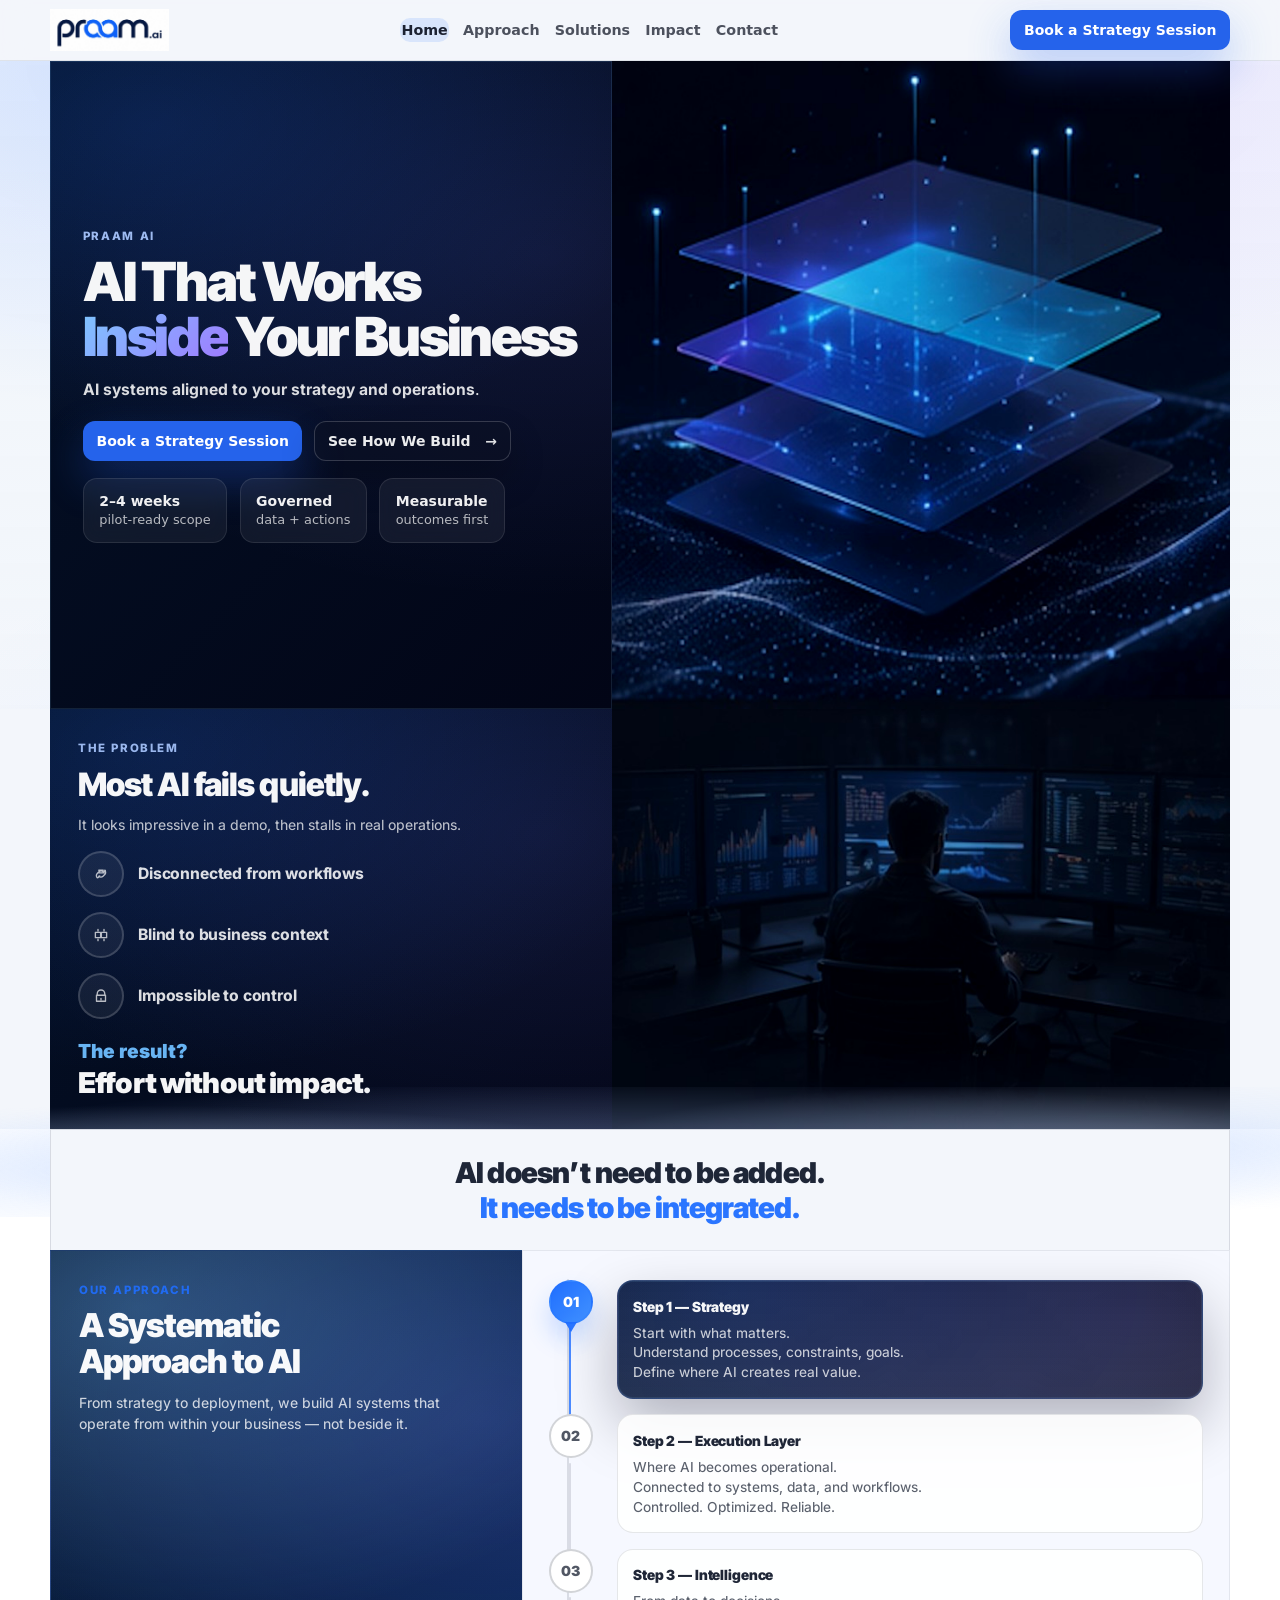
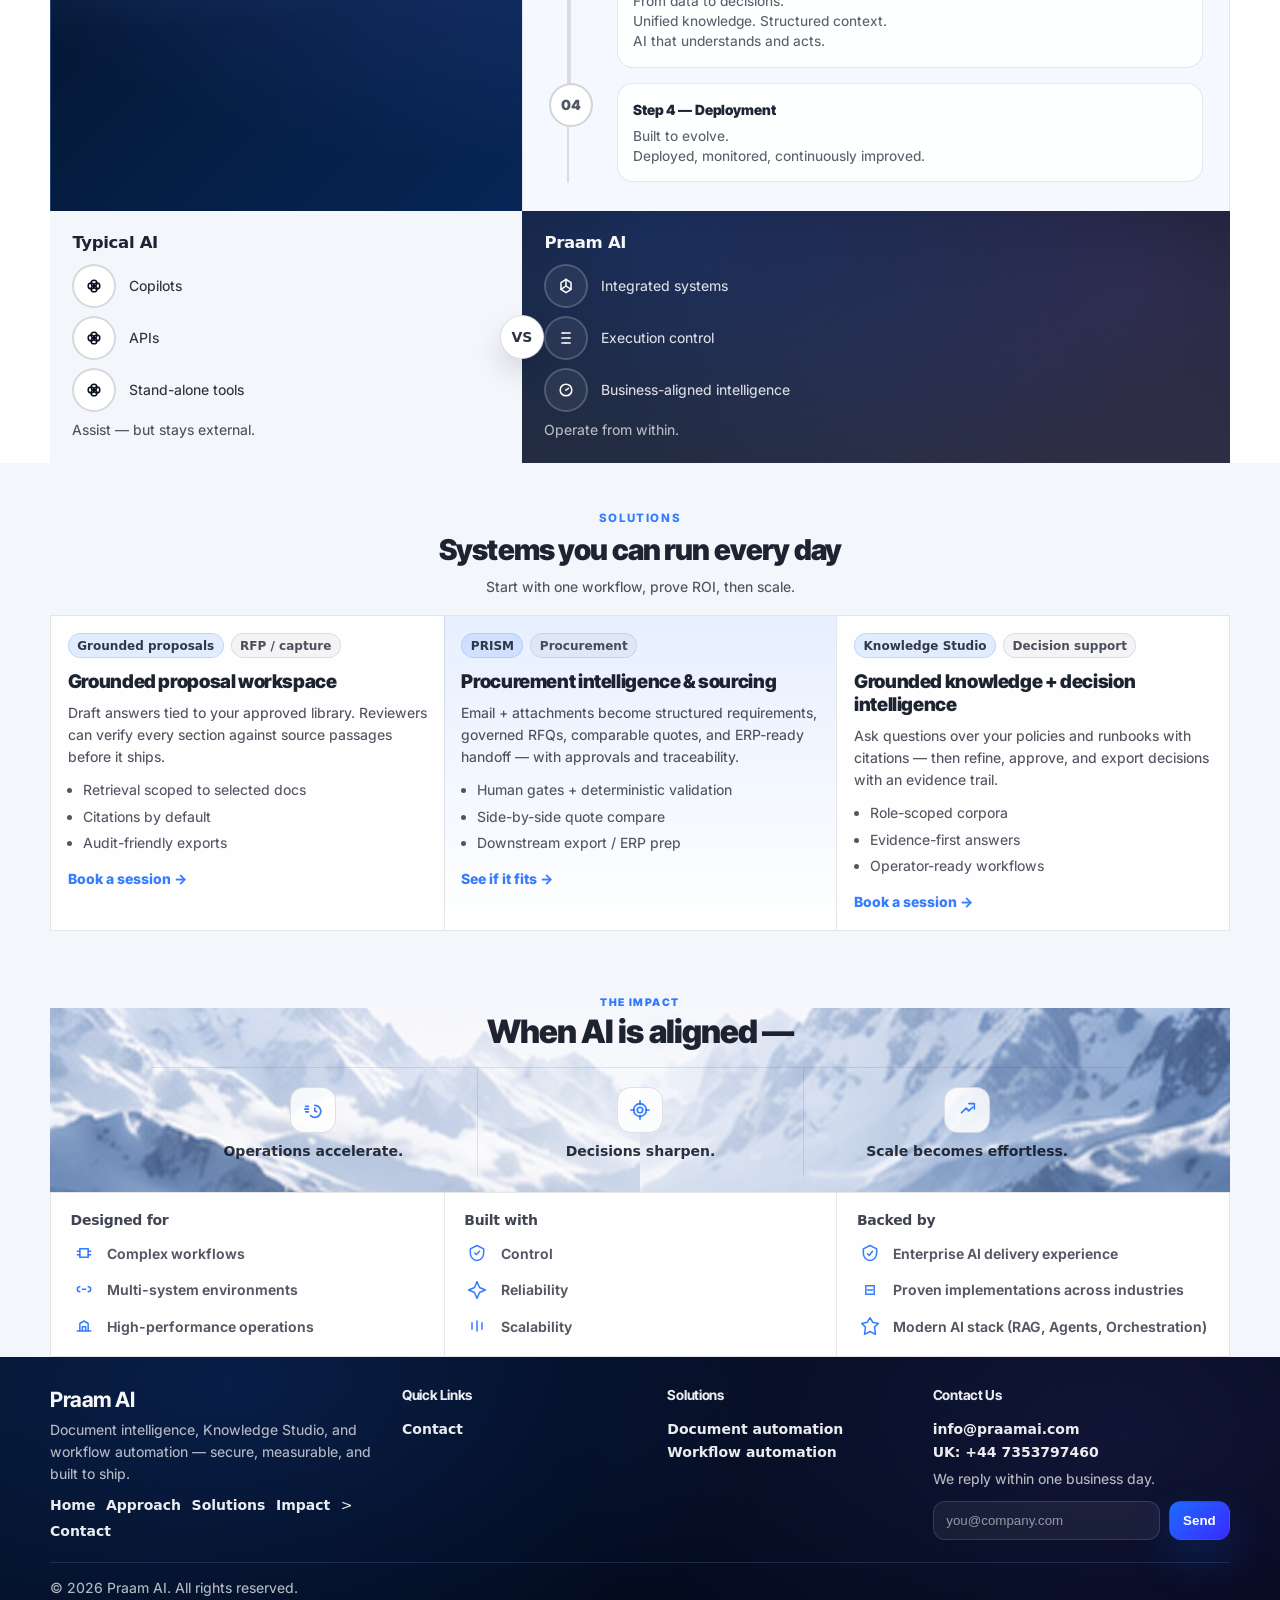
==== index.html @ 637fc723 "Tidy hero copy and layout in v2 hero panel Remove the chatbot/layer line from the hero lede in index" ====
<!DOCTYPE html>
<html lang="en">
  <head>
    <meta charset="UTF-8" />
    <meta name="viewport" content="width=device-width, initial-scale=1.0" />
    <title>Praam AI | AI That Works Inside Your Business</title>
    <meta
      name="description"
      content="Praam AI designs and delivers integrated AI systems: strategy, execution layer, business-aligned intelligence, and deployment. Built to ship in weeks, not quarters."
    />
    <meta name="theme-color" content="#050A18" />
    <link rel="preconnect" href="https://fonts.googleapis.com" />
    <link rel="preconnect" href="https://fonts.gstatic.com" crossorigin />
    <link
      href="https://fonts.googleapis.com/css2?family=Inter+Tight:wght@600;700;800&family=Inter:wght@400;500&display=swap"
      rel="stylesheet"
    />
    <link rel="stylesheet" href="css/styles.css" />
    <link rel="stylesheet" href="v2/v2.css" />
  </head>
  <body class="site-v2">
    <div id="top" aria-hidden="true"></div>
    <header class="topbar v2-topbar">
      <div class="container topbar-inner v2-topbar-inner">
        <a class="brand v2-brand" href="#home" aria-label="Praam AI home">
          <img
            class="brand-logo-img"
            src="assets/logo-praam.png"
            alt=""
            width="1024"
            height="361"
            decoding="async"
          />
        </a>
        <nav class="site-nav v2-nav" aria-label="Primary">
          <a href="#home">Home</a>
          <a href="#approach">Approach</a>
          <a href="#solutions">Solutions</a>
          <a href="#impact">Impact</a>
          <a href="#contact">Contact</a>
        </nav>
        <a class="btn btn-primary topbar-cta v2-topbar-cta" href="#contact">Book a Strategy Session</a>
      </div>
    </header>

    <main>
      <section class="v2-hero" id="home" aria-label="Hero">
        <div class="v2-hero-bg" aria-hidden="true"></div>
        <div class="container v2-hero-container">
          <div class="v2-hero-grid">
            <div class="v2-panel v2-panel--split v2-panel--hero">
              <div class="v2-panel-left v2-panel-left--hero">
                <div class="v2-hero-copy">
                  <p class="v2-kicker">PRAAM AI</p>
                  <h1 class="v2-h1">
                    AI That Works<br />
                    <span class="v2-h1-accent">Inside</span> Your Business
                  </h1>
                  <p class="v2-lede">
                    <strong>AI systems aligned to your strategy and operations</strong>.
                  </p>
                  <div class="v2-hero-actions">
                    <a class="btn btn-primary v2-primary-cta" href="#contact">Book a Strategy Session</a>
                    <a class="btn btn-ghost v2-secondary-cta" href="#solutions">See How We Build <span class="btn-arrow" aria-hidden="true">→</span></a>
                  </div>
                  <div class="v2-proof-row" aria-label="Quick proof points">
                    <div class="v2-proof">
                      <div class="v2-proof-top">2–4 weeks</div>
                      <div class="v2-proof-bottom">pilot-ready scope</div>
                    </div>
                    <div class="v2-proof">
                      <div class="v2-proof-top">Governed</div>
                      <div class="v2-proof-bottom">data + actions</div>
                    </div>
                    <div class="v2-proof">
                      <div class="v2-proof-top">Measurable</div>
                      <div class="v2-proof-bottom">outcomes first</div>
                    </div>
                  </div>
                </div>
              </div>

              <div class="v2-panel-right v2-panel-right--image v2-panel-right--hero-image" aria-label="Hero image">
                <img
                  class="v2-problem-image"
                  src="assets/hero-layers.png"
                  alt="Layered AI systems illustration over a dark data landscape"
                  loading="eager"
                  decoding="async"
                />
              </div>
            </div>

          </div>
        </div>
      </section>

      <section class="v2-section v2-section--intro" aria-labelledby="most-fails-heading">
        <div class="container">
          <div class="v2-panel v2-panel--split">
            <div class="v2-panel-left">
              <p class="v2-kicker">THE PROBLEM</p>
              <h2 id="most-fails-heading" class="v2-h2">Most AI fails quietly.</h2>
              <p class="v2-subtitle">It looks impressive in a demo, then stalls in real operations.</p>
              <ul class="v2-problem-list" aria-label="Why AI fails in production">
                <li class="v2-problem-item">
                  <span class="v2-problem-ico" aria-hidden="true">
                    <svg viewBox="0 0 24 24" width="18" height="18" role="presentation" focusable="false">
                      <path
                        d="M9 7h6M7.5 10.5h9M8.2 16.8l2.1-2.1m5.4-5.4 2.1-2.1M7 17a4 4 0 0 1 0-5.7l2.3-2.3a4 4 0 0 1 5.7 0M17 7a4 4 0 0 1 0 5.7l-2.3 2.3a4 4 0 0 1-5.7 0"
                        fill="none"
                        stroke="currentColor"
                        stroke-width="1.8"
                        stroke-linecap="round"
                        stroke-linejoin="round"
                      />
                    </svg>
                  </span>
                  <span>Disconnected from workflows</span>
                </li>
                <li class="v2-problem-item">
                  <span class="v2-problem-ico" aria-hidden="true">
                    <svg viewBox="0 0 24 24" width="18" height="18" role="presentation" focusable="false">
                      <path
                        d="M4.5 8.5h7v7h-7zM12.5 8.5h7v7h-7zM8 4.5v2M16 4.5v2M8 17.5v2M16 17.5v2"
                        fill="none"
                        stroke="currentColor"
                        stroke-width="1.8"
                        stroke-linecap="round"
                        stroke-linejoin="round"
                      />
                    </svg>
                  </span>
                  <span>Blind to business context</span>
                </li>
                <li class="v2-problem-item">
                  <span class="v2-problem-ico" aria-hidden="true">
                    <svg viewBox="0 0 24 24" width="18" height="18" role="presentation" focusable="false">
                      <path
                        d="M7 11V9a5 5 0 0 1 10 0v2m-11 0h12v8H6z"
                        fill="none"
                        stroke="currentColor"
                        stroke-width="1.8"
                        stroke-linecap="round"
                        stroke-linejoin="round"
                      />
                      <path
                        d="M12 15.2v2"
                        fill="none"
                        stroke="currentColor"
                        stroke-width="1.8"
                        stroke-linecap="round"
                      />
                    </svg>
                  </span>
                  <span>Impossible to control</span>
                </li>
              </ul>
              <p class="v2-result">
                <span class="v2-result-label">The result?</span><br />
                <span class="v2-result-value">Effort without impact.</span>
              </p>
            </div>
            <div class="v2-panel-right v2-panel-right--image" aria-label="Operations dashboard image">
              <img
                class="v2-problem-image"
                src="assets/most-ai-fails.png"
                alt="Operations dashboard showing multiple charts and monitoring panels"
                loading="lazy"
                decoding="async"
              />
            </div>
          </div>
        </div>
      </section>

      <section class="v2-section v2-section--bridge" id="approach" aria-labelledby="approach-heading">
        <div class="container">
          <div class="v2-bridge v2-bridge--light">
            <h2 id="approach-heading" class="v2-bridge-title">
              AI doesn’t need to be added.<br />
              <span class="v2-bridge-accent">It needs to be integrated.</span>
            </h2>
          </div>

          <div class="v2-quad" aria-label="Approach and comparison grid">
            <div class="v2-approach" aria-label="Systematic approach">
              <div class="v2-approach-left">
                <p class="v2-kicker v2-kicker--dark">OUR APPROACH</p>
                <h3 class="v2-approach-title">A Systematic<br />Approach to AI</h3>
                <p class="v2-approach-copy">
                  From strategy to deployment, we build AI systems that operate from within your business — not beside it.
                </p>
              </div>

              <div class="v2-approach-right" aria-label="Steps">
                <ol class="v2-timeline" aria-label="Implementation steps">
                  <li class="v2-timeline-item is-active">
                    <div class="v2-timeline-dot" aria-hidden="true"><span>01</span></div>
                    <div class="v2-timeline-card">
                      <div class="v2-timeline-title">Step 1 — Strategy</div>
                      <div class="v2-timeline-body">
                        Start with what matters.<br />
                        Understand processes, constraints, goals.<br />
                        Define where AI creates real value.
                      </div>
                    </div>
                  </li>
                  <li class="v2-timeline-item">
                    <div class="v2-timeline-dot" aria-hidden="true"><span>02</span></div>
                    <div class="v2-timeline-card">
                      <div class="v2-timeline-title">Step 2 — Execution Layer</div>
                      <div class="v2-timeline-body">
                        Where AI becomes operational.<br />
                        Connected to systems, data, and workflows.<br />
                        Controlled. Optimized. Reliable.
                      </div>
                    </div>
                  </li>
                  <li class="v2-timeline-item">
                    <div class="v2-timeline-dot" aria-hidden="true"><span>03</span></div>
                    <div class="v2-timeline-card">
                      <div class="v2-timeline-title">Step 3 — Intelligence</div>
                      <div class="v2-timeline-body">
                        From data to decisions.<br />
                        Unified knowledge. Structured context.<br />
                        AI that understands and acts.
                      </div>
                    </div>
                  </li>
                  <li class="v2-timeline-item">
                    <div class="v2-timeline-dot" aria-hidden="true"><span>04</span></div>
                    <div class="v2-timeline-card">
                      <div class="v2-timeline-title">Step 4 — Deployment</div>
                      <div class="v2-timeline-body">
                        Built to evolve.<br />
                        Deployed, monitored, continuously improved.
                      </div>
                    </div>
                  </li>
                </ol>
              </div>
            </div>

            <div class="v2-panel v2-panel--vs" aria-label="Typical AI versus Praam AI">
              <div class="v2-vs-col v2-vs-col--light">
                <div class="v2-vs-title">Typical AI</div>
                <ul class="v2-vs-list">
                  <li>Copilots</li>
                  <li>APIs</li>
                  <li>Stand-alone tools</li>
                  <li class="v2-vs-muted">Assist — but stays external.</li>
                </ul>
              </div>
              <div class="v2-vs-mid" aria-hidden="true">
                <div class="v2-vs-badge">VS</div>
              </div>
              <div class="v2-vs-col v2-vs-col--dark">
                <div class="v2-vs-title">Praam AI</div>
                <ul class="v2-vs-list">
                  <li>Integrated systems</li>
                  <li>Execution control</li>
                  <li>Business-aligned intelligence</li>
                  <li class="v2-vs-muted">Operate from within.</li>
                </ul>
              </div>
            </div>
          </div>
        </div>
      </section>

      <section class="v2-section" id="solutions" aria-labelledby="solutions-heading">
        <div class="container">
          <div class="v2-section-head v2-section-head--center v2-solutions-head">
            <p class="v2-kicker">SOLUTIONS</p>
            <h2 id="solutions-heading" class="v2-h2">Systems you can run every day</h2>
            <p class="v2-subtitle">Start with one workflow, prove ROI, then scale.</p>
          </div>

          <div class="v2-solution-panel" role="group" aria-label="Solution cards">
            <div class="v2-solution-grid">
            <article class="v2-solution-card">
              <div class="v2-solution-top">
                <div class="v2-solution-tag">Grounded proposals</div>
                <div class="v2-solution-tag v2-solution-tag--muted">RFP / capture</div>
              </div>
              <h3 class="v2-h3">Grounded proposal workspace</h3>
              <p class="v2-card-p">
                Draft answers tied to your approved library. Reviewers can verify every section against source passages before it ships.
              </p>
              <ul class="v2-card-list">
                <li>Retrieval scoped to selected docs</li>
                <li>Citations by default</li>
                <li>Audit-friendly exports</li>
              </ul>
              <p class="v2-card-cta"><a class="case-link" href="#contact">Book a session →</a></p>
            </article>

            <article class="v2-solution-card v2-solution-card--highlight">
              <div class="v2-solution-top">
                <div class="v2-solution-tag">PRISM</div>
                <div class="v2-solution-tag v2-solution-tag--muted">Procurement</div>
              </div>
              <h3 class="v2-h3">Procurement intelligence &amp; sourcing</h3>
              <p class="v2-card-p">
                Email + attachments become structured requirements, governed RFQs, comparable quotes, and ERP-ready handoff — with approvals and traceability.
              </p>
              <ul class="v2-card-list">
                <li>Human gates + deterministic validation</li>
                <li>Side-by-side quote compare</li>
                <li>Downstream export / ERP prep</li>
              </ul>
              <p class="v2-card-cta"><a class="case-link" href="#contact">See if it fits →</a></p>
            </article>

            <article class="v2-solution-card">
              <div class="v2-solution-top">
                <div class="v2-solution-tag">Knowledge Studio</div>
                <div class="v2-solution-tag v2-solution-tag--muted">Decision support</div>
              </div>
              <h3 class="v2-h3">Grounded knowledge + decision intelligence</h3>
              <p class="v2-card-p">
                Ask questions over your policies and runbooks with citations — then refine, approve, and export decisions with an evidence trail.
              </p>
              <ul class="v2-card-list">
                <li>Role-scoped corpora</li>
                <li>Evidence-first answers</li>
                <li>Operator-ready workflows</li>
              </ul>
              <p class="v2-card-cta"><a class="case-link" href="#contact">Book a session →</a></p>
            </article>
            </div>
          </div>
        </div>
      </section>

      <section class="v2-section v2-section--impact" id="impact" aria-labelledby="impact-heading">
        <div class="container">
          <div class="v2-impact-strip" role="group" aria-label="Impact outcomes">
            <div class="v2-section-head v2-section-head--center v2-impact-head">
              <h2 id="impact-heading" class="v2-h2">
                <span class="v2-impact-inline">THE IMPACT</span>
                When AI is aligned —
              </h2>
            </div>

            <div class="v2-impact-row" aria-label="Impact outcomes">
              <div class="v2-impact-item">
                <div class="v2-impact-icon" aria-hidden="true">
                  <svg viewBox="0 0 24 24" width="22" height="22" role="presentation" focusable="false">
                    <path d="M4 8h3" fill="none" stroke="currentColor" stroke-width="1.8" stroke-linecap="round" />
                    <path d="M3 11h4" fill="none" stroke="currentColor" stroke-width="1.8" stroke-linecap="round" />
                    <path d="M4 14h3" fill="none" stroke="currentColor" stroke-width="1.8" stroke-linecap="round" />
                    <path d="M14 7a6.5 6.5 0 1 1-4.6 11.1" fill="none" stroke="currentColor" stroke-width="1.8" stroke-linecap="round" />
                    <path d="M14 10v3l2 1" fill="none" stroke="currentColor" stroke-width="1.8" stroke-linecap="round" stroke-linejoin="round" />
                  </svg>
                </div>
                <div class="v2-impact-title">Operations accelerate.</div>
              </div>
              <div class="v2-impact-item">
                <div class="v2-impact-icon" aria-hidden="true">
                  <svg viewBox="0 0 24 24" width="22" height="22" role="presentation" focusable="false">
                    <circle cx="12" cy="12" r="3" fill="none" stroke="currentColor" stroke-width="1.8" />
                    <circle cx="12" cy="12" r="7" fill="none" stroke="currentColor" stroke-width="1.8" />
                    <path d="M12 2v4" fill="none" stroke="currentColor" stroke-width="1.8" stroke-linecap="round" />
                    <path d="M12 18v4" fill="none" stroke="currentColor" stroke-width="1.8" stroke-linecap="round" />
                    <path d="M2 12h4" fill="none" stroke="currentColor" stroke-width="1.8" stroke-linecap="round" />
                    <path d="M18 12h4" fill="none" stroke="currentColor" stroke-width="1.8" stroke-linecap="round" />
                  </svg>
                </div>
                <div class="v2-impact-title">Decisions sharpen.</div>
              </div>
              <div class="v2-impact-item">
                <div class="v2-impact-icon" aria-hidden="true">
                  <svg viewBox="0 0 24 24" width="22" height="22" role="presentation" focusable="false">
                    <path d="M6 15l5-5 3 3 4-4" fill="none" stroke="currentColor" stroke-width="1.8" stroke-linecap="round" stroke-linejoin="round" />
                    <path d="M14 5h6v6" fill="none" stroke="currentColor" stroke-width="1.8" stroke-linecap="round" stroke-linejoin="round" />
                  </svg>
                </div>
                <div class="v2-impact-title">Scale becomes effortless.</div>
              </div>
            </div>
          </div>
        </div>
      </section>

      <section class="v2-section v2-section--fit" aria-label="Designed for, built with, backed by">
        <div class="container">
          <div class="v2-fit-panel" role="group" aria-label="Delivery fit and foundations">
            <div class="v2-fit-col">
              <div class="v2-fit-title">Designed for</div>
              <ul class="v2-fit-list" aria-label="Designed for">
                <li>
                  <span class="v2-fit-ico" aria-hidden="true">
                    <svg viewBox="0 0 24 24" width="20" height="20" role="presentation" focusable="false">
                      <path d="M7 7h10v10H7z" fill="none" stroke="currentColor" stroke-width="1.8" />
                      <path d="M4 10h3M17 10h3M4 14h3M17 14h3" fill="none" stroke="currentColor" stroke-width="1.8" stroke-linecap="round" />
                    </svg>
                  </span>
                  <span>Complex workflows</span>
                </li>
                <li>
                  <span class="v2-fit-ico" aria-hidden="true">
                    <svg viewBox="0 0 24 24" width="20" height="20" role="presentation" focusable="false">
                      <path d="M7 8a3 3 0 1 0 0 6" fill="none" stroke="currentColor" stroke-width="1.8" stroke-linecap="round" />
                      <path d="M17 8a3 3 0 1 1 0 6" fill="none" stroke="currentColor" stroke-width="1.8" stroke-linecap="round" />
                      <path d="M10 11h4" fill="none" stroke="currentColor" stroke-width="1.8" stroke-linecap="round" />
                    </svg>
                  </span>
                  <span>Multi-system environments</span>
                </li>
                <li>
                  <span class="v2-fit-ico" aria-hidden="true">
                    <svg viewBox="0 0 24 24" width="20" height="20" role="presentation" focusable="false">
                      <path d="M4 18h16" fill="none" stroke="currentColor" stroke-width="1.8" stroke-linecap="round" />
                      <path d="M7 18V9l5-3 5 3v9" fill="none" stroke="currentColor" stroke-width="1.8" stroke-linejoin="round" />
                      <path d="M10 18v-5h4v5" fill="none" stroke="currentColor" stroke-width="1.8" stroke-linejoin="round" />
                    </svg>
                  </span>
                  <span>High-performance operations</span>
                </li>
              </ul>
            </div>

            <div class="v2-fit-col">
              <div class="v2-fit-title">Built with</div>
              <ul class="v2-fit-list" aria-label="Built with">
                <li>
                  <span class="v2-fit-ico" aria-hidden="true">
                    <svg viewBox="0 0 24 24" width="20" height="20" role="presentation" focusable="false">
                      <path d="M12 3l8 4v5c0 5-3.5 9-8 9s-8-4-8-9V7l8-4z" fill="none" stroke="currentColor" stroke-width="1.8" stroke-linejoin="round" />
                      <path d="M9.5 12l1.8 1.8L15 10" fill="none" stroke="currentColor" stroke-width="1.8" stroke-linecap="round" stroke-linejoin="round" />
                    </svg>
                  </span>
                  <span>Control</span>
                </li>
                <li>
                  <span class="v2-fit-ico" aria-hidden="true">
                    <svg viewBox="0 0 24 24" width="20" height="20" role="presentation" focusable="false">
                      <path d="M12 2l3 7 7 3-7 3-3 7-3-7-7-3 7-3 3-7z" fill="none" stroke="currentColor" stroke-width="1.8" stroke-linejoin="round" />
                    </svg>
                  </span>
                  <span>Reliability</span>
                </li>
                <li>
                  <span class="v2-fit-ico" aria-hidden="true">
                    <svg viewBox="0 0 24 24" width="20" height="20" role="presentation" focusable="false">
                      <path d="M6 16V8" fill="none" stroke="currentColor" stroke-width="1.8" stroke-linecap="round" />
                      <path d="M12 18V6" fill="none" stroke="currentColor" stroke-width="1.8" stroke-linecap="round" />
                      <path d="M18 16V8" fill="none" stroke="currentColor" stroke-width="1.8" stroke-linecap="round" />
                    </svg>
                  </span>
                  <span>Scalability</span>
                </li>
              </ul>
            </div>

            <div class="v2-fit-col">
              <div class="v2-fit-title">Backed by</div>
              <ul class="v2-fit-list" aria-label="Backed by">
                <li>
                  <span class="v2-fit-ico" aria-hidden="true">
                    <svg viewBox="0 0 24 24" width="20" height="20" role="presentation" focusable="false">
                      <path d="M12 3l8 4v5c0 5-3.5 9-8 9s-8-4-8-9V7l8-4z" fill="none" stroke="currentColor" stroke-width="1.8" stroke-linejoin="round" />
                      <path d="M9 13l2 2 4-5" fill="none" stroke="currentColor" stroke-width="1.8" stroke-linecap="round" stroke-linejoin="round" />
                    </svg>
                  </span>
                  <span>Enterprise AI delivery experience</span>
                </li>
                <li>
                  <span class="v2-fit-ico" aria-hidden="true">
                    <svg viewBox="0 0 24 24" width="20" height="20" role="presentation" focusable="false">
                      <path d="M7 7h10v10H7z" fill="none" stroke="currentColor" stroke-width="1.8" />
                      <path d="M9 12h6" fill="none" stroke="currentColor" stroke-width="1.8" stroke-linecap="round" />
                    </svg>
                  </span>
                  <span>Proven implementations across industries</span>
                </li>
                <li>
                  <span class="v2-fit-ico" aria-hidden="true">
                    <svg viewBox="0 0 24 24" width="20" height="20" role="presentation" focusable="false">
                      <path d="M12 2l3.3 5.6L22 9l-4.6 4.4L18.6 22 12 18.6 5.4 22l1.2-8.6L2 9l6.7-1.4L12 2z" fill="none" stroke="currentColor" stroke-width="1.8" stroke-linejoin="round" />
                    </svg>
                  </span>
                  <span>Modern AI stack (RAG, Agents, Orchestration)</span>
                </li>
              </ul>
            </div>
          </div>
        </div>
      </section>

      <footer class="footer" id="contact" aria-labelledby="contact-heading">
        <div class="container">
          <div class="footer-inner">
            <div class="footer-brand">
              <h2 id="contact-heading" class="footer-title">Praam AI</h2>
              <p>Document intelligence, Knowledge Studio, and workflow automation — secure, measurable, and built to ship.</p>
              <div class="footer-links">
                <a href="#home">Home</a><a href="#approach">Approach</a><a href="#solutions">Solutions</a><a href="#impact">Impact</a>
                ><a href="#contact">Contact</a>
              </div>
            </div>
            <div class="footer-col"><h3>Quick Links</h3><a href="#contact">Contact</a></div>
            <div class="footer-col">
              <h3>Solutions</h3><a href="#solutions">Document automation</a><a href="#solutions">Workflow automation</a>
            </div>
            <div class="footer-col footer-contact">
              <h3>Contact Us</h3>
              <a class="footer-email" href="mailto:info@praamai.com">info@praamai.com</a>
              <a class="footer-phone" href="tel:+447353797460">UK: +44 7353797460</a>
              <p class="footer-note">We reply within one business day.</p>
              <form class="footer-form" id="contact-form">
                <label class="sr-only" for="email">Email</label>
                <input id="email" type="email" name="email" placeholder="you@company.com" autocomplete="email" />
                <button class="btn btn-primary" type="submit">Send</button>
              </form>
            </div>
          </div>
          <div class="footer-bottom"><p>© <span id="year"></span> Praam AI. All rights reserved.</p></div>
        </div>
      </footer>
    </main>

    <script src="js/script.js" defer></script>
    <script>
      document.getElementById("year").textContent = String(new Date().getFullYear());
    </script>
  </body>
</html>
---- css/styles.css ----
@charset "utf-8";

/* Temporary shim: keep working while repo is reorganized.
   Source of truth remains `../styles.css`. */
@import url("../styles.css");
---- v2/v2.css ----
/* v2 styles are fully scoped to avoid touching v1. */
.site-v2 {
  --font-body: "Inter", system-ui, -apple-system, Segoe UI, Roboto, sans-serif;
  --font-heading: "Inter Tight", "Inter", system-ui, -apple-system, Segoe UI, Roboto, sans-serif;
  color: rgba(11, 16, 32, 0.92);
  background: #f3f6fb;
}

.site-v2 body {
  background: #f3f6fb;
  font-family: var(--font-body);
  font-weight: 450;
  line-height: 1.55;
}

.site-v2 h1,
.site-v2 h2,
.site-v2 h3,
.site-v2 h4,
.site-v2 .v2-h1,
.site-v2 .v2-h2,
.site-v2 .v2-h3,
.site-v2 .v2-bridge-title,
.site-v2 .v2-approach-title,
.site-v2 .v2-timeline-title {
  font-family: var(--font-heading);
  letter-spacing: -0.02em;
}

.site-v2 .v2-h1 {
  font-weight: 700;
  line-height: 1.05;
}

.site-v2 .v2-h2 {
  font-weight: 700;
  line-height: 1.15;
}

.site-v2 .v2-h3,
.site-v2 .v2-approach-title,
.site-v2 .v2-timeline-title {
  font-weight: 600;
}

.site-v2 p,
.site-v2 li,
.site-v2 .v2-subtitle,
.site-v2 .v2-lede,
.site-v2 .v2-timeline-body {
  font-family: var(--font-body);
  font-weight: 450;
  line-height: 1.55;
}

/* Footer (reuse markup from v1, restyle for v2) */
.site-v2 .footer {
  margin: 0;
  padding: 2.1rem 0 1.35rem 0;
  background:
    radial-gradient(900px 520px at 18% 10%, rgba(35, 110, 255, 0.16), transparent 62%),
    radial-gradient(860px 520px at 88% 30%, rgba(120, 120, 255, 0.12), transparent 66%),
    linear-gradient(135deg, #041127, #020516);
  color: rgba(255, 255, 255, 0.92);
  border-top: 0;
  border-radius: 0;
}

/* Fuse Fit → Contact (footer) */
.site-v2 .v2-section--fit + .footer {
  margin-top: 0;
}

.site-v2 .footer .footer-title,
.site-v2 .footer .footer-col h3 {
  font-family: var(--font-heading);
  letter-spacing: -0.02em;
}

.site-v2 .footer .footer-title {
  font-weight: 700;
  color: rgba(255, 255, 255, 0.96);
}

.site-v2 .footer p,
.site-v2 .footer .footer-note {
  color: rgba(255, 255, 255, 0.7);
}

.site-v2 .footer a {
  color: rgba(210, 228, 255, 0.86);
  font-weight: 600;
}

.site-v2 .footer a:hover {
  color: rgba(255, 255, 255, 0.96);
}

.site-v2 .footer-email,
.site-v2 .footer-phone {
  color: rgba(255, 255, 255, 0.96);
}

.site-v2 .footer-form input {
  border-radius: 12px;
  border: 1px solid rgba(120, 170, 255, 0.22);
  background: rgba(255, 255, 255, 0.06);
  color: rgba(255, 255, 255, 0.92);
}

.site-v2 .footer-form input:focus {
  border-color: rgba(110, 190, 255, 0.45);
  box-shadow: 0 0 0 4px rgba(31, 110, 255, 0.16);
}

.site-v2 .footer-bottom {
  border-top: 1px solid rgba(120, 170, 255, 0.18);
  color: rgba(255, 255, 255, 0.62);
  font-weight: 500;
}

.site-v2 a:not(.btn) {
  color: inherit;
}

.site-v2 .container {
  width: min(calc(100% - 1.5rem), 1180px);
}

.site-v2 .topbar.v2-topbar {
  background: rgba(243, 246, 251, 0.72);
  border-bottom: 1px solid rgba(11, 16, 32, 0.08);
}

.site-v2 .topbar.v2-topbar.is-scrolled {
  background: rgba(243, 246, 251, 0.86);
  box-shadow: 0 18px 40px rgba(2, 8, 20, 0.12);
}

.site-v2 .v2-nav {
  color: rgba(11, 16, 32, 0.72);
}

.site-v2 .topbar .site-nav a:hover {
  color: rgba(11, 16, 32, 0.9);
  background: rgba(31, 110, 255, 0.08);
}

.site-v2 .topbar .site-nav a.is-active {
  color: rgba(11, 16, 32, 0.92);
  background: rgba(31, 110, 255, 0.12);
}

.site-v2 .btn-primary {
  color: #fff;
  background: linear-gradient(135deg, #1d6bff, #3a2bff);
  box-shadow: 0 18px 44px rgba(29, 107, 255, 0.22);
}

.site-v2 .btn-primary:hover {
  box-shadow: 0 20px 52px rgba(29, 107, 255, 0.3);
}

.site-v2 .v2-topbar-cta,
.site-v2 .v2-primary-cta {
  /* Match footer "Send" button proportions */
  padding: 0.78rem 0.9rem;
  width: fit-content;
}

.site-v2 .v2-topbar-cta.btn-primary,
.site-v2 .v2-primary-cta.btn-primary {
  background: #2563eb;
  box-shadow: 0 18px 44px rgba(37, 99, 235, 0.32);
}

.site-v2 .v2-topbar-cta.btn-primary:hover,
.site-v2 .v2-primary-cta.btn-primary:hover {
  background: #3b82f6;
  box-shadow: 0 20px 52px rgba(37, 99, 235, 0.38);
}

.site-v2 .btn-ghost {
  color: rgba(255, 255, 255, 0.92);
  background: rgba(11, 18, 35, 0.55);
  border-color: rgba(255, 255, 255, 0.18);
  box-shadow: 0 18px 34px rgba(0, 0, 0, 0.22);
}

.site-v2 .btn-ghost:hover {
  background: rgba(11, 18, 35, 0.66);
  border-color: rgba(255, 255, 255, 0.24);
}

.site-v2 .v2-kicker {
  margin: 0 0 0.6rem 0;
  font-weight: 800;
  letter-spacing: 0.14em;
  font-size: 0.82rem;
  color: rgba(31, 110, 255, 0.9);
}

.site-v2 .v2-h1 {
  margin: 0;
  line-height: 1.02;
  letter-spacing: -0.04em;
  font-weight: 900;
  font-size: clamp(2.4rem, 5vw, 3.85rem);
}

.site-v2 .v2-h1-accent {
  background: linear-gradient(135deg, rgba(125, 199, 255, 1), rgba(160, 120, 255, 1));
  -webkit-background-clip: text;
  background-clip: text;
  color: transparent;
}

.site-v2 .v2-lede {
  margin: 1rem 0 1.35rem 0;
  font-size: 1.12rem;
  line-height: 1.55;
  color: rgba(11, 16, 32, 0.78);
  max-width: 56ch;
}

.site-v2 .v2-hero {
  position: relative;
  padding: 0;
  overflow: hidden;
}

.site-v2 .v2-hero-bg {
  position: absolute;
  inset: -120px -120px -120px -120px;
  background:
    radial-gradient(980px 560px at 20% 14%, rgba(31, 110, 255, 0.16), transparent 62%),
    radial-gradient(980px 580px at 78% 16%, rgba(160, 120, 255, 0.12), transparent 62%),
    radial-gradient(1300px 720px at 50% 110%, rgba(31, 110, 255, 0.08), transparent 64%),
    linear-gradient(180deg, rgba(243, 246, 251, 0.9), rgba(243, 246, 251, 1));
  filter: saturate(1.08);
  pointer-events: none;
}

.site-v2 .v2-hero-container {
  position: relative;
}

.site-v2 .v2-hero-grid {
  display: grid;
  grid-template-columns: 1fr;
  align-items: center;
  gap: clamp(2rem, 4vw, 3.2rem);
}

.site-v2 .v2-panel--hero {
  /* Make hero panel ~30% larger (taller) than default split panels */
  min-height: clamp(520px, 72vh, 760px);
}

/* Force square corners (override `.v2-panel` default radius) */
.site-v2 .v2-panel.v2-panel--hero,
.site-v2 .v2-panel--hero.v2-panel--split,
.site-v2 .v2-panel--hero .v2-panel-left,
.site-v2 .v2-panel--hero .v2-panel-right {
  border-radius: 0;
}

.site-v2 .v2-panel-left.v2-panel-left--hero {
  display: flex;
  flex-direction: column;
  justify-content: center;
  align-items: stretch;
  min-height: 0;
  padding: clamp(1.75rem, 3vw, 2.5rem) clamp(1.5rem, 2.6vw, 2.35rem);
  background:
    radial-gradient(900px 520px at 18% 10%, rgba(35, 110, 255, 0.18), transparent 62%),
    radial-gradient(860px 520px at 88% 30%, rgba(120, 120, 255, 0.12), transparent 66%),
    linear-gradient(135deg, #041127, #020516);
  border-bottom: 0;
  box-shadow:
    0 28px 70px rgba(2, 5, 22, 0.35),
    0 0 0 1px rgba(130, 200, 255, 0.12) inset;
}

.site-v2 .v2-panel--hero .v2-kicker {
  color: rgba(170, 200, 255, 0.92);
}

.site-v2 .v2-panel--hero .v2-lede {
  color: rgba(255, 255, 255, 0.86);
}

.site-v2 .v2-panel--hero .v2-h1 {
  color: rgba(255, 255, 255, 0.96);
}

.site-v2 .v2-panel--hero .v2-hero-copy {
  width: 100%;
}

.site-v2 .v2-hero-actions {
  display: flex;
  gap: 0.8rem;
  flex-wrap: wrap;
  margin: 0.35rem 0 1.2rem 0;
}

.site-v2 .v2-proof-row {
  display: flex;
  gap: 0.9rem;
  flex-wrap: wrap;
  align-items: stretch;
}

.site-v2 .v2-proof {
  display: flex;
  flex-direction: column;
  justify-content: center;
  align-items: flex-start;
  text-align: left;
  gap: 0.2rem;
  padding: 1.05rem 1.1rem;
  border-radius: 14px;
  background: rgba(255, 255, 255, 0.06);
  border: 1px solid rgba(255, 255, 255, 0.1);
  backdrop-filter: blur(10px);
}

.site-v2 .v2-proof-top {
  font-weight: 850;
  color: rgba(255, 255, 255, 0.94);
}

.site-v2 .v2-proof-bottom {
  margin-top: 0;
  font-size: 0.92rem;
  color: rgba(255, 255, 255, 0.7);
}

.site-v2 .v2-visual-card {
  border-radius: 22px;
  background: linear-gradient(180deg, rgba(255, 255, 255, 0.08), rgba(255, 255, 255, 0.04));
  border: 1px solid rgba(255, 255, 255, 0.12);
  box-shadow:
    0 28px 60px rgba(0, 0, 0, 0.35),
    0 0 0 1px rgba(120, 170, 255, 0.12) inset;
  padding: 1.1rem 1.1rem 1rem 1.1rem;
}

.site-v2 .v2-visual-header {
  display: flex;
  gap: 0.5rem;
  flex-wrap: wrap;
  margin-bottom: 0.95rem;
}

.site-v2 .v2-visual-pill {
  padding: 0.35rem 0.6rem;
  border-radius: 999px;
  background: rgba(29, 107, 255, 0.16);
  border: 1px solid rgba(120, 170, 255, 0.18);
  font-weight: 750;
  font-size: 0.86rem;
  color: rgba(210, 228, 255, 0.95);
}

.site-v2 .v2-visual-pill--muted {
  background: rgba(255, 255, 255, 0.08);
  border-color: rgba(255, 255, 255, 0.14);
  color: rgba(255, 255, 255, 0.78);
}

.site-v2 .v2-visual-stack {
  position: relative;
  height: 220px;
  margin: 0.35rem 0 1rem 0;
}

.site-v2 .v2-layer {
  position: absolute;
  left: 50%;
  width: min(360px, 92%);
  height: 120px;
  transform: translateX(-50%);
  border-radius: 18px;
  background: linear-gradient(135deg, rgba(35, 110, 255, 0.16), rgba(160, 120, 255, 0.14));
  border: 1px solid rgba(255, 255, 255, 0.12);
  box-shadow: 0 22px 40px rgba(0, 0, 0, 0.28);
}

.site-v2 .v2-layer--1 {
  top: 86px;
  opacity: 0.75;
  filter: blur(0.1px);
}

.site-v2 .v2-layer--2 {
  top: 48px;
  opacity: 0.9;
}

.site-v2 .v2-layer--3 {
  top: 10px;
  opacity: 1;
  background: linear-gradient(135deg, rgba(35, 110, 255, 0.22), rgba(160, 120, 255, 0.18));
}

.site-v2 .v2-visual-footer {
  display: grid;
  grid-template-columns: 1fr 1fr;
  gap: 0.9rem;
}

.site-v2 .v2-visual-metric {
  border-radius: 16px;
  padding: 0.8rem 0.9rem;
  background: rgba(0, 0, 0, 0.18);
  border: 1px solid rgba(255, 255, 255, 0.1);
}

.site-v2 .v2-visual-metric-label {
  font-size: 0.82rem;
  letter-spacing: 0.08em;
  text-transform: uppercase;
  color: rgba(200, 220, 255, 0.8);
  font-weight: 750;
}

.site-v2 .v2-visual-metric-value {
  margin-top: 0.25rem;
  font-weight: 780;
  color: rgba(255, 255, 255, 0.92);
}

.site-v2 .v2-visual-note {
  margin: 0.9rem 0 0 0;
  color: rgba(255, 255, 255, 0.7);
  font-size: 0.98rem;
  max-width: 44ch;
}

.site-v2 .v2-section {
  padding: 3.4rem 0;
}

/* Tight stack between hero → intro → bridge. */
.site-v2 .v2-hero + .v2-section--intro,
.site-v2 .v2-section--intro + .v2-section--bridge {
  padding-top: 0;
}

.site-v2 .v2-section--bridge {
  position: relative;
  background: #ffffff;
  color: rgba(12, 20, 38, 0.92);
  padding-top: 0;
  padding-bottom: 0;
}

.site-v2 .v2-section--bridge::before {
  content: "";
  position: absolute;
  left: -10%;
  right: -10%;
  top: -42px;
  height: 130px;
  pointer-events: none;
  background:
    radial-gradient(1200px 130px at 50% 55%, rgba(165, 195, 255, 0.55), transparent 62%),
    radial-gradient(900px 110px at 18% 65%, rgba(200, 220, 255, 0.62), transparent 60%),
    radial-gradient(900px 110px at 82% 45%, rgba(200, 220, 255, 0.62), transparent 60%);
  opacity: 0.75;
}

.site-v2 .v2-section--bridge > .container {
  position: relative;
  z-index: 1;
}

.site-v2 .v2-quad {
  border-radius: 0;
  overflow: hidden;
  /* Remove hairline outline so the 4-panels feel fused */
  box-shadow: none;
}

.site-v2 .v2-quad .v2-approach,
.site-v2 .v2-quad .v2-panel--vs {
  margin-top: 0;
}

.site-v2 .v2-quad .v2-approach {
  gap: 0;
}

.site-v2 .v2-quad .v2-approach-left,
.site-v2 .v2-quad .v2-approach-right,
.site-v2 .v2-quad .v2-vs-col--light,
.site-v2 .v2-quad .v2-vs-col--dark {
  border-radius: 0;
  box-shadow: none;
}

/* Internal seams: vertical split + horizontal split */
.site-v2 .v2-quad .v2-approach-left {
  border-right: 0;
  border-bottom: 0;
}

.site-v2 .v2-quad .v2-approach-right {
  border-bottom: 0;
}

.site-v2 .v2-quad .v2-vs-col--light {
  border-right: 0;
}

.site-v2 .v2-quad .v2-panel--vs {
  border-radius: 0;
}

.site-v2 .v2-quad .v2-vs-mid {
  position: relative;
}

.site-v2 .v2-quad .v2-vs-badge {
  position: absolute;
  top: 50%;
  left: 50%;
  transform: translate(-50%, -50%);
}

.site-v2 .v2-section--bridge .v2-kicker {
  color: rgba(31, 110, 255, 0.9);
}

.site-v2 .v2-section--intro {
  padding-top: 0;
  padding-bottom: 0;
}

.site-v2 .v2-section--intro .v2-panel {
  border-top: 0;
}

.site-v2 .v2-section--intro .v2-panel--split {
  border-radius: 0;
}

.site-v2 .v2-panel.v2-panel--hero,
.site-v2 .v2-section--intro .v2-panel {
  /* Kill 1px borders / shadows that show as seams between stacked panels */
  border: 0;
  box-shadow: none;
}

.site-v2 .v2-panel {
  border-radius: 24px;
  background: rgba(255, 255, 255, 0.05);
  border: 1px solid rgba(255, 255, 255, 0.1);
  box-shadow: 0 26px 60px rgba(0, 0, 0, 0.28);
}

.site-v2 .v2-panel--split {
  display: grid;
  grid-template-columns: 1fr 1.1fr;
  overflow: hidden;
}

.site-v2 .v2-panel-left {
  padding: 2.2rem 2rem;
  background:
    radial-gradient(900px 520px at 18% 10%, rgba(35, 110, 255, 0.16), transparent 62%),
    radial-gradient(860px 520px at 88% 30%, rgba(120, 120, 255, 0.12), transparent 66%),
    linear-gradient(135deg, #041127, #020516);
  color: rgba(255, 255, 255, 0.92);
}

.site-v2 .v2-panel-right {
  position: relative;
  padding: 2rem;
  background: rgba(0, 0, 0, 0.22);
  border-left: 0;
}

.site-v2 .v2-panel-right--image {
  padding: 0;
  background: transparent;
  border-left: 0;
  overflow: hidden;
}

.site-v2 .v2-problem-image {
  width: 100%;
  height: 100%;
  min-height: 320px;
  object-fit: cover;
  display: block;
  filter: saturate(1.05) contrast(1.05);
}

.site-v2 .v2-h2 {
  margin: 0.25rem 0 0.75rem 0;
  letter-spacing: -0.03em;
  font-weight: 880;
  font-size: clamp(1.7rem, 3.2vw, 2.3rem);
}

.site-v2 .v2-h3 {
  margin: 0.2rem 0 0.65rem 0;
  letter-spacing: -0.02em;
  font-weight: 860;
  font-size: 1.35rem;
}

.site-v2 .v2-subtitle {
  margin: 0.2rem 0 0.9rem 0;
  color: rgba(11, 16, 32, 0.72);
  line-height: 1.55;
  max-width: 64ch;
}

.site-v2 .v2-muted {
  color: rgba(11, 16, 32, 0.62);
}

/* Intro (Most AI fails quietly) is a dark panel on the left. */
.site-v2 .v2-section--intro .v2-kicker {
  color: rgba(170, 200, 255, 0.9);
}

.site-v2 .v2-section--intro .v2-h2 {
  color: rgba(255, 255, 255, 0.96);
}

.site-v2 .v2-section--intro .v2-subtitle {
  color: rgba(255, 255, 255, 0.72);
}

.site-v2 .v2-section--intro .v2-result-label {
  color: rgba(110, 190, 255, 0.95);
}

.site-v2 .v2-problem-list {
  margin: 1.15rem 0 1.4rem 0;
  padding: 0;
  list-style: none;
  display: grid;
  gap: 1.05rem;
}

.site-v2 .v2-problem-item {
  display: grid;
  grid-template-columns: 46px 1fr;
  gap: 1rem;
  align-items: center;
  color: rgba(255, 255, 255, 0.86);
  font-size: 1.12rem;
  font-weight: 750;
  letter-spacing: -0.01em;
}

.site-v2 .v2-problem-ico {
  width: 46px;
  height: 46px;
  border-radius: 999px;
  display: grid;
  place-items: center;
  background: rgba(255, 255, 255, 0.06);
  border: 2px solid rgba(255, 255, 255, 0.16);
  color: rgba(255, 255, 255, 0.78);
}

.site-v2 .v2-problem-ico svg {
  opacity: 0.9;
}

.site-v2 .v2-result {
  margin: 1.6rem 0 0 0;
  line-height: 1.08;
}

.site-v2 .v2-result-label {
  font-weight: 920;
  font-size: 1.38rem;
  color: rgba(31, 110, 255, 0.9);
}

.site-v2 .v2-result-value {
  display: inline-block;
  margin-top: 0.35rem;
  font-weight: 920;
  font-size: 2.05rem;
  letter-spacing: -0.03em;
  color: rgba(255, 255, 255, 0.96);
}

.site-v2 .v2-list {
  margin: 0.9rem 0 0.9rem 0;
  padding: 0;
  list-style: none;
  display: grid;
  gap: 0.55rem;
}

.site-v2 .v2-list li {
  display: flex;
  gap: 0.6rem;
  align-items: flex-start;
  color: rgba(255, 255, 255, 0.84);
}

.site-v2 .v2-list li::before {
  content: "•";
  color: rgba(170, 200, 255, 0.95);
  line-height: 1.25;
}

.site-v2 .v2-ops-scene {
  height: 220px;
  border-radius: 18px;
  background:
    radial-gradient(800px 320px at 30% 30%, rgba(35, 110, 255, 0.28), transparent 60%),
    radial-gradient(740px 300px at 70% 55%, rgba(160, 120, 255, 0.22), transparent 62%),
    linear-gradient(135deg, rgba(255, 255, 255, 0.06), rgba(255, 255, 255, 0.02));
  border: 1px solid rgba(255, 255, 255, 0.1);
}

.site-v2 .v2-caption {
  margin-top: 0.95rem;
}

.site-v2 .v2-caption-title {
  font-weight: 850;
  color: rgba(255, 255, 255, 0.92);
}

.site-v2 .v2-caption-body {
  margin-top: 0.25rem;
  color: rgba(255, 255, 255, 0.7);
  line-height: 1.5;
}

.site-v2 .v2-bridge {
  border-radius: 22px;
  background: rgba(255, 255, 255, 0.03);
  border: 1px solid rgba(255, 255, 255, 0.08);
  padding: 1.7rem 1.6rem;
  text-align: center;
  margin-bottom: 1.4rem;
}

/* In the white edge-to-edge bridge section, the headline should not be a card. */
.site-v2 .v2-section--bridge .v2-bridge {
  border-radius: 0;
  background: #f3f6fb;
  border: 1px solid rgba(10, 20, 40, 0.12);
  box-shadow: 0 18px 44px rgba(2, 8, 20, 0.08);
  padding: 1.8rem 1.6rem;
  margin: 0;
  text-align: center;
}

/* Merge the bridge panel into the quad below (no gap / no seam). */
.site-v2 .v2-section--bridge .v2-bridge {
  border-bottom: 0;
  box-shadow: none;
}

.site-v2 .v2-section--bridge .v2-quad {
  border-top: 0;
}

.site-v2 .v2-bridge--light {
  position: relative;
  background: transparent;
  border-color: transparent;
  box-shadow: none;
  overflow: hidden;
}

.site-v2 .v2-bridge--light::before,
.site-v2 .v2-bridge--light::after {
  display: none;
}

.site-v2 .v2-bridge--light::before {
  top: 0;
}

.site-v2 .v2-bridge--light::after {
  top: 0;
}

.site-v2 .v2-bridge-title {
  margin: 0;
  font-weight: 900;
  letter-spacing: -0.03em;
  font-size: clamp(1.5rem, 2.6vw, 2.05rem);
  color: rgba(255, 255, 255, 0.92);
}

.site-v2 .v2-bridge-accent {
  color: rgba(170, 200, 255, 0.95);
}

.site-v2 .v2-bridge--light .v2-bridge-title {
  color: rgba(12, 20, 38, 0.92);
}

.site-v2 .v2-bridge--light .v2-bridge-accent {
  color: rgba(31, 110, 255, 0.95);
}

.site-v2 .v2-kicker--dark {
  color: rgba(160, 200, 255, 0.92);
}

.site-v2 .v2-approach {
  display: grid;
  grid-template-columns: 2fr 3fr;
  gap: 1.35rem;
  align-items: stretch;
}

.site-v2 .v2-approach-left {
  /* Single square panel (no rounding), 40% width column */
  border-radius: 24px;
  padding: 2.2rem 2rem;
  background:
    radial-gradient(900px 520px at 18% 10%, rgba(110, 190, 255, 0.34), transparent 62%),
    radial-gradient(860px 520px at 92% 30%, rgba(120, 120, 255, 0.22), transparent 66%),
    linear-gradient(135deg, #041127, #062656);
  border: 1px solid rgba(120, 170, 255, 0.22);
  box-shadow:
    0 28px 70px rgba(2, 5, 22, 0.35),
    0 0 0 1px rgba(130, 200, 255, 0.12) inset;
}

.site-v2 .v2-approach-title {
  margin: 0.45rem 0 0.9rem 0;
  font-weight: 920;
  letter-spacing: -0.03em;
  font-size: clamp(1.75rem, 2.7vw, 2.35rem);
  line-height: 1.08;
  color: rgba(255, 255, 255, 0.97);
}

.site-v2 .v2-approach-copy {
  margin: 0;
  color: rgba(255, 255, 255, 0.78);
  line-height: 1.55;
  max-width: 48ch;
}

.site-v2 .v2-approach-right {
  border-radius: 22px;
  padding: 1.25rem 1.25rem;
  background: #f6f8ff;
  border: 1px solid rgba(9, 20, 45, 0.08);
  box-shadow:
    0 20px 44px rgba(2, 8, 20, 0.12),
    0 0 0 1px rgba(255, 255, 255, 0.8) inset;
}

.site-v2 .v2-timeline {
  list-style: none;
  margin: 0;
  padding: 0.25rem 0.2rem 0.25rem 0.2rem;
  position: relative;
}

.site-v2 .v2-timeline::before {
  content: "";
  position: absolute;
  left: 26px;
  top: 10px;
  bottom: 10px;
  width: 2px;
  background: rgba(10, 20, 40, 0.12);
  border-radius: 2px;
}

.site-v2 .v2-timeline-item {
  position: relative;
  display: grid;
  grid-template-columns: 56px 1fr;
  gap: 0.9rem;
  padding: 0.55rem 0.4rem;
  align-items: start;
}

.site-v2 .v2-timeline-item::after {
  content: "";
  position: absolute;
  left: 26px;
  top: 56px;
  height: calc(100% - 56px + 18px);
  width: 2px;
  background: rgba(10, 20, 40, 0.12);
  border-radius: 2px;
}

.site-v2 .v2-timeline-item:last-child::after {
  display: none;
}

.site-v2 .v2-timeline-item.is-complete::after,
.site-v2 .v2-timeline-item.is-active::after {
  background: rgba(31, 110, 255, 0.8);
}

.site-v2 .v2-timeline-dot {
  position: relative;
  width: 44px;
  height: 44px;
  border-radius: 999px;
  display: grid;
  place-items: center;
  font-weight: 900;
  color: rgba(14, 22, 40, 0.72);
  background: #ffffff;
  border: 2px solid rgba(10, 20, 40, 0.18);
  z-index: 1;
}

.site-v2 .v2-timeline-item.is-active .v2-timeline-dot::after {
  content: "";
  position: absolute;
  bottom: -10px;
  left: 50%;
  transform: translateX(-50%);
  width: 0;
  height: 0;
  border-left: 6px solid transparent;
  border-right: 6px solid transparent;
  border-top: 10px solid rgba(31, 110, 255, 0.95);
  filter: drop-shadow(0 8px 12px rgba(31, 110, 255, 0.18));
}

.site-v2 .v2-timeline-item.is-active .v2-timeline-dot {
  background: linear-gradient(135deg, rgba(31, 110, 255, 1), rgba(65, 145, 255, 1));
  border-color: rgba(31, 110, 255, 0.2);
  color: #fff;
  box-shadow: 0 14px 26px rgba(31, 110, 255, 0.22);
}

.site-v2 .v2-timeline-item {
  cursor: pointer;
}

.site-v2 .v2-timeline-card {
  transition: transform 160ms ease, box-shadow 160ms ease, border-color 160ms ease;
}

.site-v2 .v2-timeline-item:hover .v2-timeline-card {
  transform: translateY(-1px);
  border-color: rgba(31, 110, 255, 0.16);
  box-shadow: 0 18px 34px rgba(2, 8, 20, 0.12);
}

.site-v2 .v2-timeline-card {
  border-radius: 16px;
  padding: 1.05rem 1.05rem;
  background: rgba(255, 255, 255, 0.88);
  border: 1px solid rgba(10, 20, 40, 0.1);
}

.site-v2 .v2-timeline-item.is-active .v2-timeline-card {
  background:
    radial-gradient(900px 520px at 18% 10%, rgba(35, 110, 255, 0.22), transparent 62%),
    radial-gradient(860px 520px at 88% 30%, rgba(160, 120, 255, 0.16), transparent 66%),
    linear-gradient(180deg, rgba(5, 10, 24, 0.94), rgba(5, 10, 24, 0.88));
  border-color: rgba(120, 170, 255, 0.22);
  box-shadow:
    0 26px 60px rgba(2, 5, 22, 0.28),
    0 0 0 1px rgba(130, 200, 255, 0.1) inset;
}

.site-v2 .v2-timeline-title {
  font-weight: 880;
  letter-spacing: -0.01em;
  color: rgba(12, 20, 38, 0.92);
}

.site-v2 .v2-timeline-item.is-active .v2-timeline-title {
  color: rgba(255, 255, 255, 0.96);
}

.site-v2 .v2-timeline-body {
  margin-top: 0.45rem;
  color: rgba(12, 20, 38, 0.68);
  line-height: 1.45;
  font-size: 0.98rem;
}

.site-v2 .v2-timeline-item.is-active .v2-timeline-body {
  color: rgba(255, 255, 255, 0.76);
}

.site-v2 .v2-panel--approach {
  display: grid;
  grid-template-columns: 0.92fr 1.08fr;
  gap: 1.4rem;
  padding: 2rem;
}

.site-v2 .v2-mini-card {
  margin-top: 1rem;
  padding: 1rem 1rem;
  border-radius: 18px;
  background: rgba(0, 0, 0, 0.18);
  border: 1px solid rgba(255, 255, 255, 0.1);
}

.site-v2 .v2-mini-card-title {
  font-weight: 850;
  color: rgba(255, 255, 255, 0.92);
}

.site-v2 .v2-mini-card-body {
  margin: 0.35rem 0 0 0;
  color: rgba(255, 255, 255, 0.7);
  line-height: 1.5;
}

.site-v2 .v2-steps {
  list-style: none;
  padding: 0;
  margin: 0;
  display: grid;
  gap: 0.75rem;
}

.site-v2 .v2-step {
  display: grid;
  grid-template-columns: 3.2rem 1fr;
  gap: 0.85rem;
  padding: 0.95rem 1rem;
  border-radius: 18px;
  background: rgba(255, 255, 255, 0.04);
  border: 1px solid rgba(255, 255, 255, 0.1);
}

.site-v2 .v2-step-num {
  width: 3.2rem;
  height: 3.2rem;
  border-radius: 999px;
  display: grid;
  place-items: center;
  font-weight: 900;
  color: rgba(210, 228, 255, 0.95);
  background: rgba(29, 107, 255, 0.18);
  border: 1px solid rgba(120, 170, 255, 0.22);
}

.site-v2 .v2-step-title {
  font-weight: 860;
  color: rgba(255, 255, 255, 0.92);
}

.site-v2 .v2-step-desc {
  margin-top: 0.22rem;
  color: rgba(255, 255, 255, 0.72);
  line-height: 1.5;
}

.site-v2 .v2-panel--vs {
  margin-top: 0.9rem;
  padding: 0;
  display: grid;
  grid-template-columns: 2fr auto 3fr;
  align-items: stretch;
  gap: 0;
  border-radius: 24px;
  overflow: visible;
}

.site-v2 .v2-section--bridge .v2-panel--vs {
  /* Bridge section is edge-to-edge white: VS row shouldn't look like a dark card. */
  background: transparent;
  border: none;
  box-shadow: none;
  padding: 0;
}

.site-v2 .v2-vs-col {
  border-radius: 0;
  padding: 1.55rem 1.6rem;
  border: none;
}

.site-v2 .v2-vs-col--light {
  background: #f3f6fb;
  box-shadow: 0 18px 44px rgba(2, 8, 20, 0.08);
  border-top-left-radius: 24px;
  border-bottom-left-radius: 24px;
}

.site-v2 .v2-vs-col--dark {
  background:
    radial-gradient(900px 520px at 18% 10%, rgba(35, 110, 255, 0.22), transparent 62%),
    radial-gradient(860px 520px at 88% 30%, rgba(160, 120, 255, 0.16), transparent 66%),
    linear-gradient(180deg, rgba(5, 10, 24, 0.94), rgba(5, 10, 24, 0.88));
  border-color: rgba(120, 170, 255, 0.22);
  box-shadow:
    0 26px 60px rgba(2, 5, 22, 0.22),
    0 0 0 1px rgba(130, 200, 255, 0.1) inset;
  border-top-right-radius: 24px;
  border-bottom-right-radius: 24px;
}

.site-v2 .v2-vs-title {
  font-weight: 900;
  letter-spacing: -0.02em;
  font-size: 1.18rem;
}

.site-v2 .v2-vs-col--light .v2-vs-title {
  color: rgba(11, 16, 32, 0.92);
}

.site-v2 .v2-vs-col--dark .v2-vs-title {
  color: rgba(255, 255, 255, 0.96);
}

.site-v2 .v2-vs-list {
  margin: 0.9rem 0 0 0;
  padding: 0;
  list-style: none;
  display: grid;
  gap: 0.55rem;
  color: rgba(255, 255, 255, 0.82);
}

.site-v2 .v2-vs-col--light .v2-vs-list {
  color: rgba(11, 16, 32, 0.86);
  font-weight: 750;
}

.site-v2 .v2-vs-col--dark .v2-vs-list {
  color: rgba(255, 255, 255, 0.84);
  font-weight: 720;
}

.site-v2 .v2-vs-list li {
  display: flex;
  align-items: center;
  gap: 0.9rem;
}

/* Icon-in-circle for list items (except the muted summary line). */
.site-v2 .v2-vs-list li:not(.v2-vs-muted)::before {
  content: "";
  width: 44px;
  height: 44px;
  flex: 0 0 44px;
  border-radius: 999px;
  border: 2px solid rgba(11, 16, 32, 0.14);
  background-color: rgba(255, 255, 255, 0.96);
  background-repeat: no-repeat;
  background-position: center;
  background-size: 20px 20px;
  /* Clover-style icon similar to reference. */
  background-image: url("data:image/svg+xml,%3Csvg xmlns='http://www.w3.org/2000/svg' viewBox='0 0 24 24'%3E%3Cg fill='none' stroke='%230b1020' stroke-width='1.8' stroke-linecap='round' stroke-linejoin='round'%3E%3Cpath d='M12 12c-1.9 0-3.5-1.6-3.5-3.5S10.1 5 12 5s3.5 1.6 3.5 3.5S13.9 12 12 12Z'/%3E%3Cpath d='M12 12c1.9 0 3.5 1.6 3.5 3.5S13.9 19 12 19s-3.5-1.6-3.5-3.5S10.1 12 12 12Z'/%3E%3Cpath d='M12 12c0-1.9 1.6-3.5 3.5-3.5S19 10.1 19 12s-1.6 3.5-3.5 3.5S12 13.9 12 12Z'/%3E%3Cpath d='M12 12c0 1.9-1.6 3.5-3.5 3.5S5 13.9 5 12s1.6-3.5 3.5-3.5S12 10.1 12 12Z'/%3E%3C/g%3E%3C/svg%3E");
}

.site-v2 .v2-vs-col--light .v2-vs-list li:not(.v2-vs-muted)::before {
  border-color: rgba(11, 16, 32, 0.16);
  background-color: rgba(255, 255, 255, 0.98);
}

.site-v2 .v2-vs-col--dark .v2-vs-list li:not(.v2-vs-muted)::before {
  border-color: rgba(255, 255, 255, 0.18);
  background-color: rgba(255, 255, 255, 0.06);
  background-image: url("data:image/svg+xml,%3Csvg xmlns='http://www.w3.org/2000/svg' viewBox='0 0 24 24'%3E%3Cg fill='none' stroke='%23ffffff' stroke-width='1.8' stroke-linecap='round' stroke-linejoin='round'%3E%3Cpath d='M7 12a5 5 0 0 1 10 0'/%3E%3Cpath d='M12 7v0'/%3E%3Cpath d='M6.5 14.5h11'/%3E%3Cpath d='M8.3 16.9h7.4'/%3E%3C/g%3E%3C/svg%3E");
}

/* Distinct icons per Praam AI item (dark column) */
.site-v2 .v2-vs-col--dark .v2-vs-list li:nth-child(1)::before {
  background-image: url("data:image/svg+xml,%3Csvg xmlns='http://www.w3.org/2000/svg' viewBox='0 0 24 24'%3E%3Cg fill='none' stroke='%23ffffff' stroke-width='1.8' stroke-linecap='round' stroke-linejoin='round'%3E%3Cpath d='M12 4l6 4v8l-6 4-6-4V8z'/%3E%3Cpath d='M12 4v8l6 4'/%3E%3Cpath d='M12 12L6 16'/%3E%3C/g%3E%3C/svg%3E");
}

.site-v2 .v2-vs-col--dark .v2-vs-list li:nth-child(2)::before {
  background-image: url("data:image/svg+xml,%3Csvg xmlns='http://www.w3.org/2000/svg' viewBox='0 0 24 24'%3E%3Cg fill='none' stroke='%23ffffff' stroke-width='1.8' stroke-linecap='round' stroke-linejoin='round'%3E%3Cpath d='M7 6h10'/%3E%3Cpath d='M7 12h10'/%3E%3Cpath d='M7 18h10'/%3E%3Cpath d='M9 6v0'/%3E%3Cpath d='M15 12v0'/%3E%3Cpath d='M11 18v0'/%3E%3C/g%3E%3C/svg%3E");
}

.site-v2 .v2-vs-col--dark .v2-vs-list li:nth-child(3)::before {
  background-image: url("data:image/svg+xml,%3Csvg xmlns='http://www.w3.org/2000/svg' viewBox='0 0 24 24'%3E%3Cg fill='none' stroke='%23ffffff' stroke-width='1.8' stroke-linecap='round' stroke-linejoin='round'%3E%3Ccircle cx='12' cy='12' r='7'/%3E%3Cpath d='M12 12l3-2'/%3E%3Cpath d='M12 12l0 0'/%3E%3C/g%3E%3C/svg%3E");
}

.site-v2 .v2-vs-col--dark .v2-vs-list li:nth-child(4)::before {
  background-image: url("data:image/svg+xml,%3Csvg xmlns='http://www.w3.org/2000/svg' viewBox='0 0 24 24'%3E%3Cg fill='none' stroke='%23ffffff' stroke-width='1.8' stroke-linecap='round' stroke-linejoin='round'%3E%3Cpath d='M6 7h12v10H6z'/%3E%3Cpath d='M9 10h6'/%3E%3Cpath d='M9 13h6'/%3E%3C/g%3E%3C/svg%3E");
}

.site-v2 .v2-vs-muted {
  color: rgba(255, 255, 255, 0.62);
}

.site-v2 .v2-vs-col--light .v2-vs-muted {
  color: rgba(11, 16, 32, 0.72);
}

.site-v2 .v2-vs-col--dark .v2-vs-muted {
  color: rgba(255, 255, 255, 0.68);
}

.site-v2 .v2-vs-mid {
  display: grid;
  place-items: center;
  z-index: 2;
}

.site-v2 .v2-vs-badge {
  width: 44px;
  height: 44px;
  border-radius: 999px;
  display: grid;
  place-items: center;
  font-weight: 900;
  background: #ffffff;
  border: 1px solid rgba(11, 16, 32, 0.14);
  color: rgba(11, 16, 32, 0.86);
  box-shadow: 0 14px 28px rgba(2, 8, 20, 0.12);
}

.site-v2 .v2-section-head {
  margin-bottom: 1.2rem;
}

.site-v2 .v2-section-head--center {
  text-align: center;
}

.site-v2 .v2-solutions-head {
  max-width: 820px;
  margin-left: auto;
  margin-right: auto;
}

.site-v2 .v2-solutions-head .v2-kicker {
  margin-bottom: 0.35rem;
}

.site-v2 .v2-solutions-head .v2-h2 {
  margin-top: 0;
}

.site-v2 .v2-solutions-head .v2-subtitle {
  margin-left: auto;
  margin-right: auto;
}

.site-v2 .v2-solution-grid {
  display: grid;
  grid-template-columns: repeat(3, 1fr);
  gap: 0;
}

.site-v2 .v2-solution-panel {
  border-radius: 0;
  overflow: hidden;
  background: rgba(255, 255, 255, 0.92);
  border: 1px solid rgba(11, 16, 32, 0.1);
}

.site-v2 .v2-solution-card {
  padding: 1.25rem 1.2rem;
  background: transparent;
  border: 0;
  border-radius: 0;
  box-shadow: none;
}

.site-v2 .v2-solution-card + .v2-solution-card {
  border-left: 1px solid rgba(11, 16, 32, 0.1);
}

.site-v2 .v2-solution-card--highlight {
  background: linear-gradient(180deg, rgba(31, 110, 255, 0.1), rgba(255, 255, 255, 0.65));
}

.site-v2 .v2-solution-top {
  display: flex;
  gap: 0.5rem;
  flex-wrap: wrap;
  margin-bottom: 0.85rem;
}

.site-v2 .v2-solution-tag {
  padding: 0.32rem 0.6rem;
  border-radius: 999px;
  font-weight: 780;
  font-size: 0.86rem;
  background: rgba(31, 110, 255, 0.12);
  border: 1px solid rgba(31, 110, 255, 0.18);
  color: rgba(11, 16, 32, 0.82);
}

.site-v2 .v2-solution-tag--muted {
  background: rgba(11, 16, 32, 0.04);
  border-color: rgba(11, 16, 32, 0.1);
  color: rgba(11, 16, 32, 0.72);
}

.site-v2 .v2-card-p {
  margin: 0.55rem 0 0.85rem 0;
  color: rgba(11, 16, 32, 0.72);
  line-height: 1.55;
}

.site-v2 .v2-card-list {
  margin: 0;
  padding-left: 1.1rem;
  display: grid;
  gap: 0.35rem;
  color: rgba(11, 16, 32, 0.7);
}

.site-v2 .v2-card-cta {
  margin: 1rem 0 0 0;
}

.site-v2 .v2-card-cta .case-link {
  color: rgba(31, 110, 255, 0.9);
  font-weight: 800;
}

.site-v2 .v2-section--impact {
  /* No outer padding: keep the whole header/content inside the impact panel */
  padding: 0;
  background: transparent;
}

.site-v2 .v2-impact-strip {
  position: relative;
  border-radius: 0;
  padding: 1.3rem 1.6rem 1.1rem 1.6rem;
  background: transparent;
  overflow: hidden;
}

.site-v2 .v2-impact-strip::before,
.site-v2 .v2-impact-strip::after {
  content: "";
  position: absolute;
  bottom: -6px;
  height: 190px;
  opacity: 1;
  pointer-events: none;
}

.site-v2 .v2-impact-strip::before {
  left: 0;
  width: 50%;
  background: url("../assets/impact-mountains-left.png") left bottom / cover no-repeat;
}

.site-v2 .v2-impact-strip::after {
  right: 0;
  width: 50%;
  bottom: -6px;
  height: 190px;
  background: url("../assets/impact-mountains-right.png") right bottom / cover no-repeat;
}

.site-v2 .v2-impact-head {
  position: relative;
  z-index: 1;
  max-width: 820px;
  margin-left: auto;
  margin-right: auto;
  margin-top: 0;
  margin-bottom: 0.55rem;
}

.site-v2 .v2-impact-head .v2-kicker {
  margin-bottom: 0.35rem;
}

.site-v2 .v2-impact-head .v2-h2 {
  margin-top: 0;
}

.site-v2 .v2-impact-inline {
  display: block;
  width: fit-content;
  margin: 0 auto 0.35rem auto;
  padding: 0;
  border-radius: 0;
  font-weight: 900;
  letter-spacing: 0.14em;
  text-transform: uppercase;
  font-size: 0.75rem;
  line-height: 1.1;
  color: rgba(31, 110, 255, 0.92);
  background: transparent;
  border: 0;
}

.site-v2 .v2-impact-row {
  position: relative;
  z-index: 1;
  display: grid;
  grid-template-columns: repeat(3, 1fr);
  gap: 0;
  margin: 1.15rem auto 0 auto;
  border-top: 1px solid rgba(11, 16, 32, 0.1);
  max-width: 980px;
}

.site-v2 .v2-impact-item {
  border-radius: 0;
  padding: 1.35rem 1.1rem 1.25rem 1.1rem;
  background: transparent;
  border: 0;
  text-align: center;
}

.site-v2 .v2-impact-item + .v2-impact-item {
  border-left: 1px solid rgba(11, 16, 32, 0.1);
}

.site-v2 .v2-impact-icon {
  width: 46px;
  height: 46px;
  border-radius: 14px;
  display: grid;
  place-items: center;
  color: rgba(31, 110, 255, 0.9);
  background: rgba(255, 255, 255, 0.85);
  border: 1px solid rgba(11, 16, 32, 0.12);
  margin: 0 auto 0.75rem auto;
}

.site-v2 .v2-impact-title {
  font-weight: 880;
  color: rgba(11, 16, 32, 0.86);
}

.site-v2 .v2-impact-body {
  display: none;
}

.site-v2 .v2-section--fit {
  /* Fuse into Solutions below */
  padding: 0;
}

/* Fuse Solutions → Impact → Fit */
.site-v2 #solutions + #impact {
  padding-top: 0;
}

.site-v2 #impact + .v2-section--fit {
  padding-top: 0;
}

.site-v2 .v2-fit-panel {
  border-radius: 0;
  overflow: hidden;
  background: rgba(255, 255, 255, 0.92);
  border: 1px solid rgba(11, 16, 32, 0.1);
  margin-top: 0;
}

.site-v2 .v2-fit-panel {
  display: grid;
  grid-template-columns: repeat(3, 1fr);
}

.site-v2 .v2-fit-col {
  padding: 1.35rem 1.4rem 1.2rem 1.4rem;
}

.site-v2 .v2-fit-col + .v2-fit-col {
  border-left: 1px solid rgba(11, 16, 32, 0.1);
}

.site-v2 .v2-fit-title {
  font-weight: 900;
  letter-spacing: -0.02em;
  color: rgba(11, 16, 32, 0.78);
  margin: 0 0 0.9rem 0;
}

.site-v2 .v2-fit-list {
  list-style: none;
  padding: 0;
  margin: 0;
  display: grid;
  gap: 0.75rem;
}

.site-v2 .v2-fit-list li {
  display: grid;
  grid-template-columns: 26px 1fr;
  align-items: center;
  gap: 0.75rem;
  color: rgba(11, 16, 32, 0.7);
  font-weight: 650;
}

.site-v2 .v2-fit-ico {
  width: 26px;
  height: 26px;
  display: grid;
  place-items: center;
  color: rgba(31, 110, 255, 0.9);
}

@media (max-width: 980px) {
  .site-v2 .v2-fit-panel {
    grid-template-columns: 1fr;
  }
  .site-v2 .v2-fit-col + .v2-fit-col {
    border-left: 0;
    border-top: 1px solid rgba(11, 16, 32, 0.1);
  }
}

.site-v2 .v2-panel--cta {
  padding: 1.5rem;
  display: grid;
  grid-template-columns: 1.1fr 0.9fr;
  gap: 1.2rem;
  align-items: center;
  background: linear-gradient(180deg, rgba(255, 255, 255, 0.06), rgba(0, 0, 0, 0.2));
}

.site-v2 .v2-cta-actions {
  display: flex;
  gap: 0.8rem;
  flex-wrap: wrap;
  margin-top: 1rem;
}

.site-v2 .v2-cta-bullets {
  display: grid;
  gap: 0.7rem;
}

.site-v2 .v2-bullet {
  border-radius: 18px;
  padding: 0.95rem 1rem;
  background: rgba(0, 0, 0, 0.18);
  border: 1px solid rgba(255, 255, 255, 0.1);
}

.site-v2 .v2-bullet-title {
  font-weight: 860;
  color: rgba(210, 228, 255, 0.95);
}

.site-v2 .v2-bullet-body {
  margin-top: 0.35rem;
  color: rgba(255, 255, 255, 0.7);
  line-height: 1.45;
}

.site-v2 .v2-section--footer {
  padding: 3.8rem 0 2.4rem 0;
}

.site-v2 .v2-footer-card {
  border-radius: 24px;
  background: rgba(255, 255, 255, 0.05);
  border: 1px solid rgba(255, 255, 255, 0.1);
  box-shadow: 0 26px 60px rgba(0, 0, 0, 0.28);
  padding: 1.6rem;
  display: grid;
  grid-template-columns: 1.1fr 0.9fr;
  gap: 1.2rem;
}

.site-v2 .v2-contact-row {
  margin-top: 0.75rem;
  display: flex;
  gap: 0.55rem;
  flex-wrap: wrap;
  align-items: center;
}

.site-v2 .v2-email {
  font-weight: 850;
  color: rgba(210, 228, 255, 0.95);
}

.site-v2 .v2-sep {
  color: rgba(255, 255, 255, 0.35);
}

.site-v2 .v2-form {
  border-radius: 22px;
  background: rgba(0, 0, 0, 0.2);
  border: 1px solid rgba(255, 255, 255, 0.1);
  padding: 1.2rem;
}

.site-v2 .v2-label {
  display: block;
  font-weight: 800;
  color: rgba(255, 255, 255, 0.88);
  margin-bottom: 0.4rem;
}

.site-v2 .v2-input {
  width: 100%;
  padding: 0.85rem 0.9rem;
  border-radius: 14px;
  border: 1px solid rgba(255, 255, 255, 0.14);
  background: rgba(255, 255, 255, 0.06);
  color: rgba(255, 255, 255, 0.92);
  outline: none;
}

.site-v2 .v2-input::placeholder {
  color: rgba(255, 255, 255, 0.5);
}

.site-v2 .v2-input:focus {
  border-color: rgba(120, 170, 255, 0.4);
  box-shadow: 0 0 0 4px rgba(29, 107, 255, 0.18);
}

.site-v2 .v2-form-btn {
  width: 100%;
  margin-top: 0.85rem;
}

.site-v2 .v2-form-note {
  margin: 0.75rem 0 0 0;
  color: rgba(255, 255, 255, 0.62);
  line-height: 1.45;
  font-size: 0.95rem;
}

.site-v2 .v2-footer-bottom {
  display: flex;
  justify-content: space-between;
  gap: 0.8rem;
  flex-wrap: wrap;
  margin-top: 1.1rem;
  color: rgba(255, 255, 255, 0.62);
}

.site-v2 .v2-footer-links a {
  color: rgba(210, 228, 255, 0.9);
  font-weight: 780;
}

@media (max-width: 980px) {
  .site-v2 .v2-hero-grid {
    grid-template-columns: 1fr;
  }
  .site-v2 .v2-panel--split {
    grid-template-columns: 1fr;
  }
  .site-v2 .v2-panel-right {
    border-left: none;
    border-top: 1px solid rgba(255, 255, 255, 0.08);
  }
  .site-v2 .v2-panel-right--image {
    border-left: none;
    border-top: 1px solid rgba(255, 255, 255, 0.08);
  }
  .site-v2 .v2-panel--hero {
    min-height: auto;
  }
  .site-v2 .v2-panel--approach {
    grid-template-columns: 1fr;
  }
  .site-v2 .v2-approach {
    grid-template-columns: 1fr;
  }
  .site-v2 .v2-approach-left {
    padding: 1.9rem 1.5rem;
    border-radius: 24px;
  }
  .site-v2 .v2-approach-right {
    padding: 1.1rem 1rem;
  }
  .site-v2 .v2-timeline-item {
    grid-template-columns: 52px 1fr;
  }
  .site-v2 .v2-timeline::before {
    left: 24px;
  }
  .site-v2 .v2-panel--vs {
    grid-template-columns: 1fr;
  }
  .site-v2 .v2-solution-grid {
    grid-template-columns: 1fr;
  }
  .site-v2 .v2-solution-card + .v2-solution-card {
    border-left: 0;
    border-top: 1px solid rgba(11, 16, 32, 0.1);
  }
  .site-v2 .v2-impact-row {
    grid-template-columns: 1fr;
  }
  .site-v2 .v2-panel--cta {
    grid-template-columns: 1fr;
  }
  .site-v2 .v2-footer-card {
    grid-template-columns: 1fr;
  }
}
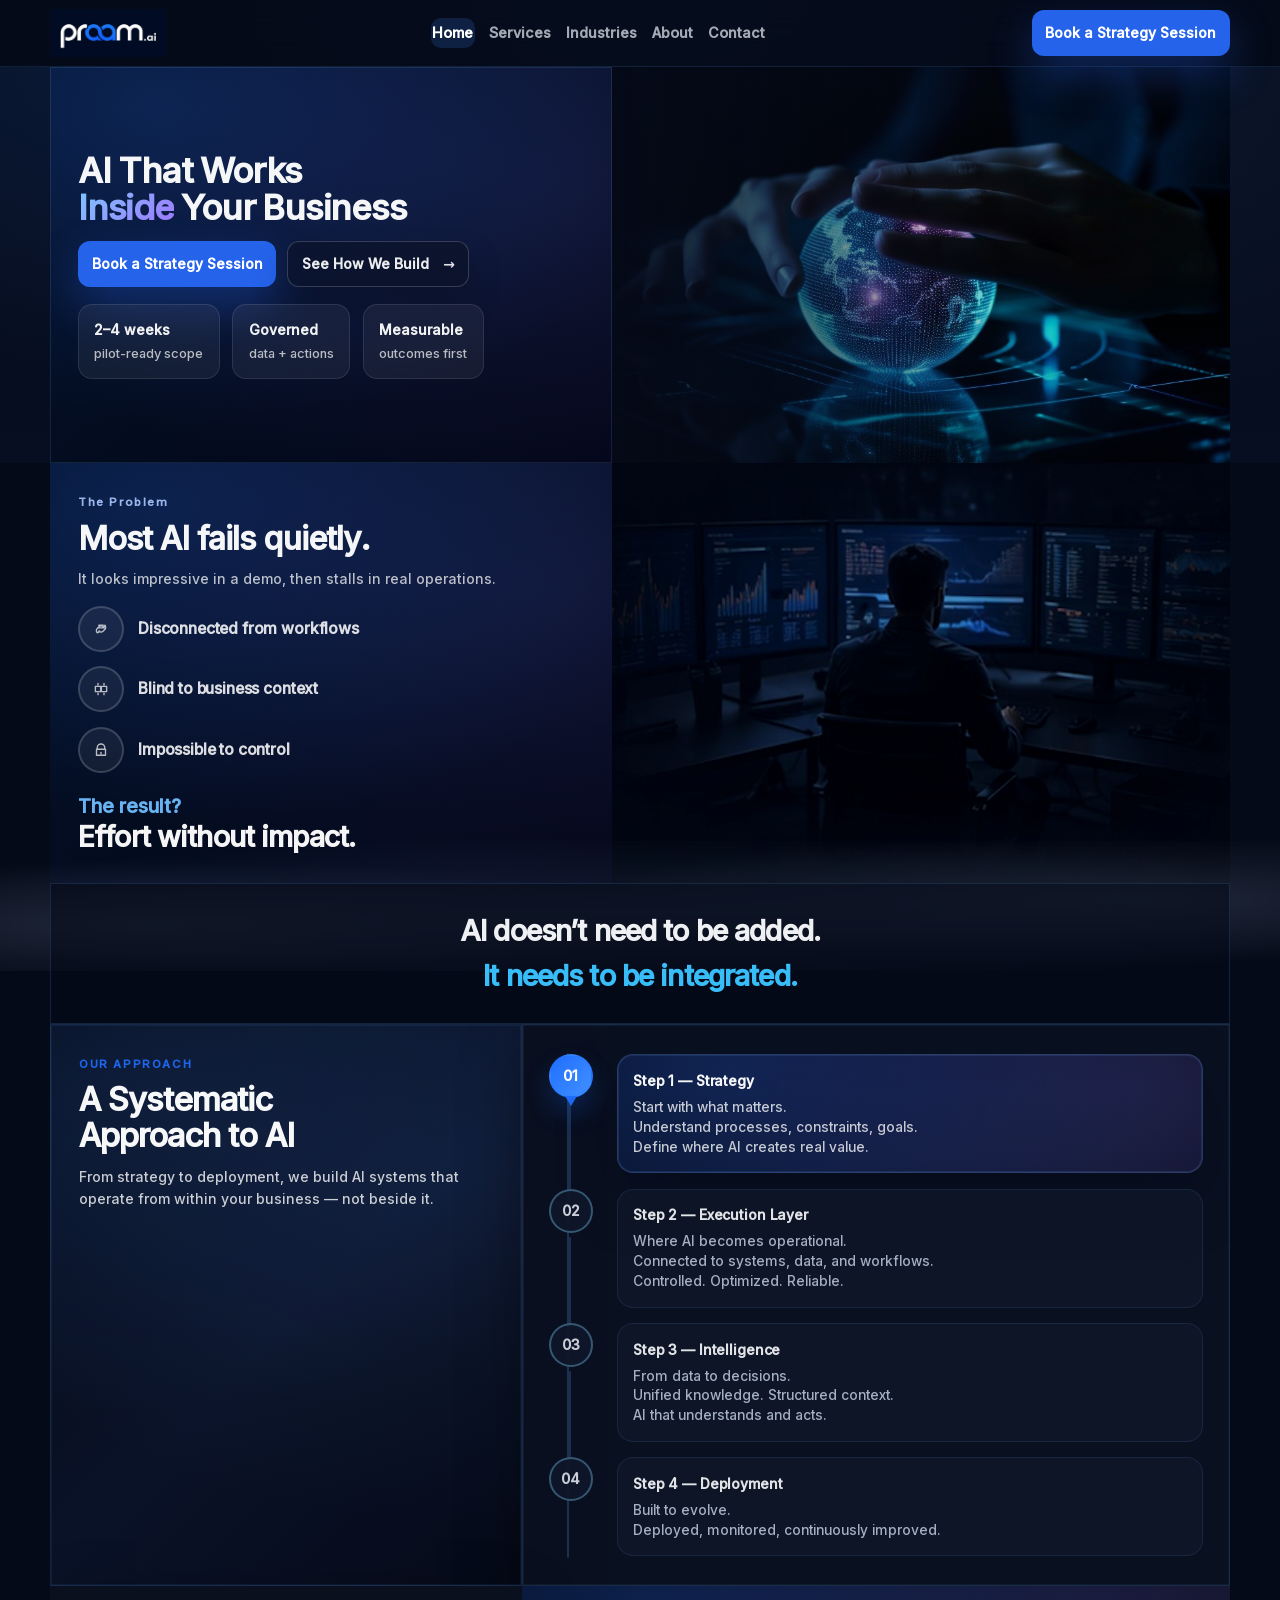
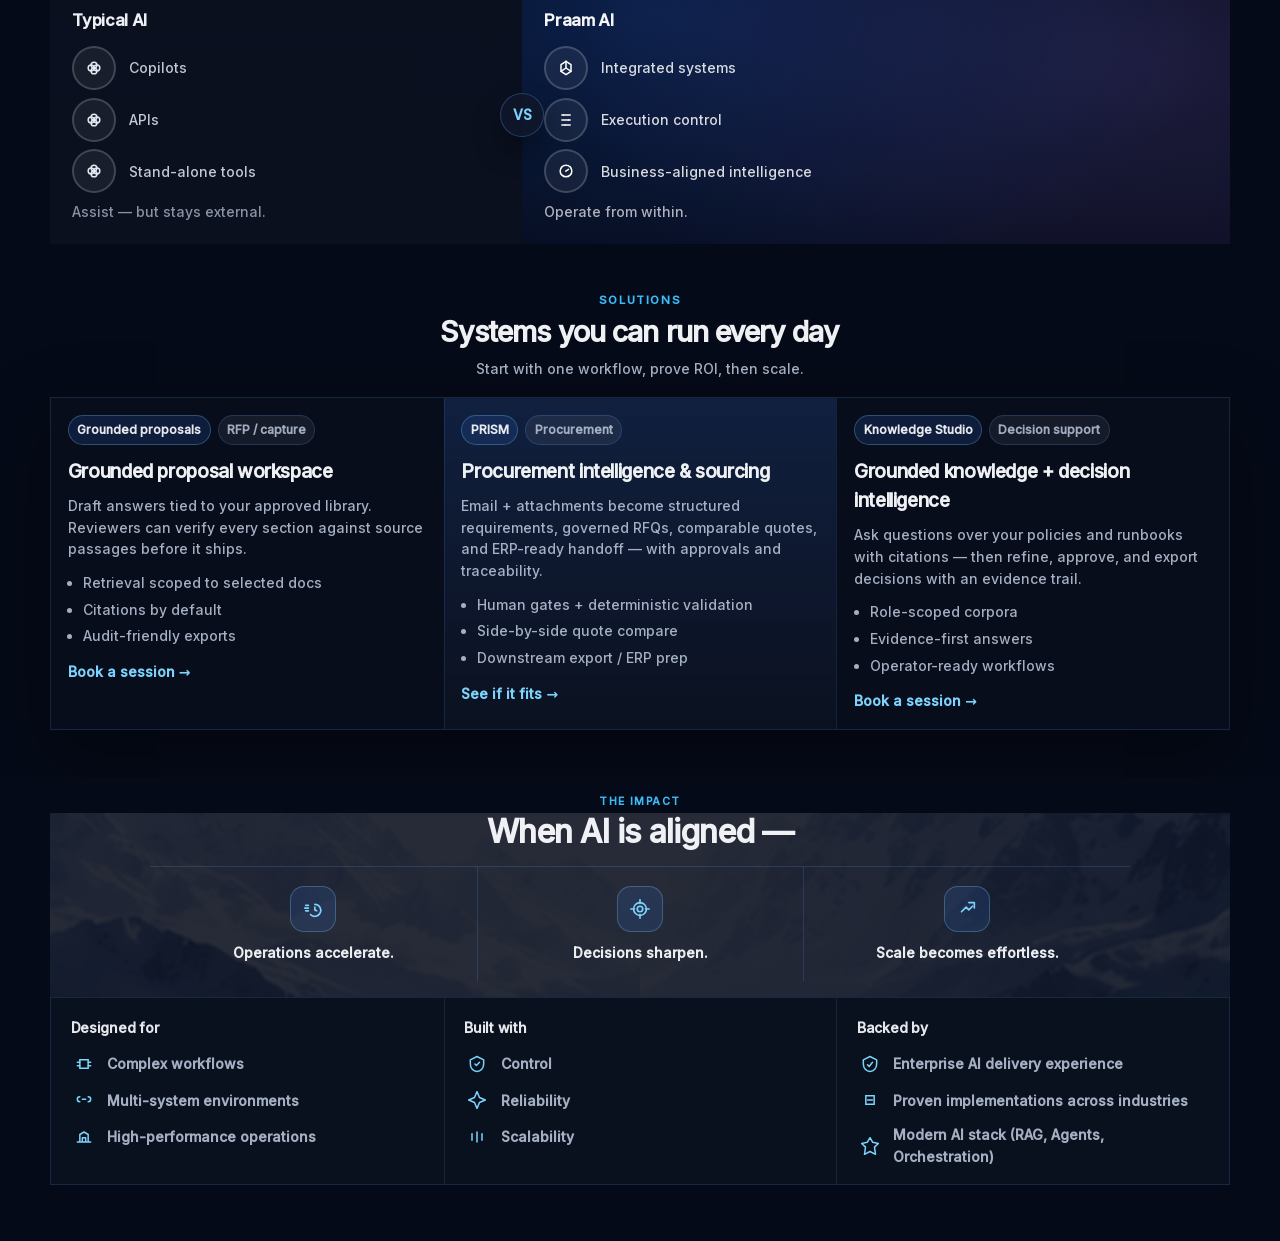
==== commit 42d7133f: "Expand v2 marketing site: pages, assets, self-hosted fonts Add About, Contact, Industries, and Servi" ====
--- a/index.html
+++ b/index.html
@@ -9,37 +9,32 @@
       content="Praam AI designs and delivers integrated AI systems: strategy, execution layer, business-aligned intelligence, and deployment. Built to ship in weeks, not quarters."
     />
     <meta name="theme-color" content="#050A18" />
-    <link rel="preconnect" href="https://fonts.googleapis.com" />
-    <link rel="preconnect" href="https://fonts.gstatic.com" crossorigin />
-    <link
-      href="https://fonts.googleapis.com/css2?family=Inter+Tight:wght@600;700;800&family=Inter:wght@400;500&display=swap"
-      rel="stylesheet"
-    />
+    <link rel="stylesheet" href="css/fonts.css" />
     <link rel="stylesheet" href="css/styles.css" />
     <link rel="stylesheet" href="v2/v2.css" />
   </head>
-  <body class="site-v2">
+  <body class="site-v2 home-page">
     <div id="top" aria-hidden="true"></div>
     <header class="topbar v2-topbar">
       <div class="container topbar-inner v2-topbar-inner">
         <a class="brand v2-brand" href="#home" aria-label="Praam AI home">
           <img
             class="brand-logo-img"
-            src="assets/logo-praam.png"
-            alt=""
+            src="assets/logo-praam-header.png"
+            alt="praam.ai logo"
             width="1024"
-            height="361"
+            height="426"
             decoding="async"
           />
         </a>
         <nav class="site-nav v2-nav" aria-label="Primary">
           <a href="#home">Home</a>
-          <a href="#approach">Approach</a>
-          <a href="#solutions">Solutions</a>
-          <a href="#impact">Impact</a>
-          <a href="#contact">Contact</a>
+          <a href="services.html">Services</a>
+          <a href="industries.html">Industries</a>
+          <a href="about.html">About</a>
+          <a href="contact.html">Contact</a>
         </nav>
-        <a class="btn btn-primary topbar-cta v2-topbar-cta" href="#contact">Book a Strategy Session</a>
+        <a class="btn btn-primary topbar-cta v2-topbar-cta" href="contact.html">Book a Strategy Session</a>
       </div>
     </header>
 
@@ -51,16 +46,12 @@
             <div class="v2-panel v2-panel--split v2-panel--hero">
               <div class="v2-panel-left v2-panel-left--hero">
                 <div class="v2-hero-copy">
-                  <p class="v2-kicker">PRAAM AI</p>
                   <h1 class="v2-h1">
                     AI That Works<br />
                     <span class="v2-h1-accent">Inside</span> Your Business
                   </h1>
-                  <p class="v2-lede">
-                    <strong>AI systems aligned to your strategy and operations</strong>.
-                  </p>
                   <div class="v2-hero-actions">
-                    <a class="btn btn-primary v2-primary-cta" href="#contact">Book a Strategy Session</a>
+                    <a class="btn btn-primary v2-primary-cta" href="contact.html">Book a Strategy Session</a>
                     <a class="btn btn-ghost v2-secondary-cta" href="#solutions">See How We Build <span class="btn-arrow" aria-hidden="true">→</span></a>
                   </div>
                   <div class="v2-proof-row" aria-label="Quick proof points">
@@ -82,9 +73,11 @@
 
               <div class="v2-panel-right v2-panel-right--image v2-panel-right--hero-image" aria-label="Hero image">
                 <img
-                  class="v2-problem-image"
-                  src="assets/hero-layers.png"
-                  alt="Layered AI systems illustration over a dark data landscape"
+                  class="v2-problem-image v2-hero-panel-img"
+                  src="assets/hero-globe-hands.png"
+                  alt="Glowing digital globe held between hands over a futuristic control surface"
+                  width="1200"
+                  height="1200"
                   loading="eager"
                   decoding="async"
                 />
@@ -99,7 +92,7 @@
         <div class="container">
           <div class="v2-panel v2-panel--split">
             <div class="v2-panel-left">
-              <p class="v2-kicker">THE PROBLEM</p>
+              <p class="v2-kicker">The Problem</p>
               <h2 id="most-fails-heading" class="v2-h2">Most AI fails quietly.</h2>
               <p class="v2-subtitle">It looks impressive in a demo, then stalls in real operations.</p>
               <ul class="v2-problem-list" aria-label="Why AI fails in production">
@@ -293,7 +286,7 @@
                 <li>Citations by default</li>
                 <li>Audit-friendly exports</li>
               </ul>
-              <p class="v2-card-cta"><a class="case-link" href="#contact">Book a session →</a></p>
+              <p class="v2-card-cta"><a class="case-link" href="contact.html">Book a session →</a></p>
             </article>
 
             <article class="v2-solution-card v2-solution-card--highlight">
@@ -310,7 +303,7 @@
                 <li>Side-by-side quote compare</li>
                 <li>Downstream export / ERP prep</li>
               </ul>
-              <p class="v2-card-cta"><a class="case-link" href="#contact">See if it fits →</a></p>
+              <p class="v2-card-cta"><a class="case-link" href="contact.html">See if it fits →</a></p>
             </article>
 
             <article class="v2-solution-card">
@@ -327,7 +320,7 @@
                 <li>Evidence-first answers</li>
                 <li>Operator-ready workflows</li>
               </ul>
-              <p class="v2-card-cta"><a class="case-link" href="#contact">Book a session →</a></p>
+              <p class="v2-card-cta"><a class="case-link" href="contact.html">Book a session →</a></p>
             </article>
             </div>
           </div>
@@ -489,42 +482,8 @@
           </div>
         </div>
       </section>
-
-      <footer class="footer" id="contact" aria-labelledby="contact-heading">
-        <div class="container">
-          <div class="footer-inner">
-            <div class="footer-brand">
-              <h2 id="contact-heading" class="footer-title">Praam AI</h2>
-              <p>Document intelligence, Knowledge Studio, and workflow automation — secure, measurable, and built to ship.</p>
-              <div class="footer-links">
-                <a href="#home">Home</a><a href="#approach">Approach</a><a href="#solutions">Solutions</a><a href="#impact">Impact</a>
-                ><a href="#contact">Contact</a>
-              </div>
-            </div>
-            <div class="footer-col"><h3>Quick Links</h3><a href="#contact">Contact</a></div>
-            <div class="footer-col">
-              <h3>Solutions</h3><a href="#solutions">Document automation</a><a href="#solutions">Workflow automation</a>
-            </div>
-            <div class="footer-col footer-contact">
-              <h3>Contact Us</h3>
-              <a class="footer-email" href="mailto:info@praamai.com">info@praamai.com</a>
-              <a class="footer-phone" href="tel:+447353797460">UK: +44 7353797460</a>
-              <p class="footer-note">We reply within one business day.</p>
-              <form class="footer-form" id="contact-form">
-                <label class="sr-only" for="email">Email</label>
-                <input id="email" type="email" name="email" placeholder="you@company.com" autocomplete="email" />
-                <button class="btn btn-primary" type="submit">Send</button>
-              </form>
-            </div>
-          </div>
-          <div class="footer-bottom"><p>© <span id="year"></span> Praam AI. All rights reserved.</p></div>
-        </div>
-      </footer>
     </main>
 
     <script src="js/script.js" defer></script>
-    <script>
-      document.getElementById("year").textContent = String(new Date().getFullYear());
-    </script>
   </body>
 </html>
--- a/css/fonts.css
+++ b/css/fonts.css
@@ -0,0 +1,92 @@
+/* Self-hosted Inter + Inter Tight (SIL Open Font License 1.1).
+   Subsets: latin + latin-ext — covers English and European Latin scripts. */
+
+@font-face {
+  font-family: "Inter";
+  font-style: normal;
+  font-weight: 400;
+  font-display: swap;
+  src: url("../assets/fonts/inter-latin-ext.woff2") format("woff2");
+  unicode-range: U+0100-02BA, U+02BD-02C5, U+02C7-02CC, U+02CE-02D7, U+02DD-02FF, U+0304, U+0308, U+0329, U+1D00-1DBF, U+1E00-1E9F, U+1EF2-1EFF, U+2020, U+20A0-20AB, U+20AD-20C0, U+2113, U+2C60-2C7F, U+A720-A7FF;
+}
+
+@font-face {
+  font-family: "Inter";
+  font-style: normal;
+  font-weight: 400;
+  font-display: swap;
+  src: url("../assets/fonts/inter-latin.woff2") format("woff2");
+  unicode-range: U+0000-00FF, U+0131, U+0152-0153, U+02BB-02BC, U+02C6, U+02DA, U+02DC, U+0304, U+0308, U+0329, U+2000-206F, U+20AC, U+2122, U+2191, U+2193, U+2212, U+2215, U+FEFF, U+FFFD;
+}
+
+@font-face {
+  font-family: "Inter";
+  font-style: normal;
+  font-weight: 500;
+  font-display: swap;
+  src: url("../assets/fonts/inter-latin-ext.woff2") format("woff2");
+  unicode-range: U+0100-02BA, U+02BD-02C5, U+02C7-02CC, U+02CE-02D7, U+02DD-02FF, U+0304, U+0308, U+0329, U+1D00-1DBF, U+1E00-1E9F, U+1EF2-1EFF, U+2020, U+20A0-20AB, U+20AD-20C0, U+2113, U+2C60-2C7F, U+A720-A7FF;
+}
+
+@font-face {
+  font-family: "Inter";
+  font-style: normal;
+  font-weight: 500;
+  font-display: swap;
+  src: url("../assets/fonts/inter-latin.woff2") format("woff2");
+  unicode-range: U+0000-00FF, U+0131, U+0152-0153, U+02BB-02BC, U+02C6, U+02DA, U+02DC, U+0304, U+0308, U+0329, U+2000-206F, U+20AC, U+2122, U+2191, U+2193, U+2212, U+2215, U+FEFF, U+FFFD;
+}
+
+@font-face {
+  font-family: "Inter Tight";
+  font-style: normal;
+  font-weight: 600;
+  font-display: swap;
+  src: url("../assets/fonts/inter-tight-latin-ext.woff2") format("woff2");
+  unicode-range: U+0100-02BA, U+02BD-02C5, U+02C7-02CC, U+02CE-02D7, U+02DD-02FF, U+0304, U+0308, U+0329, U+1D00-1DBF, U+1E00-1E9F, U+1EF2-1EFF, U+2020, U+20A0-20AB, U+20AD-20C0, U+2113, U+2C60-2C7F, U+A720-A7FF;
+}
+
+@font-face {
+  font-family: "Inter Tight";
+  font-style: normal;
+  font-weight: 600;
+  font-display: swap;
+  src: url("../assets/fonts/inter-tight-latin.woff2") format("woff2");
+  unicode-range: U+0000-00FF, U+0131, U+0152-0153, U+02BB-02BC, U+02C6, U+02DA, U+02DC, U+0304, U+0308, U+0329, U+2000-206F, U+20AC, U+2122, U+2191, U+2193, U+2212, U+2215, U+FEFF, U+FFFD;
+}
+
+@font-face {
+  font-family: "Inter Tight";
+  font-style: normal;
+  font-weight: 700;
+  font-display: swap;
+  src: url("../assets/fonts/inter-tight-latin-ext.woff2") format("woff2");
+  unicode-range: U+0100-02BA, U+02BD-02C5, U+02C7-02CC, U+02CE-02D7, U+02DD-02FF, U+0304, U+0308, U+0329, U+1D00-1DBF, U+1E00-1E9F, U+1EF2-1EFF, U+2020, U+20A0-20AB, U+20AD-20C0, U+2113, U+2C60-2C7F, U+A720-A7FF;
+}
+
+@font-face {
+  font-family: "Inter Tight";
+  font-style: normal;
+  font-weight: 700;
+  font-display: swap;
+  src: url("../assets/fonts/inter-tight-latin.woff2") format("woff2");
+  unicode-range: U+0000-00FF, U+0131, U+0152-0153, U+02BB-02BC, U+02C6, U+02DA, U+02DC, U+0304, U+0308, U+0329, U+2000-206F, U+20AC, U+2122, U+2191, U+2193, U+2212, U+2215, U+FEFF, U+FFFD;
+}
+
+@font-face {
+  font-family: "Inter Tight";
+  font-style: normal;
+  font-weight: 800;
+  font-display: swap;
+  src: url("../assets/fonts/inter-tight-latin-ext.woff2") format("woff2");
+  unicode-range: U+0100-02BA, U+02BD-02C5, U+02C7-02CC, U+02CE-02D7, U+02DD-02FF, U+0304, U+0308, U+0329, U+1D00-1DBF, U+1E00-1E9F, U+1EF2-1EFF, U+2020, U+20A0-20AB, U+20AD-20C0, U+2113, U+2C60-2C7F, U+A720-A7FF;
+}
+
+@font-face {
+  font-family: "Inter Tight";
+  font-style: normal;
+  font-weight: 800;
+  font-display: swap;
+  src: url("../assets/fonts/inter-tight-latin.woff2") format("woff2");
+  unicode-range: U+0000-00FF, U+0131, U+0152-0153, U+02BB-02BC, U+02C6, U+02DA, U+02DC, U+0304, U+0308, U+0329, U+2000-206F, U+20AC, U+2122, U+2191, U+2193, U+2212, U+2215, U+FEFF, U+FFFD;
+}
--- a/v2/v2.css
+++ b/v2/v2.css
@@ -3,14 +3,16 @@
   --font-body: "Inter", system-ui, -apple-system, Segoe UI, Roboto, sans-serif;
   --font-heading: "Inter Tight", "Inter", system-ui, -apple-system, Segoe UI, Roboto, sans-serif;
   color: rgba(11, 16, 32, 0.92);
-  background: #f3f6fb;
-}
-
-.site-v2 body {
-  background: #f3f6fb;
+}
+
+/* Solid dark canvas — no full-page background image */
+body.site-v2 {
+  background-color: #050a18;
   font-family: var(--font-body);
   font-weight: 450;
   line-height: 1.55;
+  isolation: isolate;
+  min-height: 100%;
 }
 
 .site-v2 h1,
@@ -69,6 +71,23 @@
 /* Fuse Fit → Contact (footer) */
 .site-v2 .v2-section--fit + .footer {
   margin-top: 0;
+}
+
+/* Home (no site footer): breathing room after last section */
+.site-v2 main:not(:has(.footer)) {
+  padding-bottom: clamp(2rem, 6vw, 4rem);
+}
+
+/* Brand + Solutions only (no Quick Links column) */
+.site-v2 .footer .footer-inner {
+  grid-template-columns: minmax(0, 1.65fr) minmax(0, 1fr);
+  gap: clamp(1rem, 3vw, 2rem);
+}
+
+@media (max-width: 860px) {
+  .site-v2 .footer .footer-inner {
+    grid-template-columns: 1fr;
+  }
 }
 
 .site-v2 .footer .footer-title,
@@ -1276,6 +1295,154 @@
   border-left: 1px solid rgba(11, 16, 32, 0.1);
 }
 
+/* Four-column solution / industry grid (2 rows × 4 at desktop) */
+.site-v2 .v2-solution-grid--four {
+  grid-template-columns: repeat(4, minmax(0, 1fr));
+}
+
+.site-v2 .v2-solution-grid--four > .v2-solution-card {
+  border-left: 0;
+}
+
+.site-v2 .v2-solution-grid--four > .v2-solution-card + .v2-solution-card {
+  border-left: 0;
+}
+
+.site-v2 .v2-solution-grid--four > .v2-solution-card {
+  border-right: 1px solid rgba(11, 16, 32, 0.1);
+  border-bottom: 1px solid rgba(11, 16, 32, 0.1);
+}
+
+.site-v2 .v2-solution-grid--four > .v2-solution-card:nth-child(4n) {
+  border-right: 0;
+}
+
+.site-v2 .v2-solution-grid--four > .v2-solution-card:nth-child(n + 5) {
+  border-bottom: 0;
+}
+
+.site-v2 .v2-solution-panel .v2-industry-card {
+  display: flex;
+  flex-direction: column;
+  padding: 1.2rem 1.15rem 1.25rem;
+  border-radius: 0;
+  background: transparent;
+  border: 0;
+  box-shadow: none;
+  border-right: 1px solid rgba(11, 16, 32, 0.1);
+  border-bottom: 1px solid rgba(11, 16, 32, 0.1);
+}
+
+.site-v2 .v2-solution-panel .v2-industry-card:nth-child(4n) {
+  border-right: 0;
+}
+
+.site-v2 .v2-solution-panel .v2-industry-card:nth-child(n + 5) {
+  border-bottom: 0;
+}
+
+.site-v2 .v2-service-ico {
+  display: grid;
+  place-items: center;
+  width: 40px;
+  height: 40px;
+  border-radius: 12px;
+  color: rgba(31, 110, 255, 0.95);
+  background: rgba(31, 110, 255, 0.1);
+  border: 1px solid rgba(31, 110, 255, 0.2);
+}
+
+.site-v2 .v2-services-value-strip {
+  display: grid;
+  grid-template-columns: repeat(4, minmax(0, 1fr));
+  gap: clamp(1rem, 3vw, 1.5rem);
+  margin-top: clamp(2rem, 5vw, 2.75rem);
+  padding: clamp(1.25rem, 3vw, 1.75rem) clamp(1rem, 2.5vw, 1.35rem);
+  border-radius: 14px;
+  border: 1px solid rgba(11, 16, 32, 0.08);
+  background: rgba(255, 255, 255, 0.85);
+  box-shadow: 0 14px 36px rgba(2, 12, 35, 0.05);
+}
+
+.site-v2 .v2-services-value {
+  display: flex;
+  gap: 0.75rem;
+  align-items: flex-start;
+  text-align: left;
+}
+
+.site-v2 .v2-services-value-ico {
+  flex-shrink: 0;
+  display: grid;
+  place-items: center;
+  width: 40px;
+  height: 40px;
+  border-radius: 12px;
+  color: rgba(31, 110, 255, 0.92);
+  background: rgba(31, 110, 255, 0.08);
+  border: 1px solid rgba(31, 110, 255, 0.16);
+}
+
+.site-v2 .v2-services-value-title {
+  font-family: var(--font-heading, "Inter Tight", sans-serif);
+  font-weight: 800;
+  font-size: 0.95rem;
+  letter-spacing: -0.02em;
+  color: rgba(11, 16, 32, 0.92);
+  margin-bottom: 0.35rem;
+}
+
+.site-v2 .v2-services-value-p {
+  margin: 0;
+  font-size: 0.88rem;
+  line-height: 1.5;
+  color: rgba(11, 16, 32, 0.65);
+}
+
+.site-v2 .v2-services-cta-row {
+  display: flex;
+  flex-wrap: wrap;
+  gap: 0.85rem;
+  justify-content: center;
+  align-items: center;
+}
+
+.site-v2 .v2-subpage-cta-inner .v2-services-cta-row {
+  margin-top: 0.35rem;
+}
+
+@media (max-width: 1100px) {
+  .site-v2 .v2-solution-grid--four {
+    grid-template-columns: repeat(2, minmax(0, 1fr));
+  }
+
+  .site-v2 .v2-solution-grid--four > .v2-solution-card:nth-child(2n),
+  .site-v2 .v2-solution-panel .v2-industry-card:nth-child(2n) {
+    border-right: 0;
+  }
+
+  /* Restore horizontal row dividers (desktop 4-col clears bottom on row 2) */
+  .site-v2 .v2-solution-grid--four > .v2-solution-card:nth-child(-n + 6),
+  .site-v2 .v2-solution-panel .v2-industry-card:nth-child(-n + 6) {
+    border-bottom: 1px solid rgba(11, 16, 32, 0.1);
+  }
+
+  .site-v2 .v2-solution-grid--four > .v2-solution-card:nth-child(n + 7),
+  .site-v2 .v2-solution-panel .v2-industry-card:nth-child(n + 7) {
+    border-bottom: 0;
+  }
+
+  .site-v2 .v2-services-value-strip {
+    grid-template-columns: repeat(2, minmax(0, 1fr));
+  }
+}
+
+@media (max-width: 560px) {
+  .site-v2 .v2-services-value-strip {
+    grid-template-columns: 1fr;
+  }
+}
+
 .site-v2 .v2-solution-card--highlight {
   background: linear-gradient(180deg, rgba(31, 110, 255, 0.1), rgba(255, 255, 255, 0.65));
 }
@@ -1667,6 +1834,18 @@
   .site-v2 .v2-panel--hero {
     min-height: auto;
   }
+  .site-v2.services-page .v2-panel.v2-panel--split.v2-panel--hero,
+  .site-v2.about-page .v2-panel.v2-panel--split.v2-panel--hero,
+  .site-v2.industries-page .v2-panel.v2-panel--split.v2-panel--hero,
+  .site-v2.home-page .v2-panel.v2-panel--split.v2-panel--hero {
+    min-height: auto;
+  }
+  .site-v2.home-page .v2-panel-right--hero-image .v2-problem-image,
+  .site-v2.services-page .v2-panel-right--hero-image .v2-problem-image,
+  .site-v2.industries-page .v2-panel-right--hero-image .v2-problem-image,
+  .site-v2.about-page .v2-panel-right--hero-image .v2-problem-image {
+    max-height: min(48vh, 380px);
+  }
   .site-v2 .v2-panel--approach {
     grid-template-columns: 1fr;
   }
@@ -1696,6 +1875,26 @@
     border-left: 0;
     border-top: 1px solid rgba(11, 16, 32, 0.1);
   }
+  .site-v2.home-page .v2-solution-card + .v2-solution-card {
+    border-top-color: rgba(96, 165, 250, 0.14);
+  }
+  .site-v2 .v2-solution-grid--four {
+    grid-template-columns: 1fr;
+  }
+  .site-v2 .v2-solution-grid--four > .v2-solution-card {
+    border-right: 0;
+    border-bottom: 0;
+  }
+  .site-v2 .v2-solution-grid--four > .v2-solution-card + .v2-solution-card {
+    border-top: 1px solid rgba(11, 16, 32, 0.1);
+  }
+  .site-v2 .v2-solution-panel .v2-industry-card {
+    border-right: 0;
+    border-bottom: 0;
+  }
+  .site-v2 .v2-solution-panel .v2-industry-card + .v2-industry-card {
+    border-top: 1px solid rgba(11, 16, 32, 0.1);
+  }
   .site-v2 .v2-impact-row {
     grid-template-columns: 1fr;
   }
@@ -1707,3 +1906,1911 @@
   }
 }
 
+/* Subpages (services, industries, about) */
+.site-v2 .v2-section--subpage-hero {
+  padding: clamp(2.75rem, 6vw, 4.25rem) 0 clamp(1.75rem, 4vw, 2.5rem);
+  background: linear-gradient(180deg, rgba(255, 255, 255, 0.96), rgba(243, 246, 251, 0.98));
+  border-bottom: 1px solid rgba(11, 16, 32, 0.06);
+}
+
+.site-v2 .v2-subpage-title {
+  max-width: 20ch;
+  font-size: clamp(1.5rem, 3.2vw, 2.15rem);
+  line-height: 1.1;
+  letter-spacing: -0.03em;
+  margin: 0.35rem 0 0.5rem;
+}
+
+.site-v2 .v2-subpage-lede {
+  max-width: 46ch;
+  margin: 0;
+}
+
+.site-v2 .v2-section--subpage-cta {
+  padding: clamp(2rem, 5vw, 3rem) 0;
+  background: linear-gradient(135deg, rgba(4, 17, 39, 0.04), rgba(35, 110, 255, 0.06));
+  border-top: 1px solid rgba(11, 16, 32, 0.06);
+  border-bottom: 1px solid rgba(11, 16, 32, 0.06);
+  text-align: center;
+}
+
+.site-v2 .v2-subpage-cta-inner {
+  max-width: 40rem;
+  margin: 0 auto;
+  display: flex;
+  flex-direction: column;
+  align-items: center;
+  gap: 1rem;
+}
+
+.site-v2 .v2-subpage-cta-inner .v2-h2 {
+  margin: 0;
+}
+
+.site-v2 .v2-subpage-cta-inner .v2-subtitle {
+  margin: 0;
+}
+
+.site-v2 .v2-subpage-cta-inner .btn {
+  margin-top: 0.25rem;
+}
+
+.site-v2 .footer-explore {
+  margin: 0.85rem 0 0;
+  font-size: 0.9rem;
+  line-height: 1.5;
+  color: rgba(255, 255, 255, 0.75);
+}
+
+.site-v2 .footer-explore a {
+  color: rgba(255, 255, 255, 0.95);
+  text-decoration: underline;
+  text-underline-offset: 0.12em;
+}
+
+.site-v2 .footer-explore a:hover {
+  color: #fff;
+}
+
+/* v1 section blocks on v2 subpages: keep light background continuity */
+.site-v2 .site-v2-section-legacy.section {
+  background: #f3f6fb;
+  margin: 0;
+}
+
+.site-v2 .site-v2-section-legacy.section-split {
+  background: #f3f6fb;
+  margin: 0;
+}
+
+/* ——— About page (dark — mockup-aligned) ——— */
+.site-v2.about-page {
+  color: rgba(226, 232, 240, 0.92);
+}
+
+.site-v2.about-page .about-main {
+  background: transparent;
+}
+
+.site-v2.about-page .topbar.v2-topbar {
+  background: rgba(5, 10, 24, 0.82);
+  backdrop-filter: blur(14px);
+  border-bottom: 1px solid rgba(96, 165, 250, 0.14);
+}
+
+.site-v2.about-page .topbar.v2-topbar.is-scrolled {
+  background: rgba(5, 10, 24, 0.92);
+  box-shadow: 0 18px 44px rgba(0, 0, 0, 0.45);
+}
+
+.site-v2.about-page .v2-nav {
+  color: rgba(226, 232, 240, 0.72);
+}
+
+.site-v2.about-page .topbar .site-nav a:hover {
+  color: rgba(255, 255, 255, 0.95);
+  background: rgba(59, 130, 246, 0.14);
+}
+
+.site-v2.about-page .topbar .site-nav a.is-active {
+  color: #fff;
+  background: rgba(59, 130, 246, 0.18);
+}
+
+.site-v2.about-page .v2-hero-bg {
+  background:
+    radial-gradient(980px 560px at 20% 14%, rgba(59, 130, 246, 0.14), transparent 62%),
+    radial-gradient(980px 580px at 78% 16%, rgba(96, 165, 250, 0.08), transparent 62%),
+    linear-gradient(180deg, #050a18, #070f22);
+  filter: saturate(1.05);
+}
+
+.site-v2.about-page .v2-panel.v2-panel--split.v2-panel--hero {
+  min-height: clamp(320px, 44vh, 460px);
+}
+
+.site-v2.about-page .v2-panel-left.v2-panel-left--hero {
+  padding: clamp(1.2rem, 2.4vw, 1.65rem) clamp(1.25rem, 3vw, 2rem);
+}
+
+.site-v2.about-page .v2-panel--hero .v2-kicker {
+  margin-bottom: 0.45rem;
+}
+
+.site-v2.about-page .v2-panel--hero .v2-lede {
+  margin-top: 0.65rem;
+}
+
+.site-v2.about-page .about-band {
+  position: relative;
+  padding: clamp(3rem, 7vw, 5rem) 0;
+  color: rgba(226, 232, 240, 0.92);
+  overflow: hidden;
+}
+
+/* First band after hero: space below split hero */
+.site-v2.about-page .v2-hero + .about-band {
+  padding-top: clamp(2rem, 5vw, 3.25rem);
+  border-top: none;
+}
+
+.site-v2.about-page .about-band + .about-band {
+  padding-top: 0;
+  border-top: 1px solid rgba(148, 163, 184, 0.14);
+}
+
+.site-v2.about-page .about-kicker {
+  margin: 0 0 0.65rem;
+  font-family: var(--font-heading, "Inter Tight", sans-serif);
+  font-weight: 800;
+  letter-spacing: 0.14em;
+  font-size: 0.78rem;
+  text-transform: uppercase;
+  color: #38bdf8;
+}
+
+.site-v2.about-page .about-kicker--hero {
+  font-size: clamp(1.05rem, 2.5vw, 1.35rem);
+  letter-spacing: 0.02em;
+  text-transform: none;
+  font-weight: 600;
+  color: #7dd3fc;
+  margin: 0.75rem 0 1rem;
+}
+
+.site-v2.about-page .about-h2 {
+  margin: 0 0 1rem;
+  font-family: var(--font-heading, "Inter Tight", sans-serif);
+  font-weight: 700;
+  font-size: clamp(1.65rem, 3.5vw, 2.35rem);
+  line-height: 1.15;
+  letter-spacing: -0.03em;
+  color: rgba(248, 250, 252, 0.96);
+}
+
+.site-v2.about-page .about-h3 {
+  margin: 0 0 0.45rem;
+  font-family: var(--font-heading, "Inter Tight", sans-serif);
+  font-weight: 600;
+  font-size: 1.05rem;
+  color: rgba(248, 250, 252, 0.95);
+}
+
+.site-v2.about-page .about-rule {
+  display: block;
+  width: 3rem;
+  height: 3px;
+  margin-top: 1rem;
+  border-radius: 99px;
+  background: linear-gradient(90deg, rgba(56, 189, 248, 0.85), rgba(56, 189, 248, 0.15));
+}
+
+.site-v2.about-page .about-emphasis {
+  color: #38bdf8;
+  font-weight: 600;
+}
+
+.site-v2.about-page .about-hero {
+  position: relative;
+  padding: clamp(2rem, 5vw, 2.75rem) 0 clamp(2.25rem, 6vw, 3.25rem);
+  text-align: center;
+  color: rgba(248, 250, 252, 0.96);
+}
+
+.site-v2.about-page .about-hero-bg {
+  position: absolute;
+  inset: 0;
+  background: transparent;
+  pointer-events: none;
+}
+
+.site-v2.about-page .about-hero-bg::after {
+  content: none;
+}
+
+.site-v2.about-page .about-hero-inner {
+  position: relative;
+  z-index: 1;
+  max-width: 46rem;
+  margin: 0 auto;
+}
+
+.site-v2.about-page .about-hero-line {
+  margin: 0;
+  font-family: var(--font-heading, "Inter Tight", sans-serif);
+  font-weight: 700;
+  font-size: clamp(1.75rem, 4.2vw, 2.75rem);
+  line-height: 1.15;
+  letter-spacing: -0.03em;
+}
+
+.site-v2.about-page h2.about-hero-line {
+  font-weight: 700;
+}
+
+.site-v2.about-page .about-brand-name {
+  margin: 1.25rem 0 0.35rem;
+  font-family: var(--font-heading, "Inter Tight", sans-serif);
+  font-weight: 800;
+  font-size: clamp(1.15rem, 2.5vw, 1.5rem);
+  letter-spacing: 0.08em;
+  text-transform: uppercase;
+  color: #7dd3fc;
+}
+
+.site-v2.about-page .about-tagline {
+  margin: 0 0 1.25rem;
+  font-size: clamp(1rem, 2vw, 1.2rem);
+  color: rgba(186, 198, 216, 0.9);
+}
+
+.site-v2.about-page .about-hero-actions {
+  display: flex;
+  flex-wrap: wrap;
+  gap: 0.85rem;
+  justify-content: center;
+  align-items: center;
+}
+
+/* Match home hero panel seams */
+.site-v2.about-page .v2-hero .v2-panel {
+  border: 0;
+  box-shadow: none;
+}
+
+.site-v2.about-page .v2-hero .v2-panel--split {
+  border-radius: 0;
+}
+
+.site-v2.about-page .about-three {
+  display: grid;
+  grid-template-columns: 1fr 1fr 1fr;
+  gap: clamp(1.5rem, 4vw, 2.75rem);
+  align-items: start;
+}
+
+.site-v2.about-page .about-three-col--body p,
+.site-v2.about-page .about-three-col--aside p {
+  margin: 0 0 1rem;
+  font-size: 1.02rem;
+  line-height: 1.65;
+  color: rgba(203, 213, 225, 0.88);
+}
+
+.site-v2.about-page .about-three-col--aside {
+  padding-left: clamp(1rem, 3vw, 2rem);
+  border-left: 1px solid rgba(148, 163, 184, 0.22);
+}
+
+.site-v2.about-page .about-band--philosophy .about-philosophy-top {
+  display: grid;
+  grid-template-columns: 1fr 1fr 1.15fr;
+  gap: clamp(1.5rem, 4vw, 2.5rem);
+  align-items: start;
+}
+
+.site-v2.about-page .about-philosophy-copy p {
+  margin: 0 0 0.65rem;
+  font-size: 1.02rem;
+  line-height: 1.6;
+  color: rgba(203, 213, 225, 0.88);
+}
+
+.site-v2.about-page .about-philosophy-lead {
+  margin-top: 1rem !important;
+  font-weight: 600;
+}
+
+.site-v2.about-page .about-philosophy-icons {
+  display: grid;
+  grid-template-columns: repeat(3, 1fr);
+  gap: 1rem;
+}
+
+.site-v2.about-page .about-mini-card {
+  padding: 1rem 0.85rem;
+  border-radius: 12px;
+  border: 1px solid rgba(96, 165, 250, 0.18);
+  background: rgba(12, 18, 35, 0.72);
+  backdrop-filter: blur(12px);
+  text-align: center;
+}
+
+.site-v2.about-page .about-mini-ico {
+  display: flex;
+  align-items: center;
+  justify-content: center;
+  margin: 0 auto 0.65rem;
+  width: 52px;
+  height: 52px;
+  border-radius: 12px;
+  border: 1px solid rgba(56, 189, 248, 0.28);
+  color: #38bdf8;
+}
+
+.site-v2.about-page .about-mini-card .about-h3 {
+  font-size: 0.92rem;
+  line-height: 1.35;
+}
+
+.site-v2.about-page .about-philosophy-banner {
+  display: flex;
+  align-items: center;
+  gap: 1rem;
+  margin-top: clamp(2rem, 5vw, 3rem);
+  padding: 1.15rem 1.35rem;
+  border-radius: 12px;
+  border: 1px solid rgba(96, 165, 250, 0.18);
+  background: rgba(12, 18, 35, 0.78);
+  backdrop-filter: blur(12px);
+}
+
+.site-v2.about-page .about-philosophy-banner p {
+  margin: 0;
+  flex: 1;
+  font-size: 1rem;
+  color: rgba(226, 232, 240, 0.9);
+}
+
+.site-v2.about-page .about-banner-ico {
+  display: flex;
+  align-items: center;
+  justify-content: center;
+  width: 44px;
+  height: 44px;
+  flex-shrink: 0;
+  border-radius: 999px;
+  border: 1px solid rgba(56, 189, 248, 0.32);
+  color: #38bdf8;
+}
+
+.site-v2.about-page .about-diff {
+  display: grid;
+  grid-template-columns: 1fr 1fr 1fr;
+  gap: clamp(1.25rem, 4vw, 2.5rem);
+  align-items: start;
+}
+
+.site-v2.about-page .about-diff-col {
+  padding-left: clamp(0px, 2vw, 1.25rem);
+  border-left: 1px solid rgba(148, 163, 184, 0.16);
+}
+
+.site-v2.about-page .about-diff-col--title {
+  padding-left: 0;
+  border-left: 0;
+}
+
+.site-v2.about-page .about-diff-sub {
+  margin: 0 0 1rem;
+  font-size: 1rem;
+  font-weight: 600;
+  color: rgba(248, 250, 252, 0.92);
+}
+
+.site-v2.about-page .about-diff-sub--accent {
+  color: #38bdf8;
+}
+
+.site-v2.about-page .about-diff-list {
+  margin: 0;
+  padding: 0;
+  list-style: none;
+}
+
+.site-v2.about-page .about-diff-list li {
+  display: flex;
+  align-items: flex-start;
+  gap: 0.65rem;
+  margin-bottom: 0.85rem;
+  font-size: 0.98rem;
+  line-height: 1.45;
+  color: rgba(203, 213, 225, 0.88);
+}
+
+.site-v2.about-page .about-diff-ico {
+  flex-shrink: 0;
+  width: 22px;
+  height: 22px;
+  border-radius: 999px;
+  display: flex;
+  align-items: center;
+  justify-content: center;
+  font-size: 0.65rem;
+  font-weight: 800;
+}
+
+.site-v2.about-page .about-diff-ico--bad {
+  background: rgba(239, 68, 68, 0.2);
+  color: #fca5a5;
+  border: 1px solid rgba(248, 113, 113, 0.45);
+}
+
+.site-v2.about-page .about-diff-ico--good {
+  background: rgba(56, 189, 248, 0.14);
+  color: #7dd3fc;
+  border: 1px solid rgba(56, 189, 248, 0.38);
+}
+
+.site-v2.about-page .about-diff-close {
+  margin-top: 1.5rem;
+  padding-top: 1.25rem;
+  border-top: 1px solid rgba(148, 163, 184, 0.16);
+}
+
+.site-v2.about-page .about-diff-close p {
+  margin: 0 0 0.35rem;
+  font-size: 0.98rem;
+  color: rgba(203, 213, 225, 0.88);
+}
+
+.site-v2.about-page .about-band--mesh-foot::before {
+  content: none;
+}
+
+.site-v2.about-page .about-work {
+  display: grid;
+  grid-template-columns: minmax(200px, 300px) 1fr;
+  gap: clamp(2rem, 5vw, 3.5rem);
+  align-items: start;
+}
+
+.site-v2.about-page .about-work-cards {
+  display: grid;
+  grid-template-columns: repeat(4, minmax(0, 1fr));
+  gap: 0.85rem;
+}
+
+.site-v2.about-page .about-work-card {
+  position: relative;
+  padding: 1.15rem 1rem 1.25rem;
+  border-radius: 14px;
+  border: 1px solid rgba(96, 165, 250, 0.18);
+  background: rgba(12, 18, 35, 0.72);
+  backdrop-filter: blur(12px);
+  box-shadow: 0 22px 56px rgba(0, 0, 0, 0.38);
+}
+
+.site-v2.about-page .about-work-card + .about-work-card::before {
+  content: "";
+  position: absolute;
+  left: -0.5rem;
+  top: 50%;
+  width: 0.5rem;
+  height: 1px;
+  border-top: 1px dashed rgba(148, 163, 184, 0.35);
+  transform: translate(-100%, -50%);
+}
+
+.site-v2.about-page .about-work-num {
+  display: block;
+  font-size: 0.72rem;
+  font-weight: 800;
+  letter-spacing: 0.08em;
+  color: #38bdf8;
+  margin-bottom: 0.5rem;
+}
+
+.site-v2.about-page .about-work-ico {
+  display: flex;
+  align-items: center;
+  justify-content: center;
+  width: 48px;
+  height: 48px;
+  margin-bottom: 0.65rem;
+  border-radius: 12px;
+  border: 1px solid rgba(56, 189, 248, 0.28);
+  color: #38bdf8;
+}
+
+.site-v2.about-page .about-work-card p {
+  margin: 0;
+  font-size: 0.88rem;
+  line-height: 1.5;
+  color: rgba(186, 198, 216, 0.9);
+}
+
+.site-v2.about-page .about-with-grid {
+  display: grid;
+  grid-template-columns: 1fr;
+  gap: 2rem;
+}
+
+.site-v2.about-page .about-with-cols {
+  display: grid;
+  grid-template-columns: repeat(3, 1fr);
+  gap: clamp(1rem, 3vw, 2rem);
+}
+
+.site-v2.about-page .about-with-item {
+  padding: 0 0.75rem;
+  border-left: 1px solid rgba(148, 163, 184, 0.16);
+}
+
+.site-v2.about-page .about-with-item:first-child {
+  border-left: 0;
+  padding-left: 0;
+}
+
+.site-v2.about-page .about-with-ico {
+  display: flex;
+  align-items: center;
+  justify-content: center;
+  width: 52px;
+  height: 52px;
+  margin-bottom: 0.75rem;
+  border-radius: 12px;
+  border: 1px solid rgba(56, 189, 248, 0.28);
+  color: #38bdf8;
+}
+
+.site-v2.about-page .about-with-item p {
+  margin: 0;
+  font-size: 0.92rem;
+  line-height: 1.55;
+  color: rgba(186, 198, 216, 0.9);
+}
+
+.site-v2.about-page .about-with-foot {
+  margin: clamp(2rem, 5vw, 2.75rem) auto 0;
+  padding-top: clamp(1.25rem, 3vw, 1.75rem);
+  border-top: 1px solid rgba(148, 163, 184, 0.16);
+  max-width: 52rem;
+  text-align: center;
+  font-size: 1.02rem;
+  line-height: 1.55;
+  color: rgba(203, 213, 225, 0.88);
+}
+
+.site-v2.about-page .about-principles-head {
+  margin-bottom: clamp(1.75rem, 4vw, 2.5rem);
+}
+
+.site-v2.about-page .about-principles-grid {
+  display: grid;
+  grid-template-columns: repeat(4, minmax(0, 1fr));
+  gap: clamp(1rem, 3vw, 1.75rem);
+}
+
+.site-v2.about-page .about-principle {
+  padding: 1rem 1rem 1.25rem;
+  border-radius: 12px;
+  border: 1px solid rgba(96, 165, 250, 0.14);
+  border-top: 0;
+  border-bottom: 0;
+  border-right: 1px solid rgba(96, 165, 250, 0.14);
+  background: rgba(12, 18, 35, 0.42);
+}
+
+.site-v2.about-page .about-principle:first-child {
+  border-left: 0;
+}
+
+.site-v2.about-page .about-principle-ico {
+  display: flex;
+  align-items: center;
+  justify-content: center;
+  width: 48px;
+  height: 48px;
+  margin-bottom: 0.75rem;
+  color: #38bdf8;
+}
+
+.site-v2.about-page .about-principle p {
+  margin: 0;
+  font-size: 0.9rem;
+  line-height: 1.55;
+  color: rgba(186, 198, 216, 0.9);
+}
+
+.site-v2.about-page .about-mini-card,
+.site-v2.about-page .about-philosophy-banner,
+.site-v2.about-page .about-work-card,
+.site-v2.about-page .about-principle {
+  border-radius: 0;
+}
+
+.site-v2.about-page .about-work-ico,
+.site-v2.about-page .about-with-ico {
+  border-radius: 0;
+}
+
+.site-v2.about-page .about-hero--closing {
+  border-top: 1px solid rgba(148, 163, 184, 0.14);
+}
+
+.site-v2.about-page .about-hero--closing .about-hero-bg {
+  background:
+    radial-gradient(ellipse 95% 75% at 50% 100%, rgba(59, 130, 246, 0.38), transparent 58%),
+    linear-gradient(180deg, rgba(5, 10, 24, 0.35), #050a18);
+}
+
+.site-v2.about-page .about-hero--closing + .footer {
+  margin-top: 0;
+}
+
+@media (max-width: 960px) {
+  .site-v2.about-page .about-three {
+    grid-template-columns: 1fr;
+  }
+
+  .site-v2.about-page .about-three-col--aside {
+    padding-left: 0;
+    border-left: 0;
+    padding-top: 1.25rem;
+    border-top: 1px solid rgba(148, 163, 184, 0.16);
+  }
+
+  .site-v2.about-page .about-band--philosophy .about-philosophy-top {
+    grid-template-columns: 1fr;
+  }
+
+  .site-v2.about-page .about-philosophy-icons {
+    grid-template-columns: 1fr;
+  }
+
+  .site-v2.about-page .about-diff {
+    grid-template-columns: 1fr;
+  }
+
+  .site-v2.about-page .about-diff-col {
+    padding-left: 0;
+    border-left: 0;
+    padding-top: 1.25rem;
+    border-top: 1px solid rgba(148, 163, 184, 0.16);
+  }
+
+  .site-v2.about-page .about-diff-col--title {
+    padding-top: 0;
+    border-top: 0;
+  }
+
+  .site-v2.about-page .about-work {
+    grid-template-columns: 1fr;
+  }
+
+  .site-v2.about-page .about-work-cards {
+    grid-template-columns: 1fr;
+  }
+
+  .site-v2.about-page .about-work-card + .about-work-card::before {
+    display: none;
+  }
+
+  .site-v2.about-page .about-with-cols {
+    grid-template-columns: 1fr;
+  }
+
+  .site-v2.about-page .about-with-item {
+    border-left: 0;
+    padding-left: 0;
+    padding-bottom: 1.25rem;
+    border-bottom: 1px solid rgba(148, 163, 184, 0.14);
+  }
+
+  .site-v2.about-page .about-principles-grid {
+    grid-template-columns: 1fr;
+  }
+
+  .site-v2.about-page .about-principle {
+    border-right: 0;
+    border: 1px solid rgba(148, 163, 184, 0.14);
+  }
+}
+
+/* ——— Home page (dark — matches Services) ——— */
+.site-v2.home-page {
+  color: rgba(226, 232, 240, 0.92);
+}
+
+.site-v2.home-page .topbar.v2-topbar {
+  background: rgba(5, 10, 24, 0.82);
+  backdrop-filter: blur(14px);
+  border-bottom: 1px solid rgba(96, 165, 250, 0.14);
+}
+
+.site-v2.home-page .topbar.v2-topbar.is-scrolled {
+  background: rgba(5, 10, 24, 0.92);
+  box-shadow: 0 18px 44px rgba(0, 0, 0, 0.45);
+}
+
+.site-v2.home-page .v2-nav {
+  color: rgba(226, 232, 240, 0.72);
+}
+
+.site-v2.home-page .topbar .site-nav a:hover {
+  color: rgba(255, 255, 255, 0.95);
+  background: rgba(59, 130, 246, 0.14);
+}
+
+.site-v2.home-page .topbar .site-nav a.is-active {
+  color: #fff;
+  background: rgba(59, 130, 246, 0.18);
+}
+
+.site-v2.home-page .v2-hero-actions {
+  margin-top: 1rem;
+}
+
+.site-v2.home-page .v2-hero-bg {
+  background:
+    radial-gradient(980px 560px at 20% 14%, rgba(59, 130, 246, 0.14), transparent 62%),
+    radial-gradient(980px 580px at 78% 16%, rgba(96, 165, 250, 0.08), transparent 62%),
+    radial-gradient(900px 520px at 50% 100%, rgba(59, 130, 246, 0.12), transparent 58%),
+    linear-gradient(180deg, #050a18, #070f22);
+  filter: saturate(1.05);
+}
+
+.site-v2.home-page .v2-panel.v2-panel--split.v2-panel--hero {
+  min-height: clamp(320px, 44vh, 460px);
+}
+
+.site-v2.home-page .v2-panel-left.v2-panel-left--hero {
+  padding: clamp(1.2rem, 2.4vw, 1.65rem) clamp(1.25rem, 3vw, 2rem);
+}
+
+/* Split-hero titles: match reduced home headline size */
+.site-v2.home-page .v2-panel--hero .v2-h1,
+.site-v2.services-page .v2-panel--hero .v2-h1,
+.site-v2.industries-page .v2-panel--hero .v2-h1,
+.site-v2.about-page .v2-panel--hero .v2-h1 {
+  font-size: clamp(1.65rem, 3.4vw, 2.5rem);
+  line-height: 1.08;
+  letter-spacing: -0.035em;
+}
+
+.site-v2.services-page .v2-panel--hero .v2-lede,
+.site-v2.industries-page .v2-panel--hero .v2-lede,
+.site-v2.about-page .v2-panel--hero .v2-lede {
+  font-size: clamp(0.95rem, 1.85vw, 1.08rem);
+  line-height: 1.55;
+}
+
+/* Split-hero right: same full-bleed treatment as home (blend into left column) */
+.site-v2.home-page .v2-panel-right--hero-image,
+.site-v2.services-page .v2-panel-right--hero-image,
+.site-v2.industries-page .v2-panel-right--hero-image,
+.site-v2.about-page .v2-panel-right--hero-image {
+  position: relative;
+  align-self: stretch;
+  min-height: 0;
+  padding: 0;
+  overflow: hidden;
+  background: #050a18;
+}
+
+.site-v2.home-page .v2-panel-right--hero-image::after,
+.site-v2.services-page .v2-panel-right--hero-image::after,
+.site-v2.industries-page .v2-panel-right--hero-image::after,
+.site-v2.about-page .v2-panel-right--hero-image::after {
+  content: "";
+  position: absolute;
+  inset: 0;
+  z-index: 1;
+  pointer-events: none;
+  background:
+    linear-gradient(90deg, rgba(5, 10, 24, 0.97) 0%, rgba(5, 10, 24, 0.45) 32%, rgba(5, 10, 24, 0.08) 58%, transparent 78%),
+    linear-gradient(180deg, rgba(5, 10, 24, 0.55) 0%, transparent 38%),
+    radial-gradient(ellipse 80% 60% at 85% 25%, transparent 20%, rgba(5, 10, 24, 0.25) 100%);
+}
+
+.site-v2.home-page .v2-panel-right--hero-image .v2-problem-image,
+.site-v2.services-page .v2-panel-right--hero-image .v2-problem-image,
+.site-v2.industries-page .v2-panel-right--hero-image .v2-problem-image,
+.site-v2.about-page .v2-panel-right--hero-image .v2-problem-image {
+  position: absolute;
+  inset: 0;
+  z-index: 0;
+  display: block;
+  width: 100%;
+  height: 100%;
+  max-width: none;
+  max-height: none;
+  min-height: 100%;
+  margin: 0;
+  padding: 0;
+  object-fit: cover;
+  object-position: 82% 22%;
+  filter: saturate(1.06) contrast(1.04);
+}
+
+.site-v2.home-page main > .v2-section {
+  background: #050a18;
+}
+
+.site-v2.home-page .v2-section--bridge {
+  background: #050a18;
+  color: rgba(226, 232, 240, 0.92);
+}
+
+.site-v2.home-page .v2-section--bridge::before {
+  opacity: 0.2;
+}
+
+.site-v2.home-page .v2-section--bridge .v2-bridge {
+  background: rgba(5, 10, 24, 0.55);
+  border: 1px solid rgba(96, 165, 250, 0.16);
+  box-shadow: none;
+}
+
+.site-v2.home-page .v2-bridge--light .v2-bridge-title {
+  color: rgba(248, 250, 252, 0.96);
+}
+
+.site-v2.home-page .v2-bridge--light .v2-bridge-accent {
+  color: #38bdf8;
+}
+
+.site-v2.home-page .v2-quad .v2-approach-left {
+  background:
+    radial-gradient(900px 520px at 18% 12%, rgba(59, 130, 246, 0.12), transparent 62%),
+    radial-gradient(860px 520px at 88% 28%, rgba(96, 165, 250, 0.06), transparent 66%),
+    linear-gradient(135deg, #050a18 0%, #0a1228 52%, #050a18 100%);
+  border: 1px solid rgba(96, 165, 250, 0.16);
+  box-shadow:
+    0 28px 70px rgba(0, 0, 0, 0.45),
+    0 0 0 1px rgba(96, 165, 250, 0.08) inset;
+}
+
+.site-v2.home-page .v2-quad .v2-approach-right {
+  background: rgba(12, 18, 35, 0.72);
+  border: 1px solid rgba(96, 165, 250, 0.18);
+  box-shadow:
+    0 24px 56px rgba(0, 0, 0, 0.35),
+    0 0 0 1px rgba(130, 200, 255, 0.06) inset;
+}
+
+.site-v2.home-page .v2-quad .v2-timeline::before,
+.site-v2.home-page .v2-quad .v2-timeline-item::after {
+  background: rgba(96, 165, 250, 0.22);
+}
+
+.site-v2.home-page .v2-quad .v2-timeline-dot {
+  background: rgba(15, 23, 42, 0.95);
+  border-color: rgba(125, 211, 252, 0.35);
+  color: rgba(226, 232, 240, 0.88);
+}
+
+.site-v2.home-page .v2-quad .v2-timeline-item.is-active .v2-timeline-dot {
+  background: linear-gradient(135deg, rgba(31, 110, 255, 1), rgba(65, 145, 255, 1));
+  border-color: rgba(31, 110, 255, 0.2);
+  color: #fff;
+}
+
+.site-v2.home-page .v2-quad .v2-timeline-card {
+  background: rgba(10, 15, 30, 0.88);
+  border-color: rgba(96, 165, 250, 0.16);
+}
+
+.site-v2.home-page .v2-quad .v2-timeline-item.is-active .v2-timeline-card {
+  background:
+    radial-gradient(900px 520px at 18% 10%, rgba(35, 110, 255, 0.22), transparent 62%),
+    radial-gradient(860px 520px at 88% 30%, rgba(160, 120, 255, 0.16), transparent 66%),
+    linear-gradient(180deg, rgba(5, 10, 24, 0.94), rgba(5, 10, 24, 0.88));
+  border-color: rgba(120, 170, 255, 0.22);
+}
+
+.site-v2.home-page .v2-quad .v2-timeline-item:not(.is-active) .v2-timeline-card {
+  background: rgba(15, 23, 42, 0.75);
+  border-color: rgba(96, 165, 250, 0.12);
+}
+
+.site-v2.home-page .v2-quad .v2-timeline-title {
+  color: rgba(248, 250, 252, 0.94);
+}
+
+.site-v2.home-page .v2-quad .v2-timeline-item:not(.is-active) .v2-timeline-title {
+  color: rgba(248, 250, 252, 0.9);
+}
+
+.site-v2.home-page .v2-quad .v2-timeline-body {
+  color: rgba(186, 198, 216, 0.88);
+}
+
+.site-v2.home-page .v2-quad .v2-timeline-item.is-active .v2-timeline-title,
+.site-v2.home-page .v2-quad .v2-timeline-item.is-active .v2-timeline-body {
+  color: rgba(255, 255, 255, 0.96);
+}
+
+.site-v2.home-page .v2-quad .v2-timeline-item.is-active .v2-timeline-body {
+  color: rgba(255, 255, 255, 0.76);
+}
+
+.site-v2.home-page .v2-quad .v2-vs-col--light {
+  background: rgba(12, 18, 32, 0.88);
+  box-shadow: 0 22px 56px rgba(0, 0, 0, 0.35);
+  border-top-left-radius: 0;
+  border-bottom-left-radius: 0;
+}
+
+.site-v2.home-page .v2-quad .v2-vs-col--light .v2-vs-title {
+  color: rgba(248, 250, 252, 0.96);
+}
+
+.site-v2.home-page .v2-quad .v2-vs-col--light .v2-vs-list {
+  color: rgba(226, 232, 240, 0.86);
+}
+
+.site-v2.home-page .v2-quad .v2-vs-col--light .v2-vs-muted {
+  color: rgba(186, 198, 216, 0.72);
+}
+
+.site-v2.home-page .v2-quad .v2-vs-col--light .v2-vs-list li:not(.v2-vs-muted)::before {
+  border-color: rgba(255, 255, 255, 0.18);
+  background-color: rgba(255, 255, 255, 0.06);
+  background-image: url("data:image/svg+xml,%3Csvg xmlns='http://www.w3.org/2000/svg' viewBox='0 0 24 24'%3E%3Cg fill='none' stroke='%23e2e8f0' stroke-width='1.8' stroke-linecap='round' stroke-linejoin='round'%3E%3Cpath d='M12 12c-1.9 0-3.5-1.6-3.5-3.5S10.1 5 12 5s3.5 1.6 3.5 3.5S13.9 12 12 12Z'/%3E%3Cpath d='M12 12c1.9 0 3.5 1.6 3.5 3.5S13.9 19 12 19s-3.5-1.6-3.5-3.5S10.1 12 12 12Z'/%3E%3Cpath d='M12 12c0-1.9 1.6-3.5 3.5-3.5S19 10.1 19 12s-1.6 3.5-3.5 3.5S12 13.9 12 12Z'/%3E%3Cpath d='M12 12c0 1.9-1.6 3.5-3.5 3.5S5 13.9 5 12s1.6-3.5 3.5-3.5S12 10.1 12 12Z'/%3E%3C/g%3E%3C/svg%3E");
+}
+
+.site-v2.home-page .v2-vs-badge {
+  background: rgba(15, 23, 42, 0.95);
+  border: 1px solid rgba(96, 165, 250, 0.28);
+  color: #7dd3fc;
+  box-shadow: 0 14px 28px rgba(0, 0, 0, 0.35);
+}
+
+.site-v2.home-page .v2-solutions-head .v2-kicker {
+  color: #38bdf8;
+}
+
+.site-v2.home-page .v2-solutions-head .v2-h2,
+.site-v2.home-page #solutions .v2-h2 {
+  color: rgba(248, 250, 252, 0.96);
+}
+
+.site-v2.home-page .v2-solutions-head .v2-subtitle {
+  color: rgba(186, 198, 216, 0.88);
+}
+
+.site-v2.home-page .v2-solution-panel {
+  background: rgba(12, 18, 32, 0.55);
+  border-color: rgba(96, 165, 250, 0.16);
+  box-shadow: 0 28px 70px rgba(0, 0, 0, 0.4);
+}
+
+.site-v2.home-page .v2-solution-card + .v2-solution-card {
+  border-left-color: rgba(96, 165, 250, 0.14);
+}
+
+.site-v2.home-page .v2-solution-card .v2-h3 {
+  color: rgba(248, 250, 252, 0.96);
+}
+
+.site-v2.home-page .v2-card-p,
+.site-v2.home-page .v2-card-list {
+  color: rgba(186, 198, 216, 0.88);
+}
+
+.site-v2.home-page .v2-solution-card--highlight {
+  background: linear-gradient(180deg, rgba(59, 130, 246, 0.16), rgba(12, 18, 32, 0.75));
+}
+
+.site-v2.home-page .v2-solution-tag {
+  background: rgba(59, 130, 246, 0.14);
+  border-color: rgba(125, 211, 252, 0.28);
+  color: rgba(248, 250, 252, 0.92);
+}
+
+.site-v2.home-page .v2-solution-tag--muted {
+  background: rgba(255, 255, 255, 0.06);
+  border-color: rgba(96, 165, 250, 0.2);
+  color: rgba(186, 198, 216, 0.85);
+}
+
+.site-v2.home-page .case-link {
+  color: #7dd3fc;
+}
+
+.site-v2.home-page .case-link:hover {
+  color: #bae6fd;
+}
+
+.site-v2.home-page .v2-impact-strip::before,
+.site-v2.home-page .v2-impact-strip::after {
+  opacity: 0.14;
+}
+
+.site-v2.home-page .v2-impact-inline {
+  color: #38bdf8;
+}
+
+.site-v2.home-page .v2-impact-head .v2-h2 {
+  color: rgba(248, 250, 252, 0.96);
+}
+
+.site-v2.home-page .v2-impact-row {
+  border-top-color: rgba(96, 165, 250, 0.18);
+}
+
+.site-v2.home-page .v2-impact-item + .v2-impact-item {
+  border-left-color: rgba(96, 165, 250, 0.18);
+}
+
+.site-v2.home-page .v2-impact-icon {
+  color: #7dd3fc;
+  background: rgba(59, 130, 246, 0.14);
+  border-color: rgba(125, 211, 252, 0.28);
+}
+
+.site-v2.home-page .v2-impact-title {
+  color: rgba(248, 250, 252, 0.94);
+}
+
+.site-v2.home-page .v2-fit-panel {
+  background: rgba(12, 18, 32, 0.72);
+  border-color: rgba(96, 165, 250, 0.16);
+}
+
+.site-v2.home-page .v2-fit-col + .v2-fit-col {
+  border-left-color: rgba(96, 165, 250, 0.14);
+}
+
+.site-v2.home-page .v2-fit-title {
+  color: rgba(248, 250, 252, 0.92);
+}
+
+.site-v2.home-page .v2-fit-list li {
+  color: rgba(186, 198, 216, 0.88);
+}
+
+.site-v2.home-page .v2-fit-ico {
+  color: #7dd3fc;
+}
+
+@media (max-width: 980px) {
+  .site-v2.home-page .v2-fit-col + .v2-fit-col {
+    border-top-color: rgba(96, 165, 250, 0.14);
+  }
+}
+
+/* ——— Services page (dark — mockup-aligned) ——— */
+.site-v2.services-page {
+  color: rgba(226, 232, 240, 0.92);
+}
+
+.site-v2.services-page .topbar.v2-topbar {
+  background: rgba(5, 10, 24, 0.82);
+  backdrop-filter: blur(14px);
+  border-bottom: 1px solid rgba(96, 165, 250, 0.14);
+}
+
+.site-v2.services-page .topbar.v2-topbar.is-scrolled {
+  background: rgba(5, 10, 24, 0.92);
+  box-shadow: 0 18px 44px rgba(0, 0, 0, 0.45);
+}
+
+.site-v2.services-page .v2-nav {
+  color: rgba(226, 232, 240, 0.72);
+}
+
+.site-v2.services-page .topbar .site-nav a:hover {
+  color: rgba(255, 255, 255, 0.95);
+  background: rgba(59, 130, 246, 0.14);
+}
+
+.site-v2.services-page .topbar .site-nav a.is-active {
+  color: #fff;
+  background: rgba(59, 130, 246, 0.18);
+}
+
+.site-v2.services-page .v2-hero-bg {
+  background:
+    radial-gradient(980px 560px at 20% 14%, rgba(59, 130, 246, 0.14), transparent 62%),
+    radial-gradient(980px 580px at 78% 16%, rgba(96, 165, 250, 0.08), transparent 62%),
+    radial-gradient(900px 520px at 50% 100%, rgba(59, 130, 246, 0.12), transparent 58%),
+    linear-gradient(180deg, #050a18, #070f22);
+  filter: saturate(1.05);
+}
+
+.site-v2.services-page .v2-panel.v2-panel--split.v2-panel--hero {
+  min-height: clamp(320px, 44vh, 460px);
+}
+
+.site-v2.services-page .v2-panel-left.v2-panel-left--hero {
+  padding: clamp(1.2rem, 2.4vw, 1.65rem) clamp(1.25rem, 3vw, 2rem);
+}
+
+.site-v2.services-page .v2-panel--hero .v2-kicker {
+  margin-bottom: 0.45rem;
+}
+
+.site-v2.services-page .v2-panel--hero .v2-lede {
+  margin-top: 0.65rem;
+}
+
+.site-v2.services-page .v2-section:not(.v2-section--services-cta) {
+  padding: 0;
+  background: #050a18;
+}
+
+.site-v2.services-page .v2-section:not(.v2-section--services-cta) .container {
+  padding-top: clamp(2.5rem, 6vw, 3.4rem);
+  padding-bottom: clamp(2.5rem, 6vw, 3.4rem);
+}
+
+.site-v2.services-page .v2-hero + .v2-section .container,
+.site-v2.services-page .v2-section + .v2-section:not(.v2-section--services-cta) .container {
+  padding-top: 0;
+}
+
+.site-v2.services-page .v2-approach-left,
+.site-v2.services-page .v2-approach-right {
+  border-radius: 0;
+}
+
+.site-v2.services-page .v2-timeline-card {
+  border-radius: 0;
+}
+
+.site-v2.services-page .v2-services-value-strip {
+  border-radius: 0;
+}
+
+.site-v2.services-page .v2-service-ico,
+.site-v2.services-page .v2-services-value-ico {
+  border-radius: 0;
+}
+
+.site-v2.services-page .v2-solutions-head .v2-kicker {
+  color: #38bdf8;
+}
+
+.site-v2.services-page .v2-solutions-head .v2-h2 {
+  color: rgba(248, 250, 252, 0.96);
+}
+
+.site-v2.services-page .v2-approach-left {
+  background:
+    radial-gradient(900px 520px at 18% 12%, rgba(59, 130, 246, 0.12), transparent 62%),
+    radial-gradient(860px 520px at 88% 28%, rgba(96, 165, 250, 0.06), transparent 66%),
+    linear-gradient(135deg, #050a18 0%, #0a1228 52%, #050a18 100%);
+  border: 1px solid rgba(96, 165, 250, 0.16);
+  box-shadow:
+    0 28px 70px rgba(0, 0, 0, 0.45),
+    0 0 0 1px rgba(96, 165, 250, 0.08) inset;
+}
+
+.site-v2.services-page .v2-approach-right {
+  background: rgba(12, 18, 35, 0.72);
+  border: 1px solid rgba(96, 165, 250, 0.18);
+  box-shadow:
+    0 24px 56px rgba(0, 0, 0, 0.35),
+    0 0 0 1px rgba(130, 200, 255, 0.06) inset;
+}
+
+.site-v2.services-page .v2-timeline::before,
+.site-v2.services-page .v2-timeline-item::after {
+  background: rgba(96, 165, 250, 0.22);
+}
+
+.site-v2.services-page .v2-timeline-dot {
+  background: rgba(15, 23, 42, 0.95);
+  border-color: rgba(125, 211, 252, 0.35);
+  color: rgba(226, 232, 240, 0.88);
+}
+
+.site-v2.services-page .v2-timeline-card {
+  background: rgba(10, 15, 30, 0.88);
+  border-color: rgba(96, 165, 250, 0.16);
+}
+
+.site-v2.services-page .v2-timeline-title {
+  color: rgba(248, 250, 252, 0.94);
+}
+
+.site-v2.services-page .v2-timeline-body {
+  color: rgba(186, 198, 216, 0.88);
+}
+
+.site-v2.services-page .v2-timeline-item:hover .v2-timeline-card {
+  border-color: rgba(125, 211, 252, 0.28);
+  box-shadow: 0 18px 40px rgba(0, 0, 0, 0.35);
+}
+
+.site-v2.services-page .v2-solution-panel {
+  background: rgba(12, 18, 32, 0.55);
+  border-color: rgba(96, 165, 250, 0.16);
+  box-shadow: 0 28px 70px rgba(0, 0, 0, 0.4);
+}
+
+.site-v2.services-page .v2-solution-grid--four > .v2-solution-card {
+  border-right-color: rgba(96, 165, 250, 0.14);
+  border-bottom-color: rgba(96, 165, 250, 0.14);
+}
+
+.site-v2.services-page .v2-solution-card + .v2-solution-card {
+  border-left-color: rgba(96, 165, 250, 0.14);
+}
+
+.site-v2.services-page .v2-solution-card .v2-h3 {
+  color: rgba(248, 250, 252, 0.96);
+}
+
+.site-v2.services-page .v2-card-p,
+.site-v2.services-page .v2-card-list {
+  color: rgba(186, 198, 216, 0.88);
+}
+
+.site-v2.services-page .v2-service-ico {
+  color: #7dd3fc;
+  background: rgba(59, 130, 246, 0.14);
+  border-color: rgba(125, 211, 252, 0.28);
+}
+
+.site-v2.services-page .v2-services-value-strip {
+  background: rgba(12, 18, 32, 0.65);
+  border-color: rgba(96, 165, 250, 0.14);
+  box-shadow: 0 22px 56px rgba(0, 0, 0, 0.35);
+}
+
+.site-v2.services-page .v2-services-value-title {
+  color: rgba(248, 250, 252, 0.94);
+}
+
+.site-v2.services-page .v2-services-value-p {
+  color: rgba(186, 198, 216, 0.82);
+}
+
+.site-v2.services-page .v2-services-value-ico {
+  color: #7dd3fc;
+  background: rgba(59, 130, 246, 0.12);
+  border-color: rgba(125, 211, 252, 0.22);
+}
+
+.site-v2.services-page .v2-section--services-cta {
+  padding: clamp(2.75rem, 7vw, 4rem) 0 clamp(3.25rem, 9vw, 5rem);
+  background: radial-gradient(ellipse 95% 65% at 50% 110%, rgba(59, 130, 246, 0.28), transparent 58%), #050a18;
+  border-top: 1px solid rgba(96, 165, 250, 0.14);
+  border-bottom: 0;
+}
+
+.site-v2.services-page .v2-section--services-cta .v2-h2 {
+  color: rgba(248, 250, 252, 0.96);
+}
+
+@media (max-width: 980px) {
+  .site-v2.services-page .v2-solution-grid--four > .v2-solution-card + .v2-solution-card {
+    border-top-color: rgba(96, 165, 250, 0.14);
+  }
+
+  .site-v2.services-page .v2-solution-panel .v2-industry-card + .v2-industry-card {
+    border-top-color: rgba(96, 165, 250, 0.14);
+  }
+}
+
+@media (max-width: 1100px) {
+  .site-v2.services-page .v2-solution-grid--four > .v2-solution-card:nth-child(-n + 6),
+  .site-v2.services-page .v2-solution-panel .v2-industry-card:nth-child(-n + 6) {
+    border-bottom-color: rgba(96, 165, 250, 0.14);
+  }
+}
+
+/*
+ * Services — trial: remove panel / card “surface” backgrounds.
+ * Effect: hero copy + image sit on v2-hero-bg only; lower sections use the flat
+ * section color (#050a18) with borders only — no lifted cards. Remove this block to revert.
+ */
+.site-v2.services-page .v2-panel.v2-panel--hero {
+  background: transparent;
+}
+
+.site-v2.services-page .v2-panel-left.v2-panel-left--hero {
+  background: transparent;
+  box-shadow: none;
+}
+
+.site-v2.services-page .v2-panel-right--hero-image {
+  background: transparent;
+}
+
+.site-v2.services-page .v2-approach-left,
+.site-v2.services-page .v2-approach-right {
+  background: transparent;
+  box-shadow: none;
+}
+
+.site-v2.services-page .v2-timeline-card {
+  background: transparent;
+  box-shadow: none;
+}
+
+.site-v2.services-page .v2-timeline-item:hover .v2-timeline-card {
+  box-shadow: none;
+}
+
+.site-v2.services-page .v2-solution-panel {
+  background: transparent;
+  box-shadow: none;
+}
+
+.site-v2.services-page .v2-services-value-strip {
+  background: transparent;
+  box-shadow: none;
+}
+
+/* ——— Industries page (dark — matches orbit hero art) ——— */
+.site-v2.industries-page {
+  color: rgba(226, 232, 240, 0.92);
+}
+
+.site-v2.industries-page .topbar.v2-topbar {
+  background: rgba(5, 10, 24, 0.82);
+  backdrop-filter: blur(14px);
+  border-bottom: 1px solid rgba(96, 165, 250, 0.14);
+}
+
+.site-v2.industries-page .topbar.v2-topbar.is-scrolled {
+  background: rgba(5, 10, 24, 0.92);
+  box-shadow: 0 18px 44px rgba(0, 0, 0, 0.45);
+}
+
+.site-v2.industries-page .v2-nav {
+  color: rgba(226, 232, 240, 0.72);
+}
+
+.site-v2.industries-page .topbar .site-nav a:hover {
+  color: rgba(255, 255, 255, 0.95);
+  background: rgba(59, 130, 246, 0.14);
+}
+
+.site-v2.industries-page .topbar .site-nav a.is-active {
+  color: #fff;
+  background: rgba(59, 130, 246, 0.18);
+}
+
+.site-v2.industries-page .v2-hero-bg {
+  background:
+    radial-gradient(980px 560px at 20% 14%, rgba(59, 130, 246, 0.14), transparent 62%),
+    radial-gradient(980px 580px at 78% 16%, rgba(96, 165, 250, 0.08), transparent 62%),
+    radial-gradient(900px 520px at 50% 100%, rgba(59, 130, 246, 0.12), transparent 58%),
+    linear-gradient(180deg, #050a18, #070f22);
+  filter: saturate(1.05);
+}
+
+.site-v2.industries-page .v2-panel.v2-panel--split.v2-panel--hero {
+  min-height: clamp(320px, 44vh, 460px);
+}
+
+.site-v2.industries-page .v2-panel-left.v2-panel-left--hero {
+  padding: clamp(1.2rem, 2.4vw, 1.65rem) clamp(1.25rem, 3vw, 2rem);
+}
+
+.site-v2.industries-page .v2-panel--hero .v2-kicker {
+  margin-bottom: 0.45rem;
+}
+
+.site-v2.industries-page .v2-panel--hero .v2-lede {
+  margin-top: 0.65rem;
+}
+
+.site-v2.industries-page .v2-section--industries-grid {
+  background: #050a18;
+}
+
+.site-v2.industries-page .v2-section:not(.v2-section--industries-cta) {
+  padding: 0;
+}
+
+.site-v2.industries-page .v2-section:not(.v2-section--industries-cta) .container,
+.site-v2.industries-page .v2-industries-stats .container {
+  padding-top: clamp(2.5rem, 6vw, 3.4rem);
+  padding-bottom: clamp(2.5rem, 6vw, 3.4rem);
+}
+
+.site-v2.industries-page .v2-section--industries-grid + .v2-industries-stats .container,
+.site-v2.industries-page .v2-industries-stats + .v2-section .container,
+.site-v2.industries-page .v2-section + .v2-section:not(.v2-section--industries-cta) .container {
+  padding-top: 0;
+}
+
+/* First block below hero: breathing room from split hero */
+.site-v2.industries-page .v2-hero + .v2-section .container {
+  padding-top: clamp(2rem, 5vw, 3.25rem);
+}
+
+.site-v2.industries-page .v2-industries-section-head .v2-kicker {
+  color: #38bdf8;
+}
+
+.site-v2.industries-page .v2-industries-section-head .v2-h2 {
+  color: rgba(248, 250, 252, 0.96);
+}
+
+.site-v2.industries-page .v2-section--industries-grid .v2-solution-panel {
+  background: transparent;
+  border: 0;
+  box-shadow: none;
+}
+
+.site-v2.industries-page .v2-section--industries-grid .v2-solution-grid--four {
+  gap: 1rem;
+}
+
+.site-v2.industries-page .v2-section--industries-grid .v2-solution-panel .v2-solution-grid--four .v2-industry-card,
+.site-v2.industries-page .v2-section--industries-grid .v2-solution-panel .v2-solution-grid--four .v2-industry-card:nth-child(4n),
+.site-v2.industries-page .v2-section--industries-grid .v2-solution-panel .v2-solution-grid--four .v2-industry-card:nth-child(n + 5),
+.site-v2.industries-page .v2-section--industries-grid .v2-solution-panel .v2-solution-grid--four .v2-industry-card:nth-child(2n),
+.site-v2.industries-page .v2-section--industries-grid .v2-solution-panel .v2-solution-grid--four .v2-industry-card:nth-child(-n + 6),
+.site-v2.industries-page .v2-section--industries-grid .v2-solution-panel .v2-solution-grid--four .v2-industry-card:nth-child(n + 7) {
+  border-radius: 0;
+  background: rgba(12, 18, 32, 0.72);
+  border: 1px solid rgba(96, 165, 250, 0.16);
+  box-shadow: 0 22px 56px rgba(0, 0, 0, 0.35);
+}
+
+.site-v2.industries-page .v2-industry-card .v2-h3 {
+  color: rgba(248, 250, 252, 0.96);
+}
+
+.site-v2.industries-page .v2-industry-card .v2-card-p {
+  color: rgba(186, 198, 216, 0.88);
+}
+
+.site-v2.industries-page .v2-industry-card-bullets {
+  color: rgba(186, 198, 216, 0.85);
+}
+
+.site-v2.industries-page .v2-industry-card-bullets li::before {
+  color: #7dd3fc;
+}
+
+.site-v2.industries-page .v2-industry-card-ico {
+  color: #7dd3fc;
+  background: rgba(59, 130, 246, 0.14);
+  border-color: rgba(125, 211, 252, 0.28);
+  border-radius: 0;
+}
+
+.site-v2.industries-page .v2-industry-card-arrow {
+  color: #7dd3fc;
+}
+
+.site-v2.industries-page .v2-industry-card-arrow:hover {
+  color: #bae6fd;
+}
+
+.site-v2.industries-page .v2-industries-stats {
+  padding: 0;
+  background: linear-gradient(180deg, #0a1224 0%, #060b16 100%);
+  border-top: 1px solid rgba(96, 165, 250, 0.12);
+  border-bottom: 1px solid rgba(96, 165, 250, 0.12);
+}
+
+.site-v2.industries-page .v2-industries-stats-copy .v2-h2 {
+  color: rgba(248, 250, 252, 0.96);
+}
+
+.site-v2.industries-page .v2-industries-stats-lede {
+  color: rgba(186, 198, 216, 0.88);
+}
+
+.site-v2.industries-page .v2-industries-stats-metrics {
+  border-color: rgba(96, 165, 250, 0.14);
+  background: rgba(12, 18, 32, 0.65);
+  border-radius: 0;
+}
+
+.site-v2.industries-page .v2-industries-stat + .v2-industries-stat {
+  border-left-color: rgba(96, 165, 250, 0.14);
+}
+
+.site-v2.industries-page .v2-industries-stat-value {
+  color: #7dd3fc;
+}
+
+.site-v2.industries-page .v2-industries-stat-label {
+  color: rgba(186, 198, 216, 0.82);
+}
+
+.site-v2.industries-page .v2-industries-stat-label--strong {
+  color: rgba(248, 250, 252, 0.92);
+}
+
+.site-v2.industries-page .v2-industries-stat-ico {
+  color: #38bdf8;
+}
+
+.site-v2.industries-page .v2-section--industries-cta {
+  padding: clamp(2.75rem, 7vw, 4rem) 0 clamp(3.25rem, 9vw, 5rem);
+  background: radial-gradient(ellipse 95% 65% at 50% 110%, rgba(59, 130, 246, 0.22), transparent 58%), #050a18;
+  border-top: 1px solid rgba(96, 165, 250, 0.14);
+}
+
+.site-v2.industries-page .v2-section--industries-cta .v2-h2 {
+  color: rgba(248, 250, 252, 0.96);
+}
+
+@media (max-width: 980px) {
+  .site-v2.industries-page .v2-industries-stat:nth-child(n + 3) {
+    border-top-color: rgba(96, 165, 250, 0.14);
+  }
+
+  .site-v2.industries-page .v2-panel-right--image {
+    border-top-color: rgba(96, 165, 250, 0.14);
+  }
+
+  .site-v2.industries-page .v2-section--industries-grid .v2-solution-panel .v2-solution-grid--four .v2-industry-card + .v2-industry-card {
+    border-top: 0;
+  }
+}
+
+@media (max-width: 560px) {
+  .site-v2.industries-page .v2-industries-stat + .v2-industries-stat {
+    border-top-color: rgba(96, 165, 250, 0.14);
+  }
+}
+
+@media (max-width: 1100px) {
+  .site-v2.industries-page .v2-section--industries-grid .v2-solution-panel .v2-solution-grid--four .v2-industry-card:nth-child(-n + 6) {
+    border-bottom: 1px solid rgba(96, 165, 250, 0.18);
+  }
+
+  .site-v2.industries-page .v2-section--industries-grid .v2-solution-panel .v2-solution-grid--four .v2-industry-card:nth-child(n + 7) {
+    border-bottom: 0;
+  }
+}
+
+/* Industries: stats band + card typography */
+.site-v2 .v2-section--industries-grid {
+  padding: clamp(2.75rem, 6vw, 4rem) 0;
+  background: #f3f6fb;
+}
+
+.site-v2 .v2-industries-section-head {
+  max-width: 52rem;
+  margin-left: auto;
+  margin-right: auto;
+  margin-bottom: clamp(1.75rem, 4vw, 2.5rem);
+}
+
+.site-v2 .v2-industries-section-head .v2-h2 {
+  margin-top: 0.35rem;
+}
+
+.site-v2 .v2-industry-card .v2-h3 {
+  margin: 0 0 0.45rem;
+  font-size: 1.12rem;
+}
+
+.site-v2 .v2-industry-card .v2-card-p {
+  margin: 0 0 0.75rem;
+  font-size: 0.92rem;
+}
+
+.site-v2 .v2-industry-card-head {
+  display: flex;
+  align-items: flex-start;
+  justify-content: space-between;
+  margin-bottom: 0.65rem;
+}
+
+.site-v2 .v2-industry-card-ico {
+  display: grid;
+  place-items: center;
+  width: 44px;
+  height: 44px;
+  border-radius: 12px;
+  color: rgba(31, 110, 255, 0.95);
+  background: rgba(31, 110, 255, 0.1);
+  border: 1px solid rgba(31, 110, 255, 0.2);
+}
+
+.site-v2 .v2-industry-card-arrow {
+  font-size: 1.15rem;
+  font-weight: 700;
+  color: rgba(31, 110, 255, 0.85);
+  text-decoration: none;
+  line-height: 1;
+  padding: 0.35rem 0.25rem;
+}
+
+.site-v2 .v2-industry-card-arrow:hover {
+  color: rgba(29, 78, 216, 1);
+}
+
+.site-v2 .v2-industry-card-bullets {
+  margin: 0;
+  padding: 0;
+  list-style: none;
+  display: grid;
+  gap: 0.4rem;
+  font-size: 0.88rem;
+  line-height: 1.45;
+  color: rgba(11, 16, 32, 0.72);
+}
+
+.site-v2 .v2-industry-card-bullets li {
+  display: flex;
+  align-items: flex-start;
+  gap: 0.45rem;
+}
+
+.site-v2 .v2-industry-card-bullets li::before {
+  content: "›";
+  flex-shrink: 0;
+  margin-right: 0.1rem;
+  color: rgba(31, 110, 255, 0.9);
+  font-weight: 800;
+  font-size: 1rem;
+  line-height: 1.25;
+}
+
+.site-v2 .v2-industries-stats {
+  padding: clamp(2.25rem, 5vw, 3.25rem) 0;
+  background: linear-gradient(180deg, #eef3fa 0%, #e4ecf7 100%);
+  border-top: 1px solid rgba(11, 16, 32, 0.06);
+  border-bottom: 1px solid rgba(11, 16, 32, 0.06);
+}
+
+.site-v2 .v2-industries-stats-inner {
+  display: grid;
+  grid-template-columns: minmax(0, 1fr) minmax(0, 1.35fr);
+  gap: clamp(2rem, 5vw, 3rem);
+  align-items: center;
+}
+
+.site-v2 .v2-industries-stats-copy .v2-h2 {
+  margin: 0 0 0.65rem;
+  max-width: 22ch;
+}
+
+.site-v2 .v2-industries-stats-lede {
+  margin: 0;
+  max-width: 40ch;
+  color: rgba(11, 16, 32, 0.68);
+}
+
+.site-v2 .v2-industries-stats-metrics {
+  display: grid;
+  grid-template-columns: repeat(4, minmax(0, 1fr));
+  gap: 0;
+  border-radius: 12px;
+  overflow: hidden;
+  border: 1px solid rgba(11, 16, 32, 0.08);
+  background: rgba(255, 255, 255, 0.75);
+}
+
+.site-v2 .v2-industries-stat {
+  padding: 1.15rem 0.9rem;
+  text-align: center;
+}
+
+.site-v2 .v2-industries-stat + .v2-industries-stat {
+  border-left: 1px solid rgba(11, 16, 32, 0.08);
+}
+
+.site-v2 .v2-industries-stat-value {
+  font-family: var(--font-heading, "Inter Tight", sans-serif);
+  font-weight: 800;
+  font-size: clamp(1.35rem, 2.5vw, 1.65rem);
+  letter-spacing: -0.02em;
+  color: rgba(11, 16, 32, 0.92);
+  margin-bottom: 0.35rem;
+}
+
+.site-v2 .v2-industries-stat-label {
+  font-size: 0.82rem;
+  line-height: 1.4;
+  color: rgba(11, 16, 32, 0.62);
+}
+
+.site-v2 .v2-industries-stat-label--strong {
+  font-weight: 650;
+  color: rgba(11, 16, 32, 0.82);
+}
+
+.site-v2 .v2-industries-stat--icon {
+  display: flex;
+  flex-direction: column;
+  align-items: center;
+  justify-content: center;
+  gap: 0.5rem;
+}
+
+.site-v2 .v2-industries-stat-ico {
+  color: rgba(31, 110, 255, 0.9);
+}
+
+@media (max-width: 980px) {
+  .site-v2 .v2-industries-stats-inner {
+    grid-template-columns: 1fr;
+  }
+
+  .site-v2 .v2-industries-stats-metrics {
+    grid-template-columns: repeat(2, minmax(0, 1fr));
+  }
+
+  .site-v2 .v2-industries-stat:nth-child(n + 3) {
+    border-top: 1px solid rgba(11, 16, 32, 0.08);
+  }
+}
+
+@media (max-width: 560px) {
+  .site-v2 .v2-industries-stats-metrics {
+    grid-template-columns: 1fr;
+  }
+
+  .site-v2 .v2-industries-stat + .v2-industries-stat {
+    border-left: 0;
+    border-top: 1px solid rgba(11, 16, 32, 0.08);
+  }
+}
+
+
+/* Contact page — dark theme (matches Services / Industries / About) */
+.site-v2.contact-page {
+  color: rgba(226, 232, 240, 0.92);
+  min-height: 100vh;
+  min-height: 100dvh;
+  display: flex;
+  flex-direction: column;
+}
+
+.site-v2.contact-page .topbar.v2-topbar {
+  background: rgba(5, 10, 24, 0.82);
+  backdrop-filter: blur(14px);
+  border-bottom: 1px solid rgba(96, 165, 250, 0.14);
+}
+
+.site-v2.contact-page .topbar.v2-topbar.is-scrolled {
+  background: rgba(5, 10, 24, 0.92);
+  box-shadow: 0 18px 44px rgba(0, 0, 0, 0.45);
+}
+
+.site-v2.contact-page .v2-nav {
+  color: rgba(226, 232, 240, 0.72);
+}
+
+.site-v2.contact-page .topbar .site-nav a:hover {
+  color: rgba(255, 255, 255, 0.95);
+  background: rgba(59, 130, 246, 0.14);
+}
+
+.site-v2.contact-page .topbar .site-nav a.is-active,
+.site-v2.contact-page .topbar .site-nav a[aria-current="page"] {
+  color: #fff;
+  background: rgba(59, 130, 246, 0.18);
+}
+
+.site-v2.contact-page .contact-main {
+  background: #050a18;
+  flex: 1 1 auto;
+  display: flex;
+  flex-direction: column;
+  min-height: 0;
+}
+
+/* One compact band: left = intro + details, right = form (shorter page, no tall stack) */
+.site-v2.contact-page .contact-page-panel {
+  flex: 1 1 auto;
+  display: flex;
+  flex-direction: column;
+  padding: clamp(1.5rem, 3.5vw, 2.25rem) 0 clamp(1.35rem, 3vw, 2rem);
+  background:
+    radial-gradient(980px 560px at 20% 14%, rgba(59, 130, 246, 0.14), transparent 62%),
+    radial-gradient(980px 580px at 78% 16%, rgba(96, 165, 250, 0.08), transparent 62%),
+    radial-gradient(900px 520px at 50% 100%, rgba(59, 130, 246, 0.12), transparent 58%),
+    linear-gradient(180deg, #050a18, #070f22);
+  border-bottom: 1px solid rgba(96, 165, 250, 0.1);
+}
+
+.site-v2.contact-page .contact-page-panel-inner {
+  display: grid;
+  grid-template-columns: minmax(0, 1.12fr) minmax(0, 0.92fr);
+  gap: clamp(1.25rem, 3vw, 2rem);
+  align-items: start;
+}
+
+.site-v2.contact-page .contact-page-left {
+  display: flex;
+  flex-direction: column;
+  gap: clamp(1rem, 2.5vw, 1.5rem);
+  min-width: 0;
+}
+
+.site-v2.contact-page .contact-page-intro .v2-kicker {
+  color: #38bdf8;
+  margin-bottom: 0.35rem;
+}
+
+.site-v2.contact-page .contact-page-intro .v2-subpage-title {
+  color: rgba(248, 250, 252, 0.96);
+  margin: 0 0 0.4rem;
+}
+
+.site-v2.contact-page .contact-page-intro .v2-subtitle.v2-subpage-lede {
+  color: rgba(203, 213, 225, 0.88);
+  margin: 0;
+}
+
+.site-v2.contact-page .contact-page-intro {
+  border-bottom: 0;
+}
+
+.site-v2.contact-page .contact-page-copy {
+  margin: 0 0 1rem;
+  max-width: 42ch;
+  color: rgba(203, 213, 225, 0.88);
+  line-height: 1.55;
+}
+
+.site-v2.contact-page .contact-page-details .v2-h2 {
+  margin-bottom: 0.65rem;
+  color: rgba(248, 250, 252, 0.96);
+}
+
+.site-v2.contact-page .contact-page-details .footer-email,
+.site-v2.contact-page .contact-page-details .footer-phone {
+  display: block;
+  margin-top: 0.65rem;
+}
+
+.site-v2.contact-page .contact-page-form-card {
+  padding: 1.1rem 1.15rem 1.2rem;
+  border-radius: 14px;
+  border: 1px solid rgba(96, 165, 250, 0.18);
+  background: rgba(12, 18, 35, 0.72);
+  box-shadow:
+    0 24px 56px rgba(0, 0, 0, 0.35),
+    0 0 0 1px rgba(130, 200, 255, 0.06) inset;
+}
+
+.site-v2.contact-page .contact-page-form-card .footer-form input {
+  border-color: rgba(148, 163, 184, 0.28);
+  background: rgba(5, 10, 24, 0.55);
+  color: rgba(248, 250, 252, 0.94);
+}
+
+.site-v2.contact-page .contact-page-form-card .footer-form input::placeholder {
+  color: rgba(148, 163, 184, 0.65);
+}
+
+.site-v2.contact-page .contact-page-details .footer-email,
+.site-v2.contact-page .contact-page-details .footer-phone {
+  color: #7dd3fc;
+}
+
+.site-v2.contact-page .contact-page-details .footer-email:hover,
+.site-v2.contact-page .contact-page-details .footer-phone:hover {
+  color: #bae6fd;
+}
+
+.site-v2.contact-page .contact-page-details .footer-note {
+  margin-top: 1rem;
+  color: rgba(186, 198, 216, 0.85);
+  padding: 0.5rem 0.75rem;
+  border-radius: 10px;
+  background: rgba(59, 130, 246, 0.1);
+  border: 1px solid rgba(96, 165, 250, 0.2);
+  max-width: fit-content;
+}
+
+.site-v2.contact-page .contact-page-form.footer-form {
+  margin-top: 0;
+}
+
+@media (max-width: 768px) {
+  .site-v2.contact-page .contact-page-panel-inner {
+    grid-template-columns: 1fr;
+  }
+}
+
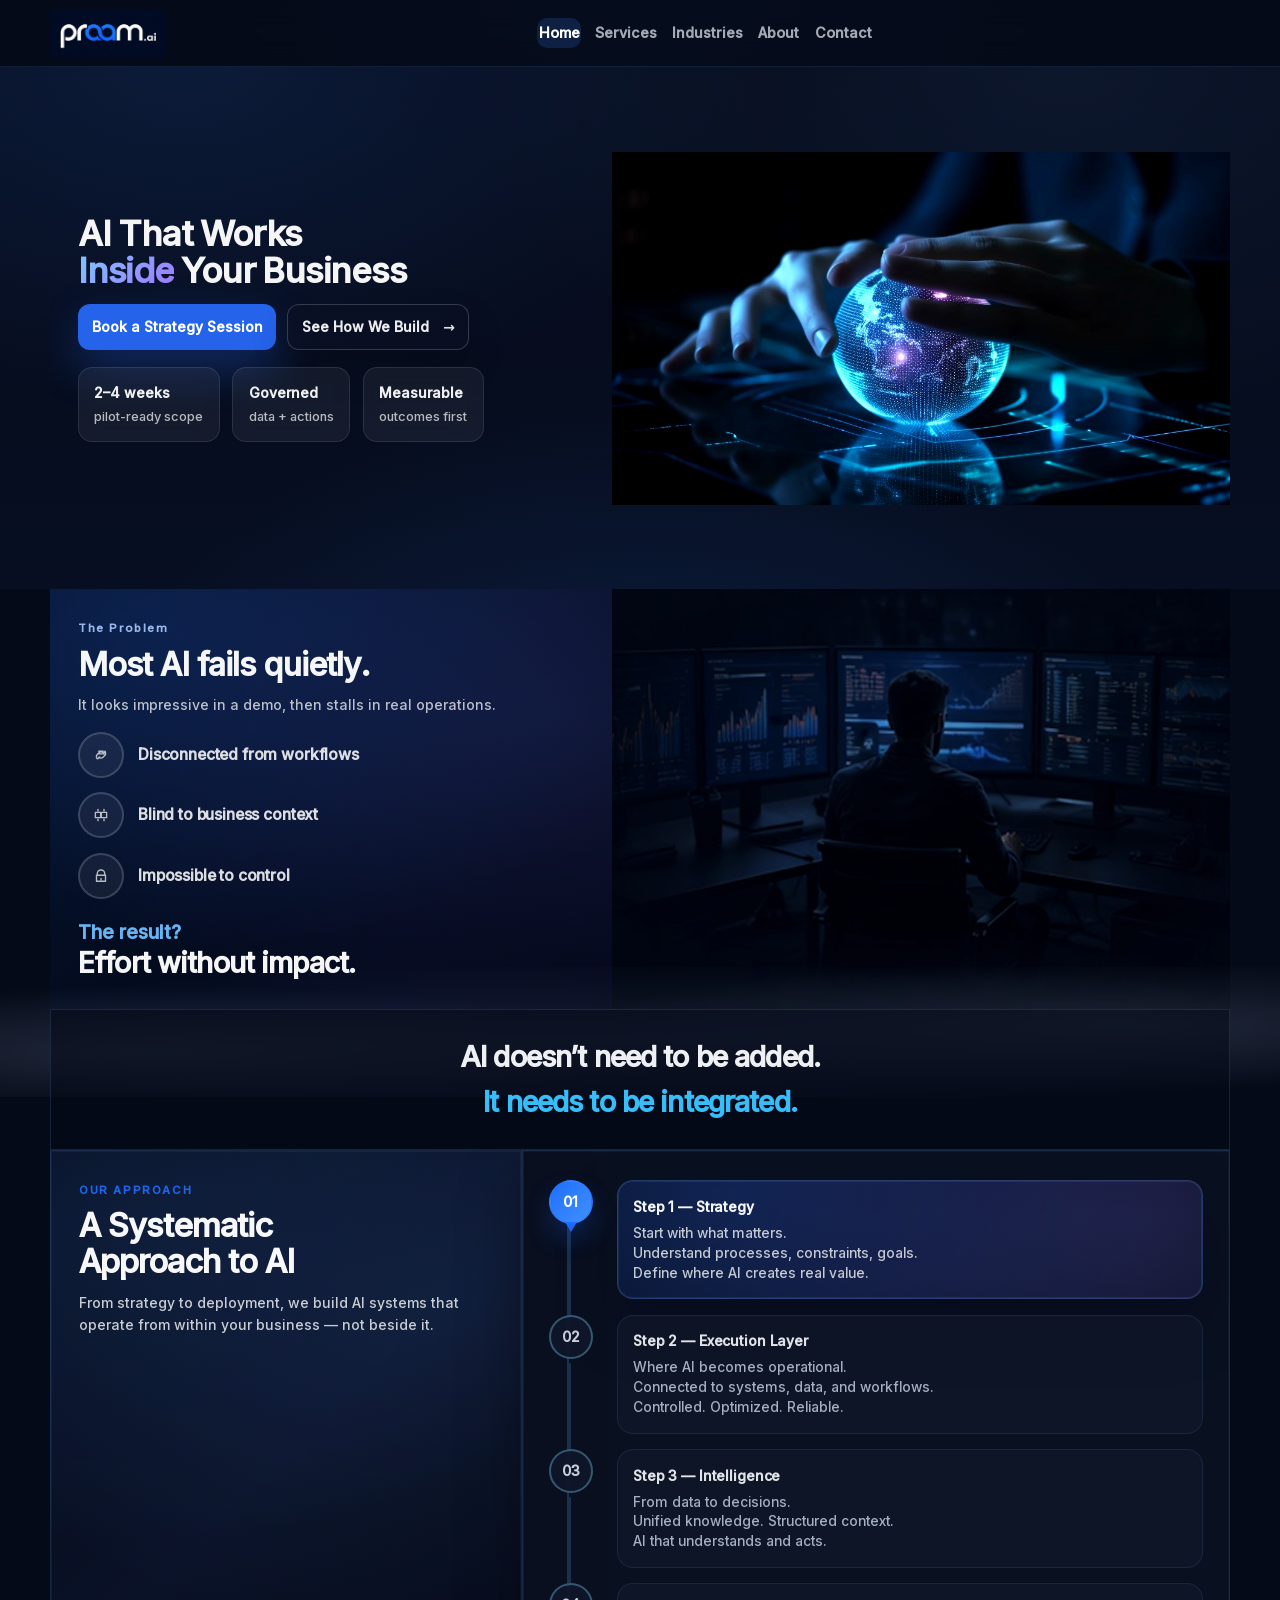
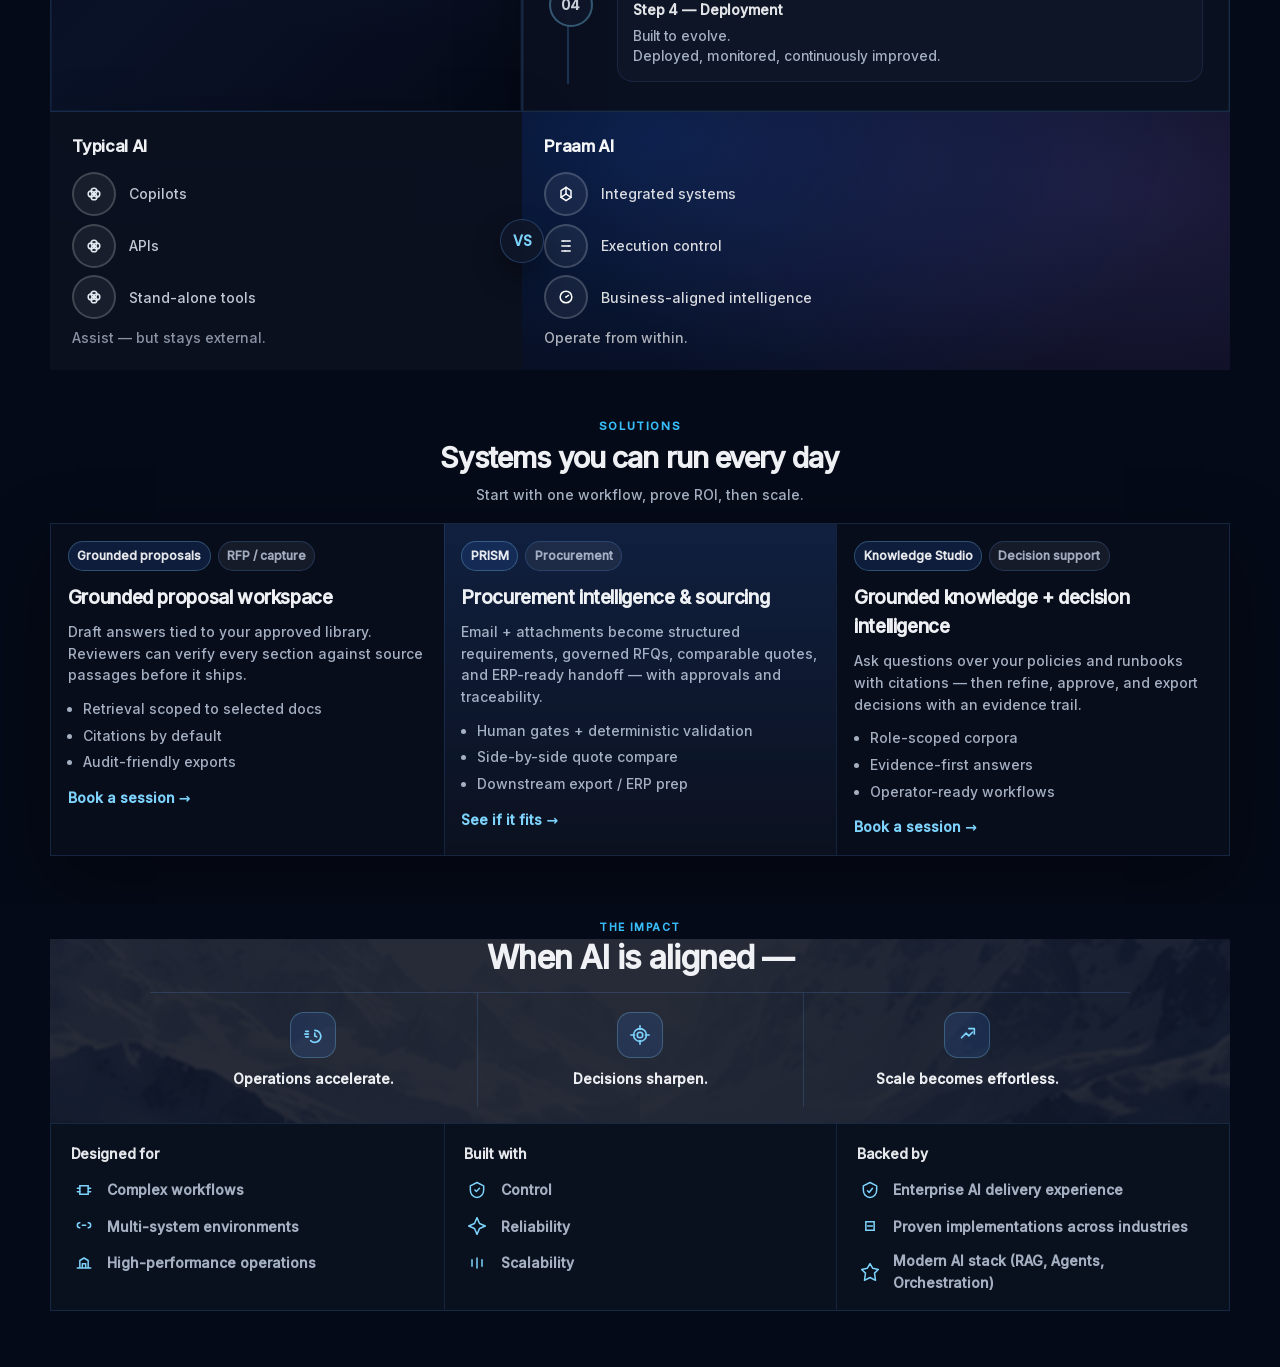
==== commit abaabf87: "Polish split heroes and remove header CTA Remove the top-bar Book a Strategy Session link site-wide " ====
--- a/index.html
+++ b/index.html
@@ -34,7 +34,6 @@
           <a href="about.html">About</a>
           <a href="contact.html">Contact</a>
         </nav>
-        <a class="btn btn-primary topbar-cta v2-topbar-cta" href="contact.html">Book a Strategy Session</a>
       </div>
     </header>
 
--- a/v2/v2.css
+++ b/v2/v2.css
@@ -1840,11 +1840,12 @@
   .site-v2.home-page .v2-panel.v2-panel--split.v2-panel--hero {
     min-height: auto;
   }
+  /* Hero PNGs/JPEGs: avoid a short box + cover clipping top/bottom */
   .site-v2.home-page .v2-panel-right--hero-image .v2-problem-image,
   .site-v2.services-page .v2-panel-right--hero-image .v2-problem-image,
   .site-v2.industries-page .v2-panel-right--hero-image .v2-problem-image,
   .site-v2.about-page .v2-panel-right--hero-image .v2-problem-image {
-    max-height: min(48vh, 380px);
+    max-height: none;
   }
   .site-v2 .v2-panel--approach {
     grid-template-columns: 1fr;
@@ -2026,11 +2027,14 @@
 }
 
 .site-v2.about-page .v2-panel.v2-panel--split.v2-panel--hero {
-  min-height: clamp(320px, 44vh, 460px);
+  min-height: clamp(440px, 58vh, 720px);
+  background: transparent;
 }
 
 .site-v2.about-page .v2-panel-left.v2-panel-left--hero {
   padding: clamp(1.2rem, 2.4vw, 1.65rem) clamp(1.25rem, 3vw, 2rem);
+  background: transparent;
+  box-shadow: none;
 }
 
 .site-v2.about-page .v2-panel--hero .v2-kicker {
@@ -2662,11 +2666,14 @@
 }
 
 .site-v2.home-page .v2-panel.v2-panel--split.v2-panel--hero {
-  min-height: clamp(320px, 44vh, 460px);
+  min-height: clamp(440px, 58vh, 720px);
+  background: transparent;
 }
 
 .site-v2.home-page .v2-panel-left.v2-panel-left--hero {
   padding: clamp(1.2rem, 2.4vw, 1.65rem) clamp(1.25rem, 3vw, 2rem);
+  background: transparent;
+  box-shadow: none;
 }
 
 /* Split-hero titles: match reduced home headline size */
@@ -2693,25 +2700,20 @@
 .site-v2.about-page .v2-panel-right--hero-image {
   position: relative;
   align-self: stretch;
-  min-height: 0;
+  min-height: clamp(380px, 52vh, 640px);
   padding: 0;
   overflow: hidden;
-  background: #050a18;
-}
-
+  /* Let `.v2-hero-bg` show through — avoids an extra black slab darker than the text column */
+  background: transparent;
+}
+
+/* Removed dark gradient overlays (they hid the art and skewed brightness left vs right) */
 .site-v2.home-page .v2-panel-right--hero-image::after,
 .site-v2.services-page .v2-panel-right--hero-image::after,
 .site-v2.industries-page .v2-panel-right--hero-image::after,
 .site-v2.about-page .v2-panel-right--hero-image::after {
-  content: "";
-  position: absolute;
-  inset: 0;
-  z-index: 1;
-  pointer-events: none;
-  background:
-    linear-gradient(90deg, rgba(5, 10, 24, 0.97) 0%, rgba(5, 10, 24, 0.45) 32%, rgba(5, 10, 24, 0.08) 58%, transparent 78%),
-    linear-gradient(180deg, rgba(5, 10, 24, 0.55) 0%, transparent 38%),
-    radial-gradient(ellipse 80% 60% at 85% 25%, transparent 20%, rgba(5, 10, 24, 0.25) 100%);
+  content: none;
+  display: none;
 }
 
 .site-v2.home-page .v2-panel-right--hero-image .v2-problem-image,
@@ -2729,9 +2731,82 @@
   min-height: 100%;
   margin: 0;
   padding: 0;
-  object-fit: cover;
-  object-position: 82% 22%;
-  filter: saturate(1.06) contrast(1.04);
+  /* cover crops square / tall art in a wide short column — keep full frame visible */
+  object-fit: contain;
+  object-position: center center;
+  filter: saturate(1.1) contrast(1.06) brightness(1.2);
+}
+
+@media (max-width: 980px) {
+  /*
+   * Stacked hero: large vh min-heights + `contain` left empty bands above/below the art.
+   * Drive height from width with native aspect ratios instead of a tall viewport strip.
+   */
+  .site-v2.home-page .v2-panel-right--hero-image,
+  .site-v2.services-page .v2-panel-right--hero-image,
+  .site-v2.industries-page .v2-panel-right--hero-image,
+  .site-v2.about-page .v2-panel-right--hero-image {
+    min-height: 0;
+    width: 100%;
+    max-height: none;
+  }
+
+  /* Slightly “shorter than square” so `contain` trims a bit of vertical dead band on phone */
+  .site-v2.home-page .v2-panel-right--hero-image,
+  .site-v2.industries-page .v2-panel-right--hero-image {
+    aspect-ratio: 1.08 / 1;
+  }
+
+  .site-v2.services-page .v2-panel-right--hero-image {
+    aspect-ratio: 1024 / 648;
+  }
+
+  .site-v2.about-page .v2-panel-right--hero-image {
+    aspect-ratio: 1024 / 678;
+  }
+
+  .site-v2.home-page .v2-panel-right--hero-image .v2-problem-image,
+  .site-v2.services-page .v2-panel-right--hero-image .v2-problem-image,
+  .site-v2.industries-page .v2-panel-right--hero-image .v2-problem-image,
+  .site-v2.about-page .v2-panel-right--hero-image .v2-problem-image {
+    object-fit: contain;
+    object-position: center center;
+    max-height: none;
+    filter: saturate(1.12) contrast(1.07) brightness(1.24);
+  }
+
+  .site-v2.industries-page .v2-panel-left.v2-panel-left--hero {
+    padding-bottom: clamp(0.65rem, 2vw, 1rem);
+  }
+
+  .site-v2.industries-page .v2-panel-right--hero-image {
+    margin-top: -0.2rem;
+    margin-bottom: -0.45rem;
+  }
+
+  .site-v2.industries-page .v2-hero + .v2-section--industries-grid .container {
+    padding-top: clamp(0.75rem, 2.8vw, 1.2rem);
+  }
+
+  .site-v2.home-page .v2-panel-left.v2-panel-left--hero {
+    padding-bottom: clamp(0.65rem, 2vw, 1rem);
+  }
+
+  .site-v2.home-page .v2-panel-right--hero-image {
+    margin-top: -0.15rem;
+    margin-bottom: -0.35rem;
+  }
+
+  .site-v2.services-page .v2-panel-left.v2-panel-left--hero,
+  .site-v2.about-page .v2-panel-left.v2-panel-left--hero {
+    padding-bottom: clamp(0.65rem, 2vw, 1rem);
+  }
+
+  .site-v2.services-page .v2-panel-right--hero-image,
+  .site-v2.about-page .v2-panel-right--hero-image {
+    margin-top: -0.15rem;
+    margin-bottom: -0.35rem;
+  }
 }
 
 .site-v2.home-page main > .v2-section {
@@ -3022,7 +3097,7 @@
 }
 
 .site-v2.services-page .v2-panel.v2-panel--split.v2-panel--hero {
-  min-height: clamp(320px, 44vh, 460px);
+  min-height: clamp(440px, 58vh, 720px);
 }
 
 .site-v2.services-page .v2-panel-left.v2-panel-left--hero {
@@ -3287,11 +3362,14 @@
 }
 
 .site-v2.industries-page .v2-panel.v2-panel--split.v2-panel--hero {
-  min-height: clamp(320px, 44vh, 460px);
+  min-height: clamp(440px, 58vh, 720px);
+  background: transparent;
 }
 
 .site-v2.industries-page .v2-panel-left.v2-panel-left--hero {
   padding: clamp(1.2rem, 2.4vw, 1.65rem) clamp(1.25rem, 3vw, 2rem);
+  background: transparent;
+  box-shadow: none;
 }
 
 .site-v2.industries-page .v2-panel--hero .v2-kicker {
@@ -3322,9 +3400,11 @@
   padding-top: 0;
 }
 
-/* First block below hero: breathing room from split hero */
-.site-v2.industries-page .v2-hero + .v2-section .container {
-  padding-top: clamp(2rem, 5vw, 3.25rem);
+/* First block below hero: breathing room from split hero (desktop / tablet wide) */
+@media (min-width: 981px) {
+  .site-v2.industries-page .v2-hero + .v2-section .container {
+    padding-top: clamp(2rem, 5vw, 3.25rem);
+  }
 }
 
 .site-v2.industries-page .v2-industries-section-head .v2-kicker {
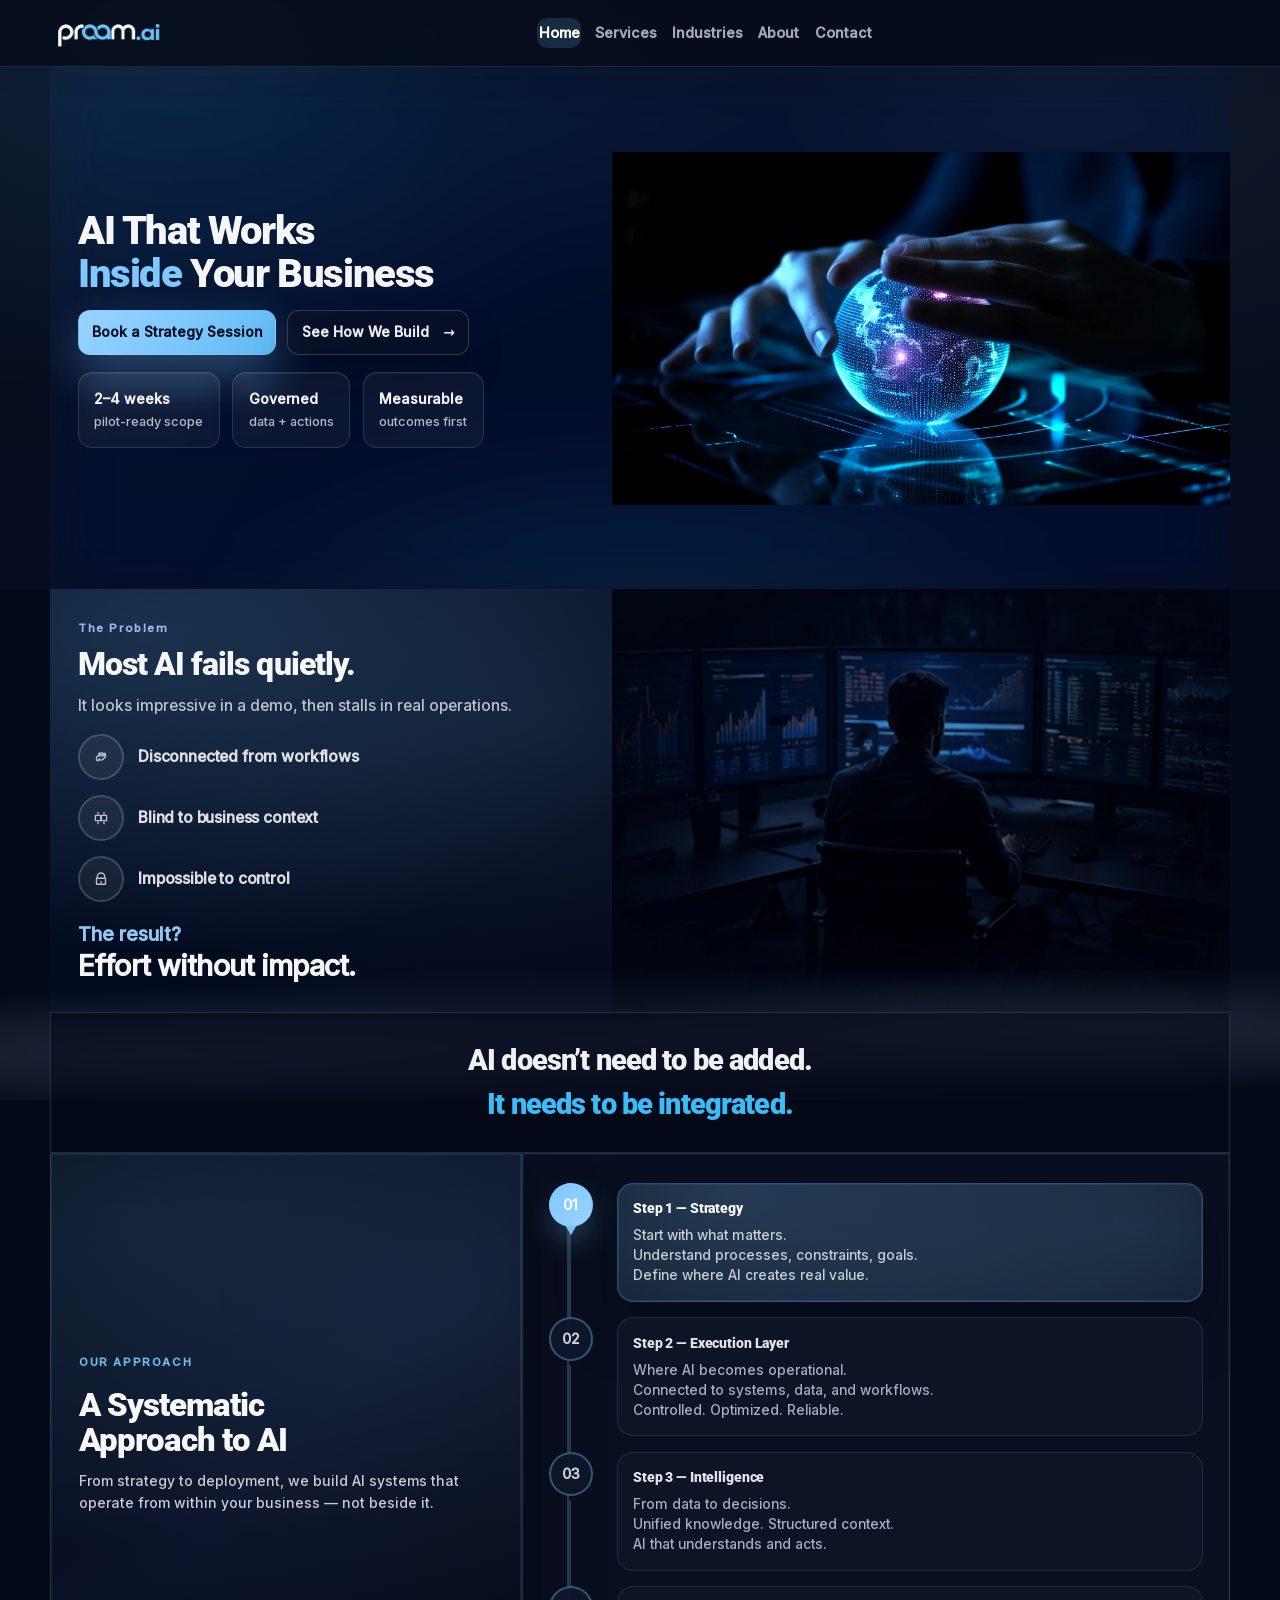
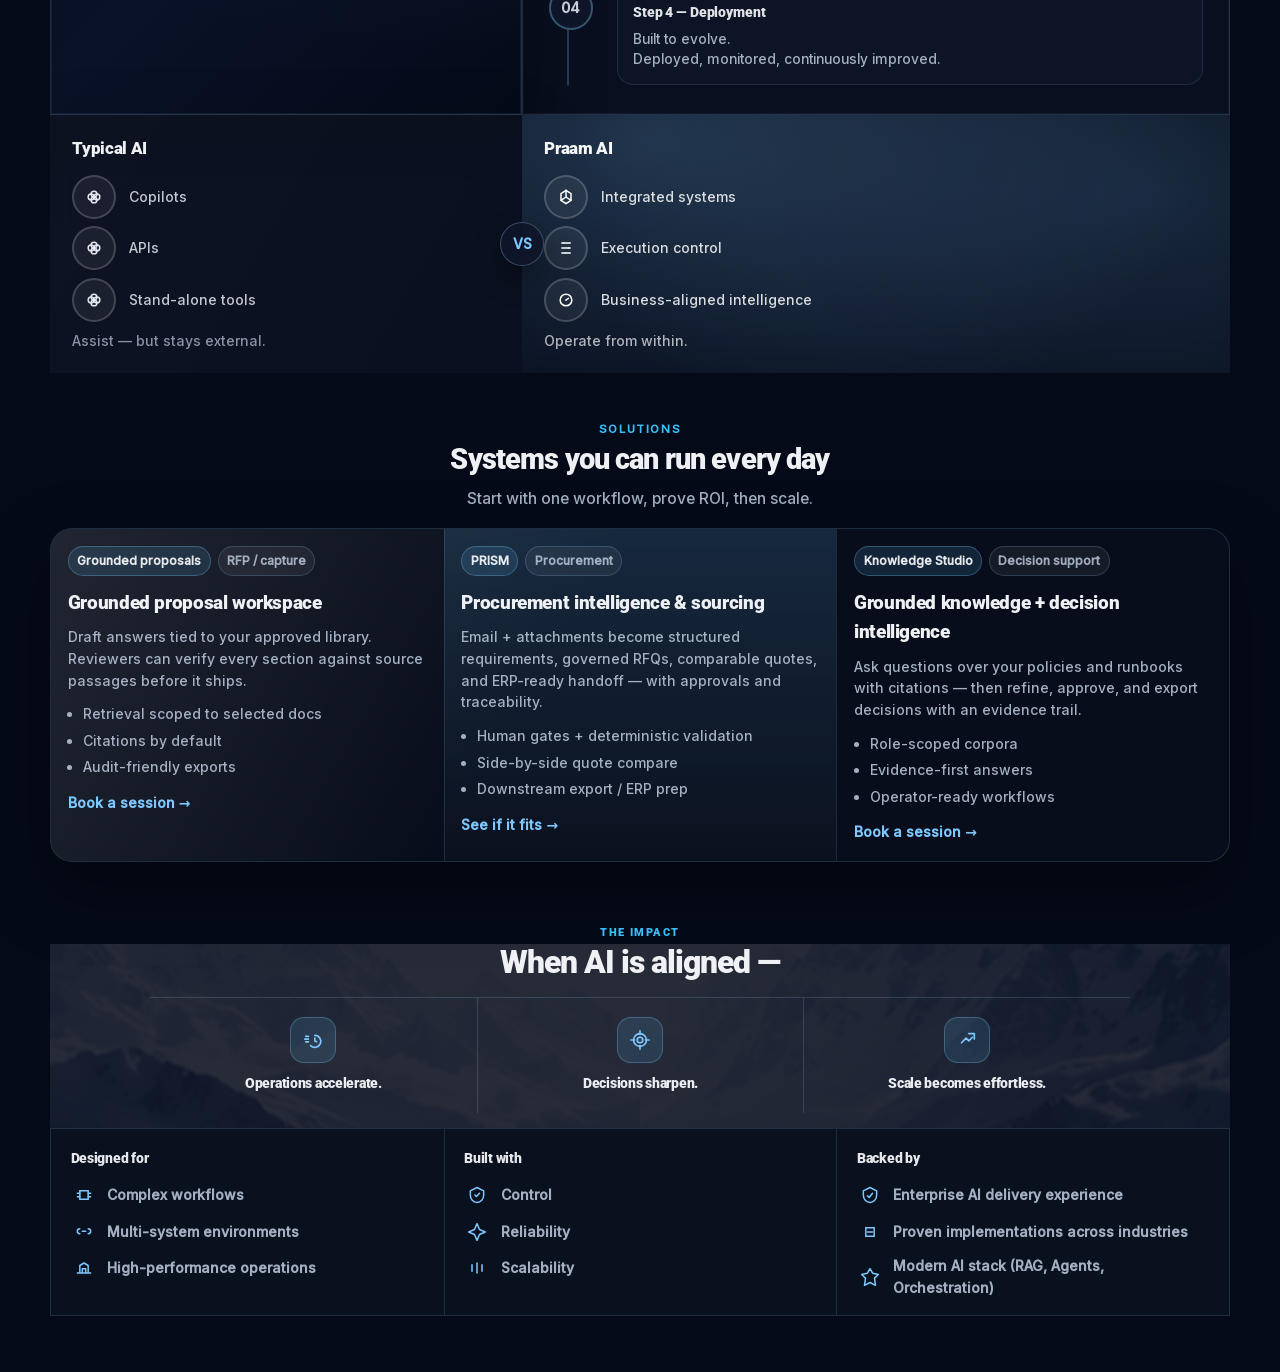
==== commit 55101ef2: "Align marketing site with Knowledge Studio brand and glass polish. Swap in the studio logo, map acce" ====
--- a/index.html
+++ b/index.html
@@ -20,7 +20,7 @@
         <a class="brand v2-brand" href="#home" aria-label="Praam AI home">
           <img
             class="brand-logo-img"
-            src="assets/logo-praam-header.png"
+            src="assets/logo-praam.png?v=ks-20260803"
             alt="praam.ai logo"
             width="1024"
             height="426"
--- a/css/fonts.css
+++ b/css/fonts.css
@@ -1,4 +1,4 @@
-/* Self-hosted Inter + Inter Tight (SIL Open Font License 1.1).
+/* Self-hosted Inter and Roboto (SIL Open Font License 1.1).
    Subsets: latin + latin-ext — covers English and European Latin scripts. */
 
 @font-face {
@@ -38,55 +38,55 @@
 }
 
 @font-face {
-  font-family: "Inter Tight";
+  font-family: "Roboto";
   font-style: normal;
-  font-weight: 600;
+  font-weight: 700;
   font-display: swap;
-  src: url("../assets/fonts/inter-tight-latin-ext.woff2") format("woff2");
+  src: url("../assets/fonts/roboto-latin-ext.woff2") format("woff2");
   unicode-range: U+0100-02BA, U+02BD-02C5, U+02C7-02CC, U+02CE-02D7, U+02DD-02FF, U+0304, U+0308, U+0329, U+1D00-1DBF, U+1E00-1E9F, U+1EF2-1EFF, U+2020, U+20A0-20AB, U+20AD-20C0, U+2113, U+2C60-2C7F, U+A720-A7FF;
 }
 
 @font-face {
-  font-family: "Inter Tight";
+  font-family: "Roboto";
   font-style: normal;
-  font-weight: 600;
+  font-weight: 700;
   font-display: swap;
-  src: url("../assets/fonts/inter-tight-latin.woff2") format("woff2");
+  src: url("../assets/fonts/roboto-latin.woff2") format("woff2");
   unicode-range: U+0000-00FF, U+0131, U+0152-0153, U+02BB-02BC, U+02C6, U+02DA, U+02DC, U+0304, U+0308, U+0329, U+2000-206F, U+20AC, U+2122, U+2191, U+2193, U+2212, U+2215, U+FEFF, U+FFFD;
 }
 
 @font-face {
-  font-family: "Inter Tight";
+  font-family: "Roboto";
   font-style: normal;
-  font-weight: 700;
+  font-weight: 800;
   font-display: swap;
-  src: url("../assets/fonts/inter-tight-latin-ext.woff2") format("woff2");
+  src: url("../assets/fonts/roboto-latin-ext.woff2") format("woff2");
   unicode-range: U+0100-02BA, U+02BD-02C5, U+02C7-02CC, U+02CE-02D7, U+02DD-02FF, U+0304, U+0308, U+0329, U+1D00-1DBF, U+1E00-1E9F, U+1EF2-1EFF, U+2020, U+20A0-20AB, U+20AD-20C0, U+2113, U+2C60-2C7F, U+A720-A7FF;
 }
 
 @font-face {
-  font-family: "Inter Tight";
+  font-family: "Roboto";
   font-style: normal;
-  font-weight: 700;
+  font-weight: 800;
   font-display: swap;
-  src: url("../assets/fonts/inter-tight-latin.woff2") format("woff2");
+  src: url("../assets/fonts/roboto-latin.woff2") format("woff2");
   unicode-range: U+0000-00FF, U+0131, U+0152-0153, U+02BB-02BC, U+02C6, U+02DA, U+02DC, U+0304, U+0308, U+0329, U+2000-206F, U+20AC, U+2122, U+2191, U+2193, U+2212, U+2215, U+FEFF, U+FFFD;
 }
 
 @font-face {
-  font-family: "Inter Tight";
+  font-family: "Roboto";
   font-style: normal;
-  font-weight: 800;
+  font-weight: 900;
   font-display: swap;
-  src: url("../assets/fonts/inter-tight-latin-ext.woff2") format("woff2");
+  src: url("../assets/fonts/roboto-latin-ext.woff2") format("woff2");
   unicode-range: U+0100-02BA, U+02BD-02C5, U+02C7-02CC, U+02CE-02D7, U+02DD-02FF, U+0304, U+0308, U+0329, U+1D00-1DBF, U+1E00-1E9F, U+1EF2-1EFF, U+2020, U+20A0-20AB, U+20AD-20C0, U+2113, U+2C60-2C7F, U+A720-A7FF;
 }
 
 @font-face {
-  font-family: "Inter Tight";
+  font-family: "Roboto";
   font-style: normal;
-  font-weight: 800;
+  font-weight: 900;
   font-display: swap;
-  src: url("../assets/fonts/inter-tight-latin.woff2") format("woff2");
+  src: url("../assets/fonts/roboto-latin.woff2") format("woff2");
   unicode-range: U+0000-00FF, U+0131, U+0152-0153, U+02BB-02BC, U+02C6, U+02DA, U+02DC, U+0304, U+0308, U+0329, U+2000-206F, U+20AC, U+2122, U+2191, U+2193, U+2212, U+2215, U+FEFF, U+FFFD;
 }
--- a/v2/v2.css
+++ b/v2/v2.css
@@ -1,13 +1,36 @@
 /* v2 styles are fully scoped to avoid touching v1. */
 .site-v2 {
   --font-body: "Inter", system-ui, -apple-system, Segoe UI, Roboto, sans-serif;
-  --font-heading: "Inter Tight", "Inter", system-ui, -apple-system, Segoe UI, Roboto, sans-serif;
+  --font-heading: "Roboto", "Inter", system-ui, -apple-system, Segoe UI, sans-serif;
   color: rgba(11, 16, 32, 0.92);
-}
-
-/* Solid dark canvas — no full-page background image */
+
+  /* Liquid glass — same blue family only (no contrasting hues) */
+  --v2-glass-fill: rgba(255, 255, 255, 0.1);
+  --v2-glass-fill-strong: rgba(255, 255, 255, 0.14);
+  --v2-glass-border: rgba(255, 255, 255, 0.18);
+  --v2-glass-border-dark: rgba(255, 255, 255, 0.12);
+  --v2-glass-shadow: 0 8px 32px rgba(7, 20, 46, 0.12), inset 0 1px 0 rgba(255, 255, 255, 0.14);
+  --v2-glass-shadow-dark: 0 8px 32px rgba(2, 5, 22, 0.45), inset 0 1px 0 rgba(255, 255, 255, 0.06);
+  --v2-glass-sheen: linear-gradient(120deg, rgba(255, 255, 255, 0.1), transparent 42%);
+  --v2-glass-blur: blur(24px) saturate(160%);
+  --v2-blue: #7fc8ff;
+  --v2-blue-soft: rgba(127, 200, 255, 0.16);
+  --v2-blue-mid: #5eb8f0;
+  --v2-blue-light: #99d3ff;
+  --v2-blue-sky: #7fc8ff;
+  --v2-navy: #041127;
+  --v2-navy-deep: #020516;
+}
+
+/* Solid dark canvas with soft blue ambient (related blues only) */
 body.site-v2 {
   background-color: #050a18;
+  background-image:
+    radial-gradient(circle at 15% 8%, rgba(127, 200, 255, 0.18) 0%, transparent 52%),
+    radial-gradient(circle at 88% 12%, rgba(127, 200, 255, 0.1) 0%, transparent 50%),
+    radial-gradient(circle at 40% 95%, rgba(94, 184, 240, 0.12) 0%, transparent 55%),
+    linear-gradient(180deg, #050a18 0%, #041127 100%);
+  background-attachment: fixed;
   font-family: var(--font-body);
   font-weight: 450;
   line-height: 1.55;
@@ -24,7 +47,8 @@
 .site-v2 .v2-h3,
 .site-v2 .v2-bridge-title,
 .site-v2 .v2-approach-title,
-.site-v2 .v2-timeline-title {
+.site-v2 .v2-timeline-title,
+.site-v2 [class$="-title"] {
   font-family: var(--font-heading);
   letter-spacing: -0.02em;
 }
@@ -60,8 +84,8 @@
   margin: 0;
   padding: 2.1rem 0 1.35rem 0;
   background:
-    radial-gradient(900px 520px at 18% 10%, rgba(35, 110, 255, 0.16), transparent 62%),
-    radial-gradient(860px 520px at 88% 30%, rgba(120, 120, 255, 0.12), transparent 66%),
+    radial-gradient(900px 520px at 18% 10%, rgba(127, 200, 255, 0.16), transparent 62%),
+    radial-gradient(860px 520px at 88% 30%, rgba(127, 200, 255, 0.1), transparent 66%),
     linear-gradient(135deg, #041127, #020516);
   color: rgba(255, 255, 255, 0.92);
   border-top: 0;
@@ -122,18 +146,18 @@
 
 .site-v2 .footer-form input {
   border-radius: 12px;
-  border: 1px solid rgba(120, 170, 255, 0.22);
+  border: 1px solid rgba(127, 200, 255, 0.22);
   background: rgba(255, 255, 255, 0.06);
   color: rgba(255, 255, 255, 0.92);
 }
 
 .site-v2 .footer-form input:focus {
-  border-color: rgba(110, 190, 255, 0.45);
-  box-shadow: 0 0 0 4px rgba(31, 110, 255, 0.16);
+  border-color: rgba(153, 211, 255, 0.45);
+  box-shadow: 0 0 0 4px rgba(127, 200, 255, 0.16);
 }
 
 .site-v2 .footer-bottom {
-  border-top: 1px solid rgba(120, 170, 255, 0.18);
+  border-top: 1px solid rgba(127, 200, 255, 0.18);
   color: rgba(255, 255, 255, 0.62);
   font-weight: 500;
 }
@@ -149,10 +173,13 @@
 .site-v2 .topbar.v2-topbar {
   background: rgba(243, 246, 251, 0.72);
   border-bottom: 1px solid rgba(11, 16, 32, 0.08);
+  box-shadow: 0 8px 28px rgba(7, 20, 46, 0.08);
+  backdrop-filter: var(--v2-glass-blur);
+  -webkit-backdrop-filter: var(--v2-glass-blur);
 }
 
 .site-v2 .topbar.v2-topbar.is-scrolled {
-  background: rgba(243, 246, 251, 0.86);
+  background: rgba(243, 246, 251, 0.88);
   box-shadow: 0 18px 40px rgba(2, 8, 20, 0.12);
 }
 
@@ -162,22 +189,23 @@
 
 .site-v2 .topbar .site-nav a:hover {
   color: rgba(11, 16, 32, 0.9);
-  background: rgba(31, 110, 255, 0.08);
-}
-
-.site-v2 .topbar .site-nav a.is-active {
+  background: rgba(127, 200, 255, 0.08);
+}
+
+.site-v2 .topbar .site-nav a.is-active,
+.site-v2 .topbar .site-nav a[aria-current="page"] {
   color: rgba(11, 16, 32, 0.92);
-  background: rgba(31, 110, 255, 0.12);
+  background: rgba(127, 200, 255, 0.12);
 }
 
 .site-v2 .btn-primary {
   color: #fff;
-  background: linear-gradient(135deg, #1d6bff, #3a2bff);
-  box-shadow: 0 18px 44px rgba(29, 107, 255, 0.22);
+  background: linear-gradient(135deg, #99d3ff, #7fc8ff 45%, #5eb8f0);
+  box-shadow: 0 18px 44px rgba(127, 200, 255, 0.22);
 }
 
 .site-v2 .btn-primary:hover {
-  box-shadow: 0 20px 52px rgba(29, 107, 255, 0.3);
+  box-shadow: 0 20px 52px rgba(127, 200, 255, 0.3);
 }
 
 .site-v2 .v2-topbar-cta,
@@ -189,14 +217,15 @@
 
 .site-v2 .v2-topbar-cta.btn-primary,
 .site-v2 .v2-primary-cta.btn-primary {
-  background: #2563eb;
-  box-shadow: 0 18px 44px rgba(37, 99, 235, 0.32);
+  background: linear-gradient(135deg, #99d3ff 0%, #7fc8ff 50%, #5eb8f0 100%);
+  color: #041127;
+  box-shadow: 0 18px 44px rgba(127, 200, 255, 0.32);
 }
 
 .site-v2 .v2-topbar-cta.btn-primary:hover,
 .site-v2 .v2-primary-cta.btn-primary:hover {
-  background: #3b82f6;
-  box-shadow: 0 20px 52px rgba(37, 99, 235, 0.38);
+  background: linear-gradient(135deg, #c5e8ff 0%, #7fc8ff 55%, #5eb8f0 100%);
+  box-shadow: 0 20px 52px rgba(127, 200, 255, 0.38);
 }
 
 .site-v2 .btn-ghost {
@@ -216,7 +245,7 @@
   font-weight: 800;
   letter-spacing: 0.14em;
   font-size: 0.82rem;
-  color: rgba(31, 110, 255, 0.9);
+  color: rgba(127, 200, 255, 0.9);
 }
 
 .site-v2 .v2-h1 {
@@ -224,14 +253,24 @@
   line-height: 1.02;
   letter-spacing: -0.04em;
   font-weight: 900;
-  font-size: clamp(2.4rem, 5vw, 3.85rem);
+  font-size: clamp(2.7rem, 5.4vw, 4.2rem);
 }
 
 .site-v2 .v2-h1-accent {
-  background: linear-gradient(135deg, rgba(125, 199, 255, 1), rgba(160, 120, 255, 1));
+  background: linear-gradient(135deg, #99d3ff 0%, #7fc8ff 55%, #5eb8f0 100%);
   -webkit-background-clip: text;
   background-clip: text;
   color: transparent;
+}
+
+.site-v2.home-page .v2-panel--hero .v2-h1-accent,
+.site-v2.services-page .v2-panel--hero .v2-h1-accent,
+.site-v2.industries-page .v2-panel--hero .v2-h1-accent,
+.site-v2.about-page .v2-panel--hero .v2-h1-accent {
+  background: none;
+  -webkit-background-clip: border-box;
+  background-clip: border-box;
+  color: #7fc8ff;
 }
 
 .site-v2 .v2-lede {
@@ -252,9 +291,9 @@
   position: absolute;
   inset: -120px -120px -120px -120px;
   background:
-    radial-gradient(980px 560px at 20% 14%, rgba(31, 110, 255, 0.16), transparent 62%),
-    radial-gradient(980px 580px at 78% 16%, rgba(160, 120, 255, 0.12), transparent 62%),
-    radial-gradient(1300px 720px at 50% 110%, rgba(31, 110, 255, 0.08), transparent 64%),
+    radial-gradient(980px 560px at 20% 14%, rgba(127, 200, 255, 0.16), transparent 62%),
+    radial-gradient(980px 580px at 78% 16%, rgba(127, 200, 255, 0.12), transparent 62%),
+    radial-gradient(1300px 720px at 50% 110%, rgba(127, 200, 255, 0.08), transparent 64%),
     linear-gradient(180deg, rgba(243, 246, 251, 0.9), rgba(243, 246, 251, 1));
   filter: saturate(1.08);
   pointer-events: none;
@@ -274,6 +313,13 @@
 .site-v2 .v2-panel--hero {
   /* Make hero panel ~30% larger (taller) than default split panels */
   min-height: clamp(520px, 72vh, 760px);
+}
+
+.site-v2 .v2-panel.v2-panel--hero::before,
+.site-v2 .v2-panel--hero.v2-panel--split::before {
+  /* Hero already has navy + blue glow — skip heavy white sheen */
+  background: linear-gradient(120deg, rgba(255, 255, 255, 0.06), transparent 38%);
+  opacity: 0.45;
 }
 
 /* Force square corners (override `.v2-panel` default radius) */
@@ -292,13 +338,13 @@
   min-height: 0;
   padding: clamp(1.75rem, 3vw, 2.5rem) clamp(1.5rem, 2.6vw, 2.35rem);
   background:
-    radial-gradient(900px 520px at 18% 10%, rgba(35, 110, 255, 0.18), transparent 62%),
-    radial-gradient(860px 520px at 88% 30%, rgba(120, 120, 255, 0.12), transparent 66%),
+    radial-gradient(900px 520px at 18% 10%, rgba(127, 200, 255, 0.18), transparent 62%),
+    radial-gradient(860px 520px at 88% 30%, rgba(94, 184, 240, 0.12), transparent 66%),
     linear-gradient(135deg, #041127, #020516);
   border-bottom: 0;
   box-shadow:
     0 28px 70px rgba(2, 5, 22, 0.35),
-    0 0 0 1px rgba(130, 200, 255, 0.12) inset;
+    0 0 0 1px rgba(127, 200, 255, 0.12) inset;
 }
 
 .site-v2 .v2-panel--hero .v2-kicker {
@@ -340,9 +386,12 @@
   gap: 0.2rem;
   padding: 1.05rem 1.1rem;
   border-radius: 14px;
-  background: rgba(255, 255, 255, 0.06);
-  border: 1px solid rgba(255, 255, 255, 0.1);
-  backdrop-filter: blur(10px);
+  /* Subtle frost — hint of white only, not milky */
+  background: rgba(255, 255, 255, 0.04);
+  border: 1px solid rgba(255, 255, 255, 0.12);
+  box-shadow: inset 0 1px 0 rgba(255, 255, 255, 0.06);
+  backdrop-filter: blur(12px) saturate(140%);
+  -webkit-backdrop-filter: blur(12px) saturate(140%);
 }
 
 .site-v2 .v2-proof-top {
@@ -362,7 +411,7 @@
   border: 1px solid rgba(255, 255, 255, 0.12);
   box-shadow:
     0 28px 60px rgba(0, 0, 0, 0.35),
-    0 0 0 1px rgba(120, 170, 255, 0.12) inset;
+    0 0 0 1px rgba(127, 200, 255, 0.12) inset;
   padding: 1.1rem 1.1rem 1rem 1.1rem;
 }
 
@@ -376,8 +425,8 @@
 .site-v2 .v2-visual-pill {
   padding: 0.35rem 0.6rem;
   border-radius: 999px;
-  background: rgba(29, 107, 255, 0.16);
-  border: 1px solid rgba(120, 170, 255, 0.18);
+  background: rgba(127, 200, 255, 0.16);
+  border: 1px solid rgba(127, 200, 255, 0.18);
   font-weight: 750;
   font-size: 0.86rem;
   color: rgba(210, 228, 255, 0.95);
@@ -402,7 +451,7 @@
   height: 120px;
   transform: translateX(-50%);
   border-radius: 18px;
-  background: linear-gradient(135deg, rgba(35, 110, 255, 0.16), rgba(160, 120, 255, 0.14));
+  background: linear-gradient(135deg, rgba(127, 200, 255, 0.16), rgba(127, 200, 255, 0.14));
   border: 1px solid rgba(255, 255, 255, 0.12);
   box-shadow: 0 22px 40px rgba(0, 0, 0, 0.28);
 }
@@ -421,7 +470,7 @@
 .site-v2 .v2-layer--3 {
   top: 10px;
   opacity: 1;
-  background: linear-gradient(135deg, rgba(35, 110, 255, 0.22), rgba(160, 120, 255, 0.18));
+  background: linear-gradient(135deg, rgba(127, 200, 255, 0.22), rgba(127, 200, 255, 0.18));
 }
 
 .site-v2 .v2-visual-footer {
@@ -550,7 +599,7 @@
 }
 
 .site-v2 .v2-section--bridge .v2-kicker {
-  color: rgba(31, 110, 255, 0.9);
+  color: rgba(127, 200, 255, 0.9);
 }
 
 .site-v2 .v2-section--intro {
@@ -574,10 +623,28 @@
 }
 
 .site-v2 .v2-panel {
-  border-radius: 24px;
-  background: rgba(255, 255, 255, 0.05);
-  border: 1px solid rgba(255, 255, 255, 0.1);
-  box-shadow: 0 26px 60px rgba(0, 0, 0, 0.28);
+  position: relative;
+  overflow: hidden;
+  border-radius: 22px;
+  background: rgba(255, 255, 255, 0.06);
+  border: 1px solid var(--v2-glass-border-dark);
+  box-shadow: var(--v2-glass-shadow-dark);
+  backdrop-filter: var(--v2-glass-blur);
+  -webkit-backdrop-filter: var(--v2-glass-blur);
+}
+
+.site-v2 .v2-panel::before {
+  content: "";
+  position: absolute;
+  inset: 0;
+  background: var(--v2-glass-sheen);
+  pointer-events: none;
+  z-index: 0;
+}
+
+.site-v2 .v2-panel > * {
+  position: relative;
+  z-index: 1;
 }
 
 .site-v2 .v2-panel--split {
@@ -589,8 +656,8 @@
 .site-v2 .v2-panel-left {
   padding: 2.2rem 2rem;
   background:
-    radial-gradient(900px 520px at 18% 10%, rgba(35, 110, 255, 0.16), transparent 62%),
-    radial-gradient(860px 520px at 88% 30%, rgba(120, 120, 255, 0.12), transparent 66%),
+    radial-gradient(900px 520px at 18% 10%, rgba(127, 200, 255, 0.16), transparent 62%),
+    radial-gradient(860px 520px at 88% 30%, rgba(127, 200, 255, 0.1), transparent 66%),
     linear-gradient(135deg, #041127, #020516);
   color: rgba(255, 255, 255, 0.92);
 }
@@ -654,10 +721,11 @@
 
 .site-v2 .v2-section--intro .v2-subtitle {
   color: rgba(255, 255, 255, 0.72);
+  font-size: 1.12rem;
 }
 
 .site-v2 .v2-section--intro .v2-result-label {
-  color: rgba(110, 190, 255, 0.95);
+  color: rgba(153, 211, 255, 0.95);
 }
 
 .site-v2 .v2-problem-list {
@@ -702,7 +770,7 @@
 .site-v2 .v2-result-label {
   font-weight: 920;
   font-size: 1.38rem;
-  color: rgba(31, 110, 255, 0.9);
+  color: rgba(127, 200, 255, 0.9);
 }
 
 .site-v2 .v2-result-value {
@@ -739,8 +807,8 @@
   height: 220px;
   border-radius: 18px;
   background:
-    radial-gradient(800px 320px at 30% 30%, rgba(35, 110, 255, 0.28), transparent 60%),
-    radial-gradient(740px 300px at 70% 55%, rgba(160, 120, 255, 0.22), transparent 62%),
+    radial-gradient(800px 320px at 30% 30%, rgba(127, 200, 255, 0.28), transparent 60%),
+    radial-gradient(740px 300px at 70% 55%, rgba(127, 200, 255, 0.22), transparent 62%),
     linear-gradient(135deg, rgba(255, 255, 255, 0.06), rgba(255, 255, 255, 0.02));
   border: 1px solid rgba(255, 255, 255, 0.1);
 }
@@ -828,7 +896,7 @@
 }
 
 .site-v2 .v2-bridge--light .v2-bridge-accent {
-  color: rgba(31, 110, 255, 0.95);
+  color: rgba(127, 200, 255, 0.95);
 }
 
 .site-v2 .v2-kicker--dark {
@@ -844,16 +912,18 @@
 
 .site-v2 .v2-approach-left {
   /* Single square panel (no rounding), 40% width column */
-  border-radius: 24px;
+  border-radius: 22px;
   padding: 2.2rem 2rem;
   background:
-    radial-gradient(900px 520px at 18% 10%, rgba(110, 190, 255, 0.34), transparent 62%),
-    radial-gradient(860px 520px at 92% 30%, rgba(120, 120, 255, 0.22), transparent 66%),
+    radial-gradient(900px 520px at 18% 10%, rgba(153, 211, 255, 0.34), transparent 62%),
+    radial-gradient(860px 520px at 92% 30%, rgba(94, 184, 240, 0.22), transparent 66%),
     linear-gradient(135deg, #041127, #062656);
-  border: 1px solid rgba(120, 170, 255, 0.22);
+  border: 1px solid rgba(127, 200, 255, 0.22);
   box-shadow:
     0 28px 70px rgba(2, 5, 22, 0.35),
-    0 0 0 1px rgba(130, 200, 255, 0.12) inset;
+    0 0 0 1px rgba(127, 200, 255, 0.12) inset;
+  backdrop-filter: blur(20px) saturate(150%);
+  -webkit-backdrop-filter: blur(20px) saturate(150%);
 }
 
 .site-v2 .v2-approach-title {
@@ -926,7 +996,7 @@
 
 .site-v2 .v2-timeline-item.is-complete::after,
 .site-v2 .v2-timeline-item.is-active::after {
-  background: rgba(31, 110, 255, 0.8);
+  background: rgba(127, 200, 255, 0.8);
 }
 
 .site-v2 .v2-timeline-dot {
@@ -953,15 +1023,15 @@
   height: 0;
   border-left: 6px solid transparent;
   border-right: 6px solid transparent;
-  border-top: 10px solid rgba(31, 110, 255, 0.95);
-  filter: drop-shadow(0 8px 12px rgba(31, 110, 255, 0.18));
+  border-top: 10px solid rgba(127, 200, 255, 0.95);
+  filter: drop-shadow(0 8px 12px rgba(127, 200, 255, 0.18));
 }
 
 .site-v2 .v2-timeline-item.is-active .v2-timeline-dot {
-  background: linear-gradient(135deg, rgba(31, 110, 255, 1), rgba(65, 145, 255, 1));
-  border-color: rgba(31, 110, 255, 0.2);
+  background: linear-gradient(135deg, rgba(127, 200, 255, 1), rgba(153, 211, 255, 1));
+  border-color: rgba(127, 200, 255, 0.2);
   color: #fff;
-  box-shadow: 0 14px 26px rgba(31, 110, 255, 0.22);
+  box-shadow: 0 14px 26px rgba(127, 200, 255, 0.22);
 }
 
 .site-v2 .v2-timeline-item {
@@ -974,7 +1044,7 @@
 
 .site-v2 .v2-timeline-item:hover .v2-timeline-card {
   transform: translateY(-1px);
-  border-color: rgba(31, 110, 255, 0.16);
+  border-color: rgba(127, 200, 255, 0.16);
   box-shadow: 0 18px 34px rgba(2, 8, 20, 0.12);
 }
 
@@ -987,13 +1057,13 @@
 
 .site-v2 .v2-timeline-item.is-active .v2-timeline-card {
   background:
-    radial-gradient(900px 520px at 18% 10%, rgba(35, 110, 255, 0.22), transparent 62%),
-    radial-gradient(860px 520px at 88% 30%, rgba(160, 120, 255, 0.16), transparent 66%),
+    radial-gradient(900px 520px at 18% 10%, rgba(127, 200, 255, 0.22), transparent 62%),
+    radial-gradient(860px 520px at 88% 30%, rgba(127, 200, 255, 0.16), transparent 66%),
     linear-gradient(180deg, rgba(5, 10, 24, 0.94), rgba(5, 10, 24, 0.88));
-  border-color: rgba(120, 170, 255, 0.22);
+  border-color: rgba(127, 200, 255, 0.22);
   box-shadow:
     0 26px 60px rgba(2, 5, 22, 0.28),
-    0 0 0 1px rgba(130, 200, 255, 0.1) inset;
+    0 0 0 1px rgba(127, 200, 255, 0.1) inset;
 }
 
 .site-v2 .v2-timeline-title {
@@ -1069,8 +1139,8 @@
   place-items: center;
   font-weight: 900;
   color: rgba(210, 228, 255, 0.95);
-  background: rgba(29, 107, 255, 0.18);
-  border: 1px solid rgba(120, 170, 255, 0.22);
+  background: rgba(127, 200, 255, 0.18);
+  border: 1px solid rgba(127, 200, 255, 0.22);
 }
 
 .site-v2 .v2-step-title {
@@ -1118,13 +1188,13 @@
 
 .site-v2 .v2-vs-col--dark {
   background:
-    radial-gradient(900px 520px at 18% 10%, rgba(35, 110, 255, 0.22), transparent 62%),
-    radial-gradient(860px 520px at 88% 30%, rgba(160, 120, 255, 0.16), transparent 66%),
+    radial-gradient(900px 520px at 18% 10%, rgba(127, 200, 255, 0.22), transparent 62%),
+    radial-gradient(860px 520px at 88% 30%, rgba(127, 200, 255, 0.16), transparent 66%),
     linear-gradient(180deg, rgba(5, 10, 24, 0.94), rgba(5, 10, 24, 0.88));
-  border-color: rgba(120, 170, 255, 0.22);
+  border-color: rgba(127, 200, 255, 0.22);
   box-shadow:
     0 26px 60px rgba(2, 5, 22, 0.22),
-    0 0 0 1px rgba(130, 200, 255, 0.1) inset;
+    0 0 0 1px rgba(127, 200, 255, 0.1) inset;
   border-top-right-radius: 24px;
   border-bottom-right-radius: 24px;
 }
@@ -1268,6 +1338,7 @@
 .site-v2 .v2-solutions-head .v2-subtitle {
   margin-left: auto;
   margin-right: auto;
+  font-size: 1.12rem;
 }
 
 .site-v2 .v2-solution-grid {
@@ -1277,10 +1348,28 @@
 }
 
 .site-v2 .v2-solution-panel {
-  border-radius: 0;
+  position: relative;
   overflow: hidden;
+  border-radius: 22px;
   background: rgba(255, 255, 255, 0.92);
   border: 1px solid rgba(11, 16, 32, 0.1);
+  box-shadow: 0 8px 32px rgba(7, 20, 46, 0.1);
+  backdrop-filter: none;
+  -webkit-backdrop-filter: none;
+}
+
+.site-v2 .v2-solution-panel::before {
+  content: "";
+  position: absolute;
+  inset: 0;
+  background: var(--v2-glass-sheen);
+  pointer-events: none;
+  z-index: 0;
+}
+
+.site-v2 .v2-solution-panel > * {
+  position: relative;
+  z-index: 1;
 }
 
 .site-v2 .v2-solution-card {
@@ -1347,9 +1436,9 @@
   width: 40px;
   height: 40px;
   border-radius: 12px;
-  color: rgba(31, 110, 255, 0.95);
-  background: rgba(31, 110, 255, 0.1);
-  border: 1px solid rgba(31, 110, 255, 0.2);
+  color: rgba(127, 200, 255, 0.95);
+  background: rgba(127, 200, 255, 0.1);
+  border: 1px solid rgba(127, 200, 255, 0.2);
 }
 
 .site-v2 .v2-services-value-strip {
@@ -1378,13 +1467,13 @@
   width: 40px;
   height: 40px;
   border-radius: 12px;
-  color: rgba(31, 110, 255, 0.92);
-  background: rgba(31, 110, 255, 0.08);
-  border: 1px solid rgba(31, 110, 255, 0.16);
+  color: rgba(127, 200, 255, 0.92);
+  background: rgba(127, 200, 255, 0.08);
+  border: 1px solid rgba(127, 200, 255, 0.16);
 }
 
 .site-v2 .v2-services-value-title {
-  font-family: var(--font-heading, "Inter Tight", sans-serif);
+  font-family: var(--font-heading, "Roboto", sans-serif);
   font-weight: 800;
   font-size: 0.95rem;
   letter-spacing: -0.02em;
@@ -1444,7 +1533,7 @@
 }
 
 .site-v2 .v2-solution-card--highlight {
-  background: linear-gradient(180deg, rgba(31, 110, 255, 0.1), rgba(255, 255, 255, 0.65));
+  background: linear-gradient(180deg, rgba(127, 200, 255, 0.1), rgba(255, 255, 255, 0.65));
 }
 
 .site-v2 .v2-solution-top {
@@ -1459,8 +1548,8 @@
   border-radius: 999px;
   font-weight: 780;
   font-size: 0.86rem;
-  background: rgba(31, 110, 255, 0.12);
-  border: 1px solid rgba(31, 110, 255, 0.18);
+  background: rgba(127, 200, 255, 0.12);
+  border: 1px solid rgba(127, 200, 255, 0.18);
   color: rgba(11, 16, 32, 0.82);
 }
 
@@ -1489,7 +1578,7 @@
 }
 
 .site-v2 .v2-card-cta .case-link {
-  color: rgba(31, 110, 255, 0.9);
+  color: rgba(127, 200, 255, 0.9);
   font-weight: 800;
 }
 
@@ -1560,7 +1649,7 @@
   text-transform: uppercase;
   font-size: 0.75rem;
   line-height: 1.1;
-  color: rgba(31, 110, 255, 0.92);
+  color: rgba(127, 200, 255, 0.92);
   background: transparent;
   border: 0;
 }
@@ -1594,7 +1683,7 @@
   border-radius: 14px;
   display: grid;
   place-items: center;
-  color: rgba(31, 110, 255, 0.9);
+  color: rgba(127, 200, 255, 0.9);
   background: rgba(255, 255, 255, 0.85);
   border: 1px solid rgba(11, 16, 32, 0.12);
   margin: 0 auto 0.75rem auto;
@@ -1673,7 +1762,7 @@
   height: 26px;
   display: grid;
   place-items: center;
-  color: rgba(31, 110, 255, 0.9);
+  color: rgba(127, 200, 255, 0.9);
 }
 
 @media (max-width: 980px) {
@@ -1759,9 +1848,12 @@
 
 .site-v2 .v2-form {
   border-radius: 22px;
-  background: rgba(0, 0, 0, 0.2);
-  border: 1px solid rgba(255, 255, 255, 0.1);
+  background: rgba(255, 255, 255, 0.06);
+  border: 1px solid rgba(255, 255, 255, 0.14);
   padding: 1.2rem;
+  box-shadow: var(--v2-glass-shadow-dark);
+  backdrop-filter: var(--v2-glass-blur);
+  -webkit-backdrop-filter: var(--v2-glass-blur);
 }
 
 .site-v2 .v2-label {
@@ -1786,8 +1878,8 @@
 }
 
 .site-v2 .v2-input:focus {
-  border-color: rgba(120, 170, 255, 0.4);
-  box-shadow: 0 0 0 4px rgba(29, 107, 255, 0.18);
+  border-color: rgba(127, 200, 255, 0.4);
+  box-shadow: 0 0 0 4px rgba(127, 200, 255, 0.18);
 }
 
 .site-v2 .v2-form-btn {
@@ -1877,7 +1969,7 @@
     border-top: 1px solid rgba(11, 16, 32, 0.1);
   }
   .site-v2.home-page .v2-solution-card + .v2-solution-card {
-    border-top-color: rgba(96, 165, 250, 0.14);
+    border-top-color: rgba(153, 211, 255, 0.14);
   }
   .site-v2 .v2-solution-grid--four {
     grid-template-columns: 1fr;
@@ -1916,7 +2008,7 @@
 
 .site-v2 .v2-subpage-title {
   max-width: 20ch;
-  font-size: clamp(1.5rem, 3.2vw, 2.15rem);
+  font-size: clamp(1.75rem, 3.6vw, 2.45rem);
   line-height: 1.1;
   letter-spacing: -0.03em;
   margin: 0.35rem 0 0.5rem;
@@ -1929,7 +2021,7 @@
 
 .site-v2 .v2-section--subpage-cta {
   padding: clamp(2rem, 5vw, 3rem) 0;
-  background: linear-gradient(135deg, rgba(4, 17, 39, 0.04), rgba(35, 110, 255, 0.06));
+  background: linear-gradient(135deg, rgba(4, 17, 39, 0.04), rgba(127, 200, 255, 0.06));
   border-top: 1px solid rgba(11, 16, 32, 0.06);
   border-bottom: 1px solid rgba(11, 16, 32, 0.06);
   text-align: center;
@@ -1996,7 +2088,7 @@
 .site-v2.about-page .topbar.v2-topbar {
   background: rgba(5, 10, 24, 0.82);
   backdrop-filter: blur(14px);
-  border-bottom: 1px solid rgba(96, 165, 250, 0.14);
+  border-bottom: 1px solid rgba(153, 211, 255, 0.14);
 }
 
 .site-v2.about-page .topbar.v2-topbar.is-scrolled {
@@ -2010,18 +2102,19 @@
 
 .site-v2.about-page .topbar .site-nav a:hover {
   color: rgba(255, 255, 255, 0.95);
-  background: rgba(59, 130, 246, 0.14);
-}
-
-.site-v2.about-page .topbar .site-nav a.is-active {
+  background: rgba(94, 184, 240, 0.14);
+}
+
+.site-v2.about-page .topbar .site-nav a.is-active,
+.site-v2.about-page .topbar .site-nav a[aria-current="page"] {
   color: #fff;
-  background: rgba(59, 130, 246, 0.18);
+  background: rgba(94, 184, 240, 0.18);
 }
 
 .site-v2.about-page .v2-hero-bg {
   background:
-    radial-gradient(980px 560px at 20% 14%, rgba(59, 130, 246, 0.14), transparent 62%),
-    radial-gradient(980px 580px at 78% 16%, rgba(96, 165, 250, 0.08), transparent 62%),
+    radial-gradient(980px 560px at 20% 14%, rgba(94, 184, 240, 0.14), transparent 62%),
+    radial-gradient(980px 580px at 78% 16%, rgba(153, 211, 255, 0.08), transparent 62%),
     linear-gradient(180deg, #050a18, #070f22);
   filter: saturate(1.05);
 }
@@ -2065,7 +2158,7 @@
 
 .site-v2.about-page .about-kicker {
   margin: 0 0 0.65rem;
-  font-family: var(--font-heading, "Inter Tight", sans-serif);
+  font-family: var(--font-heading, "Roboto", sans-serif);
   font-weight: 800;
   letter-spacing: 0.14em;
   font-size: 0.78rem;
@@ -2078,13 +2171,13 @@
   letter-spacing: 0.02em;
   text-transform: none;
   font-weight: 600;
-  color: #7dd3fc;
+  color: #7fc8ff;
   margin: 0.75rem 0 1rem;
 }
 
 .site-v2.about-page .about-h2 {
   margin: 0 0 1rem;
-  font-family: var(--font-heading, "Inter Tight", sans-serif);
+  font-family: var(--font-heading, "Roboto", sans-serif);
   font-weight: 700;
   font-size: clamp(1.65rem, 3.5vw, 2.35rem);
   line-height: 1.15;
@@ -2094,7 +2187,7 @@
 
 .site-v2.about-page .about-h3 {
   margin: 0 0 0.45rem;
-  font-family: var(--font-heading, "Inter Tight", sans-serif);
+  font-family: var(--font-heading, "Roboto", sans-serif);
   font-weight: 600;
   font-size: 1.05rem;
   color: rgba(248, 250, 252, 0.95);
@@ -2141,7 +2234,7 @@
 
 .site-v2.about-page .about-hero-line {
   margin: 0;
-  font-family: var(--font-heading, "Inter Tight", sans-serif);
+  font-family: var(--font-heading, "Roboto", sans-serif);
   font-weight: 700;
   font-size: clamp(1.75rem, 4.2vw, 2.75rem);
   line-height: 1.15;
@@ -2154,12 +2247,12 @@
 
 .site-v2.about-page .about-brand-name {
   margin: 1.25rem 0 0.35rem;
-  font-family: var(--font-heading, "Inter Tight", sans-serif);
+  font-family: var(--font-heading, "Roboto", sans-serif);
   font-weight: 800;
   font-size: clamp(1.15rem, 2.5vw, 1.5rem);
   letter-spacing: 0.08em;
   text-transform: uppercase;
-  color: #7dd3fc;
+  color: #7fc8ff;
 }
 
 .site-v2.about-page .about-tagline {
@@ -2234,7 +2327,7 @@
 .site-v2.about-page .about-mini-card {
   padding: 1rem 0.85rem;
   border-radius: 12px;
-  border: 1px solid rgba(96, 165, 250, 0.18);
+  border: 1px solid rgba(153, 211, 255, 0.18);
   background: rgba(12, 18, 35, 0.72);
   backdrop-filter: blur(12px);
   text-align: center;
@@ -2264,7 +2357,7 @@
   margin-top: clamp(2rem, 5vw, 3rem);
   padding: 1.15rem 1.35rem;
   border-radius: 12px;
-  border: 1px solid rgba(96, 165, 250, 0.18);
+  border: 1px solid rgba(153, 211, 255, 0.18);
   background: rgba(12, 18, 35, 0.78);
   backdrop-filter: blur(12px);
 }
@@ -2292,7 +2385,7 @@
   display: grid;
   grid-template-columns: 1fr 1fr 1fr;
   gap: clamp(1.25rem, 4vw, 2.5rem);
-  align-items: start;
+  align-items: stretch;
 }
 
 .site-v2.about-page .about-diff-col {
@@ -2301,6 +2394,11 @@
 }
 
 .site-v2.about-page .about-diff-col--title {
+  display: flex;
+  flex-direction: column;
+  align-items: flex-start;
+  justify-content: center;
+  text-align: left;
   padding-left: 0;
   border-left: 0;
 }
@@ -2352,7 +2450,7 @@
 
 .site-v2.about-page .about-diff-ico--good {
   background: rgba(56, 189, 248, 0.14);
-  color: #7dd3fc;
+  color: #7fc8ff;
   border: 1px solid rgba(56, 189, 248, 0.38);
 }
 
@@ -2376,7 +2474,15 @@
   display: grid;
   grid-template-columns: minmax(200px, 300px) 1fr;
   gap: clamp(2rem, 5vw, 3.5rem);
-  align-items: start;
+  align-items: stretch;
+}
+
+.site-v2.about-page .about-work-head {
+  display: flex;
+  flex-direction: column;
+  align-items: flex-start;
+  justify-content: center;
+  text-align: left;
 }
 
 .site-v2.about-page .about-work-cards {
@@ -2389,7 +2495,7 @@
   position: relative;
   padding: 1.15rem 1rem 1.25rem;
   border-radius: 14px;
-  border: 1px solid rgba(96, 165, 250, 0.18);
+  border: 1px solid rgba(153, 211, 255, 0.18);
   background: rgba(12, 18, 35, 0.72);
   backdrop-filter: blur(12px);
   box-shadow: 0 22px 56px rgba(0, 0, 0, 0.38);
@@ -2499,10 +2605,10 @@
 .site-v2.about-page .about-principle {
   padding: 1rem 1rem 1.25rem;
   border-radius: 12px;
-  border: 1px solid rgba(96, 165, 250, 0.14);
+  border: 1px solid rgba(153, 211, 255, 0.14);
   border-top: 0;
   border-bottom: 0;
-  border-right: 1px solid rgba(96, 165, 250, 0.14);
+  border-right: 1px solid rgba(153, 211, 255, 0.14);
   background: rgba(12, 18, 35, 0.42);
 }
 
@@ -2545,7 +2651,7 @@
 
 .site-v2.about-page .about-hero--closing .about-hero-bg {
   background:
-    radial-gradient(ellipse 95% 75% at 50% 100%, rgba(59, 130, 246, 0.38), transparent 58%),
+    radial-gradient(ellipse 95% 75% at 50% 100%, rgba(94, 184, 240, 0.38), transparent 58%),
     linear-gradient(180deg, rgba(5, 10, 24, 0.35), #050a18);
 }
 
@@ -2630,7 +2736,7 @@
 .site-v2.home-page .topbar.v2-topbar {
   background: rgba(5, 10, 24, 0.82);
   backdrop-filter: blur(14px);
-  border-bottom: 1px solid rgba(96, 165, 250, 0.14);
+  border-bottom: 1px solid rgba(153, 211, 255, 0.14);
 }
 
 .site-v2.home-page .topbar.v2-topbar.is-scrolled {
@@ -2644,12 +2750,13 @@
 
 .site-v2.home-page .topbar .site-nav a:hover {
   color: rgba(255, 255, 255, 0.95);
-  background: rgba(59, 130, 246, 0.14);
-}
-
-.site-v2.home-page .topbar .site-nav a.is-active {
+  background: rgba(94, 184, 240, 0.14);
+}
+
+.site-v2.home-page .topbar .site-nav a.is-active,
+.site-v2.home-page .topbar .site-nav a[aria-current="page"] {
   color: #fff;
-  background: rgba(59, 130, 246, 0.18);
+  background: rgba(94, 184, 240, 0.18);
 }
 
 .site-v2.home-page .v2-hero-actions {
@@ -2658,9 +2765,9 @@
 
 .site-v2.home-page .v2-hero-bg {
   background:
-    radial-gradient(980px 560px at 20% 14%, rgba(59, 130, 246, 0.14), transparent 62%),
-    radial-gradient(980px 580px at 78% 16%, rgba(96, 165, 250, 0.08), transparent 62%),
-    radial-gradient(900px 520px at 50% 100%, rgba(59, 130, 246, 0.12), transparent 58%),
+    radial-gradient(980px 560px at 20% 14%, rgba(94, 184, 240, 0.14), transparent 62%),
+    radial-gradient(980px 580px at 78% 16%, rgba(153, 211, 255, 0.08), transparent 62%),
+    radial-gradient(900px 520px at 50% 100%, rgba(94, 184, 240, 0.12), transparent 58%),
     linear-gradient(180deg, #050a18, #070f22);
   filter: saturate(1.05);
 }
@@ -2681,7 +2788,7 @@
 .site-v2.services-page .v2-panel--hero .v2-h1,
 .site-v2.industries-page .v2-panel--hero .v2-h1,
 .site-v2.about-page .v2-panel--hero .v2-h1 {
-  font-size: clamp(1.65rem, 3.4vw, 2.5rem);
+  font-size: clamp(1.95rem, 3.8vw, 2.85rem);
   line-height: 1.08;
   letter-spacing: -0.035em;
 }
@@ -2824,7 +2931,7 @@
 
 .site-v2.home-page .v2-section--bridge .v2-bridge {
   background: rgba(5, 10, 24, 0.55);
-  border: 1px solid rgba(96, 165, 250, 0.16);
+  border: 1px solid rgba(153, 211, 255, 0.16);
   box-shadow: none;
 }
 
@@ -2837,27 +2944,32 @@
 }
 
 .site-v2.home-page .v2-quad .v2-approach-left {
+  display: flex;
+  flex-direction: column;
+  align-items: flex-start;
+  justify-content: center;
+  text-align: left;
   background:
-    radial-gradient(900px 520px at 18% 12%, rgba(59, 130, 246, 0.12), transparent 62%),
-    radial-gradient(860px 520px at 88% 28%, rgba(96, 165, 250, 0.06), transparent 66%),
+    radial-gradient(900px 520px at 18% 12%, rgba(94, 184, 240, 0.12), transparent 62%),
+    radial-gradient(860px 520px at 88% 28%, rgba(153, 211, 255, 0.06), transparent 66%),
     linear-gradient(135deg, #050a18 0%, #0a1228 52%, #050a18 100%);
-  border: 1px solid rgba(96, 165, 250, 0.16);
+  border: 1px solid rgba(153, 211, 255, 0.16);
   box-shadow:
     0 28px 70px rgba(0, 0, 0, 0.45),
-    0 0 0 1px rgba(96, 165, 250, 0.08) inset;
+    0 0 0 1px rgba(153, 211, 255, 0.08) inset;
 }
 
 .site-v2.home-page .v2-quad .v2-approach-right {
   background: rgba(12, 18, 35, 0.72);
-  border: 1px solid rgba(96, 165, 250, 0.18);
+  border: 1px solid rgba(153, 211, 255, 0.18);
   box-shadow:
     0 24px 56px rgba(0, 0, 0, 0.35),
-    0 0 0 1px rgba(130, 200, 255, 0.06) inset;
+    0 0 0 1px rgba(127, 200, 255, 0.06) inset;
 }
 
 .site-v2.home-page .v2-quad .v2-timeline::before,
 .site-v2.home-page .v2-quad .v2-timeline-item::after {
-  background: rgba(96, 165, 250, 0.22);
+  background: rgba(153, 211, 255, 0.22);
 }
 
 .site-v2.home-page .v2-quad .v2-timeline-dot {
@@ -2867,27 +2979,27 @@
 }
 
 .site-v2.home-page .v2-quad .v2-timeline-item.is-active .v2-timeline-dot {
-  background: linear-gradient(135deg, rgba(31, 110, 255, 1), rgba(65, 145, 255, 1));
-  border-color: rgba(31, 110, 255, 0.2);
+  background: linear-gradient(135deg, rgba(127, 200, 255, 1), rgba(153, 211, 255, 1));
+  border-color: rgba(127, 200, 255, 0.2);
   color: #fff;
 }
 
 .site-v2.home-page .v2-quad .v2-timeline-card {
   background: rgba(10, 15, 30, 0.88);
-  border-color: rgba(96, 165, 250, 0.16);
+  border-color: rgba(153, 211, 255, 0.16);
 }
 
 .site-v2.home-page .v2-quad .v2-timeline-item.is-active .v2-timeline-card {
   background:
-    radial-gradient(900px 520px at 18% 10%, rgba(35, 110, 255, 0.22), transparent 62%),
-    radial-gradient(860px 520px at 88% 30%, rgba(160, 120, 255, 0.16), transparent 66%),
+    radial-gradient(900px 520px at 18% 10%, rgba(127, 200, 255, 0.22), transparent 62%),
+    radial-gradient(860px 520px at 88% 30%, rgba(127, 200, 255, 0.16), transparent 66%),
     linear-gradient(180deg, rgba(5, 10, 24, 0.94), rgba(5, 10, 24, 0.88));
-  border-color: rgba(120, 170, 255, 0.22);
+  border-color: rgba(127, 200, 255, 0.22);
 }
 
 .site-v2.home-page .v2-quad .v2-timeline-item:not(.is-active) .v2-timeline-card {
   background: rgba(15, 23, 42, 0.75);
-  border-color: rgba(96, 165, 250, 0.12);
+  border-color: rgba(153, 211, 255, 0.12);
 }
 
 .site-v2.home-page .v2-quad .v2-timeline-title {
@@ -2938,8 +3050,8 @@
 
 .site-v2.home-page .v2-vs-badge {
   background: rgba(15, 23, 42, 0.95);
-  border: 1px solid rgba(96, 165, 250, 0.28);
-  color: #7dd3fc;
+  border: 1px solid rgba(153, 211, 255, 0.28);
+  color: #7fc8ff;
   box-shadow: 0 14px 28px rgba(0, 0, 0, 0.35);
 }
 
@@ -2958,12 +3070,12 @@
 
 .site-v2.home-page .v2-solution-panel {
   background: rgba(12, 18, 32, 0.55);
-  border-color: rgba(96, 165, 250, 0.16);
+  border-color: rgba(153, 211, 255, 0.16);
   box-shadow: 0 28px 70px rgba(0, 0, 0, 0.4);
 }
 
 .site-v2.home-page .v2-solution-card + .v2-solution-card {
-  border-left-color: rgba(96, 165, 250, 0.14);
+  border-left-color: rgba(153, 211, 255, 0.14);
 }
 
 .site-v2.home-page .v2-solution-card .v2-h3 {
@@ -2976,27 +3088,27 @@
 }
 
 .site-v2.home-page .v2-solution-card--highlight {
-  background: linear-gradient(180deg, rgba(59, 130, 246, 0.16), rgba(12, 18, 32, 0.75));
+  background: linear-gradient(180deg, rgba(94, 184, 240, 0.16), rgba(12, 18, 32, 0.75));
 }
 
 .site-v2.home-page .v2-solution-tag {
-  background: rgba(59, 130, 246, 0.14);
+  background: rgba(94, 184, 240, 0.14);
   border-color: rgba(125, 211, 252, 0.28);
   color: rgba(248, 250, 252, 0.92);
 }
 
 .site-v2.home-page .v2-solution-tag--muted {
   background: rgba(255, 255, 255, 0.06);
-  border-color: rgba(96, 165, 250, 0.2);
+  border-color: rgba(153, 211, 255, 0.2);
   color: rgba(186, 198, 216, 0.85);
 }
 
 .site-v2.home-page .case-link {
-  color: #7dd3fc;
+  color: #7fc8ff;
 }
 
 .site-v2.home-page .case-link:hover {
-  color: #bae6fd;
+  color: #99d3ff;
 }
 
 .site-v2.home-page .v2-impact-strip::before,
@@ -3013,16 +3125,16 @@
 }
 
 .site-v2.home-page .v2-impact-row {
-  border-top-color: rgba(96, 165, 250, 0.18);
+  border-top-color: rgba(153, 211, 255, 0.18);
 }
 
 .site-v2.home-page .v2-impact-item + .v2-impact-item {
-  border-left-color: rgba(96, 165, 250, 0.18);
+  border-left-color: rgba(153, 211, 255, 0.18);
 }
 
 .site-v2.home-page .v2-impact-icon {
-  color: #7dd3fc;
-  background: rgba(59, 130, 246, 0.14);
+  color: #7fc8ff;
+  background: rgba(94, 184, 240, 0.14);
   border-color: rgba(125, 211, 252, 0.28);
 }
 
@@ -3032,11 +3144,11 @@
 
 .site-v2.home-page .v2-fit-panel {
   background: rgba(12, 18, 32, 0.72);
-  border-color: rgba(96, 165, 250, 0.16);
+  border-color: rgba(153, 211, 255, 0.16);
 }
 
 .site-v2.home-page .v2-fit-col + .v2-fit-col {
-  border-left-color: rgba(96, 165, 250, 0.14);
+  border-left-color: rgba(153, 211, 255, 0.14);
 }
 
 .site-v2.home-page .v2-fit-title {
@@ -3048,12 +3160,12 @@
 }
 
 .site-v2.home-page .v2-fit-ico {
-  color: #7dd3fc;
+  color: #7fc8ff;
 }
 
 @media (max-width: 980px) {
   .site-v2.home-page .v2-fit-col + .v2-fit-col {
-    border-top-color: rgba(96, 165, 250, 0.14);
+    border-top-color: rgba(153, 211, 255, 0.14);
   }
 }
 
@@ -3065,7 +3177,7 @@
 .site-v2.services-page .topbar.v2-topbar {
   background: rgba(5, 10, 24, 0.82);
   backdrop-filter: blur(14px);
-  border-bottom: 1px solid rgba(96, 165, 250, 0.14);
+  border-bottom: 1px solid rgba(153, 211, 255, 0.14);
 }
 
 .site-v2.services-page .topbar.v2-topbar.is-scrolled {
@@ -3079,19 +3191,20 @@
 
 .site-v2.services-page .topbar .site-nav a:hover {
   color: rgba(255, 255, 255, 0.95);
-  background: rgba(59, 130, 246, 0.14);
-}
-
-.site-v2.services-page .topbar .site-nav a.is-active {
+  background: rgba(94, 184, 240, 0.14);
+}
+
+.site-v2.services-page .topbar .site-nav a.is-active,
+.site-v2.services-page .topbar .site-nav a[aria-current="page"] {
   color: #fff;
-  background: rgba(59, 130, 246, 0.18);
+  background: rgba(94, 184, 240, 0.18);
 }
 
 .site-v2.services-page .v2-hero-bg {
   background:
-    radial-gradient(980px 560px at 20% 14%, rgba(59, 130, 246, 0.14), transparent 62%),
-    radial-gradient(980px 580px at 78% 16%, rgba(96, 165, 250, 0.08), transparent 62%),
-    radial-gradient(900px 520px at 50% 100%, rgba(59, 130, 246, 0.12), transparent 58%),
+    radial-gradient(980px 560px at 20% 14%, rgba(94, 184, 240, 0.14), transparent 62%),
+    radial-gradient(980px 580px at 78% 16%, rgba(153, 211, 255, 0.08), transparent 62%),
+    radial-gradient(900px 520px at 50% 100%, rgba(94, 184, 240, 0.12), transparent 58%),
     linear-gradient(180deg, #050a18, #070f22);
   filter: saturate(1.05);
 }
@@ -3154,27 +3267,32 @@
 }
 
 .site-v2.services-page .v2-approach-left {
+  display: flex;
+  flex-direction: column;
+  align-items: flex-start;
+  justify-content: center;
+  text-align: left;
   background:
-    radial-gradient(900px 520px at 18% 12%, rgba(59, 130, 246, 0.12), transparent 62%),
-    radial-gradient(860px 520px at 88% 28%, rgba(96, 165, 250, 0.06), transparent 66%),
+    radial-gradient(900px 520px at 18% 12%, rgba(94, 184, 240, 0.12), transparent 62%),
+    radial-gradient(860px 520px at 88% 28%, rgba(153, 211, 255, 0.06), transparent 66%),
     linear-gradient(135deg, #050a18 0%, #0a1228 52%, #050a18 100%);
-  border: 1px solid rgba(96, 165, 250, 0.16);
+  border: 1px solid rgba(153, 211, 255, 0.16);
   box-shadow:
     0 28px 70px rgba(0, 0, 0, 0.45),
-    0 0 0 1px rgba(96, 165, 250, 0.08) inset;
+    0 0 0 1px rgba(153, 211, 255, 0.08) inset;
 }
 
 .site-v2.services-page .v2-approach-right {
   background: rgba(12, 18, 35, 0.72);
-  border: 1px solid rgba(96, 165, 250, 0.18);
+  border: 1px solid rgba(153, 211, 255, 0.18);
   box-shadow:
     0 24px 56px rgba(0, 0, 0, 0.35),
-    0 0 0 1px rgba(130, 200, 255, 0.06) inset;
+    0 0 0 1px rgba(127, 200, 255, 0.06) inset;
 }
 
 .site-v2.services-page .v2-timeline::before,
 .site-v2.services-page .v2-timeline-item::after {
-  background: rgba(96, 165, 250, 0.22);
+  background: rgba(153, 211, 255, 0.22);
 }
 
 .site-v2.services-page .v2-timeline-dot {
@@ -3185,7 +3303,7 @@
 
 .site-v2.services-page .v2-timeline-card {
   background: rgba(10, 15, 30, 0.88);
-  border-color: rgba(96, 165, 250, 0.16);
+  border-color: rgba(153, 211, 255, 0.16);
 }
 
 .site-v2.services-page .v2-timeline-title {
@@ -3203,17 +3321,17 @@
 
 .site-v2.services-page .v2-solution-panel {
   background: rgba(12, 18, 32, 0.55);
-  border-color: rgba(96, 165, 250, 0.16);
+  border-color: rgba(153, 211, 255, 0.16);
   box-shadow: 0 28px 70px rgba(0, 0, 0, 0.4);
 }
 
 .site-v2.services-page .v2-solution-grid--four > .v2-solution-card {
-  border-right-color: rgba(96, 165, 250, 0.14);
-  border-bottom-color: rgba(96, 165, 250, 0.14);
+  border-right-color: rgba(153, 211, 255, 0.14);
+  border-bottom-color: rgba(153, 211, 255, 0.14);
 }
 
 .site-v2.services-page .v2-solution-card + .v2-solution-card {
-  border-left-color: rgba(96, 165, 250, 0.14);
+  border-left-color: rgba(153, 211, 255, 0.14);
 }
 
 .site-v2.services-page .v2-solution-card .v2-h3 {
@@ -3226,14 +3344,14 @@
 }
 
 .site-v2.services-page .v2-service-ico {
-  color: #7dd3fc;
-  background: rgba(59, 130, 246, 0.14);
+  color: #7fc8ff;
+  background: rgba(94, 184, 240, 0.14);
   border-color: rgba(125, 211, 252, 0.28);
 }
 
 .site-v2.services-page .v2-services-value-strip {
   background: rgba(12, 18, 32, 0.65);
-  border-color: rgba(96, 165, 250, 0.14);
+  border-color: rgba(153, 211, 255, 0.14);
   box-shadow: 0 22px 56px rgba(0, 0, 0, 0.35);
 }
 
@@ -3246,15 +3364,15 @@
 }
 
 .site-v2.services-page .v2-services-value-ico {
-  color: #7dd3fc;
-  background: rgba(59, 130, 246, 0.12);
+  color: #7fc8ff;
+  background: rgba(94, 184, 240, 0.12);
   border-color: rgba(125, 211, 252, 0.22);
 }
 
 .site-v2.services-page .v2-section--services-cta {
   padding: clamp(2.75rem, 7vw, 4rem) 0 clamp(3.25rem, 9vw, 5rem);
-  background: radial-gradient(ellipse 95% 65% at 50% 110%, rgba(59, 130, 246, 0.28), transparent 58%), #050a18;
-  border-top: 1px solid rgba(96, 165, 250, 0.14);
+  background: radial-gradient(ellipse 95% 65% at 50% 110%, rgba(94, 184, 240, 0.28), transparent 58%), #050a18;
+  border-top: 1px solid rgba(153, 211, 255, 0.14);
   border-bottom: 0;
 }
 
@@ -3264,18 +3382,18 @@
 
 @media (max-width: 980px) {
   .site-v2.services-page .v2-solution-grid--four > .v2-solution-card + .v2-solution-card {
-    border-top-color: rgba(96, 165, 250, 0.14);
+    border-top-color: rgba(153, 211, 255, 0.14);
   }
 
   .site-v2.services-page .v2-solution-panel .v2-industry-card + .v2-industry-card {
-    border-top-color: rgba(96, 165, 250, 0.14);
+    border-top-color: rgba(153, 211, 255, 0.14);
   }
 }
 
 @media (max-width: 1100px) {
   .site-v2.services-page .v2-solution-grid--four > .v2-solution-card:nth-child(-n + 6),
   .site-v2.services-page .v2-solution-panel .v2-industry-card:nth-child(-n + 6) {
-    border-bottom-color: rgba(96, 165, 250, 0.14);
+    border-bottom-color: rgba(153, 211, 255, 0.14);
   }
 }
 
@@ -3330,7 +3448,7 @@
 .site-v2.industries-page .topbar.v2-topbar {
   background: rgba(5, 10, 24, 0.82);
   backdrop-filter: blur(14px);
-  border-bottom: 1px solid rgba(96, 165, 250, 0.14);
+  border-bottom: 1px solid rgba(153, 211, 255, 0.14);
 }
 
 .site-v2.industries-page .topbar.v2-topbar.is-scrolled {
@@ -3344,19 +3462,20 @@
 
 .site-v2.industries-page .topbar .site-nav a:hover {
   color: rgba(255, 255, 255, 0.95);
-  background: rgba(59, 130, 246, 0.14);
-}
-
-.site-v2.industries-page .topbar .site-nav a.is-active {
+  background: rgba(94, 184, 240, 0.14);
+}
+
+.site-v2.industries-page .topbar .site-nav a.is-active,
+.site-v2.industries-page .topbar .site-nav a[aria-current="page"] {
   color: #fff;
-  background: rgba(59, 130, 246, 0.18);
+  background: rgba(94, 184, 240, 0.18);
 }
 
 .site-v2.industries-page .v2-hero-bg {
   background:
-    radial-gradient(980px 560px at 20% 14%, rgba(59, 130, 246, 0.14), transparent 62%),
-    radial-gradient(980px 580px at 78% 16%, rgba(96, 165, 250, 0.08), transparent 62%),
-    radial-gradient(900px 520px at 50% 100%, rgba(59, 130, 246, 0.12), transparent 58%),
+    radial-gradient(980px 560px at 20% 14%, rgba(94, 184, 240, 0.14), transparent 62%),
+    radial-gradient(980px 580px at 78% 16%, rgba(153, 211, 255, 0.08), transparent 62%),
+    radial-gradient(900px 520px at 50% 100%, rgba(94, 184, 240, 0.12), transparent 58%),
     linear-gradient(180deg, #050a18, #070f22);
   filter: saturate(1.05);
 }
@@ -3433,7 +3552,7 @@
 .site-v2.industries-page .v2-section--industries-grid .v2-solution-panel .v2-solution-grid--four .v2-industry-card:nth-child(n + 7) {
   border-radius: 0;
   background: rgba(12, 18, 32, 0.72);
-  border: 1px solid rgba(96, 165, 250, 0.16);
+  border: 1px solid rgba(153, 211, 255, 0.16);
   box-shadow: 0 22px 56px rgba(0, 0, 0, 0.35);
 }
 
@@ -3450,29 +3569,29 @@
 }
 
 .site-v2.industries-page .v2-industry-card-bullets li::before {
-  color: #7dd3fc;
+  color: #7fc8ff;
 }
 
 .site-v2.industries-page .v2-industry-card-ico {
-  color: #7dd3fc;
-  background: rgba(59, 130, 246, 0.14);
+  color: #7fc8ff;
+  background: rgba(94, 184, 240, 0.14);
   border-color: rgba(125, 211, 252, 0.28);
   border-radius: 0;
 }
 
 .site-v2.industries-page .v2-industry-card-arrow {
-  color: #7dd3fc;
+  color: #7fc8ff;
 }
 
 .site-v2.industries-page .v2-industry-card-arrow:hover {
-  color: #bae6fd;
+  color: #99d3ff;
 }
 
 .site-v2.industries-page .v2-industries-stats {
   padding: 0;
   background: linear-gradient(180deg, #0a1224 0%, #060b16 100%);
-  border-top: 1px solid rgba(96, 165, 250, 0.12);
-  border-bottom: 1px solid rgba(96, 165, 250, 0.12);
+  border-top: 1px solid rgba(153, 211, 255, 0.12);
+  border-bottom: 1px solid rgba(153, 211, 255, 0.12);
 }
 
 .site-v2.industries-page .v2-industries-stats-copy .v2-h2 {
@@ -3484,17 +3603,17 @@
 }
 
 .site-v2.industries-page .v2-industries-stats-metrics {
-  border-color: rgba(96, 165, 250, 0.14);
+  border-color: rgba(153, 211, 255, 0.14);
   background: rgba(12, 18, 32, 0.65);
   border-radius: 0;
 }
 
 .site-v2.industries-page .v2-industries-stat + .v2-industries-stat {
-  border-left-color: rgba(96, 165, 250, 0.14);
+  border-left-color: rgba(153, 211, 255, 0.14);
 }
 
 .site-v2.industries-page .v2-industries-stat-value {
-  color: #7dd3fc;
+  color: #7fc8ff;
 }
 
 .site-v2.industries-page .v2-industries-stat-label {
@@ -3511,8 +3630,8 @@
 
 .site-v2.industries-page .v2-section--industries-cta {
   padding: clamp(2.75rem, 7vw, 4rem) 0 clamp(3.25rem, 9vw, 5rem);
-  background: radial-gradient(ellipse 95% 65% at 50% 110%, rgba(59, 130, 246, 0.22), transparent 58%), #050a18;
-  border-top: 1px solid rgba(96, 165, 250, 0.14);
+  background: radial-gradient(ellipse 95% 65% at 50% 110%, rgba(94, 184, 240, 0.22), transparent 58%), #050a18;
+  border-top: 1px solid rgba(153, 211, 255, 0.14);
 }
 
 .site-v2.industries-page .v2-section--industries-cta .v2-h2 {
@@ -3521,11 +3640,11 @@
 
 @media (max-width: 980px) {
   .site-v2.industries-page .v2-industries-stat:nth-child(n + 3) {
-    border-top-color: rgba(96, 165, 250, 0.14);
+    border-top-color: rgba(153, 211, 255, 0.14);
   }
 
   .site-v2.industries-page .v2-panel-right--image {
-    border-top-color: rgba(96, 165, 250, 0.14);
+    border-top-color: rgba(153, 211, 255, 0.14);
   }
 
   .site-v2.industries-page .v2-section--industries-grid .v2-solution-panel .v2-solution-grid--four .v2-industry-card + .v2-industry-card {
@@ -3535,13 +3654,13 @@
 
 @media (max-width: 560px) {
   .site-v2.industries-page .v2-industries-stat + .v2-industries-stat {
-    border-top-color: rgba(96, 165, 250, 0.14);
+    border-top-color: rgba(153, 211, 255, 0.14);
   }
 }
 
 @media (max-width: 1100px) {
   .site-v2.industries-page .v2-section--industries-grid .v2-solution-panel .v2-solution-grid--four .v2-industry-card:nth-child(-n + 6) {
-    border-bottom: 1px solid rgba(96, 165, 250, 0.18);
+    border-bottom: 1px solid rgba(153, 211, 255, 0.18);
   }
 
   .site-v2.industries-page .v2-section--industries-grid .v2-solution-panel .v2-solution-grid--four .v2-industry-card:nth-child(n + 7) {
@@ -3589,15 +3708,15 @@
   width: 44px;
   height: 44px;
   border-radius: 12px;
-  color: rgba(31, 110, 255, 0.95);
-  background: rgba(31, 110, 255, 0.1);
-  border: 1px solid rgba(31, 110, 255, 0.2);
+  color: rgba(127, 200, 255, 0.95);
+  background: rgba(127, 200, 255, 0.1);
+  border: 1px solid rgba(127, 200, 255, 0.2);
 }
 
 .site-v2 .v2-industry-card-arrow {
   font-size: 1.15rem;
   font-weight: 700;
-  color: rgba(31, 110, 255, 0.85);
+  color: rgba(127, 200, 255, 0.85);
   text-decoration: none;
   line-height: 1;
   padding: 0.35rem 0.25rem;
@@ -3628,7 +3747,7 @@
   content: "›";
   flex-shrink: 0;
   margin-right: 0.1rem;
-  color: rgba(31, 110, 255, 0.9);
+  color: rgba(127, 200, 255, 0.9);
   font-weight: 800;
   font-size: 1rem;
   line-height: 1.25;
@@ -3679,7 +3798,7 @@
 }
 
 .site-v2 .v2-industries-stat-value {
-  font-family: var(--font-heading, "Inter Tight", sans-serif);
+  font-family: var(--font-heading, "Roboto", sans-serif);
   font-weight: 800;
   font-size: clamp(1.35rem, 2.5vw, 1.65rem);
   letter-spacing: -0.02em;
@@ -3707,7 +3826,7 @@
 }
 
 .site-v2 .v2-industries-stat-ico {
-  color: rgba(31, 110, 255, 0.9);
+  color: rgba(127, 200, 255, 0.9);
 }
 
 @media (max-width: 980px) {
@@ -3748,7 +3867,7 @@
 .site-v2.contact-page .topbar.v2-topbar {
   background: rgba(5, 10, 24, 0.82);
   backdrop-filter: blur(14px);
-  border-bottom: 1px solid rgba(96, 165, 250, 0.14);
+  border-bottom: 1px solid rgba(153, 211, 255, 0.14);
 }
 
 .site-v2.contact-page .topbar.v2-topbar.is-scrolled {
@@ -3762,13 +3881,13 @@
 
 .site-v2.contact-page .topbar .site-nav a:hover {
   color: rgba(255, 255, 255, 0.95);
-  background: rgba(59, 130, 246, 0.14);
+  background: rgba(94, 184, 240, 0.14);
 }
 
 .site-v2.contact-page .topbar .site-nav a.is-active,
 .site-v2.contact-page .topbar .site-nav a[aria-current="page"] {
   color: #fff;
-  background: rgba(59, 130, 246, 0.18);
+  background: rgba(94, 184, 240, 0.18);
 }
 
 .site-v2.contact-page .contact-main {
@@ -3786,11 +3905,11 @@
   flex-direction: column;
   padding: clamp(1.5rem, 3.5vw, 2.25rem) 0 clamp(1.35rem, 3vw, 2rem);
   background:
-    radial-gradient(980px 560px at 20% 14%, rgba(59, 130, 246, 0.14), transparent 62%),
-    radial-gradient(980px 580px at 78% 16%, rgba(96, 165, 250, 0.08), transparent 62%),
-    radial-gradient(900px 520px at 50% 100%, rgba(59, 130, 246, 0.12), transparent 58%),
+    radial-gradient(980px 560px at 20% 14%, rgba(94, 184, 240, 0.14), transparent 62%),
+    radial-gradient(980px 580px at 78% 16%, rgba(153, 211, 255, 0.08), transparent 62%),
+    radial-gradient(900px 520px at 50% 100%, rgba(94, 184, 240, 0.12), transparent 58%),
     linear-gradient(180deg, #050a18, #070f22);
-  border-bottom: 1px solid rgba(96, 165, 250, 0.1);
+  border-bottom: 1px solid rgba(153, 211, 255, 0.1);
 }
 
 .site-v2.contact-page .contact-page-panel-inner {
@@ -3846,12 +3965,14 @@
 
 .site-v2.contact-page .contact-page-form-card {
   padding: 1.1rem 1.15rem 1.2rem;
-  border-radius: 14px;
-  border: 1px solid rgba(96, 165, 250, 0.18);
-  background: rgba(12, 18, 35, 0.72);
+  border-radius: 16px;
+  border: 1px solid rgba(153, 211, 255, 0.18);
+  background: rgba(12, 18, 35, 0.55);
   box-shadow:
     0 24px 56px rgba(0, 0, 0, 0.35),
-    0 0 0 1px rgba(130, 200, 255, 0.06) inset;
+    0 0 0 1px rgba(127, 200, 255, 0.06) inset;
+  backdrop-filter: blur(24px) saturate(160%);
+  -webkit-backdrop-filter: blur(24px) saturate(160%);
 }
 
 .site-v2.contact-page .contact-page-form-card .footer-form input {
@@ -3866,12 +3987,12 @@
 
 .site-v2.contact-page .contact-page-details .footer-email,
 .site-v2.contact-page .contact-page-details .footer-phone {
-  color: #7dd3fc;
+  color: #7fc8ff;
 }
 
 .site-v2.contact-page .contact-page-details .footer-email:hover,
 .site-v2.contact-page .contact-page-details .footer-phone:hover {
-  color: #bae6fd;
+  color: #99d3ff;
 }
 
 .site-v2.contact-page .contact-page-details .footer-note {
@@ -3879,8 +4000,8 @@
   color: rgba(186, 198, 216, 0.85);
   padding: 0.5rem 0.75rem;
   border-radius: 10px;
-  background: rgba(59, 130, 246, 0.1);
-  border: 1px solid rgba(96, 165, 250, 0.2);
+  background: rgba(94, 184, 240, 0.1);
+  border: 1px solid rgba(153, 211, 255, 0.2);
   max-width: fit-content;
 }
 
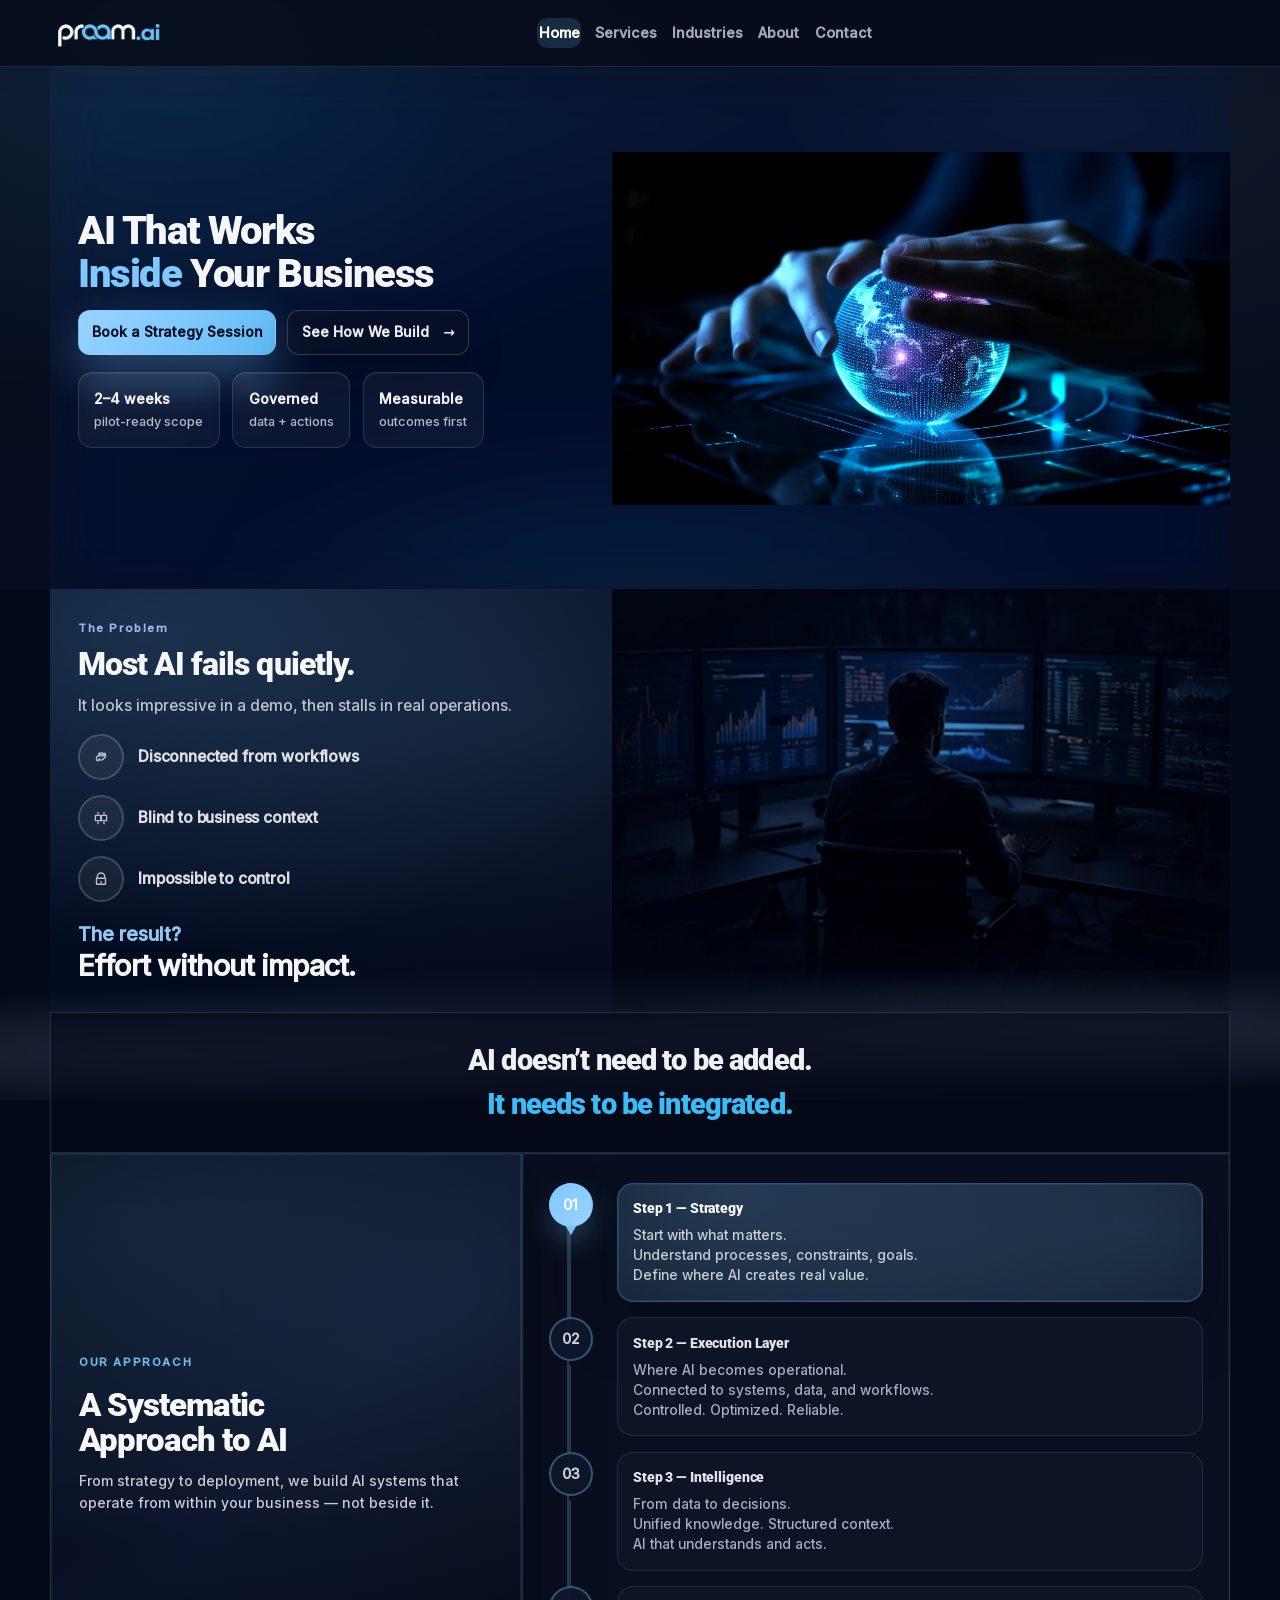
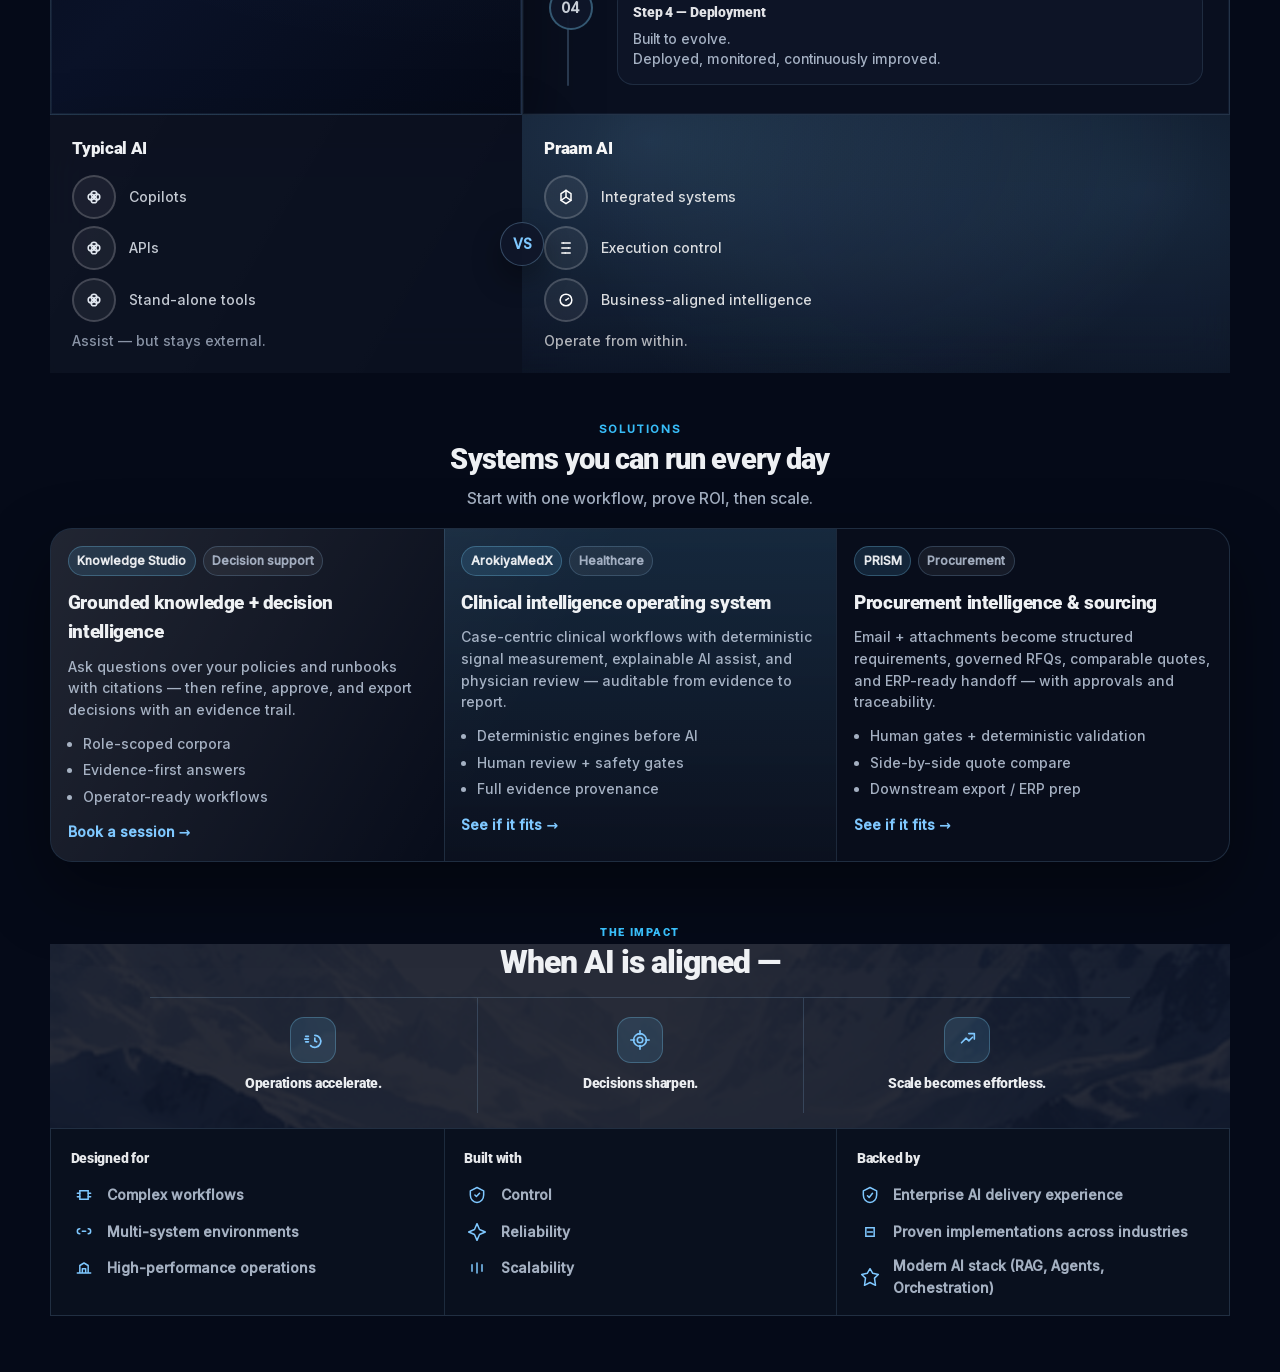
==== commit c288b50c: "Reorder Solutions to Knowledge Studio, ArokiyaMedX, then PRISM. Co-authored-by: Cursor <cursoragent@" ====
--- a/index.html
+++ b/index.html
@@ -273,22 +273,39 @@
             <div class="v2-solution-grid">
             <article class="v2-solution-card">
               <div class="v2-solution-top">
-                <div class="v2-solution-tag">Grounded proposals</div>
-                <div class="v2-solution-tag v2-solution-tag--muted">RFP / capture</div>
-              </div>
-              <h3 class="v2-h3">Grounded proposal workspace</h3>
+                <div class="v2-solution-tag">Knowledge Studio</div>
+                <div class="v2-solution-tag v2-solution-tag--muted">Decision support</div>
+              </div>
+              <h3 class="v2-h3">Grounded knowledge + decision intelligence</h3>
               <p class="v2-card-p">
-                Draft answers tied to your approved library. Reviewers can verify every section against source passages before it ships.
+                Ask questions over your policies and runbooks with citations — then refine, approve, and export decisions with an evidence trail.
               </p>
               <ul class="v2-card-list">
-                <li>Retrieval scoped to selected docs</li>
-                <li>Citations by default</li>
-                <li>Audit-friendly exports</li>
+                <li>Role-scoped corpora</li>
+                <li>Evidence-first answers</li>
+                <li>Operator-ready workflows</li>
               </ul>
               <p class="v2-card-cta"><a class="case-link" href="contact.html">Book a session →</a></p>
             </article>
 
             <article class="v2-solution-card v2-solution-card--highlight">
+              <div class="v2-solution-top">
+                <div class="v2-solution-tag">ArokiyaMedX</div>
+                <div class="v2-solution-tag v2-solution-tag--muted">Healthcare</div>
+              </div>
+              <h3 class="v2-h3">Clinical intelligence operating system</h3>
+              <p class="v2-card-p">
+                Case-centric clinical workflows with deterministic signal measurement, explainable AI assist, and physician review — auditable from evidence to report.
+              </p>
+              <ul class="v2-card-list">
+                <li>Deterministic engines before AI</li>
+                <li>Human review + safety gates</li>
+                <li>Full evidence provenance</li>
+              </ul>
+              <p class="v2-card-cta"><a class="case-link" href="contact.html">See if it fits →</a></p>
+            </article>
+
+            <article class="v2-solution-card">
               <div class="v2-solution-top">
                 <div class="v2-solution-tag">PRISM</div>
                 <div class="v2-solution-tag v2-solution-tag--muted">Procurement</div>
@@ -303,23 +320,6 @@
                 <li>Downstream export / ERP prep</li>
               </ul>
               <p class="v2-card-cta"><a class="case-link" href="contact.html">See if it fits →</a></p>
-            </article>
-
-            <article class="v2-solution-card">
-              <div class="v2-solution-top">
-                <div class="v2-solution-tag">Knowledge Studio</div>
-                <div class="v2-solution-tag v2-solution-tag--muted">Decision support</div>
-              </div>
-              <h3 class="v2-h3">Grounded knowledge + decision intelligence</h3>
-              <p class="v2-card-p">
-                Ask questions over your policies and runbooks with citations — then refine, approve, and export decisions with an evidence trail.
-              </p>
-              <ul class="v2-card-list">
-                <li>Role-scoped corpora</li>
-                <li>Evidence-first answers</li>
-                <li>Operator-ready workflows</li>
-              </ul>
-              <p class="v2-card-cta"><a class="case-link" href="contact.html">Book a session →</a></p>
             </article>
             </div>
           </div>
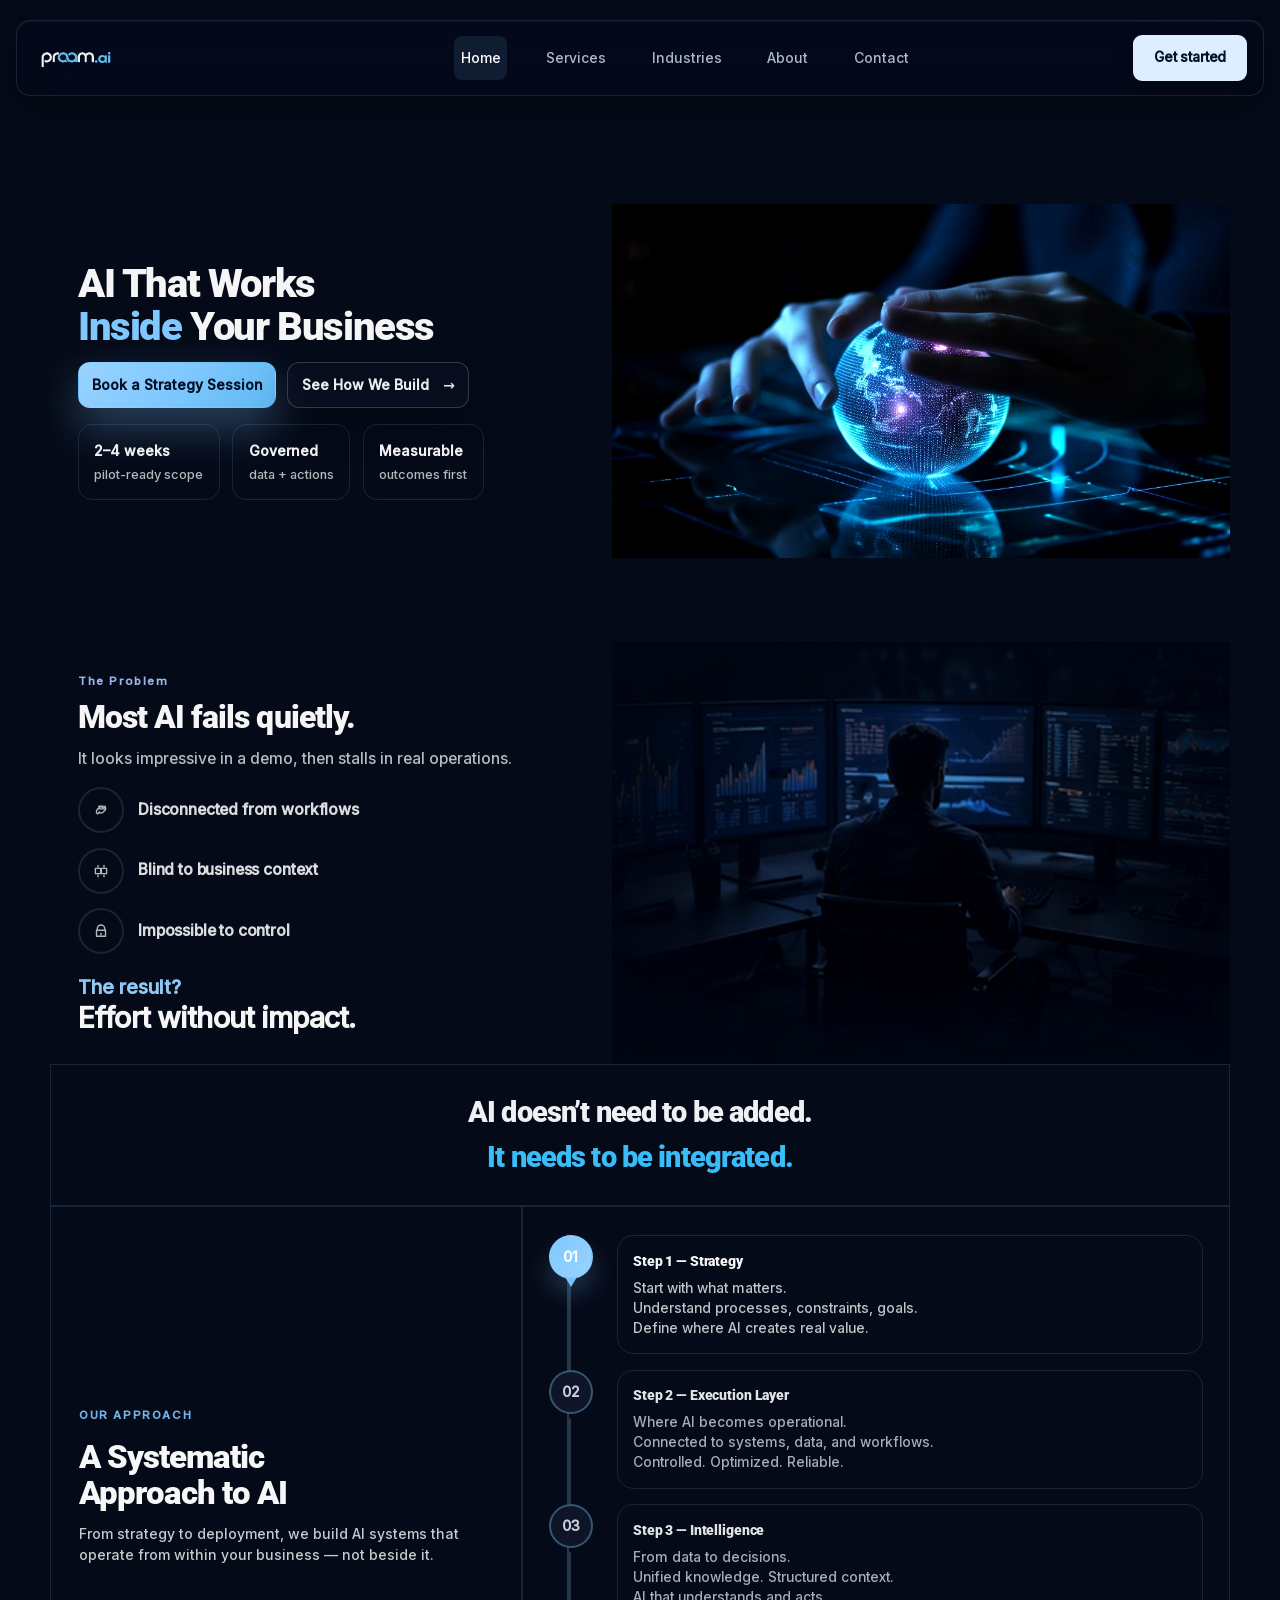
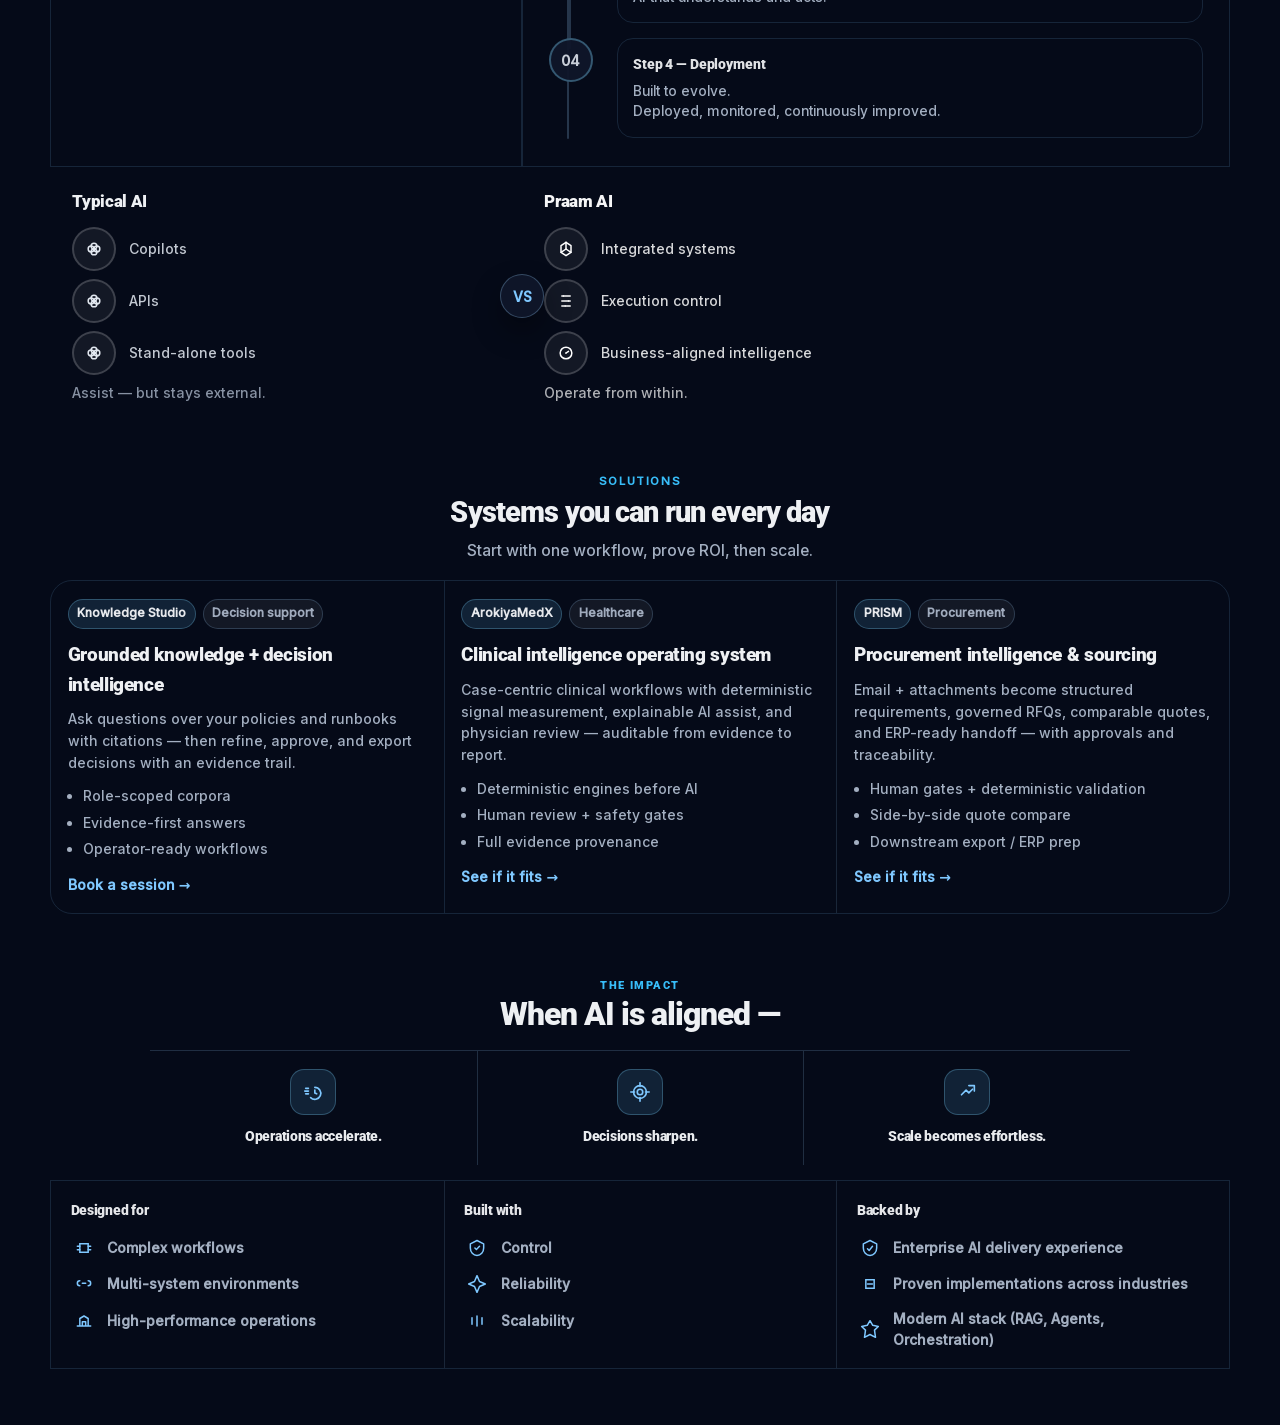
==== commit ba7be910: "Replace topbar with a floating top dock and unify the dark canvas. Use one flat page background inst" ====
--- a/index.html
+++ b/index.html
@@ -15,27 +15,6 @@
   </head>
   <body class="site-v2 home-page">
     <div id="top" aria-hidden="true"></div>
-    <header class="topbar v2-topbar">
-      <div class="container topbar-inner v2-topbar-inner">
-        <a class="brand v2-brand" href="#home" aria-label="Praam AI home">
-          <img
-            class="brand-logo-img"
-            src="assets/logo-praam.png?v=ks-20260803"
-            alt="praam.ai logo"
-            width="1024"
-            height="426"
-            decoding="async"
-          />
-        </a>
-        <nav class="site-nav v2-nav" aria-label="Primary">
-          <a href="#home">Home</a>
-          <a href="services.html">Services</a>
-          <a href="industries.html">Industries</a>
-          <a href="about.html">About</a>
-          <a href="contact.html">Contact</a>
-        </nav>
-      </div>
-    </header>
 
     <main>
       <section class="v2-hero" id="home" aria-label="Hero">
@@ -483,6 +462,59 @@
       </section>
     </main>
 
+    <nav class="praam-dock" aria-label="Primary">
+      <div class="praam-dock__surface">
+        <a class="praam-dock__brand" href="#home" aria-label="Praam AI home">
+          <img
+            class="praam-dock__logo"
+            src="assets/logo-praam.png?v=ks-20260803"
+            alt="praam.ai logo"
+            width="1024"
+            height="426"
+            decoding="async"
+          />
+        </a>
+        <div class="praam-dock__links site-nav">
+          <a href="#home">Home</a>
+          <a href="services.html">Services</a>
+          <a href="industries.html">Industries</a>
+          <a href="about.html">About</a>
+          <a href="contact.html">Contact</a>
+        </div>
+        <div class="praam-dock__actions">
+          <a class="praam-dock__cta" href="contact.html">Get started</a>
+          <button
+            type="button"
+            class="praam-dock__menu-btn"
+            aria-expanded="false"
+            aria-controls="praam-dock-sheet"
+            aria-label="Open menu"
+          >
+            <span class="praam-dock__menu-icon" aria-hidden="true"></span>
+          </button>
+        </div>
+      </div>
+      <div class="praam-dock__backdrop" data-dock-close hidden></div>
+      <div id="praam-dock-sheet" class="praam-dock__sheet" hidden>
+        <div class="praam-dock__sheet-inner">
+          <div class="praam-dock__sheet-head">
+            <span class="praam-dock__sheet-title">Menu</span>
+            <button type="button" class="praam-dock__sheet-close" data-dock-close aria-label="Close menu">
+              <span aria-hidden="true">×</span>
+            </button>
+          </div>
+          <div class="praam-dock__sheet-nav site-nav">
+            <a href="#home">Home</a>
+            <a href="services.html">Services</a>
+            <a href="industries.html">Industries</a>
+            <a href="about.html">About</a>
+            <a href="contact.html">Contact</a>
+          </div>
+          <a class="praam-dock__cta praam-dock__cta--sheet" href="contact.html">Get started</a>
+        </div>
+      </div>
+    </nav>
+
     <script src="js/script.js" defer></script>
   </body>
 </html>
--- a/v2/v2.css
+++ b/v2/v2.css
@@ -25,17 +25,25 @@
 /* Solid dark canvas with soft blue ambient (related blues only) */
 body.site-v2 {
   background-color: #050a18;
-  background-image:
-    radial-gradient(circle at 15% 8%, rgba(127, 200, 255, 0.18) 0%, transparent 52%),
-    radial-gradient(circle at 88% 12%, rgba(127, 200, 255, 0.1) 0%, transparent 50%),
-    radial-gradient(circle at 40% 95%, rgba(94, 184, 240, 0.12) 0%, transparent 55%),
-    linear-gradient(180deg, #050a18 0%, #041127 100%);
+  background-image: none;
   background-attachment: fixed;
   font-family: var(--font-body);
   font-weight: 450;
   line-height: 1.55;
   isolation: isolate;
   min-height: 100%;
+  padding-top: 120px;
+  padding-bottom: 0;
+}
+
+@media (max-width: 899px) {
+  body.site-v2 {
+    padding-top: 100px;
+  }
+}
+
+body.site-v2.praam-dock-open {
+  overflow: hidden;
 }
 
 .site-v2 h1,
@@ -83,12 +91,9 @@
 .site-v2 .footer {
   margin: 0;
   padding: 2.1rem 0 1.35rem 0;
-  background:
-    radial-gradient(900px 520px at 18% 10%, rgba(127, 200, 255, 0.16), transparent 62%),
-    radial-gradient(860px 520px at 88% 30%, rgba(127, 200, 255, 0.1), transparent 66%),
-    linear-gradient(135deg, #041127, #020516);
+  background: #050a18;
   color: rgba(255, 255, 255, 0.92);
-  border-top: 0;
+  border-top: 1px solid rgba(153, 211, 255, 0.12);
   border-radius: 0;
 }
 
@@ -170,32 +175,386 @@
   width: min(calc(100% - 1.5rem), 1180px);
 }
 
-.site-v2 .topbar.v2-topbar {
-  background: rgba(243, 246, 251, 0.72);
-  border-bottom: 1px solid rgba(11, 16, 32, 0.08);
-  box-shadow: 0 8px 28px rgba(7, 20, 46, 0.08);
+/* ——— Floating bottom navigation dock ——— */
+.site-v2 .praam-dock {
+  --praam-dock-fill: rgba(5, 10, 24, 0.68);
+  --praam-dock-fill-strong: rgba(5, 10, 24, 0.88);
+  --praam-dock-border: rgba(127, 200, 255, 0.14);
+  --praam-dock-border-strong: rgba(127, 200, 255, 0.2);
+  --praam-dock-shadow: 0 12px 40px rgba(0, 0, 0, 0.28), inset 0 1px 0 rgba(255, 255, 255, 0.035);
+  --praam-dock-shadow-strong: 0 16px 48px rgba(0, 0, 0, 0.36), inset 0 1px 0 rgba(255, 255, 255, 0.045);
+  position: fixed;
+  left: 50%;
+  top: 20px;
+  bottom: auto;
+  z-index: 100;
+  width: min(1400px, calc(100vw - 32px));
+  transform: translateX(-50%);
+  pointer-events: none;
+}
+
+.site-v2 .praam-dock__surface,
+.site-v2 .praam-dock__sheet,
+.site-v2 .praam-dock__backdrop,
+.site-v2 .praam-dock__surface a,
+.site-v2 .praam-dock__surface button,
+.site-v2 .praam-dock__sheet a,
+.site-v2 .praam-dock__sheet button {
+  pointer-events: auto;
+}
+
+.site-v2 .praam-dock__surface {
+  position: relative;
+  z-index: 2;
+  display: flex;
+  align-items: center;
+  justify-content: space-between;
+  gap: 1.25rem;
+  width: 100%;
+  min-height: 76px;
+  max-height: 82px;
+  padding: 0.65rem 1rem 0.65rem 1.15rem;
+  border-radius: 14px;
+  border: 1px solid var(--praam-dock-border);
+  background: var(--praam-dock-fill);
+  box-shadow: var(--praam-dock-shadow);
   backdrop-filter: var(--v2-glass-blur);
   -webkit-backdrop-filter: var(--v2-glass-blur);
-}
-
-.site-v2 .topbar.v2-topbar.is-scrolled {
-  background: rgba(243, 246, 251, 0.88);
-  box-shadow: 0 18px 40px rgba(2, 8, 20, 0.12);
+  transition:
+    background 180ms ease,
+    border-color 180ms ease,
+    box-shadow 180ms ease;
+}
+
+.site-v2 .praam-dock.is-scrolled .praam-dock__surface {
+  background: var(--praam-dock-fill-strong);
+  border-color: var(--praam-dock-border-strong);
+  box-shadow: var(--praam-dock-shadow-strong);
+}
+
+.site-v2 .praam-dock__brand {
+  display: inline-flex;
+  align-items: center;
+  flex: 0 1 auto;
+  min-width: 0;
+  width: clamp(120px, 42vw, 200px);
+  max-width: 200px;
+  opacity: 0.96;
+  transition: opacity 160ms ease, filter 160ms ease;
+}
+
+.site-v2 .praam-dock__brand:hover {
+  opacity: 1;
+  filter: brightness(1.06);
+}
+
+.site-v2 .praam-dock__brand:focus-visible,
+.site-v2 .praam-dock__links a:focus-visible,
+.site-v2 .praam-dock__cta:focus-visible,
+.site-v2 .praam-dock__menu-btn:focus-visible,
+.site-v2 .praam-dock__sheet-close:focus-visible,
+.site-v2 .praam-dock__sheet-nav a:focus-visible {
+  outline: 2px solid var(--v2-blue);
+  outline-offset: 2px;
+}
+
+.site-v2 .praam-dock__logo {
+  display: block;
+  width: 100%;
+  height: auto;
+  max-height: 2.35rem;
+  object-fit: contain;
+  object-position: left center;
+}
+
+.site-v2 .praam-dock__links {
+  display: none;
+  flex: 1 1 auto;
+  align-items: center;
+  justify-content: center;
+  gap: 2rem;
+  min-width: 0;
+  color: rgba(210, 225, 242, 0.82);
+  font-weight: 500;
+}
+
+.site-v2 .praam-dock__links a {
+  display: inline-flex;
+  align-items: center;
+  min-height: 44px;
+  padding: 0.35rem 0.45rem;
+  border-radius: 8px;
+  color: rgba(210, 225, 242, 0.82);
+  font-size: 1rem;
+  font-weight: 500;
+  letter-spacing: 0;
+  text-decoration: none;
+  background: transparent;
+  transition: color 160ms ease, background 160ms ease;
+}
+
+.site-v2 .praam-dock__links a:hover {
+  color: #fff;
+  background: rgba(127, 200, 255, 0.06);
+}
+
+.site-v2 .praam-dock__links a.is-active,
+.site-v2 .praam-dock__links a[aria-current="page"] {
+  color: #fff;
+  background: rgba(127, 200, 255, 0.1);
+}
+
+.site-v2 .praam-dock__actions {
+  display: flex;
+  align-items: center;
+  justify-content: flex-end;
+  gap: 0.55rem;
+  margin-left: auto;
+  flex: 0 0 auto;
+}
+
+.site-v2 a.praam-dock__cta,
+.site-v2 a.praam-dock__cta:visited,
+.site-v2 a.praam-dock__cta:hover {
+  display: none;
+  align-items: center;
+  justify-content: center;
+  min-height: 46px;
+  padding: 0 1.4rem;
+  border-radius: 9px;
+  border: 1px solid transparent;
+  background: #dceeff;
+  color: #041127;
+  font-size: 0.98rem;
+  font-weight: 600;
+  letter-spacing: -0.01em;
+  text-decoration: none;
+  box-shadow: 0 8px 22px rgba(0, 0, 0, 0.18);
+  transition: background 160ms ease, transform 160ms ease, box-shadow 160ms ease;
+}
+
+.site-v2 a.praam-dock__cta:hover {
+  background: #eaf5ff;
+  color: #041127;
+  transform: translateY(-1px);
+  box-shadow: 0 10px 26px rgba(0, 0, 0, 0.22);
+}
+
+.site-v2 a.praam-dock__cta--sheet {
+  display: inline-flex;
+  width: 100%;
+  margin-top: 0.85rem;
+}
+
+.site-v2 .praam-dock__menu-btn {
+  display: inline-flex;
+  align-items: center;
+  justify-content: center;
+  flex: 0 0 auto;
+  width: 44px;
+  height: 44px;
+  padding: 0;
+  border-radius: 9px;
+  border: 1px solid rgba(127, 200, 255, 0.28);
+  background: rgba(127, 200, 255, 0.1);
+  color: #fff;
+  cursor: pointer;
+  transition: background 160ms ease, border-color 160ms ease;
+}
+
+.site-v2 .praam-dock__menu-btn:hover {
+  background: rgba(127, 200, 255, 0.16);
+  border-color: rgba(127, 200, 255, 0.4);
+}
+
+.site-v2 .praam-dock__menu-icon,
+.site-v2 .praam-dock__menu-icon::before,
+.site-v2 .praam-dock__menu-icon::after {
+  display: block;
+  width: 16px;
+  height: 2px;
+  border-radius: 2px;
+  background: currentColor;
+}
+
+.site-v2 .praam-dock__menu-icon {
+  position: relative;
+}
+
+.site-v2 .praam-dock__menu-icon::before,
+.site-v2 .praam-dock__menu-icon::after {
+  content: "";
+  position: absolute;
+  left: 0;
+}
+
+.site-v2 .praam-dock__menu-icon::before {
+  top: -5px;
+}
+
+.site-v2 .praam-dock__menu-icon::after {
+  top: 5px;
+}
+
+.site-v2 .praam-dock__backdrop {
+  position: fixed;
+  inset: 0;
+  z-index: 1;
+  background: rgba(2, 5, 16, 0.52);
+}
+
+.site-v2 .praam-dock__sheet {
+  position: absolute;
+  left: 0;
+  right: 0;
+  top: calc(100% + 12px);
+  bottom: auto;
+  z-index: 3;
+  border-radius: 14px;
+  border: 1px solid rgba(127, 200, 255, 0.14);
+  background: rgba(7, 13, 28, 0.96);
+  box-shadow: 0 18px 48px rgba(0, 0, 0, 0.4), inset 0 1px 0 rgba(255, 255, 255, 0.04);
+  backdrop-filter: var(--v2-glass-blur);
+  -webkit-backdrop-filter: var(--v2-glass-blur);
+  transform-origin: top center;
+  animation: praam-dock-sheet-in 180ms ease;
+}
+
+.site-v2 .praam-dock__sheet-inner {
+  padding: 1rem 1.1rem 1.2rem;
+}
+
+.site-v2 .praam-dock__sheet-head {
+  display: flex;
+  align-items: center;
+  justify-content: space-between;
+  gap: 0.75rem;
+  margin-bottom: 0.55rem;
+}
+
+.site-v2 .praam-dock__sheet-title {
+  color: rgba(210, 225, 242, 0.72);
+  font-size: 0.82rem;
+  font-weight: 600;
+  letter-spacing: 0.06em;
+  text-transform: uppercase;
+}
+
+.site-v2 .praam-dock__sheet-close {
+  display: inline-flex;
+  align-items: center;
+  justify-content: center;
+  width: 44px;
+  height: 44px;
+  margin: -0.35rem -0.35rem -0.35rem 0;
+  border: 0;
+  border-radius: 9px;
+  background: transparent;
+  color: rgba(210, 225, 242, 0.9);
+  font-size: 1.6rem;
+  line-height: 1;
+  cursor: pointer;
+}
+
+.site-v2 .praam-dock__sheet-close:hover {
+  background: rgba(127, 200, 255, 0.08);
+  color: #fff;
+}
+
+.site-v2 .praam-dock__sheet-nav {
+  display: flex;
+  flex-direction: column;
+  gap: 0.2rem;
+}
+
+.site-v2 .praam-dock__sheet-nav a {
+  display: flex;
+  align-items: center;
+  min-height: 48px;
+  padding: 0.55rem 0.65rem;
+  border-radius: 10px;
+  color: rgba(210, 225, 242, 0.88);
+  font-size: 1.05rem;
+  font-weight: 500;
+  text-decoration: none;
+  background: transparent;
+  transition: color 160ms ease, background 160ms ease;
+}
+
+.site-v2 .praam-dock__sheet-nav a:hover {
+  color: #fff;
+  background: rgba(127, 200, 255, 0.08);
+}
+
+.site-v2 .praam-dock__sheet-nav a.is-active,
+.site-v2 .praam-dock__sheet-nav a[aria-current="page"] {
+  color: #fff;
+  background: rgba(127, 200, 255, 0.12);
+}
+
+@keyframes praam-dock-sheet-in {
+  from {
+    opacity: 0;
+    transform: translateY(-8px);
+  }
+  to {
+    opacity: 1;
+    transform: translateY(0);
+  }
+}
+
+@media (min-width: 900px) {
+  .site-v2 .praam-dock__links {
+    display: flex;
+  }
+
+  .site-v2 a.praam-dock__cta {
+    display: inline-flex;
+  }
+
+  .site-v2 .praam-dock__menu-btn,
+  .site-v2 .praam-dock__backdrop,
+  .site-v2 .praam-dock__sheet {
+    display: none !important;
+  }
+
+  .site-v2 .praam-dock__surface {
+    padding: 0.7rem 1.15rem 0.7rem 1.35rem;
+    gap: 1.5rem;
+  }
+
+  .site-v2 .praam-dock__links {
+    gap: 2.25rem;
+  }
+}
+
+@media (min-width: 1100px) {
+  .site-v2 .praam-dock__links {
+    gap: 2.35rem;
+  }
+}
+
+@media (prefers-reduced-motion: reduce) {
+  .site-v2 .praam-dock__surface,
+  .site-v2 .praam-dock__brand,
+  .site-v2 .praam-dock__links a,
+  .site-v2 a.praam-dock__cta,
+  .site-v2 .praam-dock__menu-btn,
+  .site-v2 .praam-dock__sheet-nav a {
+    transition: none;
+  }
+
+  .site-v2 .praam-dock__sheet {
+    animation: none;
+  }
+
+  .site-v2 a.praam-dock__cta:hover {
+    transform: none;
+  }
 }
 
 .site-v2 .v2-nav {
   color: rgba(11, 16, 32, 0.72);
-}
-
-.site-v2 .topbar .site-nav a:hover {
-  color: rgba(11, 16, 32, 0.9);
-  background: rgba(127, 200, 255, 0.08);
-}
-
-.site-v2 .topbar .site-nav a.is-active,
-.site-v2 .topbar .site-nav a[aria-current="page"] {
-  color: rgba(11, 16, 32, 0.92);
-  background: rgba(127, 200, 255, 0.12);
 }
 
 .site-v2 .btn-primary {
@@ -2085,38 +2444,9 @@
   background: transparent;
 }
 
-.site-v2.about-page .topbar.v2-topbar {
-  background: rgba(5, 10, 24, 0.82);
-  backdrop-filter: blur(14px);
-  border-bottom: 1px solid rgba(153, 211, 255, 0.14);
-}
-
-.site-v2.about-page .topbar.v2-topbar.is-scrolled {
-  background: rgba(5, 10, 24, 0.92);
-  box-shadow: 0 18px 44px rgba(0, 0, 0, 0.45);
-}
-
-.site-v2.about-page .v2-nav {
-  color: rgba(226, 232, 240, 0.72);
-}
-
-.site-v2.about-page .topbar .site-nav a:hover {
-  color: rgba(255, 255, 255, 0.95);
-  background: rgba(94, 184, 240, 0.14);
-}
-
-.site-v2.about-page .topbar .site-nav a.is-active,
-.site-v2.about-page .topbar .site-nav a[aria-current="page"] {
-  color: #fff;
-  background: rgba(94, 184, 240, 0.18);
-}
-
 .site-v2.about-page .v2-hero-bg {
-  background:
-    radial-gradient(980px 560px at 20% 14%, rgba(94, 184, 240, 0.14), transparent 62%),
-    radial-gradient(980px 580px at 78% 16%, rgba(153, 211, 255, 0.08), transparent 62%),
-    linear-gradient(180deg, #050a18, #070f22);
-  filter: saturate(1.05);
+  background: #050a18;
+  filter: none;
 }
 
 .site-v2.about-page .v2-panel.v2-panel--split.v2-panel--hero {
@@ -2728,48 +3058,111 @@
   }
 }
 
+/* ——— Unified dark canvas (LangChain-style flat surface) ———
+   One page background. Structure via borders — not filled title/panel blocks. */
+.site-v2.home-page,
+.site-v2.services-page,
+.site-v2.industries-page,
+.site-v2.about-page,
+.site-v2.contact-page {
+  --praam-canvas: #050a18;
+  --praam-line: rgba(127, 200, 255, 0.14);
+}
+
+.site-v2.home-page .v2-hero-bg,
+.site-v2.services-page .v2-hero-bg,
+.site-v2.industries-page .v2-hero-bg,
+.site-v2.about-page .v2-hero-bg {
+  background: var(--praam-canvas);
+  filter: none;
+}
+
+.site-v2.home-page main > .v2-section,
+.site-v2.services-page .v2-section,
+.site-v2.industries-page .v2-section,
+.site-v2.about-page .v2-section,
+.site-v2.contact-page .contact-main,
+.site-v2.home-page .v2-section--bridge {
+  background: var(--praam-canvas) !important;
+}
+
+.site-v2.home-page .v2-section--bridge::before,
+.site-v2.home-page .v2-impact-strip::before,
+.site-v2.home-page .v2-impact-strip::after {
+  display: none;
+}
+
+.site-v2.home-page .v2-panel,
+.site-v2.home-page .v2-panel-left,
+.site-v2.home-page .v2-panel-right,
+.site-v2.home-page .v2-panel-left.v2-panel-left--hero,
+.site-v2.services-page .v2-panel-left.v2-panel-left--hero,
+.site-v2.industries-page .v2-panel-left.v2-panel-left--hero,
+.site-v2.about-page .v2-panel-left.v2-panel-left--hero {
+  background: transparent !important;
+  box-shadow: none !important;
+  backdrop-filter: none !important;
+  -webkit-backdrop-filter: none !important;
+}
+
+.site-v2.home-page .v2-panel::before,
+.site-v2.home-page .v2-solution-panel::before {
+  display: none;
+}
+
+.site-v2.home-page .v2-section--bridge .v2-bridge,
+.site-v2.home-page .v2-quad .v2-approach-left,
+.site-v2.home-page .v2-quad .v2-approach-right,
+.site-v2.home-page .v2-quad .v2-vs-col--light,
+.site-v2.home-page .v2-quad .v2-vs-col--dark,
+.site-v2.home-page .v2-quad .v2-timeline-card,
+.site-v2.home-page .v2-quad .v2-timeline-item.is-active .v2-timeline-card,
+.site-v2.home-page .v2-quad .v2-timeline-item:not(.is-active) .v2-timeline-card,
+.site-v2.home-page .v2-solution-panel,
+.site-v2.home-page .v2-solution-card--highlight,
+.site-v2.home-page .v2-fit-panel {
+  background: transparent !important;
+  box-shadow: none !important;
+  backdrop-filter: none !important;
+  -webkit-backdrop-filter: none !important;
+  border-color: var(--praam-line) !important;
+}
+
+.site-v2.home-page .v2-proof {
+  background: transparent;
+  border-color: var(--praam-line);
+  box-shadow: none;
+  backdrop-filter: none;
+  -webkit-backdrop-filter: none;
+}
+
+.site-v2.home-page .v2-problem-ico,
+.site-v2.home-page .v2-impact-icon {
+  background: transparent;
+  border-color: var(--praam-line);
+}
+
+.site-v2.home-page .v2-quad .v2-timeline-dot {
+  background: var(--praam-canvas);
+}
+
+.site-v2.home-page .v2-vs-badge {
+  background: var(--praam-canvas);
+  box-shadow: none;
+}
+
 /* ——— Home page (dark — matches Services) ——— */
 .site-v2.home-page {
   color: rgba(226, 232, 240, 0.92);
 }
 
-.site-v2.home-page .topbar.v2-topbar {
-  background: rgba(5, 10, 24, 0.82);
-  backdrop-filter: blur(14px);
-  border-bottom: 1px solid rgba(153, 211, 255, 0.14);
-}
-
-.site-v2.home-page .topbar.v2-topbar.is-scrolled {
-  background: rgba(5, 10, 24, 0.92);
-  box-shadow: 0 18px 44px rgba(0, 0, 0, 0.45);
-}
-
-.site-v2.home-page .v2-nav {
-  color: rgba(226, 232, 240, 0.72);
-}
-
-.site-v2.home-page .topbar .site-nav a:hover {
-  color: rgba(255, 255, 255, 0.95);
-  background: rgba(94, 184, 240, 0.14);
-}
-
-.site-v2.home-page .topbar .site-nav a.is-active,
-.site-v2.home-page .topbar .site-nav a[aria-current="page"] {
-  color: #fff;
-  background: rgba(94, 184, 240, 0.18);
-}
-
 .site-v2.home-page .v2-hero-actions {
   margin-top: 1rem;
 }
 
 .site-v2.home-page .v2-hero-bg {
-  background:
-    radial-gradient(980px 560px at 20% 14%, rgba(94, 184, 240, 0.14), transparent 62%),
-    radial-gradient(980px 580px at 78% 16%, rgba(153, 211, 255, 0.08), transparent 62%),
-    radial-gradient(900px 520px at 50% 100%, rgba(94, 184, 240, 0.12), transparent 58%),
-    linear-gradient(180deg, #050a18, #070f22);
-  filter: saturate(1.05);
+  background: #050a18;
+  filter: none;
 }
 
 .site-v2.home-page .v2-panel.v2-panel--split.v2-panel--hero {
@@ -2930,7 +3323,7 @@
 }
 
 .site-v2.home-page .v2-section--bridge .v2-bridge {
-  background: rgba(5, 10, 24, 0.55);
+  background: transparent;
   border: 1px solid rgba(153, 211, 255, 0.16);
   box-shadow: none;
 }
@@ -2949,22 +3342,15 @@
   align-items: flex-start;
   justify-content: center;
   text-align: left;
-  background:
-    radial-gradient(900px 520px at 18% 12%, rgba(94, 184, 240, 0.12), transparent 62%),
-    radial-gradient(860px 520px at 88% 28%, rgba(153, 211, 255, 0.06), transparent 66%),
-    linear-gradient(135deg, #050a18 0%, #0a1228 52%, #050a18 100%);
+  background: transparent;
   border: 1px solid rgba(153, 211, 255, 0.16);
-  box-shadow:
-    0 28px 70px rgba(0, 0, 0, 0.45),
-    0 0 0 1px rgba(153, 211, 255, 0.08) inset;
+  box-shadow: none;
 }
 
 .site-v2.home-page .v2-quad .v2-approach-right {
-  background: rgba(12, 18, 35, 0.72);
+  background: transparent;
   border: 1px solid rgba(153, 211, 255, 0.18);
-  box-shadow:
-    0 24px 56px rgba(0, 0, 0, 0.35),
-    0 0 0 1px rgba(127, 200, 255, 0.06) inset;
+  box-shadow: none;
 }
 
 .site-v2.home-page .v2-quad .v2-timeline::before,
@@ -2985,20 +3371,17 @@
 }
 
 .site-v2.home-page .v2-quad .v2-timeline-card {
-  background: rgba(10, 15, 30, 0.88);
+  background: transparent;
   border-color: rgba(153, 211, 255, 0.16);
 }
 
 .site-v2.home-page .v2-quad .v2-timeline-item.is-active .v2-timeline-card {
-  background:
-    radial-gradient(900px 520px at 18% 10%, rgba(127, 200, 255, 0.22), transparent 62%),
-    radial-gradient(860px 520px at 88% 30%, rgba(127, 200, 255, 0.16), transparent 66%),
-    linear-gradient(180deg, rgba(5, 10, 24, 0.94), rgba(5, 10, 24, 0.88));
-  border-color: rgba(127, 200, 255, 0.22);
+  background: transparent;
+  border-color: rgba(127, 200, 255, 0.28);
 }
 
 .site-v2.home-page .v2-quad .v2-timeline-item:not(.is-active) .v2-timeline-card {
-  background: rgba(15, 23, 42, 0.75);
+  background: transparent;
   border-color: rgba(153, 211, 255, 0.12);
 }
 
@@ -3024,10 +3407,16 @@
 }
 
 .site-v2.home-page .v2-quad .v2-vs-col--light {
-  background: rgba(12, 18, 32, 0.88);
-  box-shadow: 0 22px 56px rgba(0, 0, 0, 0.35);
+  background: transparent;
+  box-shadow: none;
   border-top-left-radius: 0;
   border-bottom-left-radius: 0;
+}
+
+.site-v2.home-page .v2-quad .v2-vs-col--dark {
+  background: transparent !important;
+  box-shadow: none !important;
+  border-color: rgba(153, 211, 255, 0.16);
 }
 
 .site-v2.home-page .v2-quad .v2-vs-col--light .v2-vs-title {
@@ -3069,9 +3458,9 @@
 }
 
 .site-v2.home-page .v2-solution-panel {
-  background: rgba(12, 18, 32, 0.55);
+  background: transparent;
   border-color: rgba(153, 211, 255, 0.16);
-  box-shadow: 0 28px 70px rgba(0, 0, 0, 0.4);
+  box-shadow: none;
 }
 
 .site-v2.home-page .v2-solution-card + .v2-solution-card {
@@ -3088,7 +3477,8 @@
 }
 
 .site-v2.home-page .v2-solution-card--highlight {
-  background: linear-gradient(180deg, rgba(94, 184, 240, 0.16), rgba(12, 18, 32, 0.75));
+  background: transparent;
+  box-shadow: inset 0 0 0 1px rgba(127, 200, 255, 0.22);
 }
 
 .site-v2.home-page .v2-solution-tag {
@@ -3143,7 +3533,7 @@
 }
 
 .site-v2.home-page .v2-fit-panel {
-  background: rgba(12, 18, 32, 0.72);
+  background: transparent;
   border-color: rgba(153, 211, 255, 0.16);
 }
 
@@ -3174,39 +3564,9 @@
   color: rgba(226, 232, 240, 0.92);
 }
 
-.site-v2.services-page .topbar.v2-topbar {
-  background: rgba(5, 10, 24, 0.82);
-  backdrop-filter: blur(14px);
-  border-bottom: 1px solid rgba(153, 211, 255, 0.14);
-}
-
-.site-v2.services-page .topbar.v2-topbar.is-scrolled {
-  background: rgba(5, 10, 24, 0.92);
-  box-shadow: 0 18px 44px rgba(0, 0, 0, 0.45);
-}
-
-.site-v2.services-page .v2-nav {
-  color: rgba(226, 232, 240, 0.72);
-}
-
-.site-v2.services-page .topbar .site-nav a:hover {
-  color: rgba(255, 255, 255, 0.95);
-  background: rgba(94, 184, 240, 0.14);
-}
-
-.site-v2.services-page .topbar .site-nav a.is-active,
-.site-v2.services-page .topbar .site-nav a[aria-current="page"] {
-  color: #fff;
-  background: rgba(94, 184, 240, 0.18);
-}
-
 .site-v2.services-page .v2-hero-bg {
-  background:
-    radial-gradient(980px 560px at 20% 14%, rgba(94, 184, 240, 0.14), transparent 62%),
-    radial-gradient(980px 580px at 78% 16%, rgba(153, 211, 255, 0.08), transparent 62%),
-    radial-gradient(900px 520px at 50% 100%, rgba(94, 184, 240, 0.12), transparent 58%),
-    linear-gradient(180deg, #050a18, #070f22);
-  filter: saturate(1.05);
+  background: #050a18;
+  filter: none;
 }
 
 .site-v2.services-page .v2-panel.v2-panel--split.v2-panel--hero {
@@ -3272,22 +3632,15 @@
   align-items: flex-start;
   justify-content: center;
   text-align: left;
-  background:
-    radial-gradient(900px 520px at 18% 12%, rgba(94, 184, 240, 0.12), transparent 62%),
-    radial-gradient(860px 520px at 88% 28%, rgba(153, 211, 255, 0.06), transparent 66%),
-    linear-gradient(135deg, #050a18 0%, #0a1228 52%, #050a18 100%);
+  background: transparent;
   border: 1px solid rgba(153, 211, 255, 0.16);
-  box-shadow:
-    0 28px 70px rgba(0, 0, 0, 0.45),
-    0 0 0 1px rgba(153, 211, 255, 0.08) inset;
+  box-shadow: none;
 }
 
 .site-v2.services-page .v2-approach-right {
-  background: rgba(12, 18, 35, 0.72);
+  background: transparent;
   border: 1px solid rgba(153, 211, 255, 0.18);
-  box-shadow:
-    0 24px 56px rgba(0, 0, 0, 0.35),
-    0 0 0 1px rgba(127, 200, 255, 0.06) inset;
+  box-shadow: none;
 }
 
 .site-v2.services-page .v2-timeline::before,
@@ -3296,13 +3649,13 @@
 }
 
 .site-v2.services-page .v2-timeline-dot {
-  background: rgba(15, 23, 42, 0.95);
+  background: #050a18;
   border-color: rgba(125, 211, 252, 0.35);
   color: rgba(226, 232, 240, 0.88);
 }
 
 .site-v2.services-page .v2-timeline-card {
-  background: rgba(10, 15, 30, 0.88);
+  background: transparent;
   border-color: rgba(153, 211, 255, 0.16);
 }
 
@@ -3316,13 +3669,13 @@
 
 .site-v2.services-page .v2-timeline-item:hover .v2-timeline-card {
   border-color: rgba(125, 211, 252, 0.28);
-  box-shadow: 0 18px 40px rgba(0, 0, 0, 0.35);
+  box-shadow: none;
 }
 
 .site-v2.services-page .v2-solution-panel {
-  background: rgba(12, 18, 32, 0.55);
+  background: transparent;
   border-color: rgba(153, 211, 255, 0.16);
-  box-shadow: 0 28px 70px rgba(0, 0, 0, 0.4);
+  box-shadow: none;
 }
 
 .site-v2.services-page .v2-solution-grid--four > .v2-solution-card {
@@ -3445,39 +3798,9 @@
   color: rgba(226, 232, 240, 0.92);
 }
 
-.site-v2.industries-page .topbar.v2-topbar {
-  background: rgba(5, 10, 24, 0.82);
-  backdrop-filter: blur(14px);
-  border-bottom: 1px solid rgba(153, 211, 255, 0.14);
-}
-
-.site-v2.industries-page .topbar.v2-topbar.is-scrolled {
-  background: rgba(5, 10, 24, 0.92);
-  box-shadow: 0 18px 44px rgba(0, 0, 0, 0.45);
-}
-
-.site-v2.industries-page .v2-nav {
-  color: rgba(226, 232, 240, 0.72);
-}
-
-.site-v2.industries-page .topbar .site-nav a:hover {
-  color: rgba(255, 255, 255, 0.95);
-  background: rgba(94, 184, 240, 0.14);
-}
-
-.site-v2.industries-page .topbar .site-nav a.is-active,
-.site-v2.industries-page .topbar .site-nav a[aria-current="page"] {
-  color: #fff;
-  background: rgba(94, 184, 240, 0.18);
-}
-
 .site-v2.industries-page .v2-hero-bg {
-  background:
-    radial-gradient(980px 560px at 20% 14%, rgba(94, 184, 240, 0.14), transparent 62%),
-    radial-gradient(980px 580px at 78% 16%, rgba(153, 211, 255, 0.08), transparent 62%),
-    radial-gradient(900px 520px at 50% 100%, rgba(94, 184, 240, 0.12), transparent 58%),
-    linear-gradient(180deg, #050a18, #070f22);
-  filter: saturate(1.05);
+  background: #050a18;
+  filter: none;
 }
 
 .site-v2.industries-page .v2-panel.v2-panel--split.v2-panel--hero {
@@ -3551,9 +3874,9 @@
 .site-v2.industries-page .v2-section--industries-grid .v2-solution-panel .v2-solution-grid--four .v2-industry-card:nth-child(-n + 6),
 .site-v2.industries-page .v2-section--industries-grid .v2-solution-panel .v2-solution-grid--four .v2-industry-card:nth-child(n + 7) {
   border-radius: 0;
-  background: rgba(12, 18, 32, 0.72);
+  background: transparent;
   border: 1px solid rgba(153, 211, 255, 0.16);
-  box-shadow: 0 22px 56px rgba(0, 0, 0, 0.35);
+  box-shadow: none;
 }
 
 .site-v2.industries-page .v2-industry-card .v2-h3 {
@@ -3589,7 +3912,7 @@
 
 .site-v2.industries-page .v2-industries-stats {
   padding: 0;
-  background: linear-gradient(180deg, #0a1224 0%, #060b16 100%);
+  background: #050a18;
   border-top: 1px solid rgba(153, 211, 255, 0.12);
   border-bottom: 1px solid rgba(153, 211, 255, 0.12);
 }
@@ -3604,7 +3927,7 @@
 
 .site-v2.industries-page .v2-industries-stats-metrics {
   border-color: rgba(153, 211, 255, 0.14);
-  background: rgba(12, 18, 32, 0.65);
+  background: transparent;
   border-radius: 0;
 }
 
@@ -3864,32 +4187,6 @@
   flex-direction: column;
 }
 
-.site-v2.contact-page .topbar.v2-topbar {
-  background: rgba(5, 10, 24, 0.82);
-  backdrop-filter: blur(14px);
-  border-bottom: 1px solid rgba(153, 211, 255, 0.14);
-}
-
-.site-v2.contact-page .topbar.v2-topbar.is-scrolled {
-  background: rgba(5, 10, 24, 0.92);
-  box-shadow: 0 18px 44px rgba(0, 0, 0, 0.45);
-}
-
-.site-v2.contact-page .v2-nav {
-  color: rgba(226, 232, 240, 0.72);
-}
-
-.site-v2.contact-page .topbar .site-nav a:hover {
-  color: rgba(255, 255, 255, 0.95);
-  background: rgba(94, 184, 240, 0.14);
-}
-
-.site-v2.contact-page .topbar .site-nav a.is-active,
-.site-v2.contact-page .topbar .site-nav a[aria-current="page"] {
-  color: #fff;
-  background: rgba(94, 184, 240, 0.18);
-}
-
 .site-v2.contact-page .contact-main {
   background: #050a18;
   flex: 1 1 auto;
@@ -3904,11 +4201,7 @@
   display: flex;
   flex-direction: column;
   padding: clamp(1.5rem, 3.5vw, 2.25rem) 0 clamp(1.35rem, 3vw, 2rem);
-  background:
-    radial-gradient(980px 560px at 20% 14%, rgba(94, 184, 240, 0.14), transparent 62%),
-    radial-gradient(980px 580px at 78% 16%, rgba(153, 211, 255, 0.08), transparent 62%),
-    radial-gradient(900px 520px at 50% 100%, rgba(94, 184, 240, 0.12), transparent 58%),
-    linear-gradient(180deg, #050a18, #070f22);
+  background: #050a18;
   border-bottom: 1px solid rgba(153, 211, 255, 0.1);
 }
 
@@ -3965,19 +4258,17 @@
 
 .site-v2.contact-page .contact-page-form-card {
   padding: 1.1rem 1.15rem 1.2rem;
-  border-radius: 16px;
+  border-radius: 14px;
   border: 1px solid rgba(153, 211, 255, 0.18);
-  background: rgba(12, 18, 35, 0.55);
-  box-shadow:
-    0 24px 56px rgba(0, 0, 0, 0.35),
-    0 0 0 1px rgba(127, 200, 255, 0.06) inset;
-  backdrop-filter: blur(24px) saturate(160%);
-  -webkit-backdrop-filter: blur(24px) saturate(160%);
+  background: transparent;
+  box-shadow: none;
+  backdrop-filter: none;
+  -webkit-backdrop-filter: none;
 }
 
 .site-v2.contact-page .contact-page-form-card .footer-form input {
   border-color: rgba(148, 163, 184, 0.28);
-  background: rgba(5, 10, 24, 0.55);
+  background: transparent;
   color: rgba(248, 250, 252, 0.94);
 }
 
@@ -4000,7 +4291,7 @@
   color: rgba(186, 198, 216, 0.85);
   padding: 0.5rem 0.75rem;
   border-radius: 10px;
-  background: rgba(94, 184, 240, 0.1);
+  background: transparent;
   border: 1px solid rgba(153, 211, 255, 0.2);
   max-width: fit-content;
 }
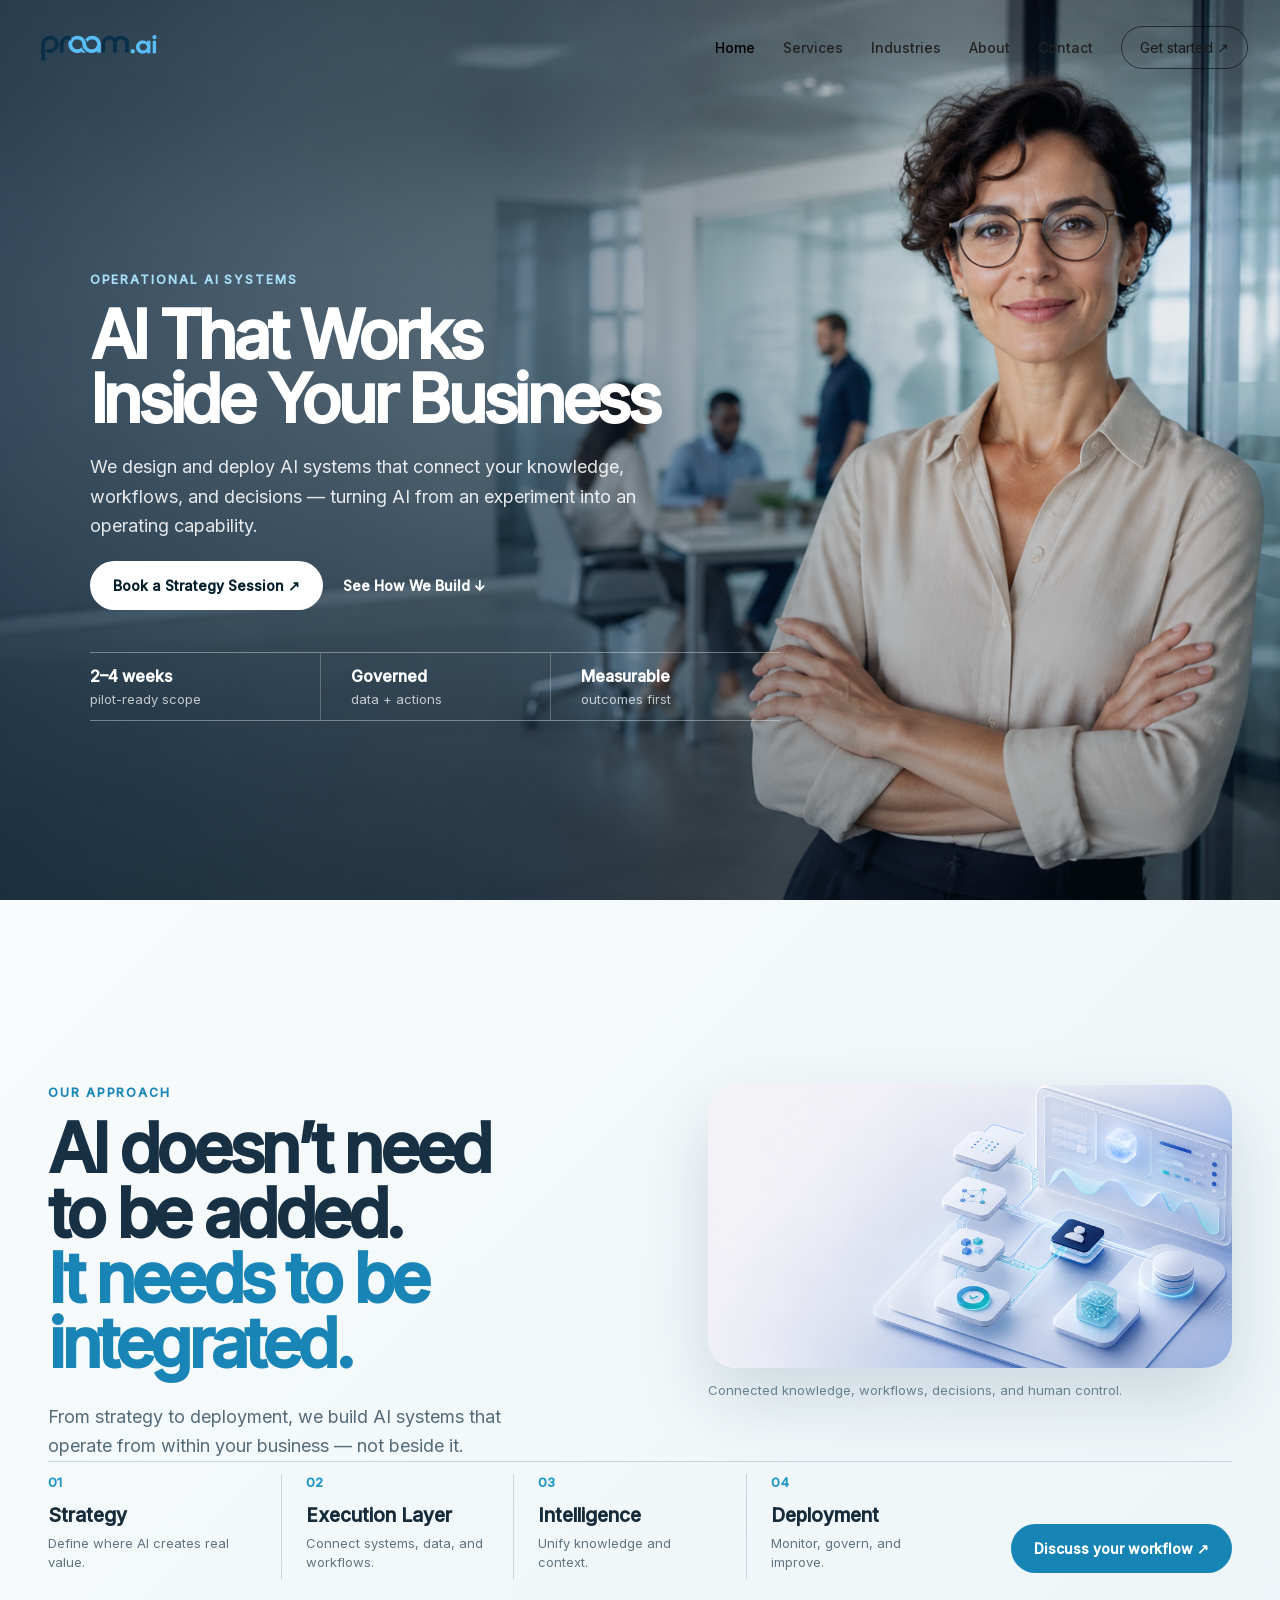
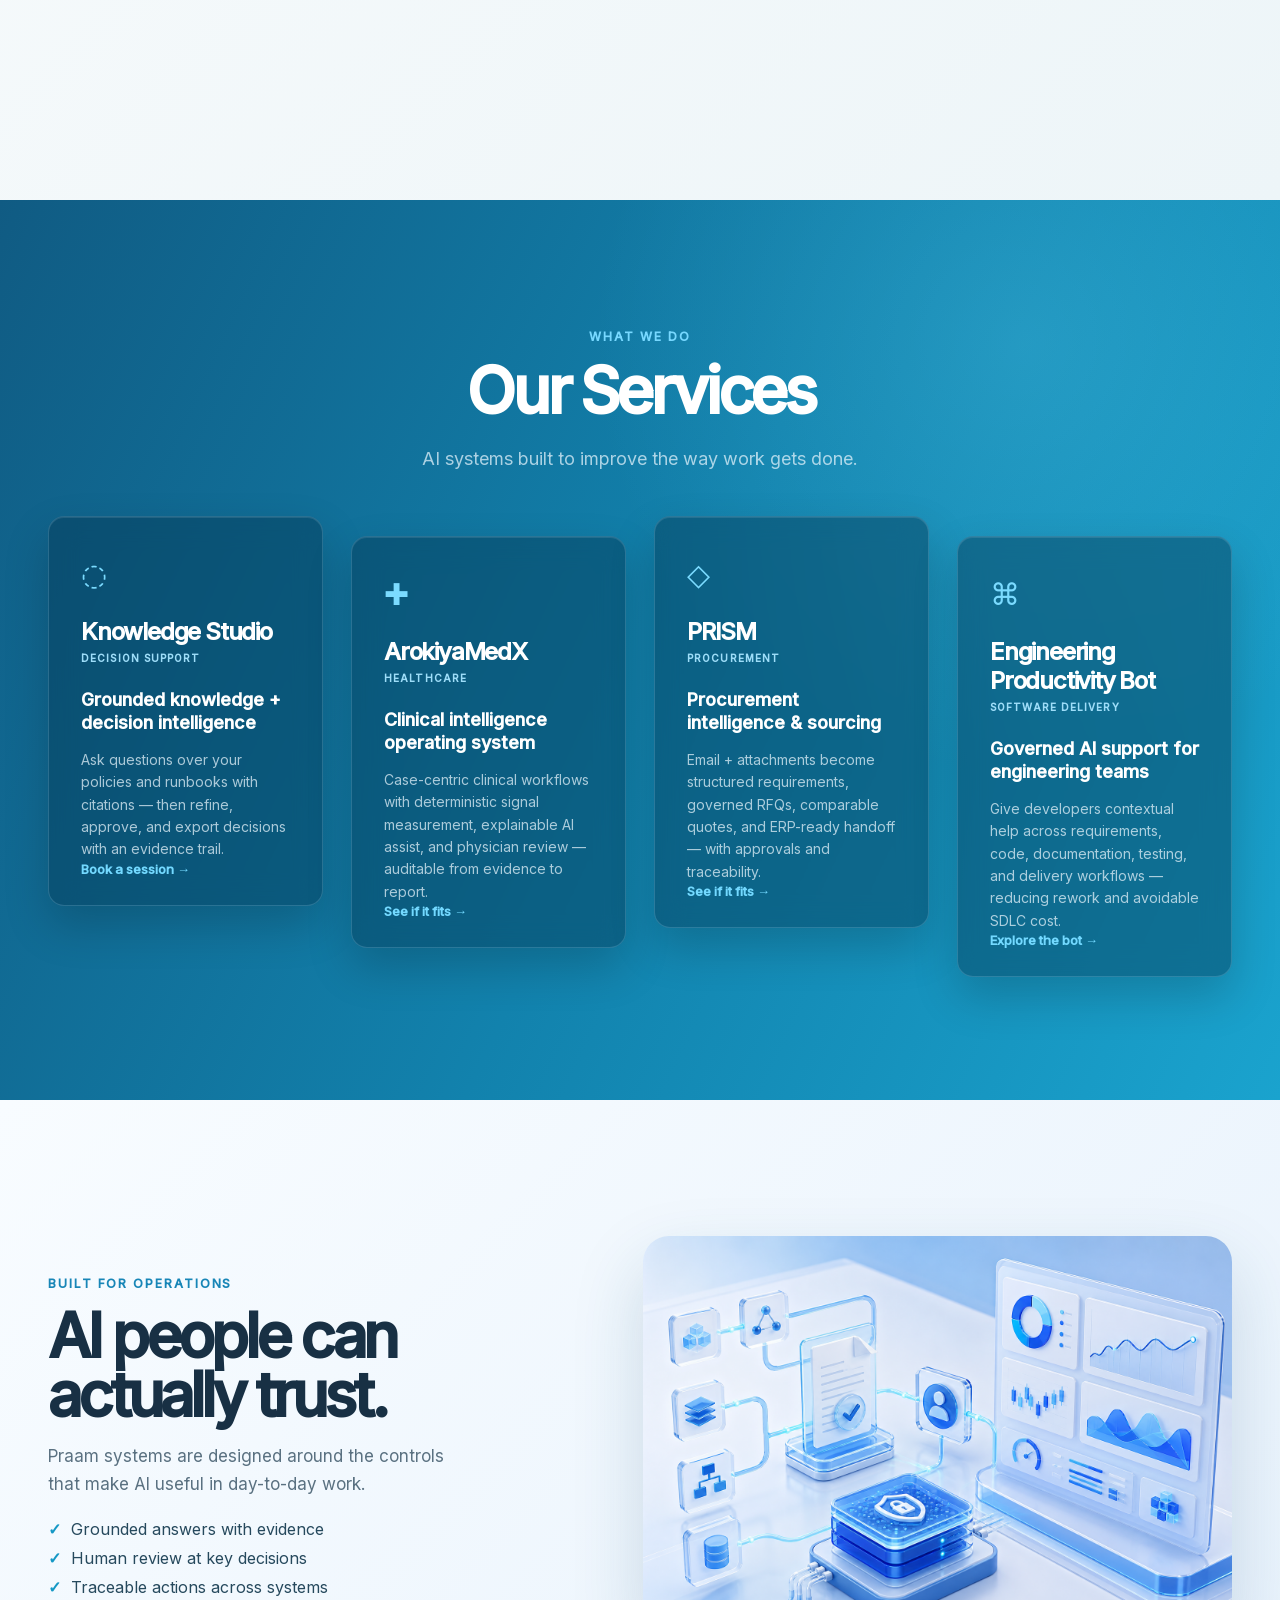
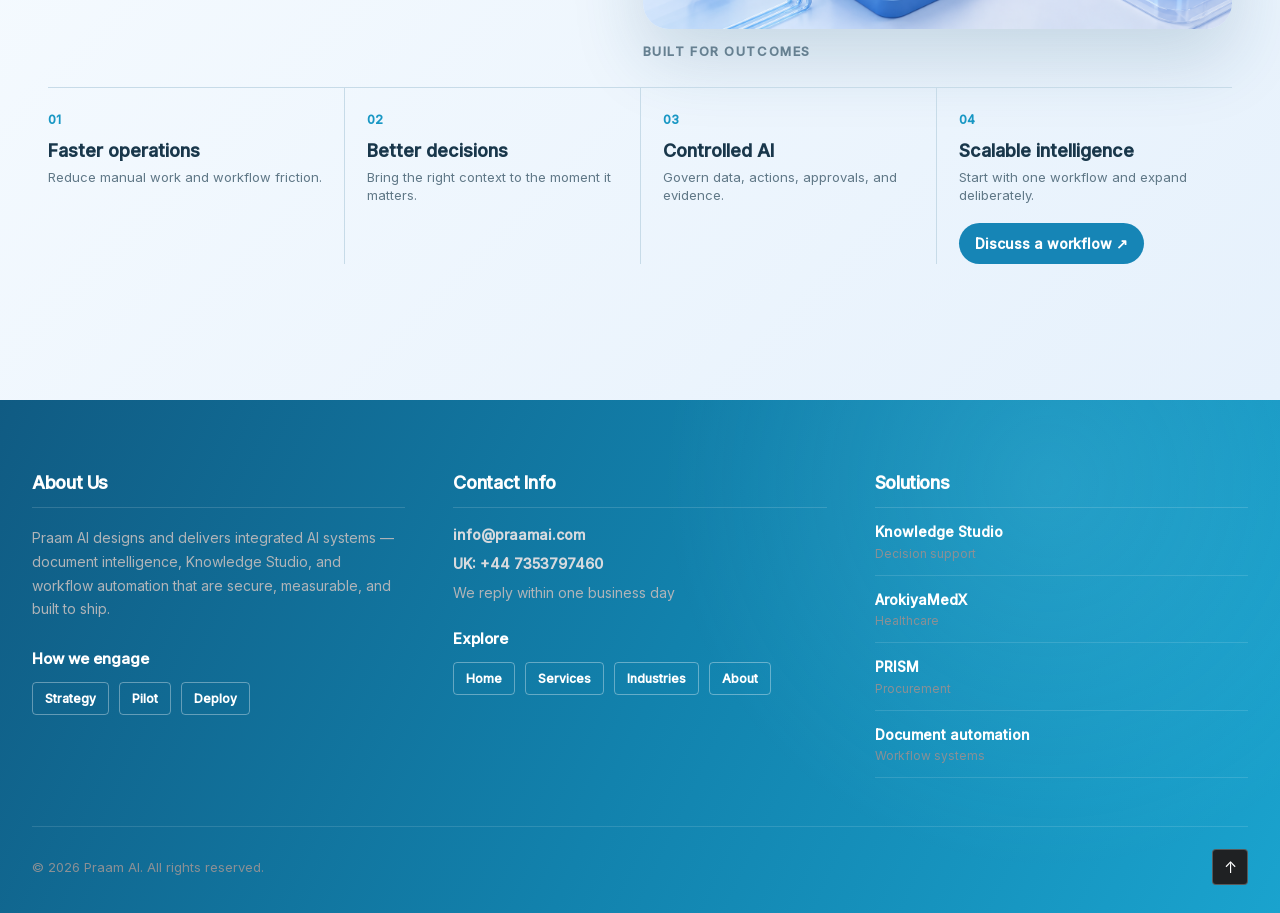
==== commit e01228c0: "Ship the v3 marketing site with shared chrome across pages. Replace the old v2 page shells with the " ====
--- a/index.html
+++ b/index.html
@@ -1,520 +1,11 @@
-<!DOCTYPE html>
-<html lang="en">
-  <head>
-    <meta charset="UTF-8" />
-    <meta name="viewport" content="width=device-width, initial-scale=1.0" />
-    <title>Praam AI | AI That Works Inside Your Business</title>
-    <meta
-      name="description"
-      content="Praam AI designs and delivers integrated AI systems: strategy, execution layer, business-aligned intelligence, and deployment. Built to ship in weeks, not quarters."
-    />
-    <meta name="theme-color" content="#050A18" />
-    <link rel="stylesheet" href="css/fonts.css" />
-    <link rel="stylesheet" href="css/styles.css" />
-    <link rel="stylesheet" href="v2/v2.css" />
-  </head>
-  <body class="site-v2 home-page">
-    <div id="top" aria-hidden="true"></div>
-
-    <main>
-      <section class="v2-hero" id="home" aria-label="Hero">
-        <div class="v2-hero-bg" aria-hidden="true"></div>
-        <div class="container v2-hero-container">
-          <div class="v2-hero-grid">
-            <div class="v2-panel v2-panel--split v2-panel--hero">
-              <div class="v2-panel-left v2-panel-left--hero">
-                <div class="v2-hero-copy">
-                  <h1 class="v2-h1">
-                    AI That Works<br />
-                    <span class="v2-h1-accent">Inside</span> Your Business
-                  </h1>
-                  <div class="v2-hero-actions">
-                    <a class="btn btn-primary v2-primary-cta" href="contact.html">Book a Strategy Session</a>
-                    <a class="btn btn-ghost v2-secondary-cta" href="#solutions">See How We Build <span class="btn-arrow" aria-hidden="true">→</span></a>
-                  </div>
-                  <div class="v2-proof-row" aria-label="Quick proof points">
-                    <div class="v2-proof">
-                      <div class="v2-proof-top">2–4 weeks</div>
-                      <div class="v2-proof-bottom">pilot-ready scope</div>
-                    </div>
-                    <div class="v2-proof">
-                      <div class="v2-proof-top">Governed</div>
-                      <div class="v2-proof-bottom">data + actions</div>
-                    </div>
-                    <div class="v2-proof">
-                      <div class="v2-proof-top">Measurable</div>
-                      <div class="v2-proof-bottom">outcomes first</div>
-                    </div>
-                  </div>
-                </div>
-              </div>
-
-              <div class="v2-panel-right v2-panel-right--image v2-panel-right--hero-image" aria-label="Hero image">
-                <img
-                  class="v2-problem-image v2-hero-panel-img"
-                  src="assets/hero-globe-hands.png"
-                  alt="Glowing digital globe held between hands over a futuristic control surface"
-                  width="1200"
-                  height="1200"
-                  loading="eager"
-                  decoding="async"
-                />
-              </div>
-            </div>
-
-          </div>
-        </div>
-      </section>
-
-      <section class="v2-section v2-section--intro" aria-labelledby="most-fails-heading">
-        <div class="container">
-          <div class="v2-panel v2-panel--split">
-            <div class="v2-panel-left">
-              <p class="v2-kicker">The Problem</p>
-              <h2 id="most-fails-heading" class="v2-h2">Most AI fails quietly.</h2>
-              <p class="v2-subtitle">It looks impressive in a demo, then stalls in real operations.</p>
-              <ul class="v2-problem-list" aria-label="Why AI fails in production">
-                <li class="v2-problem-item">
-                  <span class="v2-problem-ico" aria-hidden="true">
-                    <svg viewBox="0 0 24 24" width="18" height="18" role="presentation" focusable="false">
-                      <path
-                        d="M9 7h6M7.5 10.5h9M8.2 16.8l2.1-2.1m5.4-5.4 2.1-2.1M7 17a4 4 0 0 1 0-5.7l2.3-2.3a4 4 0 0 1 5.7 0M17 7a4 4 0 0 1 0 5.7l-2.3 2.3a4 4 0 0 1-5.7 0"
-                        fill="none"
-                        stroke="currentColor"
-                        stroke-width="1.8"
-                        stroke-linecap="round"
-                        stroke-linejoin="round"
-                      />
-                    </svg>
-                  </span>
-                  <span>Disconnected from workflows</span>
-                </li>
-                <li class="v2-problem-item">
-                  <span class="v2-problem-ico" aria-hidden="true">
-                    <svg viewBox="0 0 24 24" width="18" height="18" role="presentation" focusable="false">
-                      <path
-                        d="M4.5 8.5h7v7h-7zM12.5 8.5h7v7h-7zM8 4.5v2M16 4.5v2M8 17.5v2M16 17.5v2"
-                        fill="none"
-                        stroke="currentColor"
-                        stroke-width="1.8"
-                        stroke-linecap="round"
-                        stroke-linejoin="round"
-                      />
-                    </svg>
-                  </span>
-                  <span>Blind to business context</span>
-                </li>
-                <li class="v2-problem-item">
-                  <span class="v2-problem-ico" aria-hidden="true">
-                    <svg viewBox="0 0 24 24" width="18" height="18" role="presentation" focusable="false">
-                      <path
-                        d="M7 11V9a5 5 0 0 1 10 0v2m-11 0h12v8H6z"
-                        fill="none"
-                        stroke="currentColor"
-                        stroke-width="1.8"
-                        stroke-linecap="round"
-                        stroke-linejoin="round"
-                      />
-                      <path
-                        d="M12 15.2v2"
-                        fill="none"
-                        stroke="currentColor"
-                        stroke-width="1.8"
-                        stroke-linecap="round"
-                      />
-                    </svg>
-                  </span>
-                  <span>Impossible to control</span>
-                </li>
-              </ul>
-              <p class="v2-result">
-                <span class="v2-result-label">The result?</span><br />
-                <span class="v2-result-value">Effort without impact.</span>
-              </p>
-            </div>
-            <div class="v2-panel-right v2-panel-right--image" aria-label="Operations dashboard image">
-              <img
-                class="v2-problem-image"
-                src="assets/most-ai-fails.png"
-                alt="Operations dashboard showing multiple charts and monitoring panels"
-                loading="lazy"
-                decoding="async"
-              />
-            </div>
-          </div>
-        </div>
-      </section>
-
-      <section class="v2-section v2-section--bridge" id="approach" aria-labelledby="approach-heading">
-        <div class="container">
-          <div class="v2-bridge v2-bridge--light">
-            <h2 id="approach-heading" class="v2-bridge-title">
-              AI doesn’t need to be added.<br />
-              <span class="v2-bridge-accent">It needs to be integrated.</span>
-            </h2>
-          </div>
-
-          <div class="v2-quad" aria-label="Approach and comparison grid">
-            <div class="v2-approach" aria-label="Systematic approach">
-              <div class="v2-approach-left">
-                <p class="v2-kicker v2-kicker--dark">OUR APPROACH</p>
-                <h3 class="v2-approach-title">A Systematic<br />Approach to AI</h3>
-                <p class="v2-approach-copy">
-                  From strategy to deployment, we build AI systems that operate from within your business — not beside it.
-                </p>
-              </div>
-
-              <div class="v2-approach-right" aria-label="Steps">
-                <ol class="v2-timeline" aria-label="Implementation steps">
-                  <li class="v2-timeline-item is-active">
-                    <div class="v2-timeline-dot" aria-hidden="true"><span>01</span></div>
-                    <div class="v2-timeline-card">
-                      <div class="v2-timeline-title">Step 1 — Strategy</div>
-                      <div class="v2-timeline-body">
-                        Start with what matters.<br />
-                        Understand processes, constraints, goals.<br />
-                        Define where AI creates real value.
-                      </div>
-                    </div>
-                  </li>
-                  <li class="v2-timeline-item">
-                    <div class="v2-timeline-dot" aria-hidden="true"><span>02</span></div>
-                    <div class="v2-timeline-card">
-                      <div class="v2-timeline-title">Step 2 — Execution Layer</div>
-                      <div class="v2-timeline-body">
-                        Where AI becomes operational.<br />
-                        Connected to systems, data, and workflows.<br />
-                        Controlled. Optimized. Reliable.
-                      </div>
-                    </div>
-                  </li>
-                  <li class="v2-timeline-item">
-                    <div class="v2-timeline-dot" aria-hidden="true"><span>03</span></div>
-                    <div class="v2-timeline-card">
-                      <div class="v2-timeline-title">Step 3 — Intelligence</div>
-                      <div class="v2-timeline-body">
-                        From data to decisions.<br />
-                        Unified knowledge. Structured context.<br />
-                        AI that understands and acts.
-                      </div>
-                    </div>
-                  </li>
-                  <li class="v2-timeline-item">
-                    <div class="v2-timeline-dot" aria-hidden="true"><span>04</span></div>
-                    <div class="v2-timeline-card">
-                      <div class="v2-timeline-title">Step 4 — Deployment</div>
-                      <div class="v2-timeline-body">
-                        Built to evolve.<br />
-                        Deployed, monitored, continuously improved.
-                      </div>
-                    </div>
-                  </li>
-                </ol>
-              </div>
-            </div>
-
-            <div class="v2-panel v2-panel--vs" aria-label="Typical AI versus Praam AI">
-              <div class="v2-vs-col v2-vs-col--light">
-                <div class="v2-vs-title">Typical AI</div>
-                <ul class="v2-vs-list">
-                  <li>Copilots</li>
-                  <li>APIs</li>
-                  <li>Stand-alone tools</li>
-                  <li class="v2-vs-muted">Assist — but stays external.</li>
-                </ul>
-              </div>
-              <div class="v2-vs-mid" aria-hidden="true">
-                <div class="v2-vs-badge">VS</div>
-              </div>
-              <div class="v2-vs-col v2-vs-col--dark">
-                <div class="v2-vs-title">Praam AI</div>
-                <ul class="v2-vs-list">
-                  <li>Integrated systems</li>
-                  <li>Execution control</li>
-                  <li>Business-aligned intelligence</li>
-                  <li class="v2-vs-muted">Operate from within.</li>
-                </ul>
-              </div>
-            </div>
-          </div>
-        </div>
-      </section>
-
-      <section class="v2-section" id="solutions" aria-labelledby="solutions-heading">
-        <div class="container">
-          <div class="v2-section-head v2-section-head--center v2-solutions-head">
-            <p class="v2-kicker">SOLUTIONS</p>
-            <h2 id="solutions-heading" class="v2-h2">Systems you can run every day</h2>
-            <p class="v2-subtitle">Start with one workflow, prove ROI, then scale.</p>
-          </div>
-
-          <div class="v2-solution-panel" role="group" aria-label="Solution cards">
-            <div class="v2-solution-grid">
-            <article class="v2-solution-card">
-              <div class="v2-solution-top">
-                <div class="v2-solution-tag">Knowledge Studio</div>
-                <div class="v2-solution-tag v2-solution-tag--muted">Decision support</div>
-              </div>
-              <h3 class="v2-h3">Grounded knowledge + decision intelligence</h3>
-              <p class="v2-card-p">
-                Ask questions over your policies and runbooks with citations — then refine, approve, and export decisions with an evidence trail.
-              </p>
-              <ul class="v2-card-list">
-                <li>Role-scoped corpora</li>
-                <li>Evidence-first answers</li>
-                <li>Operator-ready workflows</li>
-              </ul>
-              <p class="v2-card-cta"><a class="case-link" href="contact.html">Book a session →</a></p>
-            </article>
-
-            <article class="v2-solution-card v2-solution-card--highlight">
-              <div class="v2-solution-top">
-                <div class="v2-solution-tag">ArokiyaMedX</div>
-                <div class="v2-solution-tag v2-solution-tag--muted">Healthcare</div>
-              </div>
-              <h3 class="v2-h3">Clinical intelligence operating system</h3>
-              <p class="v2-card-p">
-                Case-centric clinical workflows with deterministic signal measurement, explainable AI assist, and physician review — auditable from evidence to report.
-              </p>
-              <ul class="v2-card-list">
-                <li>Deterministic engines before AI</li>
-                <li>Human review + safety gates</li>
-                <li>Full evidence provenance</li>
-              </ul>
-              <p class="v2-card-cta"><a class="case-link" href="contact.html">See if it fits →</a></p>
-            </article>
-
-            <article class="v2-solution-card">
-              <div class="v2-solution-top">
-                <div class="v2-solution-tag">PRISM</div>
-                <div class="v2-solution-tag v2-solution-tag--muted">Procurement</div>
-              </div>
-              <h3 class="v2-h3">Procurement intelligence &amp; sourcing</h3>
-              <p class="v2-card-p">
-                Email + attachments become structured requirements, governed RFQs, comparable quotes, and ERP-ready handoff — with approvals and traceability.
-              </p>
-              <ul class="v2-card-list">
-                <li>Human gates + deterministic validation</li>
-                <li>Side-by-side quote compare</li>
-                <li>Downstream export / ERP prep</li>
-              </ul>
-              <p class="v2-card-cta"><a class="case-link" href="contact.html">See if it fits →</a></p>
-            </article>
-            </div>
-          </div>
-        </div>
-      </section>
-
-      <section class="v2-section v2-section--impact" id="impact" aria-labelledby="impact-heading">
-        <div class="container">
-          <div class="v2-impact-strip" role="group" aria-label="Impact outcomes">
-            <div class="v2-section-head v2-section-head--center v2-impact-head">
-              <h2 id="impact-heading" class="v2-h2">
-                <span class="v2-impact-inline">THE IMPACT</span>
-                When AI is aligned —
-              </h2>
-            </div>
-
-            <div class="v2-impact-row" aria-label="Impact outcomes">
-              <div class="v2-impact-item">
-                <div class="v2-impact-icon" aria-hidden="true">
-                  <svg viewBox="0 0 24 24" width="22" height="22" role="presentation" focusable="false">
-                    <path d="M4 8h3" fill="none" stroke="currentColor" stroke-width="1.8" stroke-linecap="round" />
-                    <path d="M3 11h4" fill="none" stroke="currentColor" stroke-width="1.8" stroke-linecap="round" />
-                    <path d="M4 14h3" fill="none" stroke="currentColor" stroke-width="1.8" stroke-linecap="round" />
-                    <path d="M14 7a6.5 6.5 0 1 1-4.6 11.1" fill="none" stroke="currentColor" stroke-width="1.8" stroke-linecap="round" />
-                    <path d="M14 10v3l2 1" fill="none" stroke="currentColor" stroke-width="1.8" stroke-linecap="round" stroke-linejoin="round" />
-                  </svg>
-                </div>
-                <div class="v2-impact-title">Operations accelerate.</div>
-              </div>
-              <div class="v2-impact-item">
-                <div class="v2-impact-icon" aria-hidden="true">
-                  <svg viewBox="0 0 24 24" width="22" height="22" role="presentation" focusable="false">
-                    <circle cx="12" cy="12" r="3" fill="none" stroke="currentColor" stroke-width="1.8" />
-                    <circle cx="12" cy="12" r="7" fill="none" stroke="currentColor" stroke-width="1.8" />
-                    <path d="M12 2v4" fill="none" stroke="currentColor" stroke-width="1.8" stroke-linecap="round" />
-                    <path d="M12 18v4" fill="none" stroke="currentColor" stroke-width="1.8" stroke-linecap="round" />
-                    <path d="M2 12h4" fill="none" stroke="currentColor" stroke-width="1.8" stroke-linecap="round" />
-                    <path d="M18 12h4" fill="none" stroke="currentColor" stroke-width="1.8" stroke-linecap="round" />
-                  </svg>
-                </div>
-                <div class="v2-impact-title">Decisions sharpen.</div>
-              </div>
-              <div class="v2-impact-item">
-                <div class="v2-impact-icon" aria-hidden="true">
-                  <svg viewBox="0 0 24 24" width="22" height="22" role="presentation" focusable="false">
-                    <path d="M6 15l5-5 3 3 4-4" fill="none" stroke="currentColor" stroke-width="1.8" stroke-linecap="round" stroke-linejoin="round" />
-                    <path d="M14 5h6v6" fill="none" stroke="currentColor" stroke-width="1.8" stroke-linecap="round" stroke-linejoin="round" />
-                  </svg>
-                </div>
-                <div class="v2-impact-title">Scale becomes effortless.</div>
-              </div>
-            </div>
-          </div>
-        </div>
-      </section>
-
-      <section class="v2-section v2-section--fit" aria-label="Designed for, built with, backed by">
-        <div class="container">
-          <div class="v2-fit-panel" role="group" aria-label="Delivery fit and foundations">
-            <div class="v2-fit-col">
-              <div class="v2-fit-title">Designed for</div>
-              <ul class="v2-fit-list" aria-label="Designed for">
-                <li>
-                  <span class="v2-fit-ico" aria-hidden="true">
-                    <svg viewBox="0 0 24 24" width="20" height="20" role="presentation" focusable="false">
-                      <path d="M7 7h10v10H7z" fill="none" stroke="currentColor" stroke-width="1.8" />
-                      <path d="M4 10h3M17 10h3M4 14h3M17 14h3" fill="none" stroke="currentColor" stroke-width="1.8" stroke-linecap="round" />
-                    </svg>
-                  </span>
-                  <span>Complex workflows</span>
-                </li>
-                <li>
-                  <span class="v2-fit-ico" aria-hidden="true">
-                    <svg viewBox="0 0 24 24" width="20" height="20" role="presentation" focusable="false">
-                      <path d="M7 8a3 3 0 1 0 0 6" fill="none" stroke="currentColor" stroke-width="1.8" stroke-linecap="round" />
-                      <path d="M17 8a3 3 0 1 1 0 6" fill="none" stroke="currentColor" stroke-width="1.8" stroke-linecap="round" />
-                      <path d="M10 11h4" fill="none" stroke="currentColor" stroke-width="1.8" stroke-linecap="round" />
-                    </svg>
-                  </span>
-                  <span>Multi-system environments</span>
-                </li>
-                <li>
-                  <span class="v2-fit-ico" aria-hidden="true">
-                    <svg viewBox="0 0 24 24" width="20" height="20" role="presentation" focusable="false">
-                      <path d="M4 18h16" fill="none" stroke="currentColor" stroke-width="1.8" stroke-linecap="round" />
-                      <path d="M7 18V9l5-3 5 3v9" fill="none" stroke="currentColor" stroke-width="1.8" stroke-linejoin="round" />
-                      <path d="M10 18v-5h4v5" fill="none" stroke="currentColor" stroke-width="1.8" stroke-linejoin="round" />
-                    </svg>
-                  </span>
-                  <span>High-performance operations</span>
-                </li>
-              </ul>
-            </div>
-
-            <div class="v2-fit-col">
-              <div class="v2-fit-title">Built with</div>
-              <ul class="v2-fit-list" aria-label="Built with">
-                <li>
-                  <span class="v2-fit-ico" aria-hidden="true">
-                    <svg viewBox="0 0 24 24" width="20" height="20" role="presentation" focusable="false">
-                      <path d="M12 3l8 4v5c0 5-3.5 9-8 9s-8-4-8-9V7l8-4z" fill="none" stroke="currentColor" stroke-width="1.8" stroke-linejoin="round" />
-                      <path d="M9.5 12l1.8 1.8L15 10" fill="none" stroke="currentColor" stroke-width="1.8" stroke-linecap="round" stroke-linejoin="round" />
-                    </svg>
-                  </span>
-                  <span>Control</span>
-                </li>
-                <li>
-                  <span class="v2-fit-ico" aria-hidden="true">
-                    <svg viewBox="0 0 24 24" width="20" height="20" role="presentation" focusable="false">
-                      <path d="M12 2l3 7 7 3-7 3-3 7-3-7-7-3 7-3 3-7z" fill="none" stroke="currentColor" stroke-width="1.8" stroke-linejoin="round" />
-                    </svg>
-                  </span>
-                  <span>Reliability</span>
-                </li>
-                <li>
-                  <span class="v2-fit-ico" aria-hidden="true">
-                    <svg viewBox="0 0 24 24" width="20" height="20" role="presentation" focusable="false">
-                      <path d="M6 16V8" fill="none" stroke="currentColor" stroke-width="1.8" stroke-linecap="round" />
-                      <path d="M12 18V6" fill="none" stroke="currentColor" stroke-width="1.8" stroke-linecap="round" />
-                      <path d="M18 16V8" fill="none" stroke="currentColor" stroke-width="1.8" stroke-linecap="round" />
-                    </svg>
-                  </span>
-                  <span>Scalability</span>
-                </li>
-              </ul>
-            </div>
-
-            <div class="v2-fit-col">
-              <div class="v2-fit-title">Backed by</div>
-              <ul class="v2-fit-list" aria-label="Backed by">
-                <li>
-                  <span class="v2-fit-ico" aria-hidden="true">
-                    <svg viewBox="0 0 24 24" width="20" height="20" role="presentation" focusable="false">
-                      <path d="M12 3l8 4v5c0 5-3.5 9-8 9s-8-4-8-9V7l8-4z" fill="none" stroke="currentColor" stroke-width="1.8" stroke-linejoin="round" />
-                      <path d="M9 13l2 2 4-5" fill="none" stroke="currentColor" stroke-width="1.8" stroke-linecap="round" stroke-linejoin="round" />
-                    </svg>
-                  </span>
-                  <span>Enterprise AI delivery experience</span>
-                </li>
-                <li>
-                  <span class="v2-fit-ico" aria-hidden="true">
-                    <svg viewBox="0 0 24 24" width="20" height="20" role="presentation" focusable="false">
-                      <path d="M7 7h10v10H7z" fill="none" stroke="currentColor" stroke-width="1.8" />
-                      <path d="M9 12h6" fill="none" stroke="currentColor" stroke-width="1.8" stroke-linecap="round" />
-                    </svg>
-                  </span>
-                  <span>Proven implementations across industries</span>
-                </li>
-                <li>
-                  <span class="v2-fit-ico" aria-hidden="true">
-                    <svg viewBox="0 0 24 24" width="20" height="20" role="presentation" focusable="false">
-                      <path d="M12 2l3.3 5.6L22 9l-4.6 4.4L18.6 22 12 18.6 5.4 22l1.2-8.6L2 9l6.7-1.4L12 2z" fill="none" stroke="currentColor" stroke-width="1.8" stroke-linejoin="round" />
-                    </svg>
-                  </span>
-                  <span>Modern AI stack (RAG, Agents, Orchestration)</span>
-                </li>
-              </ul>
-            </div>
-          </div>
-        </div>
-      </section>
-    </main>
-
-    <nav class="praam-dock" aria-label="Primary">
-      <div class="praam-dock__surface">
-        <a class="praam-dock__brand" href="#home" aria-label="Praam AI home">
-          <img
-            class="praam-dock__logo"
-            src="assets/logo-praam.png?v=ks-20260803"
-            alt="praam.ai logo"
-            width="1024"
-            height="426"
-            decoding="async"
-          />
-        </a>
-        <div class="praam-dock__links site-nav">
-          <a href="#home">Home</a>
-          <a href="services.html">Services</a>
-          <a href="industries.html">Industries</a>
-          <a href="about.html">About</a>
-          <a href="contact.html">Contact</a>
-        </div>
-        <div class="praam-dock__actions">
-          <a class="praam-dock__cta" href="contact.html">Get started</a>
-          <button
-            type="button"
-            class="praam-dock__menu-btn"
-            aria-expanded="false"
-            aria-controls="praam-dock-sheet"
-            aria-label="Open menu"
-          >
-            <span class="praam-dock__menu-icon" aria-hidden="true"></span>
-          </button>
-        </div>
-      </div>
-      <div class="praam-dock__backdrop" data-dock-close hidden></div>
-      <div id="praam-dock-sheet" class="praam-dock__sheet" hidden>
-        <div class="praam-dock__sheet-inner">
-          <div class="praam-dock__sheet-head">
-            <span class="praam-dock__sheet-title">Menu</span>
-            <button type="button" class="praam-dock__sheet-close" data-dock-close aria-label="Close menu">
-              <span aria-hidden="true">×</span>
-            </button>
-          </div>
-          <div class="praam-dock__sheet-nav site-nav">
-            <a href="#home">Home</a>
-            <a href="services.html">Services</a>
-            <a href="industries.html">Industries</a>
-            <a href="about.html">About</a>
-            <a href="contact.html">Contact</a>
-          </div>
-          <a class="praam-dock__cta praam-dock__cta--sheet" href="contact.html">Get started</a>
-        </div>
-      </div>
-    </nav>
-
-    <script src="js/script.js" defer></script>
-  </body>
-</html>
+<!doctype html><html lang="en"><head><meta charset="utf-8"><meta name="viewport" content="width=device-width,initial-scale=1"><title>Praam AI | AI That Works Inside Your Business</title><meta name="description" content="Praam AI designs and delivers integrated AI systems."><link rel="stylesheet" href="css/fonts.css"><link rel="stylesheet" href="v3/home.css"><link rel="stylesheet" href="v3/overrides.css"><link rel="stylesheet" href="v3/hero-dark.css"><link rel="stylesheet" href="v3/case-section.css"><link rel="stylesheet" href="v3/solutions-four.css"><link rel="stylesheet" href="v3/foundations.css"><link rel="stylesheet" href="v3/services-cards.css"><link rel="stylesheet" href="v3/foundations-one-view.css"><link rel="stylesheet" href="v3/approach-showcase.css"><link rel="stylesheet" href="v3/ice-theme.css"><link rel="stylesheet" href="v3/desktop-sections.css"><link rel="stylesheet" href="v3/hero-system.css"><link rel="stylesheet" href="v3/services-dark.css"></head><body>
+<div id="top" aria-hidden="true"></div>
+<header><a class="logo" href="index.html#home"><img src="assets/logo-praam.png" alt="Praam AI"></a><nav><a href="index.html#home" aria-current="page">Home</a><a href="services.html">Services</a><a href="industries.html">Industries</a><a href="about.html">About</a><a href="contact.html">Contact</a></nav><a class="nav-cta" href="contact.html">Get started ↗</a></header>
+<main><section class="hero" id="home"><div class="hero-bg"></div><div class="wrap hero-copy"><p class="eyebrow">Operational AI systems</p><h1>AI That Works<br><em>Inside</em> Your Business</h1><p>We design and deploy AI systems that connect your knowledge, workflows, and decisions — turning AI from an experiment into an operating capability.</p><div class="actions"><a class="button white" href="contact.html">Book a Strategy Session ↗</a><a href="#approach">See How We Build ↓</a></div><div class="proof"><div><b>2–4 weeks</b><span>pilot-ready scope</span></div><div><b>Governed</b><span>data + actions</span></div><div><b>Measurable</b><span>outcomes first</span></div></div></div></section>
+<section class="approach-showcase" id="approach"><div class="wrap approach-showcase__grid"><div class="approach-showcase__copy"><p class="eyebrow">Our approach</p><h2>AI doesn’t need<br>to be added.<br><em>It needs to be integrated.</em></h2><p>From strategy to deployment, we build AI systems that operate from within your business — not beside it.</p></div><figure class="approach-showcase__visual"><img src="assets/operational-ai-workflow.png" alt="Illustration of connected operational AI workflows"><figcaption>Connected knowledge, workflows, decisions, and human control.</figcaption></figure><div class="approach-showcase__lower"><ol class="approach-showcase__steps"><li><span>01</span><strong>Strategy</strong><p>Define where AI creates real value.</p></li><li><span>02</span><strong>Execution Layer</strong><p>Connect systems, data, and workflows.</p></li><li><span>03</span><strong>Intelligence</strong><p>Unify knowledge and context.</p></li><li><span>04</span><strong>Deployment</strong><p>Monitor, govern, and improve.</p></li></ol><a class="button approach-showcase__cta" href="contact.html">Discuss your workflow ↗</a></div></div></section>
+<section class="services block" id="solutions"><div class="wrap"><p class="eyebrow">What we do</p><h2>Our Services</h2><p class="sub">AI systems built to improve the way work gets done.</p><div class="cards"><article><span>01</span><h3>Knowledge Studio</h3><small>Decision support</small><p>Grounded knowledge + decision intelligence</p><em>Ask questions over your policies and runbooks with citations — then refine, approve, and export decisions with an evidence trail.</em><a href="contact.html">Book a session →</a></article><article><span>02</span><h3>ArokiyaMedX</h3><small>Healthcare</small><p>Clinical intelligence operating system</p><em>Case-centric clinical workflows with deterministic signal measurement, explainable AI assist, and physician review — auditable from evidence to report.</em><a href="contact.html">See if it fits →</a></article><article><span>03</span><h3>PRISM</h3><small>Procurement</small><p>Procurement intelligence &amp; sourcing</p><em>Email + attachments become structured requirements, governed RFQs, comparable quotes, and ERP-ready handoff — with approvals and traceability.</em><a href="contact.html">See if it fits →</a></article><article><span>04</span><h3>Engineering Productivity Bot</h3><small>Software delivery</small><p>Governed AI support for engineering teams</p><em>Give developers contextual help across requirements, code, documentation, testing, and delivery workflows — reducing rework and avoidable SDLC cost.</em><a href="contact.html">Explore the bot →</a></article></div></div></section>
+<section class="operations-outcomes"><div class="wrap operations-outcomes__grid"><div class="operations-outcomes__copy"><p class="eyebrow">Built for operations</p><h2>AI people can<br>actually trust.</h2><p>Praam systems are designed around the controls that make AI useful in day-to-day work.</p><ul><li>Grounded answers with evidence</li><li>Human review at key decisions</li><li>Traceable actions across systems</li></ul></div><figure><img src="assets/operations-outcomes.png" alt="Illustration of governed operational AI workflows"><figcaption>Built for outcomes</figcaption></figure><div class="operations-outcomes__results"><article><span>01</span><h3>Faster operations</h3><p>Reduce manual work and workflow friction.</p></article><article><span>02</span><h3>Better decisions</h3><p>Bring the right context to the moment it matters.</p></article><article><span>03</span><h3>Controlled AI</h3><p>Govern data, actions, approvals, and evidence.</p></article><article class="operations-outcomes__final"><span>04</span><h3>Scalable intelligence</h3><p>Start with one workflow and expand deliberately.</p><a class="button" href="contact.html">Discuss a workflow ↗</a></article></div></div></section>
+</main>
+<footer><div class="wrap footer-grid"><div class="footer-col"><h3>About Us</h3><p>Praam AI designs and delivers integrated AI systems — document intelligence, Knowledge Studio, and workflow automation that are secure, measurable, and built to ship.</p><h4>How we engage</h4><div class="footer-chips"><span>Strategy</span><span>Pilot</span><span>Deploy</span></div></div><div class="footer-col"><h3>Contact Info</h3><ul class="footer-contact"><li><a href="mailto:info@praamai.com">info@praamai.com</a></li><li><a href="tel:+447353797460">UK: +44 7353797460</a></li><li>We reply within one business day</li></ul><h4>Explore</h4><div class="footer-chips"><a href="index.html#home">Home</a><a href="services.html">Services</a><a href="industries.html">Industries</a><a href="about.html">About</a></div></div><div class="footer-col"><h3>Solutions</h3><ul class="footer-list"><li><a href="index.html#solutions">Knowledge Studio</a><span>Decision support</span></li><li><a href="index.html#solutions">ArokiyaMedX</a><span>Healthcare</span></li><li><a href="index.html#solutions">PRISM</a><span>Procurement</span></li><li><a href="services.html">Document automation</a><span>Workflow systems</span></li></ul></div></div><div class="wrap footer-bottom"><p>© 2026 Praam AI. All rights reserved.</p><a class="to-top" href="#top" aria-label="Back to top">↑</a></div></footer>
+<script src="js/site-header.js" defer></script>
+</body></html>
--- a/v3/home.css
+++ b/v3/home.css
@@ -0,0 +1 @@
+@font-face{font-family:Inter;src:url('../assets/fonts/inter-latin.woff2')}*{box-sizing:border-box}html{scroll-behavior:smooth}body{margin:0;font-family:Inter,Arial,sans-serif;color:#20262d;background:#fff}a{text-decoration:none;color:inherit}.wrap{width:min(1240px,calc(100% - 64px));margin:auto}header{position:absolute;top:0;left:50%;transform:translateX(-50%);z-index:2;width:min(1340px,calc(100% - 64px));padding:28px 0;display:flex;align-items:center;justify-content:space-between;color:#fff}.logo img,footer img{display:block;width:132px;filter:brightness(0) invert(1)}nav{display:flex;gap:32px;font-size:14px}.nav-cta{font-size:14px;padding:12px 18px;border:1px solid #ffffff8f;border-radius:30px}.hero{min-height:785px;display:flex;align-items:end;position:relative;color:#fff;overflow:hidden;isolation:isolate}.hero-bg,.case-bg{position:absolute;inset:0;z-index:-1;background:linear-gradient(90deg,#06111feF 0%,#06111fc0 43%,#06111f38 100%),linear-gradient(0deg,#06111f9c,transparent 52%),url('../assets/hero-globe-hands.png') center/cover}.hero-copy{padding:145px 0 36px}.eyebrow{margin:0 0 20px;text-transform:uppercase;color:#1886b7;letter-spacing:.16em;font-weight:800;font-size:12px}.hero .eyebrow,.approach .eyebrow,.case .eyebrow,.final .eyebrow{color:#bbe8fc}h1,h2{margin:0;letter-spacing:-.065em;font-weight:650;line-height:.98}h1{font-size:clamp(52px,6.5vw,92px)}h1 em,h2 em{font-style:normal;color:#b9e7fa}.hero-copy>p:not(.eyebrow){font-size:18px;line-height:1.65;max-width:600px;color:#e6eef5;margin:28px 0}.actions{display:flex;gap:25px;align-items:center;font-size:14px;font-weight:800}.button{display:inline-block;padding:16px 23px;border-radius:30px;font-weight:800;font-size:14px}.white{color:#142331;background:#fff}.green{color:#09201f;background:#4dd0ad}.proof{display:grid;grid-template-columns:repeat(3,1fr);margin-top:80px;border-top:1px solid #ffffff66;border-bottom:1px solid #ffffff33}.proof div{padding:18px 30px;border-left:1px solid #ffffff33}.proof div:first-child{padding-left:0;border:0}.proof b,.proof span{display:block}.proof b{font-size:16px}.proof span{font-size:13px;color:#bdd0df;margin-top:5px}.block{padding:140px 0}.two{display:grid;grid-template-columns:1fr 1fr;gap:10vw}.problem{background:#f4f2ed}.problem h2,.services h2,.fit h2{font-size:clamp(45px,5vw,72px)}.lead{font-size:24px;line-height:1.45;margin:0 0 35px}.rules{list-style:none;padding:0;margin:0;border-top:1px solid #bbc2c5}.rules li{padding:18px 0;border-bottom:1px solid #bbc2c5}.rules b{font-size:12px;color:#3981a4;margin-right:20px}.result{color:#6c7379;margin:32px 0 0}.result strong{color:#20262d}.approach{background:#071624;color:#fff}.heading{align-items:end}.heading h2{font-size:clamp(45px,5vw,72px)}.heading>p{color:#c0cfdb;line-height:1.65;margin:0 0 6px}.steps{display:grid;grid-template-columns:repeat(4,1fr);margin-top:78px;border-top:1px solid #ffffff55}.steps article{padding:25px 25px 0;border-left:1px solid #ffffff2e;min-height:245px}.steps article:first-child{border:0;padding-left:0}.steps b,.cards span{font-size:13px;color:#7dd3f5}.steps h3{font-size:23px;margin:38px 0 13px}.steps p{font-size:14px;line-height:1.65;color:#c4d3df}.services{background:#fff}.sub{color:#687580;font-size:17px}.cards{display:grid;grid-template-columns:repeat(3,1fr);margin-top:66px;border-top:1px solid #d6dfe3}.cards article{min-height:425px;padding:28px;border-left:1px solid #d6dfe3;display:flex;flex-direction:column}.cards article:first-child{border:0;padding-left:0}.cards article:nth-child(2){background:#edf7fa}.cards h3{font-size:29px;letter-spacing:-.05em;margin:42px 0 4px}.cards small{text-transform:uppercase;color:#597181;letter-spacing:.11em;font-size:10px;font-weight:800}.cards p{font-size:18px;font-weight:700;line-height:1.3;margin:28px 0 14px}.cards em{color:#6a7480;font-style:normal;font-size:14px;line-height:1.6}.cards a{margin-top:auto;color:#1677a6;font-size:13px;font-weight:800}.case{position:relative;min-height:620px;display:flex;align-items:center;isolation:isolate;color:#fff}.case-bg{background:linear-gradient(90deg,#06131b22,#06131b28),url('../assets/most-ai-fails.png') center/cover;filter:saturate(.7)}.case article{background:#102333;max-width:470px;padding:54px}.case h2{font-size:clamp(46px,5vw,68px)}.case article>p:not(.eyebrow){font-size:20px;line-height:1.65;color:#d4e4ec}.fit{background:#eef2f3}.fit-grid{display:grid;grid-template-columns:repeat(3,1fr);margin-top:65px;border-top:1px solid #bccbd0}.fit-grid article{border-left:1px solid #bccbd0;padding:28px}.fit-grid article:first-child{border:0;padding-left:0}.fit-grid b{font-size:18px}.fit-grid p{font-size:14px;color:#5e6972;border-bottom:1px solid #c9d4d8;padding-bottom:13px}.final{background:linear-gradient(120deg,#0a506c,#11a77e);color:#fff;padding:105px 0}.final .wrap{display:flex;align-items:end;justify-content:space-between;gap:30px}.final h2{font-size:clamp(48px,5vw,70px)}.final div>p:not(.eyebrow){max-width:560px;line-height:1.65;color:#e0fff5}footer{background:#151f26;color:#c1ccd3;padding:68px 0 25px}.footer{display:grid;grid-template-columns:2fr 1fr 1fr;gap:30px}.footer a{display:block;font-size:14px;margin:12px 0}.footer b{color:#fff;font-size:13px;text-transform:uppercase;letter-spacing:.1em}.footer div:first-child p{font-size:14px}.legal{margin-top:45px;padding-top:25px;border-top:1px solid #ffffff20;font-size:12px;color:#84939c}@media(max-width:800px){.wrap,header{width:calc(100% - 36px)}header{padding:20px 0}nav{display:none}.nav-cta{font-size:12px;padding:10px 13px}.hero{min-height:720px}.proof{margin-top:54px}.proof div{padding:14px 10px}.proof div:first-child{padding-left:0}.proof b{font-size:13px}.proof span{font-size:11px}.block{padding:85px 0}.two{grid-template-columns:1fr;gap:35px}.steps{grid-template-columns:1fr 1fr}.steps article:nth-child(3){border-left:0;padding-left:0}.cards{grid-template-columns:1fr}.cards article,.cards article:first-child{border:0;border-bottom:1px solid #d6dfe3;padding:26px 0;min-height:320px}.fit-grid{grid-template-columns:1fr}.fit-grid article,.fit-grid article:first-child{border:0;border-bottom:1px solid #bccbd0;padding:25px 0}.final .wrap{align-items:start;flex-direction:column}.footer{grid-template-columns:1fr 1fr}.footer div:first-child{grid-column:span 2}}@media(max-width:480px){.actions{align-items:flex-start;flex-direction:column}.steps{grid-template-columns:1fr}.steps article,.steps article:nth-child(3){border:0;border-bottom:1px solid #ffffff2e;padding:24px 0;min-height:auto}.case article{padding:35px 28px}.footer{grid-template-columns:1fr}.footer div:first-child{grid-column:auto}}
--- a/v3/overrides.css
+++ b/v3/overrides.css
@@ -0,0 +1,621 @@
+.hero {
+  min-height: 760px;
+  color: #162434;
+  background: #eff5f7;
+}
+
+.hero-bg {
+  background:
+    linear-gradient(90deg, rgba(239, 245, 247, .96) 0%, rgba(239, 245, 247, .74) 42%, rgba(239, 245, 247, .08) 70%),
+    url('../assets/praam-hero-no-jacket.png') center / cover no-repeat;
+  filter: none;
+}
+
+.hero-copy {
+  position: relative;
+  padding: 170px 38px 36px;
+  margin-left: max(0px, calc((100vw - 1240px) / -2));
+  max-width: 720px;
+  border: 1px solid rgba(255, 255, 255, .66);
+  border-radius: 0 30px 30px 0;
+  background: rgba(255, 255, 255, .46);
+  box-shadow: 18px 22px 60px rgba(50, 75, 89, .12), inset 0 1px 0 rgba(255, 255, 255, .78);
+  backdrop-filter: blur(20px) saturate(125%);
+  -webkit-backdrop-filter: blur(20px) saturate(125%);
+}
+
+.hero .eyebrow { color: #187da6; }
+.hero h1 { color: #13293b; }
+.hero h1 em { color: #197da5; }
+.hero-copy > p:not(.eyebrow) { color: #4a6170; }
+.actions { color: #1e5f7b; }
+.hero .white { color: #fff; background: #197da5; box-shadow: 0 12px 24px rgba(25, 125, 165, .2); }
+.proof { border-color: rgba(23, 73, 96, .2); }
+.proof div { border-color: rgba(23, 73, 96, .16); }
+.proof b { color: #193246; }
+.proof span { color: #627783; }
+
+@media (max-width: 800px) {
+  .hero { min-height: 700px; }
+  .hero-bg { background-position: 78% center; background-size: auto 83%; }
+  .hero-copy { margin-left: 0; padding: 145px 22px 28px; max-width: 88%; border-radius: 0 24px 24px 0; }
+}
+
+@media (max-width: 480px) {
+  .hero-bg { background-position: 90% bottom; background-size: auto 64%; }
+  .hero-copy { max-width: 100%; background: rgba(255, 255, 255, .72); }
+}
+
+/* Shared chrome: Stratus-style fixed header — transparent on dark, white on light */
+header {
+  position: fixed;
+  top: 0;
+  left: 0;
+  right: 0;
+  z-index: 50;
+  transform: none;
+  width: 100%;
+  max-width: none;
+  box-sizing: border-box;
+  display: flex;
+  align-items: center;
+  gap: 28px;
+  padding: 22px max(32px, calc((100% - 1340px) / 2));
+  background: transparent;
+  border-bottom: 1px solid transparent;
+  color: #fff;
+  transition: background 180ms ease, border-color 180ms ease, box-shadow 180ms ease, color 180ms ease;
+}
+
+header .logo {
+  margin-right: auto;
+}
+
+header .logo img {
+  filter: brightness(0) invert(1);
+  transition: filter 180ms ease;
+}
+
+nav {
+  display: flex;
+  gap: 28px;
+  font-size: 14px;
+  font-weight: 500;
+}
+
+nav a {
+  display: inline-flex;
+  align-items: center;
+  min-height: auto;
+  padding: 0;
+  border-radius: 0;
+  color: rgba(255, 255, 255, .92);
+  font-weight: 500;
+  background: transparent;
+  transition: color 160ms ease;
+}
+
+nav a:hover,
+nav a[aria-current="page"] {
+  color: #fff;
+  background: transparent;
+}
+
+.nav-cta {
+  color: #fff;
+  border-color: rgba(255, 255, 255, .7);
+  transition: color 160ms ease, border-color 160ms ease, background 160ms ease;
+}
+
+/* Solid white header (over light page sections) */
+header.is-light {
+  color: #1a1a1a;
+}
+
+header.is-light .logo img {
+  content: url('../assets/logo-praam-light.png');
+  filter: none;
+}
+
+header.is-light nav a {
+  color: #222;
+}
+
+header.is-light nav a:hover,
+header.is-light nav a[aria-current="page"] {
+  color: #000;
+}
+
+header.is-light .nav-cta {
+  color: #1a1a1a;
+  border-color: rgba(0, 0, 0, .55);
+}
+
+header.is-solid {
+  background: #fff;
+  border-bottom-color: rgba(0, 0, 0, .08);
+  box-shadow: 0 8px 24px rgba(0, 0, 0, .06);
+}
+
+/* Subpage hero */
+.page-hero {
+  min-height: 420px;
+  display: flex;
+  align-items: end;
+  position: relative;
+  color: #fff;
+  overflow: hidden;
+  isolation: isolate;
+  background: #06111f;
+}
+
+.page-hero-bg {
+  position: absolute;
+  inset: 0;
+  z-index: -1;
+  background:
+    linear-gradient(90deg, rgba(5, 13, 24, .95) 0%, rgba(5, 13, 24, .78) 50%, rgba(5, 13, 24, .45) 100%),
+    linear-gradient(0deg, rgba(5, 13, 24, .55), transparent 55%),
+    url('../assets/praam-hero-team.jpg') center / cover;
+}
+
+.page-hero .wrap {
+  padding: 100px 0 48px;
+}
+
+.page-hero h1 {
+  font-size: clamp(40px, 5.5vw, 72px);
+  margin: 0 0 18px;
+}
+
+.page-hero h1 em {
+  font-style: normal;
+  color: #b9e7fa;
+}
+
+.page-hero > .wrap > p:not(.eyebrow) {
+  max-width: 640px;
+  font-size: 18px;
+  line-height: 1.65;
+  color: #e6eef5;
+  margin: 0;
+}
+
+/* Offering / industry grids */
+.offer-grid,
+.industry-grid {
+  display: grid;
+  grid-template-columns: repeat(4, 1fr);
+  gap: 0;
+  margin-top: 56px;
+  border-top: 1px solid #d6dfe3;
+}
+
+.offer-grid article,
+.industry-grid article {
+  padding: 28px 24px;
+  border-left: 1px solid #d6dfe3;
+  border-bottom: 1px solid #d6dfe3;
+  min-height: 280px;
+  display: flex;
+  flex-direction: column;
+}
+
+.offer-grid article:nth-child(4n + 1),
+.industry-grid article:nth-child(4n + 1) {
+  border-left: 0;
+  padding-left: 0;
+}
+
+.offer-grid h3,
+.industry-grid h3 {
+  font-size: 22px;
+  letter-spacing: -.04em;
+  margin: 0 0 10px;
+}
+
+.offer-grid p,
+.industry-grid p {
+  color: #5e6972;
+  font-size: 14px;
+  line-height: 1.55;
+  margin: 0 0 14px;
+}
+
+.offer-grid ul,
+.industry-grid ul {
+  list-style: none;
+  margin: auto 0 0;
+  padding: 0;
+}
+
+.offer-grid li,
+.industry-grid li {
+  font-size: 13px;
+  color: #3a4550;
+  padding: 6px 0;
+  border-top: 1px solid #e4eaee;
+}
+
+.offer-grid li:first-child,
+.industry-grid li:first-child {
+  border-top: 0;
+}
+
+.value-strip {
+  display: grid;
+  grid-template-columns: repeat(4, 1fr);
+  gap: 24px;
+  margin-top: 64px;
+}
+
+.value-strip article {
+  padding: 22px 0 0;
+  border-top: 1px solid #d6dfe3;
+}
+
+.value-strip b {
+  display: block;
+  font-size: 16px;
+  margin-bottom: 8px;
+}
+
+.value-strip p {
+  margin: 0;
+  font-size: 14px;
+  color: #5e6972;
+  line-height: 1.55;
+}
+
+.diff-grid {
+  display: grid;
+  grid-template-columns: 1.2fr 1fr 1fr;
+  gap: 40px;
+  margin-top: 40px;
+}
+
+.diff-grid ul {
+  list-style: none;
+  margin: 18px 0 0;
+  padding: 0;
+}
+
+.diff-grid li {
+  padding: 12px 0;
+  border-bottom: 1px solid #d6dfe3;
+  font-size: 15px;
+}
+
+.diff-neg li::before {
+  content: "✕ ";
+  color: #b45353;
+  font-weight: 700;
+}
+
+.diff-pos li::before {
+  content: "✓ ";
+  color: #0f8a6a;
+  font-weight: 700;
+}
+
+.principle-grid {
+  display: grid;
+  grid-template-columns: repeat(4, 1fr);
+  gap: 0;
+  margin-top: 48px;
+  border-top: 1px solid #d6dfe3;
+}
+
+.principle-grid article {
+  padding: 28px 24px 0;
+  border-left: 1px solid #d6dfe3;
+  min-height: 180px;
+}
+
+.principle-grid article:first-child {
+  border-left: 0;
+  padding-left: 0;
+}
+
+.principle-grid h3 {
+  font-size: 20px;
+  margin: 0 0 10px;
+}
+
+.principle-grid p {
+  margin: 0;
+  color: #5e6972;
+  font-size: 14px;
+  line-height: 1.55;
+}
+
+/* Contact form (v3 chrome) */
+.contact-layout {
+  display: grid;
+  grid-template-columns: 0.9fr 1.1fr;
+  gap: 48px;
+  align-items: start;
+}
+
+.contact-info {
+  display: grid;
+  gap: 22px;
+  padding-top: 12px;
+}
+
+.contact-info a,
+.contact-info .contact-static {
+  display: flex;
+  gap: 12px;
+  align-items: flex-start;
+  color: #20262d;
+  font-weight: 650;
+  font-size: 16px;
+}
+
+.contact-info .contact-static strong {
+  display: block;
+  margin-bottom: 6px;
+}
+
+.contact-info .contact-static p {
+  margin: 0;
+  color: #5e6972;
+  font-weight: 500;
+  line-height: 1.55;
+}
+
+.contact-card {
+  background: #fff;
+  border: 1px solid #d6dfe3;
+  border-radius: 12px;
+  padding: 28px;
+  box-shadow: 0 16px 40px rgba(6, 17, 31, .08);
+}
+
+.contact-card h2 {
+  font-size: 28px;
+  margin: 0 0 18px;
+}
+
+.mono-form {
+  display: grid;
+  gap: 12px;
+}
+
+.mono-form input,
+.mono-form textarea {
+  width: 100%;
+  box-sizing: border-box;
+  border: 1px solid #d7d7d7;
+  border-radius: 8px;
+  background: #fff;
+  color: #222;
+  padding: 14px 16px;
+  font: inherit;
+  outline: none;
+}
+
+.mono-form textarea {
+  min-height: 120px;
+  resize: vertical;
+}
+
+.mono-form button {
+  margin-top: 4px;
+  border: 0;
+  border-radius: 8px;
+  background: #142331;
+  color: #fff;
+  font: inherit;
+  font-weight: 800;
+  padding: 14px 16px;
+  cursor: pointer;
+}
+
+.mono-form button:hover {
+  background: #0b1722;
+}
+
+.sr-only {
+  position: absolute;
+  width: 1px;
+  height: 1px;
+  padding: 0;
+  margin: -1px;
+  overflow: hidden;
+  clip: rect(0, 0, 0, 0);
+  white-space: nowrap;
+  border: 0;
+}
+
+footer {
+  background: #2a2c2e;
+  color: #c5c8cb;
+  padding: 72px 0 28px;
+  border-top: 0;
+}
+
+.footer-grid {
+  display: grid;
+  grid-template-columns: repeat(3, 1fr);
+  gap: 48px;
+}
+
+.footer-col h3 {
+  margin: 0;
+  color: #fff;
+  font-size: 18px;
+  font-weight: 700;
+  letter-spacing: -.02em;
+  padding-bottom: 14px;
+  border-bottom: 1px solid rgba(255, 255, 255, .14);
+}
+
+.footer-col h4 {
+  margin: 28px 0 14px;
+  color: #fff;
+  font-size: 15px;
+  font-weight: 700;
+}
+
+.footer-col > p {
+  margin: 18px 0 0;
+  font-size: 14px;
+  line-height: 1.7;
+  color: #b0b4b8;
+}
+
+.footer-chips {
+  display: flex;
+  flex-wrap: wrap;
+  gap: 10px;
+  margin-top: 4px;
+}
+
+.footer-chips span,
+.footer-chips a {
+  display: inline-block;
+  padding: 8px 12px;
+  border: 1px solid rgba(255, 255, 255, .35);
+  border-radius: 4px;
+  color: #fff;
+  font-size: 12px;
+  font-weight: 650;
+}
+
+.footer-contact {
+  list-style: none;
+  margin: 18px 0 0;
+  padding: 0;
+}
+
+.footer-contact li {
+  margin: 0 0 12px;
+  font-size: 14px;
+  color: #b0b4b8;
+}
+
+.footer-contact a {
+  color: #d7dade;
+  font-weight: 650;
+}
+
+.footer-contact a:hover {
+  color: #fff;
+}
+
+.footer-list {
+  list-style: none;
+  margin: 0;
+  padding: 0;
+}
+
+.footer-list li {
+  padding: 14px 0;
+  border-bottom: 1px solid rgba(255, 255, 255, .12);
+}
+
+.footer-list a {
+  display: block;
+  color: #fff;
+  font-size: 14px;
+  font-weight: 650;
+  line-height: 1.4;
+}
+
+.footer-list a:hover {
+  color: #7dd3f5;
+}
+
+.footer-list span {
+  display: block;
+  margin-top: 4px;
+  font-size: 12px;
+  color: #8b9095;
+}
+
+.footer-bottom {
+  margin-top: 48px;
+  padding-top: 22px;
+  border-top: 1px solid rgba(255, 255, 255, .12);
+  display: flex;
+  align-items: center;
+  justify-content: space-between;
+  gap: 16px;
+}
+
+.footer-bottom p {
+  margin: 0;
+  font-size: 13px;
+  color: #8b9095;
+}
+
+.to-top {
+  width: 36px;
+  height: 36px;
+  display: grid;
+  place-items: center;
+  border: 1px solid rgba(255, 255, 255, .25);
+  background: #1f2123;
+  color: #fff;
+  font-size: 16px;
+  border-radius: 4px;
+}
+
+.to-top:hover {
+  background: #35383a;
+}
+
+@media (max-width: 1000px) {
+  .offer-grid,
+  .industry-grid,
+  .value-strip,
+  .principle-grid {
+    grid-template-columns: 1fr 1fr;
+  }
+
+  .offer-grid article:nth-child(4n + 1),
+  .industry-grid article:nth-child(4n + 1) {
+    border-left: 1px solid #d6dfe3;
+    padding-left: 24px;
+  }
+
+  .offer-grid article:nth-child(2n + 1),
+  .industry-grid article:nth-child(2n + 1) {
+    border-left: 0;
+    padding-left: 0;
+  }
+
+  .diff-grid,
+  .contact-layout {
+    grid-template-columns: 1fr;
+  }
+}
+
+@media (max-width: 800px) {
+  header {
+    padding: 14px 18px;
+  }
+
+  nav {
+    display: none;
+  }
+
+  .footer-grid,
+  .offer-grid,
+  .industry-grid,
+  .value-strip,
+  .principle-grid {
+    grid-template-columns: 1fr;
+  }
+
+  .offer-grid article,
+  .industry-grid article,
+  .principle-grid article,
+  .offer-grid article:nth-child(n),
+  .industry-grid article:nth-child(n) {
+    border-left: 0;
+    padding-left: 0;
+  }
+}
--- a/v3/hero-dark.css
+++ b/v3/hero-dark.css
@@ -0,0 +1,51 @@
+/* Full-image consulting hero: dark, editorial, and text-first. */
+.hero {
+  min-height: 790px;
+  color: #fff;
+  background: #10171d;
+}
+
+.hero-bg {
+  background:
+    linear-gradient(90deg, rgba(18, 42, 58, .56) 0%, rgba(18, 42, 58, .36) 42%, rgba(18, 42, 58, .08) 74%),
+    linear-gradient(0deg, rgba(8, 26, 38, .22), transparent 58%),
+    url('../assets/praam-hero-woman-glass-light.png') center / cover no-repeat;
+}
+
+.hero-copy {
+  max-width: 690px;
+  margin-left: clamp(48px, 7vw, 120px);
+  margin-right: auto;
+  padding: clamp(112px, 13vh, 145px) 0 24px;
+  border: 0;
+  border-radius: 0;
+  background: transparent;
+  box-shadow: none;
+  backdrop-filter: none;
+  -webkit-backdrop-filter: none;
+}
+
+.hero .eyebrow { color: #a8dff8; }
+.hero h1 { color: #fff; font-size: clamp(3.3rem, 5.15vw, 5.4rem); }
+.hero h1 em { color: #fff; }
+.hero-copy > p:not(.eyebrow) { color: rgba(255, 255, 255, .88); }
+.actions { color: #fff; }
+.hero .white { color: #06202e; background: #fff; box-shadow: none; }
+.proof { border-color: rgba(255, 255, 255, .37); }
+.proof div { border-color: rgba(255, 255, 255, .24); }
+.proof b { color: #fff; }
+.proof span { color: rgba(255, 255, 255, .72); }
+
+@media (min-width: 801px) and (min-height: 700px) {
+  .hero { height: 100svh; min-height: 700px; max-height: 900px; }
+  .hero-copy > p:not(.eyebrow) { margin: 20px 0; }
+  .hero-copy .actions { gap: 20px; }
+  .hero-copy .proof { margin-top: 42px; }
+  .hero-copy .proof div { padding-top: 13px; padding-bottom: 13px; }
+}
+
+@media (max-width: 800px) {
+  .hero { min-height: 730px; }
+  .hero-bg { background-position: 62% center; }
+  .hero-copy { max-width: 100%; margin-left: auto; padding: 145px 0 28px; }
+}
--- a/v3/case-section.css
+++ b/v3/case-section.css
@@ -0,0 +1,11 @@
+.case-points {
+  margin: 24px 0 30px;
+  padding: 0;
+  list-style: none;
+  color: #d4e4ec;
+  font-size: 15px;
+  line-height: 1.65;
+}
+
+.case-points li { margin: 8px 0; }
+.case-points li::before { content: "✓"; color: #55d3af; margin-right: 10px; font-weight: 800; }
--- a/v3/solutions-four.css
+++ b/v3/solutions-four.css
@@ -0,0 +1,7 @@
+@media (min-width: 801px) {
+  .cards { grid-template-columns: repeat(4, 1fr); }
+  .cards article { min-height: 455px; }
+  .cards article:nth-child(2) { background: #edf7fa; }
+  .cards article:nth-child(4) { background: #f2f6f7; }
+  .cards h3 { font-size: 25px; }
+}
--- a/v3/foundations.css
+++ b/v3/foundations.css
@@ -0,0 +1,12 @@
+.foundations { background: #f4f7f8; }
+.foundation-top { display: grid; grid-template-columns: minmax(0, 1fr) minmax(380px, .86fr); gap: clamp(3rem, 9vw, 9rem); align-items: center; }
+.foundation-top h2 { font-size: clamp(3rem, 5.2vw, 5.6rem); }
+.foundation-top figure { margin: 0; }
+.foundation-top figure img { width: 100%; border-radius: 22px; box-shadow: 0 25px 55px rgba(16, 47, 66, .18); }
+.foundation-top figcaption { margin-top: 14px; color: #657783; font-size: 13px; line-height: 1.5; }
+.foundation-approach { margin-top: clamp(5rem, 10vw, 9rem); padding-top: clamp(4rem, 7vw, 6rem); border-top: 1px solid #cbd8dd; }
+.foundation-approach .steps { border-color: #bfd0d8; }
+.foundation-approach .steps article { border-color: #c6d5db; }
+.foundation-approach .steps p { color: #5b6d79; }
+.foundation-approach .steps h3 { color: #172631; }
+@media (max-width: 800px) { .foundation-top { grid-template-columns: 1fr; } .foundation-top figure { max-width: 560px; } }
--- a/v3/services-cards.css
+++ b/v3/services-cards.css
@@ -0,0 +1,24 @@
+.services { background: #fbfcfc; }
+.services > .wrap > .eyebrow, .services > .wrap > h2, .services > .wrap > .sub { text-align: center; }
+.services > .wrap > h2 { font-size: clamp(3rem, 5vw, 5rem); }
+.services .cards { border: 0; gap: 28px; margin-top: 70px; align-items: start; }
+.services .cards article {
+  position: relative;
+  min-height: 425px;
+  padding: 42px 32px 28px;
+  border: 1px solid #e1e8eb;
+  border-radius: 16px;
+  background: #fff !important;
+  box-shadow: 0 18px 42px rgba(22, 54, 71, .08);
+}
+.services .cards article:nth-child(even) { margin-top: 54px; }
+.services .cards article::before { display: block; margin-bottom: 28px; color: #1886b7; font-size: 30px; line-height: 1; }
+.services .cards article:nth-child(1)::before { content: "◌"; }
+.services .cards article:nth-child(2)::before { content: "✚"; }
+.services .cards article:nth-child(3)::before { content: "◇"; }
+.services .cards article:nth-child(4)::before { content: "⌘"; }
+.services .cards article > span { display: none; }
+.services .cards h3 { margin: 0 0 6px; font-size: 24px; }
+.services .cards p { margin-top: 24px; }
+.services .cards a { color: #1685b6; }
+@media (max-width: 800px) { .services .cards article:nth-child(even) { margin-top: 0; } }
--- a/v3/foundations-one-view.css
+++ b/v3/foundations-one-view.css
@@ -0,0 +1,25 @@
+@media (min-width: 1000px) {
+  .foundations {
+    min-height: 100svh;
+    display: flex;
+    align-items: center;
+    padding: 64px 0;
+  }
+  .foundations.block { padding-top: 64px; padding-bottom: 64px; }
+  .foundation-top { grid-template-columns: 1.05fr .72fr; gap: 5rem; }
+  .foundation-top h2 { font-size: clamp(2.7rem, 4vw, 4.25rem); }
+  .foundation-top .lead { font-size: 18px; margin: 14px 0 20px; }
+  .foundation-top .rules li { padding: 9px 0; font-size: 14px; }
+  .foundation-top .result { margin-top: 17px; font-size: 14px; }
+  .foundation-top figure img { max-height: 275px; object-fit: cover; }
+  .foundation-top figcaption { margin-top: 8px; }
+  .foundation-approach { margin-top: 42px; padding-top: 32px; }
+  .foundation-approach .eyebrow { margin-bottom: 12px; }
+  .foundation-approach .heading { gap: 4rem; }
+  .foundation-approach .heading h2 { font-size: clamp(2.45rem, 3.6vw, 3.85rem); }
+  .foundation-approach .heading > p { font-size: 14px; }
+  .foundation-approach .steps { margin-top: 28px; }
+  .foundation-approach .steps article { min-height: 0; padding: 14px 18px 0; }
+  .foundation-approach .steps h3 { margin: 18px 0 8px; font-size: 18px; }
+  .foundation-approach .steps p { margin: 0; font-size: 12px; line-height: 1.45; }
+}
--- a/v3/approach-showcase.css
+++ b/v3/approach-showcase.css
@@ -0,0 +1,152 @@
+.approach-showcase {
+  display: flex;
+  align-items: flex-start;
+  padding: 74px 0;
+  background: linear-gradient(135deg, #f8fbfc, #edf5f8);
+}
+
+.approach-showcase__grid {
+  display: grid;
+  grid-template-columns: 1fr .94fr;
+  gap: clamp(2rem, 5vw, 4rem);
+  align-items: start;
+}
+
+.approach-showcase h2 {
+  font-size: clamp(3.6rem, 5.3vw, 6rem);
+}
+
+.approach-showcase h2 em {
+  color: #1985b6;
+}
+
+.approach-showcase__copy > p:not(.eyebrow) {
+  max-width: 470px;
+  margin: 25px 0 0;
+  color: #536b7a;
+  font-size: 18px;
+  line-height: 1.65;
+}
+
+.approach-showcase__visual {
+  margin: 0;
+}
+
+.approach-showcase__visual img {
+  display: block;
+  width: 100%;
+  border-radius: 28px;
+  box-shadow: 0 30px 70px rgba(35, 79, 104, .18);
+}
+
+.approach-showcase__visual figcaption {
+  margin-top: 14px;
+  color: #668090;
+  font-size: 13px;
+}
+
+.approach-showcase__lower {
+  grid-column: 1 / -1;
+  display: grid;
+  grid-template-columns: 1fr auto;
+  gap: 32px;
+  align-items: end;
+  margin-top: clamp(1.25rem, 3vw, 2rem);
+  padding-top: 24px;
+  border-top: 1px solid #c5d6de;
+}
+
+.approach-showcase__steps {
+  display: grid;
+  grid-template-columns: repeat(4, 1fr);
+  margin: 0;
+  padding: 0;
+  list-style: none;
+}
+
+.approach-showcase__steps li {
+  min-height: 105px;
+  padding: 0 24px;
+  border-left: 1px solid #c5d6de;
+}
+
+.approach-showcase__steps li:first-child {
+  padding-left: 0;
+  border-left: 0;
+}
+
+.approach-showcase__steps span,
+.approach-showcase__steps strong,
+.approach-showcase__steps p {
+  display: block;
+}
+
+.approach-showcase__steps span {
+  color: #2298c7;
+  font-size: 13px;
+  font-weight: 800;
+}
+
+.approach-showcase__steps strong {
+  margin: 14px 0 7px;
+  color: #172c3a;
+  font-size: 19px;
+}
+
+.approach-showcase__steps p {
+  margin: 0;
+  color: #607482;
+  font-size: 13px;
+  line-height: 1.45;
+}
+
+.approach-showcase__cta {
+  color: #fff;
+  background: #1685b6;
+  justify-self: end;
+  align-self: end;
+  white-space: nowrap;
+  margin-bottom: 6px;
+}
+
+@media (max-width: 800px) {
+  .approach-showcase {
+    padding: 84px 0;
+  }
+
+  .approach-showcase__grid {
+    grid-template-columns: 1fr;
+  }
+
+  .approach-showcase__lower {
+    grid-template-columns: 1fr;
+    gap: 24px;
+  }
+
+  .approach-showcase__steps {
+    grid-template-columns: 1fr 1fr;
+    gap: 20px 0;
+  }
+
+  .approach-showcase__steps li:nth-child(3) {
+    border-left: 0;
+    padding-left: 0;
+  }
+
+  .approach-showcase__cta {
+    justify-self: start;
+  }
+}
+
+@media (max-width: 480px) {
+  .approach-showcase__steps {
+    grid-template-columns: 1fr;
+  }
+
+  .approach-showcase__steps li,
+  .approach-showcase__steps li:nth-child(3) {
+    padding: 16px 0;
+    border: 0;
+    border-top: 1px solid #c5d6de;
+  }
+}
--- a/v3/ice-theme.css
+++ b/v3/ice-theme.css
@@ -0,0 +1,40 @@
+:root {
+  --ice-0: #fbfdff;
+  --ice-50: #f2f7fc;
+  --ice-100: #e5effa;
+  --ice-200: #cfe2f7;
+  --ice-500: #2999d1;
+  --ice-600: #167eaf;
+  --ice-900: #102a43;
+  --ice-text: #183044;
+  --ice-muted: #637b8d;
+}
+
+body { background: var(--ice-0); color: var(--ice-text); }
+body:has(.page-hero) header, body.contact-mono header { color: var(--ice-text); }
+body:has(.page-hero) .logo img, body.contact-mono .logo img { content: url('../assets/logo-praam-light.png'); filter: none; }
+body:has(.page-hero) .nav-cta, body.contact-mono .nav-cta { border-color: #7e98aa; }
+
+.page-hero { min-height: 590px; display: flex; align-items: center; padding: 150px 0 80px; color: var(--ice-text); background: radial-gradient(circle at 78% 28%, rgba(107, 197, 244, .28), transparent 24%), linear-gradient(125deg, #fafdff 0%, #e7f2fc 52%, #d5e6f8 100%); }
+.page-hero-bg { display: none; }
+.page-hero h1 { font-size: clamp(3.5rem, 6vw, 6.8rem); }
+.page-hero h1 em { color: var(--ice-600); }
+.page-hero p:not(.eyebrow) { max-width: 630px; color: var(--ice-muted); font-size: 18px; line-height: 1.65; }
+
+.services, .fit { background: var(--ice-50); }
+.offer-grid, .industry-grid, .principle-grid { display: grid; grid-template-columns: repeat(4, minmax(0, 1fr)); gap: 18px; margin-top: 50px; }
+.offer-grid article, .industry-grid article, .principle-grid article { padding: 26px; border: 1px solid rgba(98, 152, 188, .2); border-radius: 18px; background: rgba(255,255,255,.78); box-shadow: 0 18px 40px rgba(53, 102, 135, .07); }
+.offer-grid h3, .industry-grid h3, .principle-grid h3 { margin-top: 0; color: var(--ice-900); }
+.offer-grid p, .industry-grid p, .principle-grid p, .offer-grid li, .industry-grid li { color: var(--ice-muted); line-height: 1.6; }
+.offer-grid ul, .industry-grid ul { padding-left: 18px; }
+.value-strip { display: grid; grid-template-columns: repeat(4, 1fr); gap: 1px; margin-top: 42px; background: var(--ice-200); }
+.value-strip article { padding: 24px; background: var(--ice-0); }
+.value-strip b { color: var(--ice-600); }
+
+.final { background: linear-gradient(125deg, #0e527a, #1aa4ce); }
+.final .eyebrow { color: #c5efff; }
+.final .button.white { color: var(--ice-900); }
+footer { background: #10293e; }
+
+@media (max-width: 900px) { .offer-grid, .industry-grid, .principle-grid { grid-template-columns: repeat(2, 1fr); } .value-strip { grid-template-columns: repeat(2, 1fr); } }
+@media (max-width: 560px) { .offer-grid, .industry-grid, .principle-grid, .value-strip { grid-template-columns: 1fr; } .page-hero { min-height: 500px; } }
--- a/v3/desktop-sections.css
+++ b/v3/desktop-sections.css
@@ -0,0 +1,29 @@
+@media (min-width: 1000px) {
+  .approach-showcase, .services { min-height: 100svh; display: flex; align-items: center; }
+  .services.block { padding: 70px 0; }
+  .services .cards { margin-top: 48px; }
+  .services .cards article { min-height: 330px; }
+  .services .cards article:nth-child(even) { margin-top: 28px; }
+  .approach-showcase { padding-top: 48px; padding-bottom: 48px; }
+  .approach-showcase__grid { column-gap: clamp(3rem, 8vw, 8rem); row-gap: 0; transform: translateY(-18px); }
+  .approach-showcase__lower { margin-top: 0; padding-top: 12px; }
+  .approach-showcase__steps { margin-top: 0; }
+}
+.operations-outcomes { min-height: 100svh; display: flex; align-items: center; padding: 72px 0; background: linear-gradient(135deg, #f8fcff, #e6f1fc); }
+.operations-outcomes__grid { display: grid; grid-template-columns: .9fr 1.05fr; column-gap: clamp(2.5rem, 7vw, 7rem); row-gap: 28px; align-items: center; }
+.operations-outcomes h2 { font-size: clamp(3rem, 4.8vw, 5.5rem); }
+.operations-outcomes__copy > p:not(.eyebrow) { max-width: 430px; color: #5a7181; font-size: 17px; line-height: 1.65; }
+.operations-outcomes__copy ul { padding: 0; list-style: none; color: #26495d; line-height: 1.8; }
+.operations-outcomes__copy li::before { content: '✓'; color: #1598c5; margin-right: 10px; font-weight: 800; }
+.operations-outcomes__copy .button { margin-top: 12px; color: #fff; background: #1685b6; }
+.operations-outcomes figure { margin: 0; }
+.operations-outcomes figure img { width: 100%; border-radius: 26px; box-shadow: 0 30px 70px rgba(28, 81, 117, .18); }
+.operations-outcomes figcaption { margin-top: 10px; color: #668091; font-size: 13px; text-transform: uppercase; letter-spacing: .12em; font-weight: 800; }
+.operations-outcomes__results { grid-column: 1 / -1; display: grid; grid-template-columns: repeat(4, 1fr); border-top: 1px solid #c7dbe8; }
+.operations-outcomes__results article { padding: 20px 22px 0; border-left: 1px solid #c7dbe8; }
+.operations-outcomes__results article:first-child { padding-left: 0; border: 0; }
+.operations-outcomes__results span { color: #1897c4; font-size: 12px; font-weight: 800; }
+.operations-outcomes__results h3 { margin: 12px 0 7px; color: #19374b; font-size: 18px; }
+.operations-outcomes__results p { margin: 0; color: #607887; font-size: 13px; line-height: 1.45; }
+.operations-outcomes__final .button { margin-top: 18px; padding: 12px 16px; color: #fff; background: #1685b6; white-space: nowrap; }
+@media (max-width: 800px) { .operations-outcomes { min-height: 0; padding: 85px 0; } .operations-outcomes__grid { grid-template-columns: 1fr; } .operations-outcomes__results { grid-template-columns: 1fr 1fr; } .operations-outcomes__results article:nth-child(3) { padding-left: 0; border-left: 0; margin-top: 20px; } }
--- a/v3/hero-system.css
+++ b/v3/hero-system.css
@@ -0,0 +1,21 @@
+/* Shared desktop composition: every key homepage section follows the hero rhythm. */
+@media (min-width: 1000px) {
+  main > section:not(.hero) {
+    min-height: 100svh;
+    display: flex;
+    align-items: center;
+    padding-top: 74px;
+    padding-bottom: 74px;
+  }
+
+  main > section:not(.hero) > .wrap { width: min(1240px, calc(100% - 96px)); }
+  main > section .eyebrow { margin-bottom: 16px; font-size: 12px; }
+  main > section h2 { font-size: clamp(3.4rem, 5.1vw, 5.8rem); line-height: .96; }
+  main > section .sub, main > section .lead { max-width: 620px; font-size: 18px; line-height: 1.6; }
+
+  .approach-showcase, .operations-outcomes, .services, .final { min-height: 100svh; }
+  .approach-showcase__grid, .operations-outcomes__grid { width: 100%; }
+  .services .cards { width: 100%; }
+  .services .cards article { min-height: 350px; }
+  .final .wrap { width: min(1240px, calc(100% - 96px)); }
+}
--- a/v3/services-dark.css
+++ b/v3/services-dark.css
@@ -0,0 +1,35 @@
+@media (min-width: 1000px) {
+  .services { align-items: flex-start !important; padding-top: 76px !important; }
+  .services > .wrap { padding-top: 0; }
+}
+
+.services {
+  background:
+    radial-gradient(circle at 80% 16%, rgba(112, 226, 255, .18), transparent 34%),
+    linear-gradient(115deg, #105b83 0%, #1282ad 52%, #1aa3ce 100%) !important;
+  color: #fff;
+}
+.services > .wrap > .eyebrow { color: #77d8ff; }
+.services > .wrap > h2 { color: #fff; background: none; }
+.services > .wrap > .eyebrow,
+.services > .wrap > h2,
+.services > .wrap > .sub { text-align: center; }
+.services > .wrap > .sub { max-width: 620px; margin: 24px auto 0; color: rgba(223, 240, 250, .75); }
+.services .cards { margin-top: 42px; }
+.services .cards article {
+  border-color: rgba(168, 222, 247, .2);
+  background: rgba(4, 50, 76, .42) !important;
+  box-shadow: inset 0 1px 0 rgba(255,255,255,.1), 0 20px 45px rgba(0,0,0,.18);
+  backdrop-filter: blur(14px);
+}
+.services .cards h3, .services .cards p { color: #fff; }
+.services .cards small { color: #9eddf8; }
+.services .cards em { color: rgba(225, 240, 248, .75); }
+.services .cards a { color: #73d9ff; }
+.services .cards article::before { color: #7bdbff; }
+@media (min-width: 1000px) { .services .cards article:nth-child(even) { margin-top: 20px; } }
+
+/* Home-page footer shares the same blue-to-cyan canvas. */
+footer {
+  background: radial-gradient(circle at 82% 16%, rgba(112, 226, 255, .17), transparent 34%), linear-gradient(115deg, #105b83 0%, #1282ad 52%, #1aa3ce 100%);
+}
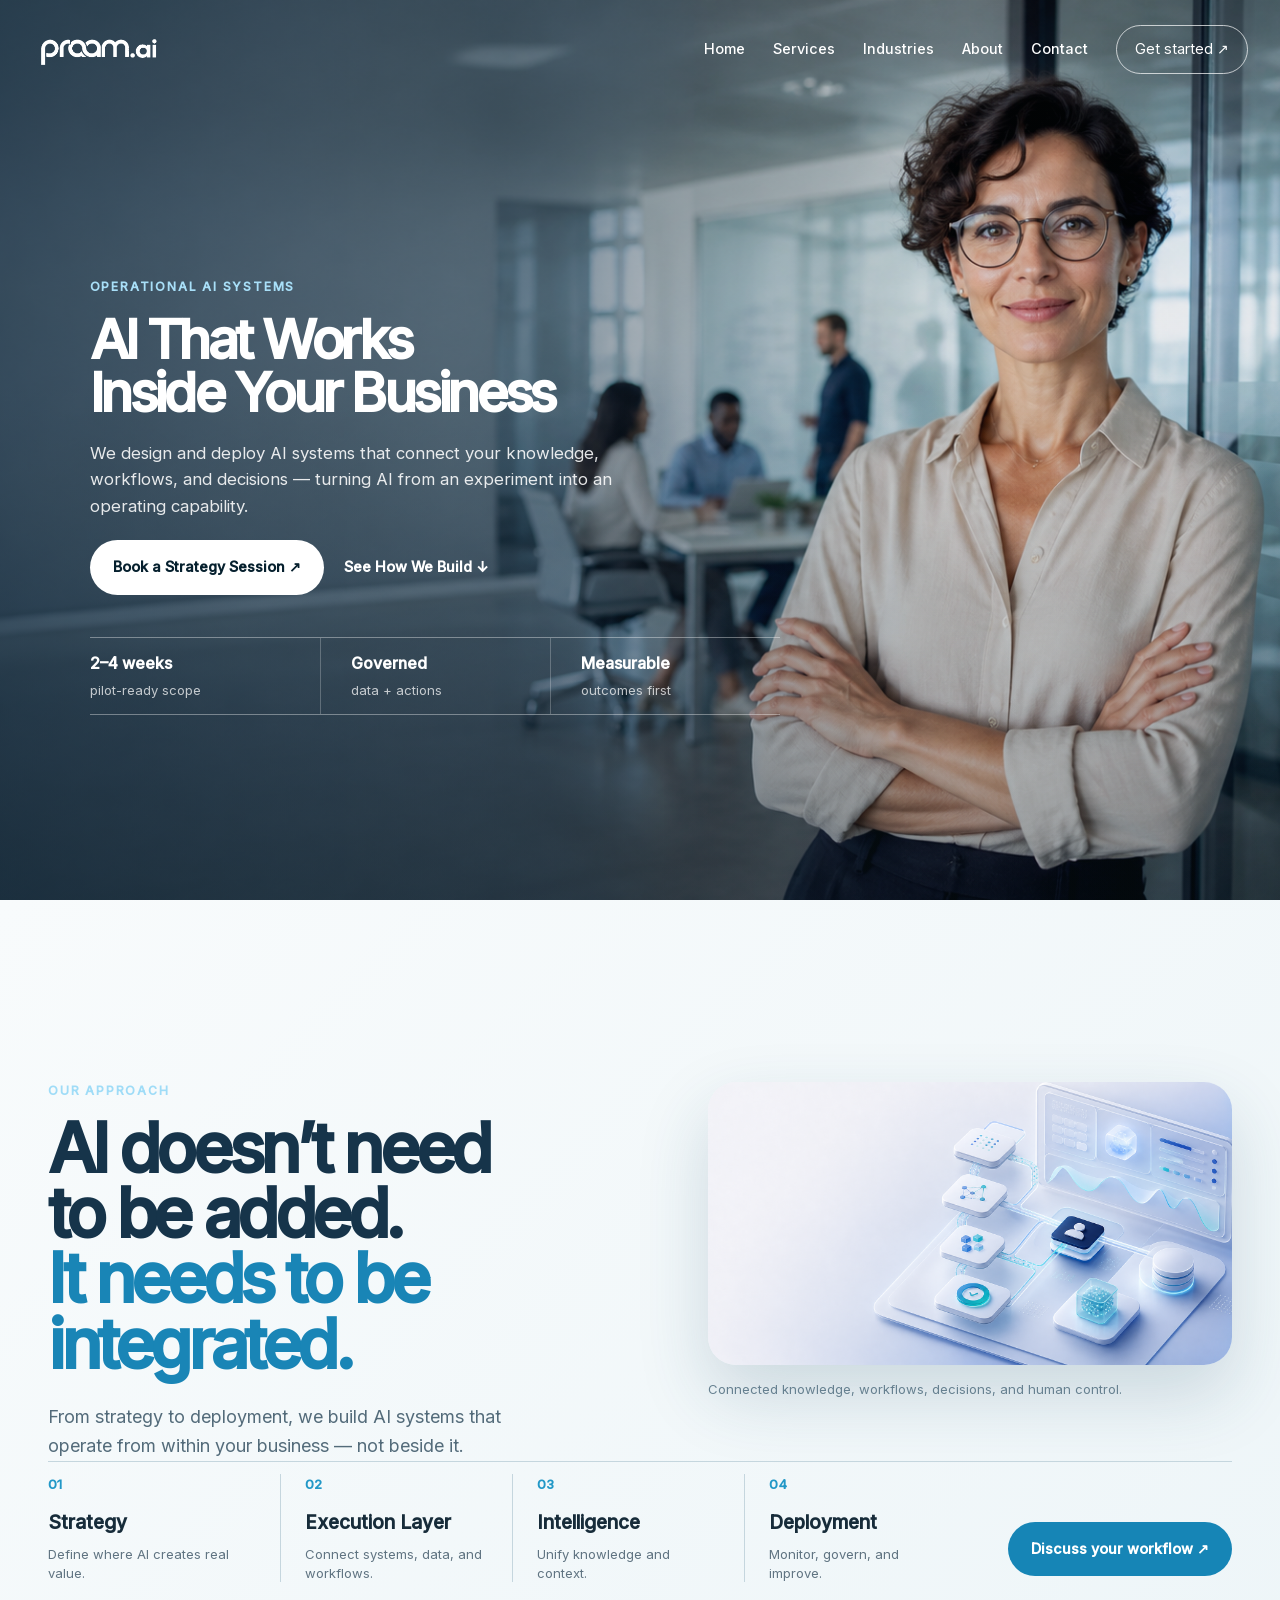
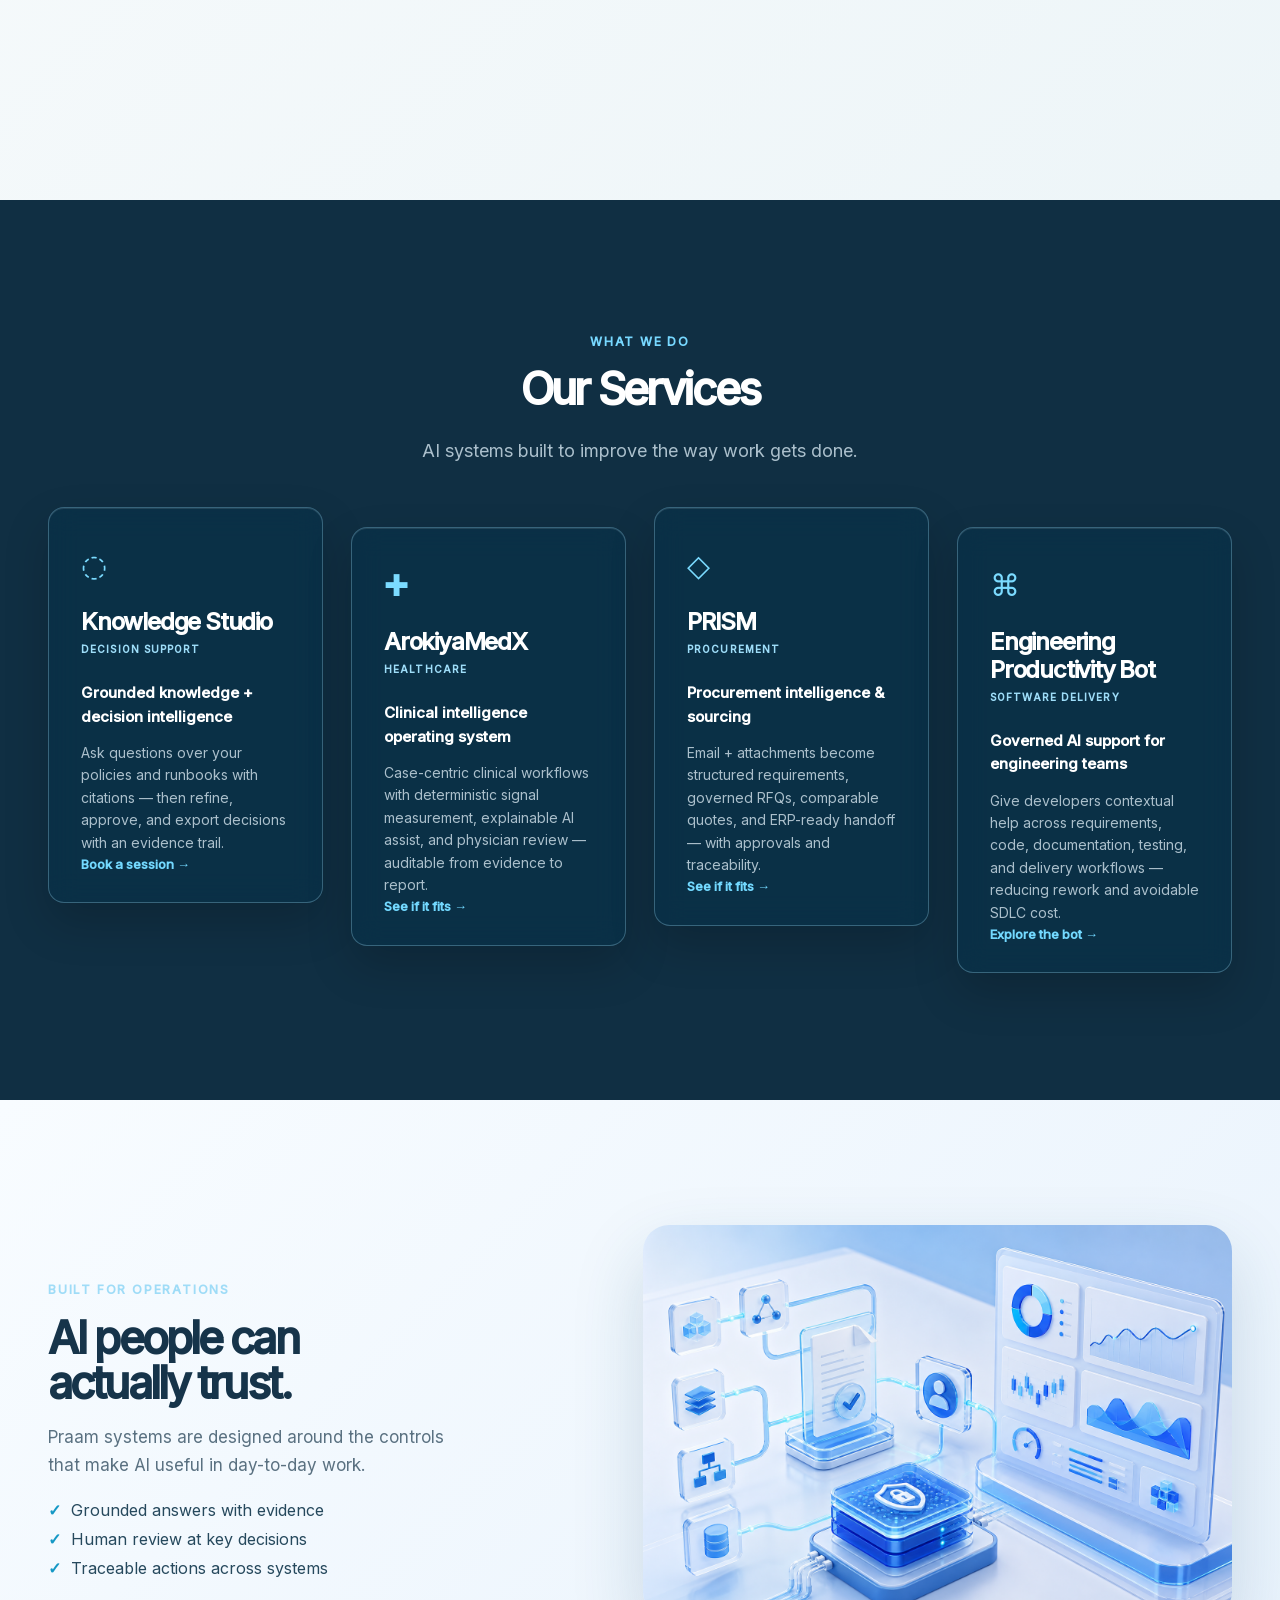
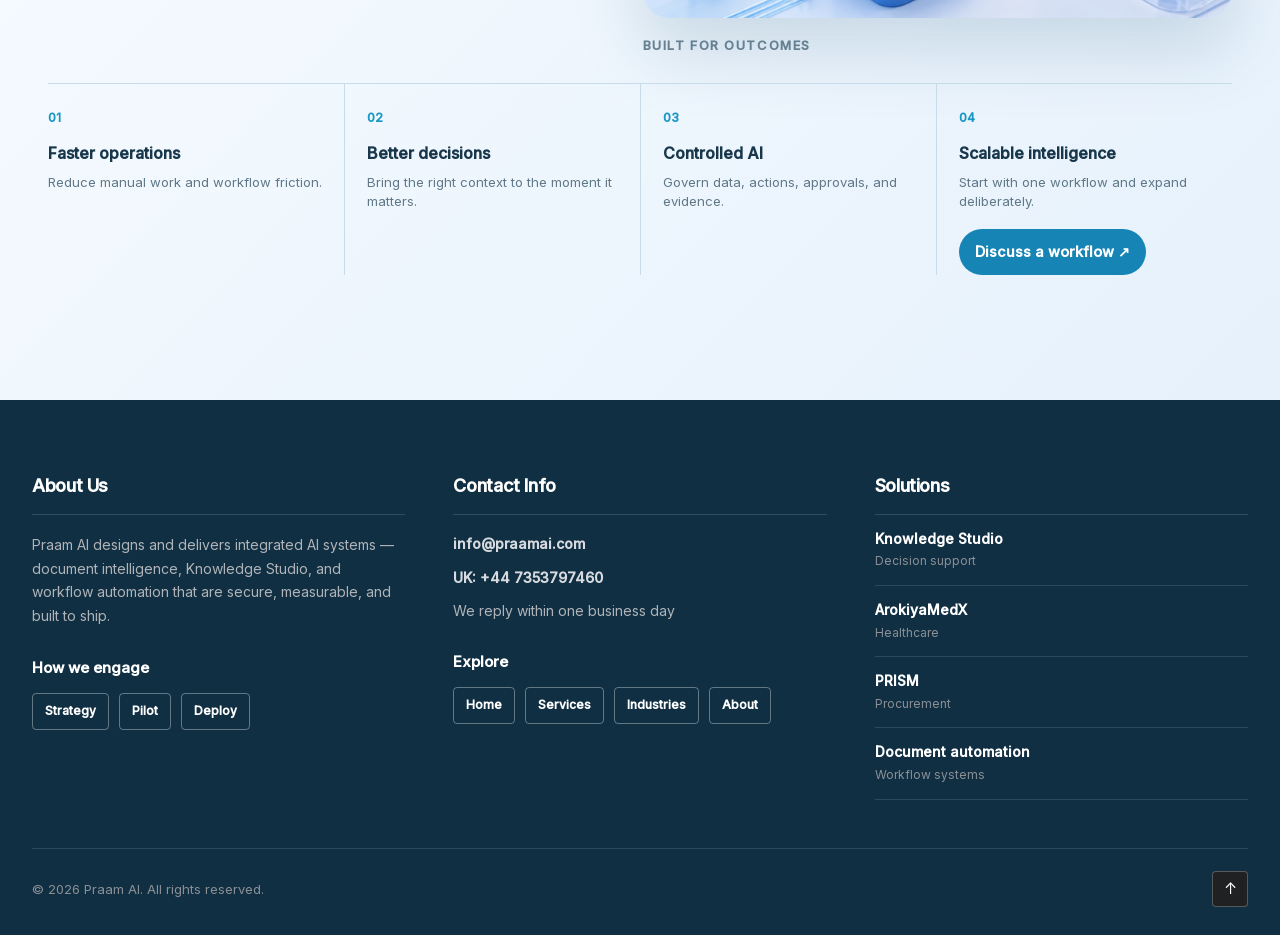
==== commit 0159eaac: "Remove legacy v2 assets and unused CSS from the v3 site. Drop dead stylesheets, scripts, and images " ====
--- a/index.html
+++ b/index.html
@@ -1,4 +1,4 @@
-<!doctype html><html lang="en"><head><meta charset="utf-8"><meta name="viewport" content="width=device-width,initial-scale=1"><title>Praam AI | AI That Works Inside Your Business</title><meta name="description" content="Praam AI designs and delivers integrated AI systems."><link rel="stylesheet" href="css/fonts.css"><link rel="stylesheet" href="v3/home.css"><link rel="stylesheet" href="v3/overrides.css"><link rel="stylesheet" href="v3/hero-dark.css"><link rel="stylesheet" href="v3/case-section.css"><link rel="stylesheet" href="v3/solutions-four.css"><link rel="stylesheet" href="v3/foundations.css"><link rel="stylesheet" href="v3/services-cards.css"><link rel="stylesheet" href="v3/foundations-one-view.css"><link rel="stylesheet" href="v3/approach-showcase.css"><link rel="stylesheet" href="v3/ice-theme.css"><link rel="stylesheet" href="v3/desktop-sections.css"><link rel="stylesheet" href="v3/hero-system.css"><link rel="stylesheet" href="v3/services-dark.css"></head><body>
+<!doctype html><html lang="en"><head><meta charset="utf-8"><meta name="viewport" content="width=device-width,initial-scale=1"><title>Praam AI | AI That Works Inside Your Business</title><meta name="description" content="Praam AI designs and delivers integrated AI systems."><link rel="stylesheet" href="css/fonts.css"><link rel="stylesheet" href="v3/home.css"><link rel="stylesheet" href="v3/overrides.css"><link rel="stylesheet" href="v3/hero-dark.css"><link rel="stylesheet" href="v3/solutions-four.css"><link rel="stylesheet" href="v3/services-cards.css"><link rel="stylesheet" href="v3/approach-showcase.css"><link rel="stylesheet" href="v3/ice-theme.css"><link rel="stylesheet" href="v3/desktop-sections.css"><link rel="stylesheet" href="v3/hero-system.css"><link rel="stylesheet" href="v3/services-dark.css"><link rel="stylesheet" href="v3/unified-theme.css"></head><body>
 <div id="top" aria-hidden="true"></div>
 <header><a class="logo" href="index.html#home"><img src="assets/logo-praam.png" alt="Praam AI"></a><nav><a href="index.html#home" aria-current="page">Home</a><a href="services.html">Services</a><a href="industries.html">Industries</a><a href="about.html">About</a><a href="contact.html">Contact</a></nav><a class="nav-cta" href="contact.html">Get started ↗</a></header>
 <main><section class="hero" id="home"><div class="hero-bg"></div><div class="wrap hero-copy"><p class="eyebrow">Operational AI systems</p><h1>AI That Works<br><em>Inside</em> Your Business</h1><p>We design and deploy AI systems that connect your knowledge, workflows, and decisions — turning AI from an experiment into an operating capability.</p><div class="actions"><a class="button white" href="contact.html">Book a Strategy Session ↗</a><a href="#approach">See How We Build ↓</a></div><div class="proof"><div><b>2–4 weeks</b><span>pilot-ready scope</span></div><div><b>Governed</b><span>data + actions</span></div><div><b>Measurable</b><span>outcomes first</span></div></div></div></section>
--- a/v3/overrides.css
+++ b/v3/overrides.css
@@ -1,51 +1,3 @@
-.hero {
-  min-height: 760px;
-  color: #162434;
-  background: #eff5f7;
-}
-
-.hero-bg {
-  background:
-    linear-gradient(90deg, rgba(239, 245, 247, .96) 0%, rgba(239, 245, 247, .74) 42%, rgba(239, 245, 247, .08) 70%),
-    url('../assets/praam-hero-no-jacket.png') center / cover no-repeat;
-  filter: none;
-}
-
-.hero-copy {
-  position: relative;
-  padding: 170px 38px 36px;
-  margin-left: max(0px, calc((100vw - 1240px) / -2));
-  max-width: 720px;
-  border: 1px solid rgba(255, 255, 255, .66);
-  border-radius: 0 30px 30px 0;
-  background: rgba(255, 255, 255, .46);
-  box-shadow: 18px 22px 60px rgba(50, 75, 89, .12), inset 0 1px 0 rgba(255, 255, 255, .78);
-  backdrop-filter: blur(20px) saturate(125%);
-  -webkit-backdrop-filter: blur(20px) saturate(125%);
-}
-
-.hero .eyebrow { color: #187da6; }
-.hero h1 { color: #13293b; }
-.hero h1 em { color: #197da5; }
-.hero-copy > p:not(.eyebrow) { color: #4a6170; }
-.actions { color: #1e5f7b; }
-.hero .white { color: #fff; background: #197da5; box-shadow: 0 12px 24px rgba(25, 125, 165, .2); }
-.proof { border-color: rgba(23, 73, 96, .2); }
-.proof div { border-color: rgba(23, 73, 96, .16); }
-.proof b { color: #193246; }
-.proof span { color: #627783; }
-
-@media (max-width: 800px) {
-  .hero { min-height: 700px; }
-  .hero-bg { background-position: 78% center; background-size: auto 83%; }
-  .hero-copy { margin-left: 0; padding: 145px 22px 28px; max-width: 88%; border-radius: 0 24px 24px 0; }
-}
-
-@media (max-width: 480px) {
-  .hero-bg { background-position: 90% bottom; background-size: auto 64%; }
-  .hero-copy { max-width: 100%; background: rgba(255, 255, 255, .72); }
-}
-
 /* Shared chrome: Stratus-style fixed header — transparent on dark, white on light */
 header {
   position: fixed;
@@ -137,48 +89,21 @@
   box-shadow: 0 8px 24px rgba(0, 0, 0, .06);
 }
 
-/* Subpage hero */
-.page-hero {
-  min-height: 420px;
-  display: flex;
-  align-items: end;
-  position: relative;
-  color: #fff;
-  overflow: hidden;
-  isolation: isolate;
-  background: #06111f;
-}
-
-.page-hero-bg {
-  position: absolute;
-  inset: 0;
-  z-index: -1;
-  background:
-    linear-gradient(90deg, rgba(5, 13, 24, .95) 0%, rgba(5, 13, 24, .78) 50%, rgba(5, 13, 24, .45) 100%),
-    linear-gradient(0deg, rgba(5, 13, 24, .55), transparent 55%),
-    url('../assets/praam-hero-team.jpg') center / cover;
-}
-
-.page-hero .wrap {
-  padding: 100px 0 48px;
-}
-
-.page-hero h1 {
-  font-size: clamp(40px, 5.5vw, 72px);
-  margin: 0 0 18px;
-}
-
-.page-hero h1 em {
-  font-style: normal;
-  color: #b9e7fa;
-}
-
-.page-hero > .wrap > p:not(.eyebrow) {
-  max-width: 640px;
-  font-size: 18px;
-  line-height: 1.65;
-  color: #e6eef5;
-  margin: 0;
+/* The image-led home hero always uses white navigation before the sticky bar appears. */
+body:has(.hero) header:not(.is-solid) .logo img {
+  content: normal;
+  filter: brightness(0) invert(1);
+}
+
+body:has(.hero) header:not(.is-solid) nav a,
+body:has(.hero) header:not(.is-solid) nav a:hover,
+body:has(.hero) header:not(.is-solid) nav a[aria-current="page"],
+body:has(.hero) header:not(.is-solid) .nav-cta {
+  color: #fff;
+}
+
+body:has(.hero) header:not(.is-solid) .nav-cta {
+  border-color: rgba(255, 255, 255, .7);
 }
 
 /* Offering / industry grids */
@@ -329,94 +254,6 @@
   line-height: 1.55;
 }
 
-/* Contact form (v3 chrome) */
-.contact-layout {
-  display: grid;
-  grid-template-columns: 0.9fr 1.1fr;
-  gap: 48px;
-  align-items: start;
-}
-
-.contact-info {
-  display: grid;
-  gap: 22px;
-  padding-top: 12px;
-}
-
-.contact-info a,
-.contact-info .contact-static {
-  display: flex;
-  gap: 12px;
-  align-items: flex-start;
-  color: #20262d;
-  font-weight: 650;
-  font-size: 16px;
-}
-
-.contact-info .contact-static strong {
-  display: block;
-  margin-bottom: 6px;
-}
-
-.contact-info .contact-static p {
-  margin: 0;
-  color: #5e6972;
-  font-weight: 500;
-  line-height: 1.55;
-}
-
-.contact-card {
-  background: #fff;
-  border: 1px solid #d6dfe3;
-  border-radius: 12px;
-  padding: 28px;
-  box-shadow: 0 16px 40px rgba(6, 17, 31, .08);
-}
-
-.contact-card h2 {
-  font-size: 28px;
-  margin: 0 0 18px;
-}
-
-.mono-form {
-  display: grid;
-  gap: 12px;
-}
-
-.mono-form input,
-.mono-form textarea {
-  width: 100%;
-  box-sizing: border-box;
-  border: 1px solid #d7d7d7;
-  border-radius: 8px;
-  background: #fff;
-  color: #222;
-  padding: 14px 16px;
-  font: inherit;
-  outline: none;
-}
-
-.mono-form textarea {
-  min-height: 120px;
-  resize: vertical;
-}
-
-.mono-form button {
-  margin-top: 4px;
-  border: 0;
-  border-radius: 8px;
-  background: #142331;
-  color: #fff;
-  font: inherit;
-  font-weight: 800;
-  padding: 14px 16px;
-  cursor: pointer;
-}
-
-.mono-form button:hover {
-  background: #0b1722;
-}
-
 .sr-only {
   position: absolute;
   width: 1px;
@@ -587,8 +424,7 @@
     padding-left: 0;
   }
 
-  .diff-grid,
-  .contact-layout {
+  .diff-grid {
     grid-template-columns: 1fr;
   }
 }
--- a/v3/hero-dark.css
+++ b/v3/hero-dark.css
@@ -26,9 +26,9 @@
 }
 
 .hero .eyebrow { color: #a8dff8; }
-.hero h1 { color: #fff; font-size: clamp(3.3rem, 5.15vw, 5.4rem); }
+.hero h1 { color: #fff; font-size: clamp(2.9rem, 4.25vw, 4.65rem); }
 .hero h1 em { color: #fff; }
-.hero-copy > p:not(.eyebrow) { color: rgba(255, 255, 255, .88); }
+.hero-copy > p:not(.eyebrow) { color: rgba(255, 255, 255, .88); font-size: 17px; }
 .actions { color: #fff; }
 .hero .white { color: #06202e; background: #fff; box-shadow: none; }
 .proof { border-color: rgba(255, 255, 255, .37); }
--- a/v3/ice-theme.css
+++ b/v3/ice-theme.css
@@ -11,15 +11,6 @@
 }
 
 body { background: var(--ice-0); color: var(--ice-text); }
-body:has(.page-hero) header, body.contact-mono header { color: var(--ice-text); }
-body:has(.page-hero) .logo img, body.contact-mono .logo img { content: url('../assets/logo-praam-light.png'); filter: none; }
-body:has(.page-hero) .nav-cta, body.contact-mono .nav-cta { border-color: #7e98aa; }
-
-.page-hero { min-height: 590px; display: flex; align-items: center; padding: 150px 0 80px; color: var(--ice-text); background: radial-gradient(circle at 78% 28%, rgba(107, 197, 244, .28), transparent 24%), linear-gradient(125deg, #fafdff 0%, #e7f2fc 52%, #d5e6f8 100%); }
-.page-hero-bg { display: none; }
-.page-hero h1 { font-size: clamp(3.5rem, 6vw, 6.8rem); }
-.page-hero h1 em { color: var(--ice-600); }
-.page-hero p:not(.eyebrow) { max-width: 630px; color: var(--ice-muted); font-size: 18px; line-height: 1.65; }
 
 .services, .fit { background: var(--ice-50); }
 .offer-grid, .industry-grid, .principle-grid { display: grid; grid-template-columns: repeat(4, minmax(0, 1fr)); gap: 18px; margin-top: 50px; }
@@ -37,4 +28,4 @@
 footer { background: #10293e; }
 
 @media (max-width: 900px) { .offer-grid, .industry-grid, .principle-grid { grid-template-columns: repeat(2, 1fr); } .value-strip { grid-template-columns: repeat(2, 1fr); } }
-@media (max-width: 560px) { .offer-grid, .industry-grid, .principle-grid, .value-strip { grid-template-columns: 1fr; } .page-hero { min-height: 500px; } }
+@media (max-width: 560px) { .offer-grid, .industry-grid, .principle-grid, .value-strip { grid-template-columns: 1fr; } }
--- a/v3/unified-theme.css
+++ b/v3/unified-theme.css
@@ -0,0 +1,128 @@
+/* Praam's single visual system: navy, ice, white, and one sky-blue accent. */
+:root {
+  --praam-navy: #102f43;
+  --praam-navy-deep: #0b2435;
+  --praam-ice: #f1f7fb;
+  --praam-white: #ffffff;
+  --praam-text: #16344a;
+  --praam-muted: #5d7789;
+  --praam-sky: #9fdcf7;
+  --praam-line: #bdd4e2;
+}
+
+body, button, input, textarea { font-family: Inter, Arial, sans-serif; }
+body { color: var(--praam-text); background: var(--praam-ice); }
+
+.eyebrow, .steps b, .cards span { color: var(--praam-sky); }
+
+/* Dark areas use one navy surface instead of black, teal, or mixed gradients. */
+.page-intro,
+body:has(.problem) .approach,
+.final,
+footer,
+.contact-mono .mono-support { background: var(--praam-navy) !important; }
+
+.page-intro,
+body:has(.problem) .approach,
+.final { color: var(--praam-white); }
+.page-intro h1,
+.page-intro h1 em,
+body:has(.problem) .approach h2,
+body:has(.problem) .approach h2 em,
+.final h2,
+.final h2 em { color: var(--praam-white); }
+
+/* The home service band stays in the same family as the photo-led hero. */
+body:has(.hero) .services { background: var(--praam-navy) !important; }
+body:has(.hero) .services .service-card,
+body:has(.hero) .services .cards article { background-color: rgba(255, 255, 255, .06); border-color: rgba(159, 220, 247, .3); }
+
+.services,
+.problem,
+.fit,
+body:has(#approach) .approach,
+.contact-mono,
+.contact-mono .mono-hero { background: var(--praam-ice); }
+
+.services .card,
+.services .cards article,
+.contact-mono .mono-card { border-color: var(--praam-line); }
+
+.button.green,
+.contact-mono .mono-form button { background: #1d6d93; color: var(--praam-white); }
+.contact-mono .mono-form button:hover { background: var(--praam-navy); }
+.contact-mono .mono-support-btn { border-color: rgba(255, 255, 255, .68); }
+
+/* Contact receives the same full-height, image-led opening as the other pages. */
+body.contact-mono .mono-hero {
+  min-height: 100svh;
+  display: flex;
+  align-items: center;
+  padding: 126px 0 58px;
+  position: relative;
+  isolation: isolate;
+  background: linear-gradient(90deg, rgba(8, 27, 42, .72) 0%, rgba(8, 27, 42, .42) 46%, rgba(8, 27, 42, .16) 100%), url('../assets/contact-hero-photo.png') center / cover no-repeat !important;
+}
+
+body.contact-mono .mono-hero::before { content: ""; position: absolute; inset: 0; z-index: -1; background: linear-gradient(0deg, rgba(8, 27, 42, .2), transparent 55%); }
+body.contact-mono .mono-info, body.contact-mono .mono-info-row, body.contact-mono .mono-info-row strong { color: var(--praam-white); }
+body.contact-mono .mono-info-row p { color: rgba(255, 255, 255, .78); }
+body.contact-mono .mono-icon { color: var(--praam-sky); }
+body.contact-mono .mono-info h1 { color: var(--praam-white); font-size: clamp(2.8rem, 4.2vw, 4.5rem); max-width: 9ch; }
+body.contact-mono .mono-intro { margin: -1rem 0 .5rem; max-width: 36ch; color: rgba(255, 255, 255, .84); font-size: 1.05rem; line-height: 1.6; }
+
+body.contact-mono header:not(.is-solid) { background: transparent; border-color: transparent; box-shadow: none; }
+body.contact-mono header:not(.is-solid) .logo img { content: normal; filter: brightness(0) invert(1); }
+body.contact-mono header:not(.is-solid) nav a,
+body.contact-mono header:not(.is-solid) nav a:hover,
+body.contact-mono header:not(.is-solid) nav a[aria-current="page"] { color: var(--praam-white); }
+
+/* Shared type scale: hero, section, card, then supporting copy. */
+html { font-size: 16px; }
+body { font-size: 1rem; line-height: 1.55; }
+nav, .nav-cta, .button, .actions { font-size: .9rem; }
+.eyebrow { font-size: .75rem; letter-spacing: .15em; }
+
+.hero h1,
+.page-intro h1,
+body.contact-mono .mono-info h1 {
+  font-size: clamp(2.9rem, 4.25vw, 4.65rem);
+  line-height: .98;
+}
+
+main > section:not(.hero):not(.page-intro) > .wrap > h2,
+main > section .heading h2,
+.operations-outcomes h2,
+.final h2 {
+  font-size: clamp(2.35rem, 3.45vw, 3.8rem) !important;
+  line-height: 1.02;
+}
+
+.lead { font-size: clamp(1.1rem, 1.45vw, 1.3rem); line-height: 1.5; }
+.sub,
+.heading > p,
+.page-intro__copy > p:not(.eyebrow),
+.hero-copy > p:not(.eyebrow) { font-size: 1.05rem; line-height: 1.6; }
+
+.cards h3,
+.offer-grid h3,
+.industry-grid h3,
+.principle-grid h3,
+.steps h3 { font-size: clamp(1.25rem, 1.55vw, 1.45rem); line-height: 1.15; }
+.cards p,
+.offer-grid p,
+.industry-grid p,
+.principle-grid p,
+.steps p,
+.offer-grid li,
+.industry-grid li { font-size: .94rem; line-height: 1.55; }
+.proof b, .fit-grid b, .operations-outcomes__results h3 { font-size: 1rem; }
+.proof span, .fit-grid p, .operations-outcomes__results p { font-size: .82rem; }
+
+@media (max-width: 800px) {
+  .hero h1, .page-intro h1, body.contact-mono .mono-info h1 { font-size: clamp(2.65rem, 12vw, 3.6rem); }
+  main > section:not(.hero):not(.page-intro) > .wrap > h2,
+  main > section .heading h2,
+  .operations-outcomes h2,
+  .final h2 { font-size: clamp(2.15rem, 9.5vw, 3rem) !important; }
+}
